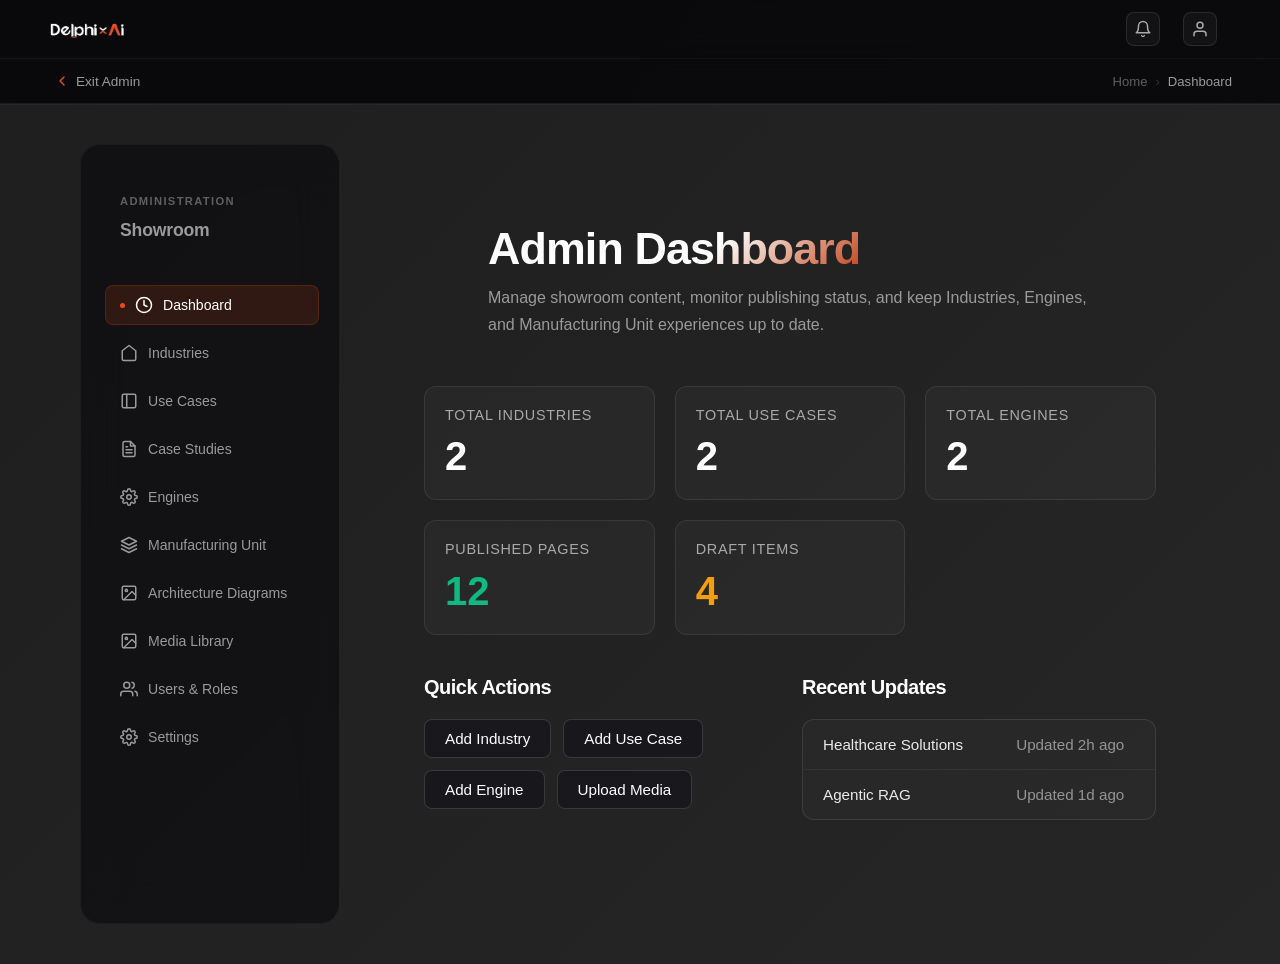
==== admin/index.html @ d6ce24d1 "feat: Add Admin Flow Single Page Application" ====
<!DOCTYPE html>
<html lang="en">
<head>
    <meta charset="UTF-8">
    <meta name="viewport" content="width=device-width, initial-scale=1.0">
    <title>Admin Dashboard — DelphiAI Showroom</title>
    <!-- General Sans Font -->
    <link href="https://api.fontshare.com/v2/css?f[]=general-sans@200,300,400,500,600,700&display=swap" rel="stylesheet">
    
    <!-- Main shared styles from user flow -->
    <link rel="stylesheet" href="../tokens.css">
    <link rel="stylesheet" href="../css/style.css">
    <!-- Admin-specific overrides -->
    <link rel="stylesheet" href="css/admin.css">
</head>
<body>

    <!-- Unified Header from User Flow -->
    <header class="universal-header">
        <div class="header-brand-bar">
            <div class="logo">
                <img src="../assets/Delphi x AI.png" alt="Delphi x AI" style="max-height: 24px;">
            </div>
            <div class="header-actions">
                <button class="icon-btn" title="Notifications">
                    <svg width="18" height="18" viewBox="0 0 24 24" fill="none" stroke="currentColor" stroke-width="2" stroke-linecap="round" stroke-linejoin="round"><path d="M6 8a6 6 0 0 1 12 0c0 7 3 9 3 9H3s3-2 3-9"/><path d="M10.3 21a1.94 1.94 0 0 0 3.4 0"/></svg>
                </button>
                <div class="user-profile-container">
                    <button class="icon-btn user-profile-btn" title="User Menu">
                        <svg width="18" height="18" viewBox="0 0 24 24" fill="none" stroke="currentColor" stroke-width="2" stroke-linecap="round" stroke-linejoin="round"><path d="M20 21v-2a4 4 0 0 0-4-4H8a4 4 0 0 0-4 4v2"/><circle cx="12" cy="7" r="4"/></svg>
                    </button>
                </div>
            </div>
        </div>
        <div class="header-subnav">
            <button class="back-nav-btn" onclick="window.location.href='../index.html'">
                <svg width="16" height="16" viewBox="0 0 24 24" fill="none" stroke="currentColor" stroke-width="2" stroke-linecap="round" stroke-linejoin="round"><path d="m15 18-6-6 6-6"/></svg>
                <span>Exit Admin</span>
            </button>
            <nav class="breadcrumbs" id="header-breadcrumb">
                <!-- Breadcrumbs injected here by JS -->
            </nav>
        </div>
    </header>

    <div class="practices-layout" style="margin-top: 0; min-height: calc(100vh - 120px);">
        <!-- Sidebar using the practices-sidebar styling -->
        <aside class="practices-sidebar" style="height: auto; border-right: 1px solid rgba(255,255,255,0.1);">
            <h3 class="sidebar-title" style="margin-top: 20px;">ADMINISTRATION<br><span>Showroom</span></h3>
            <ul class="sidebar-nav" id="sidebar-nav">
                <!-- Links will be injected by admin.js -->
            </ul>
        </aside>

        <!-- Main Content Area -->
        <div class="practices-main-content" id="admin-content" style="padding-top: 20px;">
            <!-- Views rendered here by admin.js -->
        </div>
    </div>

    <!-- Global Modals Container -->
    <div id="modal-container"></div>

    <!-- Admin Application Logic -->
    <script src="js/admin.js"></script>
</body>
</html>
---- tokens.css ----
/* =========================================================
   DelphiAI Showroom — Design Tokens
   Source of truth for light premium glass UI styling
   Brand: Orange #E94C17, White #FFFFFF, Dark Gray #232323
   ========================================================= */

:root {
  /* -----------------------------
     Brand Colors
  ----------------------------- */
  --color-brand-orange: #E94C17;
  --color-brand-orange-rgb: 233, 76, 23;
  --color-brand-white: #FFFFFF;
  --color-brand-dark: #232323;

  /* -----------------------------
     Backgrounds
  ----------------------------- */
  --color-bg-page: #F7F7F8;
  --color-bg-canvas: #FFFFFF;
  --color-bg-soft: #FAFAFA;
  --color-bg-muted: #F1F2F4;
  --color-bg-dark: #232323;

  /* -----------------------------
     Text Colors
  ----------------------------- */
  --color-text-primary: #232323;
  --color-text-secondary: #6B7280;
  --color-text-muted: #9CA3AF;
  --color-text-inverse: #FFFFFF;
  --color-text-orange: #E94C17;

  /* -----------------------------
     Border Colors
  ----------------------------- */
  --color-border-light: rgba(35, 35, 35, 0.10);
  --color-border-medium: rgba(35, 35, 35, 0.16);
  --color-border-strong: rgba(35, 35, 35, 0.24);
  --color-border-orange: rgba(233, 76, 23, 0.45);

  /* -----------------------------
     Glass Surfaces
  ----------------------------- */
  --surface-glass: rgba(255, 255, 255, 0.72);
  --surface-glass-strong: rgba(255, 255, 255, 0.88);
  --surface-glass-soft: rgba(255, 255, 255, 0.56);
  --surface-card: rgba(255, 255, 255, 0.82);
  --surface-card-hover: rgba(255, 255, 255, 0.96);
  --surface-orange-soft: rgba(233, 76, 23, 0.10);
  --surface-orange-medium: rgba(233, 76, 23, 0.16);
  --surface-dark-soft: rgba(35, 35, 35, 0.06);

  /* -----------------------------
     Gradients
  ----------------------------- */
  --gradient-page: radial-gradient(circle at top right, rgba(233, 76, 23, 0.12), transparent 34%), linear-gradient(135deg, #FFFFFF 0%, #F7F7F8 48%, #FFFFFF 100%);
  --gradient-orange: linear-gradient(135deg, #E94C17 0%, #FF7A45 100%);
  --gradient-dark: linear-gradient(135deg, #232323 0%, #3A3A3A 100%);
  --gradient-card: linear-gradient(145deg, rgba(255,255,255,0.92), rgba(255,255,255,0.62));

  /* -----------------------------
     Typography
  ----------------------------- */
  --font-family-base: Inter, ui-sans-serif, system-ui, -apple-system, BlinkMacSystemFont, "Segoe UI", sans-serif;
  --font-family-display: Inter, ui-sans-serif, system-ui, -apple-system, BlinkMacSystemFont, "Segoe UI", sans-serif;

  --font-size-xs: 0.75rem;    /* 12px */
  --font-size-sm: 0.875rem;   /* 14px */
  --font-size-md: 1rem;       /* 16px */
  --font-size-lg: 1.125rem;   /* 18px */
  --font-size-xl: 1.25rem;    /* 20px */
  --font-size-2xl: 1.5rem;    /* 24px */
  --font-size-3xl: 2rem;      /* 32px */
  --font-size-4xl: 2.5rem;    /* 40px */
  --font-size-5xl: 3.25rem;   /* 52px */

  --font-weight-regular: 400;
  --font-weight-medium: 500;
  --font-weight-semibold: 600;
  --font-weight-bold: 700;
  --font-weight-extrabold: 800;

  --line-height-tight: 1.1;
  --line-height-heading: 1.2;
  --line-height-body: 1.55;

  --letter-spacing-tight: -0.04em;
  --letter-spacing-heading: -0.025em;
  --letter-spacing-normal: 0em;
  --letter-spacing-wide: 0.04em;

  /* -----------------------------
     Spacing Scale
  ----------------------------- */
  --space-0: 0;
  --space-1: 0.25rem;  /* 4px */
  --space-2: 0.5rem;   /* 8px */
  --space-3: 0.75rem;  /* 12px */
  --space-4: 1rem;     /* 16px */
  --space-5: 1.25rem;  /* 20px */
  --space-6: 1.5rem;   /* 24px */
  --space-8: 2rem;     /* 32px */
  --space-10: 2.5rem;  /* 40px */
  --space-12: 3rem;    /* 48px */
  --space-16: 4rem;    /* 64px */

  /* Semantic spacing */
  --space-page-x: var(--space-8);
  --space-page-y: var(--space-6);
  --space-section-gap: var(--space-6);
  --space-card-padding: var(--space-5);
  --space-card-gap: var(--space-4);
  --space-header-padding: var(--space-4);

  /* -----------------------------
     Border Radius
  ----------------------------- */
  --radius-xs: 6px;
  --radius-sm: 8px;
  --radius-md: 12px;
  --radius-lg: 16px;
  --radius-xl: 20px;
  --radius-2xl: 24px;
  --radius-3xl: 32px;
  --radius-full: 999px;

  --radius-button: var(--radius-md);
  --radius-card: var(--radius-xl);
  --radius-panel: var(--radius-2xl);
  --radius-tab: var(--radius-full);
  --radius-input: var(--radius-md);

  /* -----------------------------
     Shadows
  ----------------------------- */
  --shadow-xs: 0 1px 2px rgba(0, 0, 0, 0.04);
  --shadow-sm: 0 4px 12px rgba(0, 0, 0, 0.06);
  --shadow-md: 0 10px 28px rgba(0, 0, 0, 0.08);
  --shadow-lg: 0 18px 48px rgba(0, 0, 0, 0.10);
  --shadow-xl: 0 28px 70px rgba(0, 0, 0, 0.14);
  --shadow-orange: 0 14px 34px rgba(233, 76, 23, 0.26);
  --shadow-card: var(--shadow-md);
  --shadow-panel: var(--shadow-lg);

  /* -----------------------------
     Blur / Glass
  ----------------------------- */
  --blur-sm: blur(8px);
  --blur-md: blur(14px);
  --blur-lg: blur(22px);
  --glass-backdrop: blur(18px) saturate(140%);

  /* -----------------------------
     Layout Dimensions
  ----------------------------- */
  --header-height: 72px;
  --sidebar-width: 280px;
  --content-max-width: 1440px;
  --screen-radius: 28px;
  --page-min-height: 100vh;

  /* -----------------------------
     Buttons
  ----------------------------- */
  --button-height-sm: 36px;
  --button-height-md: 44px;
  --button-height-lg: 52px;
  --button-padding-x-sm: 14px;
  --button-padding-x-md: 18px;
  --button-padding-x-lg: 24px;
  --button-font-size: var(--font-size-sm);
  --button-font-weight: var(--font-weight-semibold);

  /* -----------------------------
     Tabs
  ----------------------------- */
  --tab-height: 44px;
  --tab-padding-x: 18px;
  --tab-bg: rgba(255, 255, 255, 0.68);
  --tab-bg-active: #E94C17;
  --tab-text: #6B7280;
  --tab-text-active: #FFFFFF;
  --tab-border: rgba(35, 35, 35, 0.10);

  /* -----------------------------
     Cards
  ----------------------------- */
  --card-bg: var(--surface-card);
  --card-bg-hover: var(--surface-card-hover);
  --card-border: var(--color-border-light);
  --card-radius: var(--radius-card);
  --card-padding: var(--space-card-padding);
  --card-shadow: var(--shadow-card);
  --card-icon-size: 40px;

  /* -----------------------------
     Forms / Inputs
  ----------------------------- */
  --input-height: 44px;
  --input-bg: rgba(255, 255, 255, 0.82);
  --input-border: var(--color-border-light);
  --input-border-focus: var(--color-border-orange);
  --input-radius: var(--radius-input);
  --input-padding-x: 14px;

  /* -----------------------------
     Motion
  ----------------------------- */
  --transition-fast: 140ms ease;
  --transition-base: 220ms ease;
  --transition-slow: 360ms ease;
  --hover-lift: translateY(-4px);

  /* -----------------------------
     Z Index
  ----------------------------- */
  --z-base: 1;
  --z-header: 50;
  --z-dropdown: 100;
  --z-modal: 1000;
}

/* =========================================================
   Base Helpers
   Use these utility classes across pages and components.
   ========================================================= */

.app-surface {
  min-height: var(--page-min-height);
  background: var(--gradient-page);
  color: var(--color-text-primary);
  font-family: var(--font-family-base);
}

.glass-panel {
  background: var(--surface-glass);
  border: 1px solid var(--color-border-light);
  border-radius: var(--radius-panel);
  box-shadow: var(--shadow-panel);
  backdrop-filter: var(--glass-backdrop);
  -webkit-backdrop-filter: var(--glass-backdrop);
}

.ui-card {
  background: var(--card-bg);
  border: 1px solid var(--card-border);
  border-radius: var(--card-radius);
  box-shadow: var(--card-shadow);
  padding: var(--card-padding);
  transition: transform var(--transition-base), box-shadow var(--transition-base), border-color var(--transition-base), background var(--transition-base);
}

.ui-card:hover {
  background: var(--card-bg-hover);
  border-color: var(--color-border-orange);
  box-shadow: var(--shadow-lg);
  transform: var(--hover-lift);
}

.btn-primary {
  min-height: var(--button-height-md);
  padding: 0 var(--button-padding-x-md);
  border: 1px solid transparent;
  border-radius: var(--radius-button);
  background: var(--gradient-orange);
  color: var(--color-text-inverse);
  font-size: var(--button-font-size);
  font-weight: var(--button-font-weight);
  box-shadow: var(--shadow-orange);
  transition: transform var(--transition-base), box-shadow var(--transition-base), opacity var(--transition-base);
}

.btn-primary:hover {
  transform: translateY(-2px);
  box-shadow: 0 18px 44px rgba(233, 76, 23, 0.34);
}

.btn-secondary {
  min-height: var(--button-height-md);
  padding: 0 var(--button-padding-x-md);
  border: 1px solid transparent;
  border-radius: var(--radius-button);
  background: var(--gradient-dark);
  color: var(--color-text-inverse);
  font-size: var(--button-font-size);
  font-weight: var(--button-font-weight);
  box-shadow: var(--shadow-sm);
  transition: transform var(--transition-base), box-shadow var(--transition-base);
}

.btn-secondary:hover {
  transform: translateY(-2px);
  box-shadow: var(--shadow-md);
}

.btn-ghost {
  min-height: var(--button-height-md);
  padding: 0 var(--button-padding-x-md);
  border: 1px solid var(--color-border-light);
  border-radius: var(--radius-button);
  background: var(--surface-glass-soft);
  color: var(--color-text-primary);
  font-size: var(--button-font-size);
  font-weight: var(--button-font-weight);
  backdrop-filter: var(--glass-backdrop);
  -webkit-backdrop-filter: var(--glass-backdrop);
  transition: background var(--transition-base), border-color var(--transition-base), transform var(--transition-base);
}

.btn-ghost:hover {
  background: var(--surface-glass-strong);
  border-color: var(--color-border-orange);
  transform: translateY(-2px);
}

.tab-list {
  display: inline-flex;
  align-items: center;
  gap: var(--space-2);
  padding: var(--space-1);
  background: var(--tab-bg);
  border: 1px solid var(--tab-border);
  border-radius: var(--radius-full);
  backdrop-filter: var(--glass-backdrop);
  -webkit-backdrop-filter: var(--glass-backdrop);
}

.tab-item {
  height: var(--tab-height);
  padding: 0 var(--tab-padding-x);
  border: 0;
  border-radius: var(--radius-tab);
  background: transparent;
  color: var(--tab-text);
  font-size: var(--font-size-sm);
  font-weight: var(--font-weight-semibold);
  transition: background var(--transition-base), color var(--transition-base), box-shadow var(--transition-base);
}

.tab-item[data-active="true"],
.tab-item.active {
  background: var(--tab-bg-active);
  color: var(--tab-text-active);
  box-shadow: var(--shadow-orange);
}

.input-field {
  height: var(--input-height);
  padding: 0 var(--input-padding-x);
  border: 1px solid var(--input-border);
  border-radius: var(--input-radius);
  background: var(--input-bg);
  color: var(--color-text-primary);
  font-size: var(--font-size-sm);
  outline: none;
  transition: border-color var(--transition-base), box-shadow var(--transition-base), background var(--transition-base);
}

.input-field:focus {
  border-color: var(--input-border-focus);
  box-shadow: 0 0 0 4px rgba(233, 76, 23, 0.12);
  background: var(--color-brand-white);
}

.kicker {
  color: var(--color-brand-orange);
  font-size: var(--font-size-xs);
  font-weight: var(--font-weight-bold);
  letter-spacing: var(--letter-spacing-wide);
  text-transform: uppercase;
}

.page-title {
  color: var(--color-text-primary);
  font-size: clamp(var(--font-size-3xl), 4vw, var(--font-size-5xl));
  font-weight: var(--font-weight-extrabold);
  line-height: var(--line-height-tight);
  letter-spacing: var(--letter-spacing-tight);
}

.page-subtitle {
  color: var(--color-text-secondary);
  font-size: var(--font-size-lg);
  line-height: var(--line-height-body);
  max-width: 760px;
}

.section-title {
  color: var(--color-text-primary);
  font-size: var(--font-size-2xl);
  font-weight: var(--font-weight-bold);
  line-height: var(--line-height-heading);
  letter-spacing: var(--letter-spacing-heading);
}

.card-title {
  color: var(--color-text-primary);
  font-size: var(--font-size-md);
  font-weight: var(--font-weight-bold);
  line-height: var(--line-height-heading);
}

.card-description {
  color: var(--color-text-secondary);
  font-size: var(--font-size-sm);
  line-height: var(--line-height-body);
}

.badge-orange {
  display: inline-flex;
  align-items: center;
  gap: var(--space-2);
  padding: 6px 10px;
  border-radius: var(--radius-full);
  background: var(--surface-orange-soft);
  color: var(--color-brand-orange);
  font-size: var(--font-size-xs);
  font-weight: var(--font-weight-bold);
  border: 1px solid rgba(233, 76, 23, 0.18);
}
---- css/style.css ----
/* Reset & Global Styles */
* {
    margin: 0;
    padding: 0;
    box-sizing: border-box;
}

.hidden {
    display: none !important;
}

body {
    font-family: 'General Sans', sans-serif;
    background: linear-gradient(135deg, #1e1e1e, #2e2e2e, #1a1a1a);
    background-size: 400% 400%;
    animation: bgAnimation 15s ease infinite;
    color: #ffffff;
    overflow-x: hidden;
    /* Prevent scroll-bar pop-in during loading */
    overflow-y: hidden;
}

/* Loading Screen */
#loading-screen {
    position: fixed;
    top: 0;
    left: 0;
    width: 100vw;
    height: 100vh;
    background-color: #050505;
    z-index: 9999;
    display: flex;
    justify-content: center;
    align-items: center;
    transition: opacity 1s ease-in-out;
}

.loader-content {
    text-align: left;
    width: 300px;
}

.loader-logo {
    height: 60px;
    margin-bottom: 20px;
    object-fit: contain;
    display: block;
    margin-left: auto;
    margin-right: auto;
}

.progress-bar-container {
    width: 100%;
    height: 4px;
    background: rgba(255, 255, 255, 0.1);
    border-radius: 4px;
    overflow: hidden;
    margin-bottom: 15px;
}

#progress-bar {
    height: 100%;
    width: 0%;
    background: linear-gradient(90deg, #e94c17, #af002d);
    transition: width 0.3s ease;
}

#loading-text {
    font-size: 0.9rem;
    color: #888;
    letter-spacing: 1px;
}

/* Main Container & Canvas */
#main-container {
    position: relative;
    width: 100%;
}

.canvas-container {
    position: fixed;
    /* Sticky effect */
    top: 50%;
    left: 50%;
    transform: translate(-50%, -50%);
    width: 100vw;
    height: 56.25vw;
    /* 16:9 Aspect Ratio */
    min-height: 100vh;
    min-width: 177.78vh;
    /* 16:9 Aspect Ratio */
    z-index: 1;
    display: flex;
    justify-content: center;
    align-items: center;
    background: #000;
    overflow: hidden;
}

#hero-canvas {
    width: 100%;
    height: 100%;
    object-fit: fill;
    opacity: 0;
    /* Fade in after load */
    transition: opacity 1s ease;
}

/* Scroll Spacer */
#scroll-spacer {
    /* Height will be set dynamically via JS based on total frames */
    height: 500vh;
    position: relative;
    z-index: 0;
}

/* Section 2 Interactive Layer */
#section-2-hitboxes {
    position: absolute;
    top: 0;
    left: 0;
    width: 100%;
    height: 100%;
    z-index: 10;
}

.hitbox {
    position: absolute;
    cursor: pointer;
    /* Uncomment for debugging hitboxes */
    /* background: rgba(255, 0, 0, 0.2); border: 1px solid red; */
}

/* Approximate building positions relative to 16:9 canvas */
.building-left {
    top: 30%;
    left: 0%;
    width: 32%;
    height: 60%;
}

.building-center {
    top: 5%;
    left: 35%;
    width: 30%;
    height: 85%;
}

.building-right {
    top: 20%;
    left: 68%;
    width: 32%;
    height: 70%;
}

/* Building Labels */
.building-label {
    position: absolute;
    top: 50%;
    left: 50%;
    transform: translate(-50%, -50%);
    background: rgba(0, 0, 0, 0.7);
    color: #fff;
    padding: 10px 20px;
    border-radius: 5px;
    font-size: 1.5rem;
    font-weight: 600;
    opacity: 0;
    transition: opacity 0.3s ease;
    pointer-events: none;
    white-space: nowrap;
    z-index: 15;
}

.hitbox:hover .building-label {
    opacity: 1;
}

/* Section 4 Services UI */
#section-4-services {
    position: absolute;
    top: 0;
    left: 0;
    width: 100%;
    height: 100%;
    z-index: 20;
}

.service-card {
    position: absolute;
    cursor: default;
    height: 20%;
    width: 10%;
    /* Uncomment for debugging */
    /* border: 2px solid red; background: rgba(255,0,0,0.2); */
}

/* Left Group (Industries) - 4 cols x 2 rows */
.service-card[data-index="1"] {
    left: 10%;
    top: 35%;
    cursor: pointer;
}

/* Healthcare is clickable */
.service-card[data-index="2"] {
    left: 20%;
    top: 35%;
}

.service-card[data-index="3"] {
    left: 30%;
    top: 35%;
}

.service-card[data-index="4"] {
    left: 40%;
    top: 35%;
}

.service-card[data-index="5"] {
    left: 10%;
    top: 55%;
}

.service-card[data-index="6"] {
    left: 20%;
    top: 55%;
}

.service-card[data-index="7"] {
    left: 30%;
    top: 55%;
}

.service-card[data-index="8"] {
    left: 40%;
    top: 55%;
}

/* Right Group (Industry Agnostic) - 3 cols x 2 rows */
.service-card[data-index="9"] {
    left: 55%;
    top: 35%;
}

.service-card[data-index="10"] {
    left: 65%;
    top: 35%;
}

.service-card[data-index="11"] {
    left: 75%;
    top: 35%;
}

.service-card[data-index="12"] {
    left: 55%;
    top: 55%;
}

.service-card[data-index="13"] {
    left: 65%;
    top: 55%;
}

.service-card[data-index="14"] {
    left: 75%;
    top: 55%;
}

/* Bottom Group (Engines) - 7 cols x 1 row */
.service-card[data-index="15"] {
    left: 10%;
    top: 75%;
}

.service-card[data-index="16"] {
    left: 20%;
    top: 75%;
}

.service-card[data-index="17"] {
    left: 30%;
    top: 75%;
}

.service-card[data-index="18"] {
    left: 40%;
    top: 75%;
}

.service-card[data-index="19"] {
    left: 55%;
    top: 75%;
}

.service-card[data-index="20"] {
    left: 65%;
    top: 75%;
}

.service-card[data-index="21"] {
    left: 75%;
    top: 75%;
}

/* --- Healthcare UI Sections (Premium Modern UI) --- */
#healthcare-ui-container {
    position: fixed;
    top: 0;
    left: 0;
    width: 100vw;
    height: 100vh;
    z-index: 100;
    background:
        radial-gradient(circle at 15% 30%, rgba(233, 76, 23, 0.12) 0%, transparent 40%),
        radial-gradient(circle at 85% 70%, rgba(233, 76, 23, 0.08) 0%, transparent 45%),
        #050505;
    background-size: 200% 200%;
    animation: bokehPan 20s ease-in-out infinite alternate;
    color: #ffffff;
    overflow: hidden;
}

@keyframes bokehPan {
    0% {
        background-position: 0% 0%;
    }

    50% {
        background-position: 100% 50%;
    }

    100% {
        background-position: 0% 100%;
    }
}

#screen-landing,
#screen-clinical,
#screen-deep-dive,
#screen-frameworks,
#screen-data-models,
#screen-healthcare-frameworks {
    position: absolute;
    top: 0;
    left: 0;
    width: 100%;
    height: 100%;
    overflow-y: auto;
    padding-bottom: 80px;
}

/* Header */
.hc-header.universal-header {
    display: flex;
    justify-content: space-between;
    align-items: center;
    padding: 16px 40px;
    background: rgba(10, 10, 12, 0.75);
    backdrop-filter: blur(24px);
    -webkit-backdrop-filter: blur(24px);
    border-bottom: 1px solid rgba(255, 255, 255, 0.08);
    position: sticky;
    top: 0;
    z-index: 100;
}

.header-left,
.header-right {
    display: flex;
    align-items: center;
    gap: 24px;
    flex: 1;
}

.header-right {
    justify-content: flex-end;
}

.logo {
    font-size: 1.5rem;
    font-weight: 700;
    display: flex;
    align-items: center;
}

.logo .delphi {
    color: #ffffff;
}

.logo .x {
    color: #e94c17;
    margin: 0 5px;
    font-weight: 300;
}

.logo .ai {
    color: #ffffff;
}

.nav-pills {
    display: flex;
    gap: 8px;
}

.pill-btn {
    background: rgba(255, 255, 255, 0.05);
    border: 1px solid rgba(255, 255, 255, 0.1);
    color: #fff;
    width: 36px;
    height: 36px;
    border-radius: 18px;
    display: flex;
    align-items: center;
    justify-content: center;
    cursor: pointer;
    transition: all 0.3s ease;
}

.pill-btn:hover {
    background: rgba(233, 76, 23, 0.15);
    border-color: rgba(233, 76, 23, 0.4);
    color: #e94c17;
}

.header-center {
    flex: 2;
    display: flex;
    justify-content: center;
}

.search-bar-container {
    position: relative;
    width: 400px;
    max-width: 100%;
}

.search-icon {
    position: absolute;
    left: 16px;
    top: 50%;
    transform: translateY(-50%);
    color: #888;
}

.global-search-input {
    width: 100%;
    padding: 12px 40px 12px 44px;
    background: rgba(255, 255, 255, 0.04);
    border: 1px solid rgba(255, 255, 255, 0.1);
    border-radius: 24px;
    color: #fff;
    font-family: 'Inter', sans-serif;
    font-size: 0.95rem;
    transition: all 0.3s ease;
}

.global-search-input:focus {
    background: rgba(255, 255, 255, 0.08);
    border-color: #e94c17;
    outline: none;
}

.shortcut-key {
    position: absolute;
    right: 16px;
    top: 50%;
    transform: translateY(-50%);
    background: rgba(255, 255, 255, 0.1);
    padding: 4px 8px;
    border-radius: 6px;
    font-size: 0.75rem;
    color: #bbb;
    pointer-events: none;
}

.utility-icons {
    display: flex;
    align-items: center;
    gap: 16px;
}

.icon-btn {
    background: transparent;
    border: none;
    color: #aaa;
    cursor: pointer;
    display: flex;
    align-items: center;
    justify-content: center;
    transition: color 0.3s ease;
}

.icon-btn:hover {
    color: #fff;
}

.outlined-cta {
    background: transparent;
    border: 1px solid rgba(255, 255, 255, 0.2);
    color: #fff;
    padding: 10px 24px;
    border-radius: 24px;
    font-weight: 500;
    font-size: 0.95rem;
    cursor: pointer;
    transition: all 0.3s ease;
}

.outlined-cta:hover {
    background: rgba(255, 255, 255, 0.1);
    border-color: #fff;
}

.nav-controls {
    display: flex;
    gap: 10px;
}

.nav-btn {
    background: rgba(255, 255, 255, 0.03);
    border: 1px solid rgba(255, 255, 255, 0.08);
    color: #ffffff;
    padding: 8px 16px;
    border-radius: 20px;
    cursor: pointer;
    font-weight: 500;
    display: flex;
    align-items: center;
    gap: 5px;
    transition: all 0.3s ease;
}

.nav-btn:hover {
    background: rgba(233, 76, 23, 0.1);
    border-color: rgba(233, 76, 23, 0.4);
    color: #e94c17;
}

.breadcrumbs-pill {
    display: inline-flex;
    align-items: center;
    background: rgba(255, 255, 255, 0.03);
    border: 1px solid rgba(255, 255, 255, 0.05);
    color: #a0a0a0;
    padding: 6px 20px;
    border-radius: 30px;
    font-size: 0.85rem;
    font-weight: 500;
    margin: 0 0 24px 0;
    gap: 10px;
}

.breadcrumbs-pill .bc-link {
    cursor: pointer;
    color: #a0a0a0;
    transition: color 0.3s ease;
}

.breadcrumbs-pill .bc-link:hover {
    color: #e94c17;
}

.breadcrumbs-pill .current {
    color: #e94c17;
    font-weight: 600;
}

.search-bar input {
    padding: 10px 20px;
    border-radius: 20px;
    border: 1px solid rgba(255, 255, 255, 0.1);
    background: rgba(0, 0, 0, 0.3);
    color: #ffffff;
    outline: none;
    width: 250px;
    transition: width 0.3s ease, border-color 0.3s ease;
}

.search-bar input:focus {
    width: 280px;
    border-color: #e94c17;
}

.search-bar input::placeholder {
    color: #666;
}

.back-btn {
    background: rgba(255, 94, 58, 0.1);
    border: 1px solid rgba(255, 94, 58, 0.3);
    color: #ff5e3a;
    padding: 8px 20px;
    border-radius: 20px;
    font-weight: 600;
    cursor: pointer;
    transition: all 0.3s ease;
}

.back-btn:hover {
    background: #ff5e3a;
    color: #fff;
}

.hc-hero {
    padding: 40px 80px 20px;
    text-align: left;
    display: flex;
    flex-direction: column;
    align-items: flex-start;
}

.landing-hero {
    display: grid;
    grid-template-columns: 1fr 1fr;
    gap: 40px;
    text-align: left;
    align-items: center;
    padding: 60px 80px 40px;
}

.hero-left-col {
    display: flex;
    flex-direction: column;
    align-items: flex-start;
}

.hc-hero h1 {
    font-size: 3rem;
    font-weight: 600;
    margin-bottom: 15px;
    letter-spacing: -0.5px;
    color: #ffffff;
}

.landing-hero h1 {
    font-size: 3.5rem;
    font-weight: 700;
    margin-bottom: 12px;
    line-height: 1.1;
    letter-spacing: -1px;
}

.hc-hero .badge {
    font-size: 0.9rem;
    background: rgba(233, 76, 23, 0.1);
    color: #e94c17;
    padding: 5px 10px;
    border-radius: 12px;
    vertical-align: middle;
    margin-left: 10px;
    border: 1px solid rgba(233, 76, 23, 0.3);
}

.hc-hero p {
    font-size: 1.1rem;
    color: #a0a0a0;
    max-width: 800px;
    margin: 0 0 30px 0;
    line-height: 1.5;
}

.landing-hero p {
    font-size: 1.15rem;
    max-width: 600px;
    margin: 0 0 40px 0;
    line-height: 1.6;
    text-align: left;
}

.landing-hero .hc-tabs {
    justify-content: flex-start;
    margin-bottom: 0;
}

.hero-right-col {
    display: flex;
    justify-content: flex-end;
    align-items: center;
    width: 100%;
}

.hero-3d-visual {
    width: 100%;
    max-width: 700px;
    border-radius: 24px;
    box-shadow: 0 20px 40px rgba(0, 0, 0, 0.5), 0 0 40px rgba(233, 76, 23, 0.15);
    object-fit: cover;
    aspect-ratio: 4/3;
    animation: fadeUpStagger 0.8s cubic-bezier(0.25, 1, 0.5, 1) forwards;
}

/* Tabs */
.hc-tabs {
    display: flex;
    justify-content: flex-start;
    gap: 15px;
    margin-bottom: 40px;
}

.hc-tabs .tab {
    background: transparent;
    border: 1px solid transparent;
    color: #a0a0a0;
    padding: 8px 18px;
    border-radius: 20px;
    font-weight: 500;
    cursor: pointer;
    display: flex;
    align-items: center;
    gap: 8px;
    transition: all 0.3s ease;
}

.hc-tabs .tab:hover {
    background: rgba(255, 255, 255, 0.03);
    color: #ffffff;
}

.hc-tabs .tab.active {
    background: rgba(233, 76, 23, 0.1);
    color: #e94c17;
    border: 1px solid rgba(233, 76, 23, 0.3);
    box-shadow: none;
}

/* Content Area */
.hc-content-area {
    padding: 0 80px;
}

.capabilities-section {
    background: transparent;
    border: none;
    padding: 0 0 40px;
}

.cap-header {
    display: flex;
    justify-content: space-between;
    align-items: center;
    margin-bottom: 20px;
}

.cap-header h2 {
    font-size: 1.5rem;
    font-weight: 500;
    display: flex;
    align-items: center;
    gap: 10px;
    color: #ffffff;
}

.cap-header .dot {
    width: 8px;
    height: 8px;
    background: #e94c17;
    border-radius: 50%;
    box-shadow: 0 0 10px #e94c17;
}

.view-all {
    background: none;
    border: none;
    color: #e94c17;
    font-weight: 500;
    cursor: pointer;
    font-size: 0.9rem;
}

.cap-grid {
    display: grid;
    grid-template-columns: repeat(auto-fill, minmax(280px, 1fr));
    gap: 20px;
}

@keyframes fadeUpStagger {
    0% {
        opacity: 0;
        transform: translateY(30px);
    }

    100% {
        opacity: 1;
        transform: translateY(0);
    }
}

.cap-card,
.use-case-card {
    animation: fadeUpStagger 0.6s cubic-bezier(0.25, 1, 0.5, 1) forwards;
    opacity: 0;
}

.cap-card:nth-child(1) {
    animation-delay: 0.05s;
}

.cap-card:nth-child(2) {
    animation-delay: 0.1s;
}

.cap-card:nth-child(3) {
    animation-delay: 0.15s;
}

.cap-card:nth-child(4) {
    animation-delay: 0.2s;
}

.cap-card:nth-child(5) {
    animation-delay: 0.25s;
}

.cap-card:nth-child(6) {
    animation-delay: 0.3s;
}

.cap-card:nth-child(7) {
    animation-delay: 0.35s;
}

.cap-card:nth-child(8) {
    animation-delay: 0.4s;
}



.cap-card,
.use-case-card {
    background: rgba(15, 15, 18, 0.75);
    backdrop-filter: blur(40px);
    -webkit-backdrop-filter: blur(40px);
    border: 1px solid rgba(255, 255, 255, 0.08);
    border-radius: 20px;
    padding: 0;
    box-shadow: inset 0 1px 1px rgba(255, 255, 255, 0.15);
    transition: all 0.4s cubic-bezier(0.25, 1, 0.5, 1);
    display: flex;
    flex-direction: column;
    overflow: hidden;
    position: relative;
}

.cap-card:hover,
.use-case-card:hover {
    transform: translateY(-8px) scale(1.02);
    box-shadow: inset 0 1px 1px rgba(255, 255, 255, 0.2), 0 20px 40px rgba(233, 76, 23, 0.15);
    border-color: rgba(233, 76, 23, 0.4);
}

.card-img {
    height: fit-content !important;
    width: 100%;
    background-size: cover;
    background-position: top;
    position: relative;
    overflow: hidden;
    transition: transform 0.5s ease;
    padding-top: 170px;
}

.cap-card:hover .card-img {
    transform: scale(1.05);
}

.card-img-overlay {
    position: absolute;
    top: 0;
    left: 0;
    width: 100%;
    height: 100%;
    background: linear-gradient(to bottom, transparent, rgba(15, 15, 18, 1));
}

.card-badge {
    position: absolute;
    top: 15px;
    left: 15px;
    background: rgba(0, 0, 0, 0.6);
    backdrop-filter: blur(10px);
    padding: 4px 10px;
    border-radius: 20px;
    font-size: 0.75rem;
    font-weight: 500;
    display: flex;
    align-items: center;
    gap: 6px;
    border: 1px solid rgba(255, 255, 255, 0.1);
}

.card-badge .dot {
    width: 6px;
    height: 6px;
    border-radius: 50%;
    background: #e94c17;
    box-shadow: 0 0 5px #e94c17;
}

.card-content {
    padding: 25px;
    display: flex;
    flex-direction: column;
    flex-grow: 1;
    z-index: 2;
    margin-bottom: -13px;
}

.card-content h3 {
    font-size: 1.2rem;
    font-weight: 500;
    margin-bottom: 10px;
    color: #fff;
}

.card-content p {
    font-size: 0.9rem;
    color: #a0a0a0;
    line-height: 1.5;
    margin-bottom: 20px;
    flex-grow: 1;
}

.card-footer {
    display: flex;
    justify-content: space-between;
    align-items: center;
    border-top: 1px solid rgba(255, 255, 255, 0.05);
    padding-top: 15px;
}

.category-label {
    font-size: 0.8rem;
    color: #e94c17;
    background: rgba(233, 76, 23, 0.1);
    padding: 4px 10px;
    border-radius: 12px;
}

.arrow-btn {
    width: 32px;
    height: 32px;
    border-radius: 50%;
    background: rgba(255, 255, 255, 0.05);
    display: flex;
    justify-content: center;
    align-items: center;
    transition: all 0.3s ease;
}

.cap-card:hover .arrow-btn {
    background: #e94c17;
    color: #fff;
    transform: translateX(5px);
}

.use-cases-grid {
    display: grid;
    grid-template-columns: repeat(auto-fill, minmax(280px, 1fr));
    gap: 20px;
}

.use-case-card {
    background: rgba(15, 15, 18, 0.75);
    backdrop-filter: blur(40px);
    -webkit-backdrop-filter: blur(40px);
    border: 1px solid rgba(255, 255, 255, 0.08);
    border-radius: 20px;
    padding: 0;
    box-shadow: inset 0 1px 1px rgba(255, 255, 255, 0.15);
    transition: all 0.4s cubic-bezier(0.25, 1, 0.5, 1);
    display: flex;
    flex-direction: column;
    overflow: hidden;
    position: relative;
    cursor: pointer;
}

.use-case-card:hover {
    transform: translateY(-8px) scale(1.02);
    box-shadow: inset 0 1px 1px rgba(255, 255, 255, 0.2), 0 20px 40px rgba(233, 76, 23, 0.15);
    border-color: rgba(233, 76, 23, 0.4);
}

.uc-img {
    height: 140px;
    width: 100%;
    background-size: cover;
    background-position: center;
    transition: transform 0.5s ease;
}

.use-case-card:hover .uc-img {
    transform: scale(1.05);
}

.uc-content-wrapper {
    padding: 20px;
    position: relative;
    z-index: 2;
    background: linear-gradient(to bottom, rgba(15, 15, 18, 0) 0%, rgba(15, 15, 18, 1) 20px);
    margin-top: -20px;
    flex-grow: 1;
    display: flex;
    flex-direction: column;
}

.uc-content-wrapper h4 {
    font-size: 1.1rem;
    font-weight: 500;
    margin-bottom: 8px;
    color: #fff;
}

.uc-content-wrapper p {
    font-size: 0.85rem;
    color: #a0a0a0;
    line-height: 1.5;
    flex-grow: 1;
    margin-bottom: 15px;
}

.arrow-up {
    align-self: flex-end;
    width: 32px;
    height: 32px;
    border-radius: 50%;
    background: rgba(255, 255, 255, 0.05);
    display: flex;
    justify-content: center;
    align-items: center;
    transition: all 0.3s ease;
}

.use-case-card:hover .arrow-up {
    background: #e94c17;
    color: #fff;
    transform: translate(3px, -3px);
}

.highlight-card {
    border: 1px solid rgba(233, 76, 23, 0.3);
}

/* Admin actions for cards */
.admin-actions {
    position: absolute;
    top: 10px;
    right: 10px;
    display: flex;
    gap: 5px;
    opacity: 0;
    transition: opacity 0.3s ease;
    z-index: 10;
}

.cap-card:hover .admin-actions,
.use-case-card:hover .admin-actions {
    opacity: 1;
}

.edit-btn,
.delete-btn {
    width: 30px;
    height: 30px;
    border-radius: 8px;
    border: none;
    background: rgba(0, 0, 0, 0.7);
    color: #fff;
    cursor: pointer;
    display: flex;
    justify-content: center;
    align-items: center;
    transition: all 0.2s ease;
}

.edit-btn:hover {
    background: #3b82f6;
}

.delete-btn:hover {
    background: #ef4444;
}

/* Clinical Screen Specifics */
.clinical-content {
    display: flex;
    padding: 0 80px;
    gap: 40px;
}

.sidebar {
    width: 280px;
    flex-shrink: 0;
    display: flex;
    flex-direction: column;
    gap: 10px;
}

.side-btn {
    background: rgba(255, 255, 255, 0.03);
    border: 1px solid rgba(255, 255, 255, 0.05);
    color: #ccc;
    padding: 15px 20px;
    border-radius: 12px;
    text-align: left;
    font-size: 1rem;
    cursor: pointer;
    transition: all 0.3s ease;
    display: flex;
    align-items: center;
    gap: 12px;
}

.side-btn:hover {
    background: rgba(255, 255, 255, 0.08);
    color: #fff;
}

.side-btn.active {
    background: rgba(255, 255, 255, 0.1);
    color: #fff;
    font-weight: 600;
    border-color: rgba(255, 255, 255, 0.2);
}

.side-btn.highlight {
    background: linear-gradient(90deg, rgba(233, 76, 23, 0.1), rgba(175, 0, 45, 0.1));
    border-color: rgba(233, 76, 23, 0.3);
    color: #e94c17;
}

.main-panel {
    flex-grow: 1;
}

.filters {
    display: flex;
    gap: 15px;
    margin-bottom: 30px;
    align-items: center;
}

.filters input,
.filters select {
    padding: 12px 20px;
    background: rgba(20, 20, 30, 0.6);
    border: 1px solid rgba(255, 255, 255, 0.1);
    border-radius: 12px;
    color: #fff;
    outline: none;
    font-family: 'Inter', sans-serif;
}

.filters input.search-use-case {
    flex-grow: 1;
}

.filters select {
    cursor: pointer;
}

.filters select option {
    background: #1a1a2e;
    color: #fff;
}

.use-case-grid {
    display: grid;
    grid-template-columns: repeat(auto-fill, minmax(280px, 1fr));
    gap: 20px;
}

.use-case-card:nth-child(1) {
    animation-delay: 0.05s;
}

.use-case-card:nth-child(2) {
    animation-delay: 0.1s;
}

.use-case-card:nth-child(3) {
    animation-delay: 0.15s;
}

.use-case-card:nth-child(4) {
    animation-delay: 0.2s;
}

.use-case-card:nth-child(5) {
    animation-delay: 0.25s;
}

.use-case-card:nth-child(6) {
    animation-delay: 0.3s;
}

.use-case-card:nth-child(7) {
    animation-delay: 0.35s;
}

.use-case-card:nth-child(8) {
    animation-delay: 0.4s;
}

.admin-actions button:hover {
    background: #e94c17;
}

.create-btn-container {
    margin-bottom: 20px;
    text-align: right;
}

.create-btn {
    background: rgba(255, 255, 255, 0.1);
    border: 1px dashed rgba(255, 255, 255, 0.3);
    color: #fff;
    padding: 10px 20px;
    border-radius: 8px;
    cursor: pointer;
    transition: all 0.2s;
}

.create-btn:hover {
    background: rgba(255, 255, 255, 0.2);
    border-color: #e94c17;
}

/* CMS Modal */
.modal {
    position: fixed;
    top: 0;
    left: 0;
    right: 0;
    bottom: 0;
    background: rgba(0, 0, 0, 0.8);
    display: flex;
    align-items: center;
    justify-content: center;
    z-index: 10000;
}

.modal-content {
    background: #151515;
    border: 1px solid rgba(255, 255, 255, 0.1);
    padding: 30px;
    border-radius: 16px;
    width: 400px;
    max-width: 90%;
    color: white;
}

.modal-content h2 {
    margin-top: 0;
    margin-bottom: 20px;
}

.form-group {
    margin-bottom: 15px;
    display: flex;
    flex-direction: column;
}

.form-group label {
    margin-bottom: 5px;
    font-size: 0.9rem;
    color: #aaa;
}

.form-group input,
.form-group textarea,
.form-group select {
    background: rgba(255, 255, 255, 0.05);
    border: 1px solid rgba(255, 255, 255, 0.1);
    color: white;
    padding: 10px;
    border-radius: 5px;
    font-family: inherit;
}

.modal-actions {
    display: flex;
    justify-content: flex-end;
    gap: 10px;
    margin-top: 20px;
}

.cancel-btn {
    background: transparent;
    border: 1px solid rgba(255, 255, 255, 0.3);
    color: white;
    padding: 8px 15px;
    border-radius: 5px;
    cursor: pointer;
}

.save-btn {
    background: #e94c17;
    border: none;
    color: white;
    padding: 8px 15px;
    border-radius: 5px;
    cursor: pointer;
}

/* --- Accessibility & UI UX Pro Max Refinements --- */

/* 1. Focus States for Keyboard Navigation */
:focus-visible {
    outline: 2px solid #e94c17;
    outline-offset: 4px;
    border-radius: 4px;
}

button:focus-visible,
a:focus-visible,
input:focus-visible,
select:focus-visible,
.hitbox:focus-visible,
.service-card:focus-visible {
    outline: 2px solid #e94c17;
    outline-offset: 2px;
}

/* 2. Global Hover Smoothing & Soft UI Elements */
.cap-card,
.use-case-card,
.nav-btn,
.tab,
.side-btn,
.action-btn,
.admin-btn {
    /* Enforce 200ms-300ms transitions for a premium feel */
    transition: all 0.25s cubic-bezier(0.25, 0.46, 0.45, 0.94);
}

.cap-card:hover,
.use-case-card:hover {
    box-shadow: 0 15px 35px rgba(233, 76, 23, 0.15), 0 5px 15px rgba(0, 0, 0, 0.5);
}

/* 3. Ensure all SVGs inherit currentColor nicely */
.icon svg {
    display: inline-block;
    vertical-align: middle;
}

/* 4. Reduced Motion Preferences */
@media (prefers-reduced-motion: reduce) {

    *,
    *::before,
    *::after {
        animation-duration: 0.01ms !important;
        animation-iteration-count: 1 !important;
        transition-duration: 0.01ms !important;
        scroll-behavior: auto !important;
    }
}

/* --- User Profile & Admin Toggle --- */
.user-profile-container {
    position: relative;
    display: inline-block;
    margin: 0 15px;
}

.user-profile-btn {
    background: transparent;
    border: none;
    cursor: pointer;
    display: flex;
    align-items: center;
}

.user-profile-btn .avatar {
    width: 36px;
    height: 36px;
    border-radius: 50%;
    background: rgba(255, 255, 255, 0.1);
    display: flex;
    align-items: center;
    justify-content: center;
    color: #fff;
    border: 1px solid rgba(255, 255, 255, 0.2);
    transition: all 0.3s ease;
}

.user-profile-btn:hover .avatar {
    border-color: #e94c17;
    color: #e94c17;
}

.profile-dropdown {
    position: absolute;
    top: 120%;
    right: 0;
    background: rgba(20, 20, 30, 0.9);
    border: 1px solid rgba(255, 255, 255, 0.1);
    border-radius: 12px;
    padding: 15px;
    width: 200px;
    backdrop-filter: blur(10px);
    box-shadow: 0 10px 30px rgba(0, 0, 0, 0.5);
    opacity: 0;
    visibility: hidden;
    transform: translateY(-10px);
    transition: all 0.3s ease;
    z-index: 200;
}

.user-profile-container:hover .profile-dropdown {
    opacity: 1;
    visibility: visible;
    transform: translateY(0);
}

.admin-toggle {
    display: flex;
    align-items: center;
    gap: 10px;
    color: #fff;
    font-size: 0.9rem;
    cursor: pointer;
}

.admin-checkbox {
    display: none;
}

.toggle-slider {
    position: relative;
    width: 40px;
    height: 20px;
    background: rgba(255, 255, 255, 0.2);
    border-radius: 20px;
    transition: 0.3s;
}

.toggle-slider::before {
    content: "";
    position: absolute;
    top: 2px;
    left: 2px;
    width: 16px;
    height: 16px;
    background: #fff;
    border-radius: 50%;
    transition: 0.3s;
}

.admin-checkbox:checked+.toggle-slider {
    background: #e94c17;
}

.admin-checkbox:checked+.toggle-slider::before {
    transform: translateX(20px);
}

/* --- Overview Layout --- */
.overview-layout {
    display: flex;
    gap: 40px;
    height: 100%;
}

.overview-left {
    flex: 1;
    min-width: 0;
}

.overview-right {
    flex: 1.2;
    display: flex;
    flex-direction: column;
    justify-content: center;
}

.overview-title {
    font-size: 2.2rem;
    color: #fff;
    margin-bottom: 15px;
    line-height: 1.2;
}

.overview-desc {
    font-size: 1.1rem;
    color: #aaa;
    margin-bottom: 30px;
    line-height: 1.6;
}

.overview-details {
    display: grid;
    grid-template-columns: 1fr 1fr;
    gap: 25px;
}

.detail-section h3 {
    font-size: 1.1rem;
    color: #e94c17;
    margin-bottom: 8px;
    display: flex;
    align-items: center;
}

.detail-section h3::before {
    content: "";
    display: inline-block;
    width: 6px;
    height: 6px;
    background: #e94c17;
    border-radius: 50%;
    margin-right: 8px;
}

.detail-section p {
    color: #999;
    font-size: 0.95rem;
    line-height: 1.5;
}

/* Background Animation */
@keyframes bgAnimation {
    0% {
        background-position: 0% 50%;
    }

    50% {
        background-position: 100% 50%;
    }

    100% {
        background-position: 0% 50%;
    }
}

/* --- Overview New Layout --- */
.overview-new-layout {
    display: flex;
    flex-direction: column;
    gap: 60px;
    padding-bottom: 40px;
}

/* .overview-sec {
    background: rgba(255, 255, 255, 0.02);
    border: 1px solid rgba(255, 255, 255, 0.05);
    border-radius: 16px;
    padding: 40px;
} */

.sec-1 {
    display: flex;
    justify-content: space-between;
    align-items: center;
    gap: 40px;
    background: linear-gradient(135deg, rgba(20, 20, 30, 0.8), rgba(10, 10, 15, 0.9));
}

.sec-1-left {
    flex: 1;
}

.sec-title {
    font-size: 2.5rem;
    line-height: 1.2;
    margin-bottom: 20px;
    color: #fff;
}

.subtitle-buttons {
    display: flex;
    gap: 15px;
    flex-wrap: wrap;
}

.sec-1-right {
    display: flex;
    gap: 30px;
}

.kpi-box {
    text-align: left;
    background: rgba(255, 255, 255, 0.05);
    padding: 20px 30px;
    border-radius: 12px;
    border: 1px solid rgba(233, 76, 23, 0.2);
}

.kpi-num {
    font-size: 3rem;
    color: #e94c17;
    display: inline-block;
    font-weight: 700;
}

.kpi-suffix {
    font-size: 2rem;
    color: #e94c17;
    font-weight: bold;
}

.kpi-label {
    color: #aaa;
    font-size: 0.9rem;
    text-transform: uppercase;
    letter-spacing: 1px;
    margin-top: 5px;
}

/* Section 2 */
.sec-2 {
    padding: 0;
    overflow: hidden;
}

.full-width-img {
    width: 100%;
    height: 400px;
    background-size: cover;
    background-position: center;
}

.sec-2-text {
    padding: 30px 40px;
    text-align: left;
    background: rgba(20, 20, 30, 0.8);
}

.sec-2-text h3 {
    font-size: 1.8rem;
    margin-bottom: 10px;
    color: #fff;
}

.sec-2-text p {
    color: #aaa;
    font-size: 1.1rem;
}

/* Section 3 */
.sec-3-grid {
    display: grid;
    grid-template-columns: 1fr 1fr;
    gap: 40px;
}

.sec-3-item h4 {
    color: #e94c17;
    font-size: 1.2rem;
    margin-bottom: 15px;
    border-bottom: 1px solid rgba(255, 255, 255, 0.1);
    padding-bottom: 10px;
}

.sec-3-item p {
    color: #ccc;
    line-height: 1.6;
}

/* /* Section 4 & 5 Carousels */
.sec-heading {
    font-size: 1.8rem;
    margin-bottom: 25px;
    color: #fff;
    text-align: left;
}

/* Framer Editorial Carousel Mimic */
.framer-editorial-carousel {
    display: flex;
    overflow-x: auto;
    scroll-snap-type: x mandatory;
    gap: 40px;
    padding: 20px 40px 60px 40px;
    scrollbar-width: none;
    -ms-overflow-style: none;
    cursor: grab;
    scroll-behavior: smooth;
}

.framer-editorial-carousel::-webkit-scrollbar {
    display: none;
}

.framer-editorial-carousel:active {
    cursor: grabbing;
}

.f-slide {
    flex: 0 0 auto;
    width: 65%;
    max-width: 700px;
    scroll-snap-align: center;
    transition: transform 0.4s cubic-bezier(0.25, 1, 0.5, 1);
}

.f-slide:hover {
    transform: scale(1.02);
}

.f-slide img {
    width: 100%;
    height: 450px;
    object-fit: cover;
    border-radius: 8px;
    box-shadow: 0 20px 40px rgba(0, 0, 0, 0.5);
    filter: brightness(0.9) contrast(1.1);
    transition: filter 0.4s;
}

.f-slide:hover img {
    filter: brightness(1) contrast(1);
}

.f-caption {
    margin-top: 15px;
    font-size: 1.1rem;
    font-weight: 600;
    color: #fff;
    letter-spacing: 0.5px;
}

.f-caption span {
    font-size: 0.9rem;
    color: #aaa;
    font-weight: 400;
}

/* Framer Testimonial Reel Mimic */
.framer-testimonial-reel {
    width: 100%;
    overflow: hidden;
    position: relative;
    padding: 40px 0;
    mask-image: linear-gradient(to right, transparent, black 10%, black 90%, transparent);
    -webkit-mask-image: linear-gradient(to right, transparent, black 10%, black 90%, transparent);
}

.f-test-track {
    display: flex;
    gap: 30px;
    width: max-content;
    animation: f-scroll-left 25s linear infinite;
}

.f-test-track:hover {
    animation-play-state: paused;
}

.f-test-card {
    background: rgba(30, 30, 35, 0.8);
    border: 1px solid rgba(255, 255, 255, 0.05);
    backdrop-filter: blur(10px);
    padding: 40px;
    border-radius: 16px;
    width: 400px;
    box-shadow: 0 10px 30px rgba(0, 0, 0, 0.3);
    transition: transform 0.3s, border-color 0.3s;
}

.f-test-card:hover {
    transform: translateY(-5px);
    border-color: rgba(233, 76, 23, 0.4);
}

.f-quote {
    font-size: 1.25rem;
    font-style: italic;
    color: #f1f1f1;
    line-height: 1.6;
    margin-bottom: 20px;
}

.f-author {
    font-weight: 600;
    color: #e94c17;
    text-transform: uppercase;
    letter-spacing: 1px;
    font-size: 0.9rem;
}

@keyframes f-scroll-left {
    0% {
        transform: translateX(0);
    }

    100% {
        transform: translateX(calc(-50% - 15px));
    }
}

/* --- Carousel Navigation Buttons --- */
.carousel-nav-wrapper {
    position: relative;
}

.carousel-btn {
    position: absolute;
    top: 50%;
    transform: translateY(-50%);
    background: rgba(20, 20, 25, 0.8);
    backdrop-filter: blur(8px);
    border: 1px solid rgba(255, 255, 255, 0.1);
    color: #fff;
    width: 48px;
    height: 48px;
    border-radius: 50%;
    display: flex;
    align-items: center;
    justify-content: center;
    cursor: pointer;
    z-index: 10;
    transition: 0.3s;
    box-shadow: 0 4px 15px rgba(0, 0, 0, 0.5);
}

.carousel-btn:hover {
    background: #e94c17;
    border-color: #e94c17;
    transform: translateY(-50%) scale(1.1);
}

.carousel-btn.prev {
    left: 10px;
}

.carousel-btn.next {
    right: 10px;
}

/* --- Lightbox Modal --- */
.lightbox-modal {
    position: fixed;
    top: 0;
    left: 0;
    width: 100vw;
    height: 100vh;
    background: rgba(10, 10, 15, 0.95);
    backdrop-filter: blur(10px);
    z-index: 99999;
    display: flex;
    flex-direction: column;
    align-items: center;
    justify-content: center;
    opacity: 1;
    transition: opacity 0.3s ease;
}

.lightbox-modal.hidden {
    opacity: 0;
    pointer-events: none;
    display: flex;
    /* Keep flex to allow transition, pointer-events: none hides interaction */
    visibility: hidden;
}

.lightbox-modal:not(.hidden) {
    visibility: visible;
}

.lightbox-close-btn {
    position: absolute;
    top: 30px;
    right: 40px;
    background: transparent;
    border: none;
    color: #fff;
    font-size: 3rem;
    cursor: pointer;
    transition: 0.3s;
    line-height: 1;
}

.lightbox-close-btn:hover {
    color: #e94c17;
    transform: scale(1.1);
}

#lightbox-img {
    max-width: 90vw;
    max-height: 80vh;
    border-radius: 12px;
    box-shadow: 0 20px 50px rgba(0, 0, 0, 0.8);
    object-fit: contain;
}

.lightbox-caption {
    margin-top: 20px;
    color: #fff;
    font-size: 1.2rem;
    text-align: left;
    letter-spacing: 0.5px;
}

.f-slide {
    cursor: pointer;
}

/* --- UNIVERSAL GLOWING BEAM BUTTONS --- */
@property --beam-angle {
    syntax: '<angle>';
    initial-value: 0deg;
    inherits: false;
}

.action-btn,
.nav-btn,
.back-btn,
.tab,
.carousel-btn,
.admin-btn {
    background: linear-gradient(rgba(20, 20, 25, 0.9), rgba(20, 20, 25, 0.9)) padding-box,
        rgba(255, 255, 255, 0.1) border-box !important;
    border: 1px solid transparent !important;
    color: #fff !important;
    cursor: pointer;
    transition: all 0.3s ease;
    position: relative;
    z-index: 1;
    overflow: visible;
    --glow-color: #e94c17;
    /* Default Primary Color */
}

/* Base styles for action-btn were preserved above. Ensure others inherit properly. */
.nav-btn,
.back-btn {
    border-radius: 20px;
}

.tab {
    border-radius: 30px;
}

.carousel-btn {
    border-radius: 50%;
}


/* Base Button Styles Restored */
.action-btn,
.nav-btn,
.back-btn,
.tab,
.carousel-btn,
.admin-btn {
    padding: 10px 24px;
    border-radius: 25px;
    font-size: 0.95rem;
    font-weight: 500;
    color: #fff;
    cursor: pointer;
    display: inline-flex;
    align-items: center;
    justify-content: center;
    gap: 8px;
    position: relative;
    z-index: 1;
    background: transparent;
    border: none;
}

.action-btn.btn-secondary {
    color: #bbb;
}

.action-btn.btn-secondary:hover {
    color: #fff;
}

/* The Glowing Aura Pseudo-element (Hidden statically) */
.action-btn::before,
.nav-btn::before,
.back-btn::before,
.tab::before::before,
.carousel-btn::before,
.admin-btn::before {
    content: "";
    position: absolute;
    inset: -2px;
    border-radius: inherit;
    background: conic-gradient(from var(--beam-angle), transparent 60%, var(--glow-color) 80%, transparent 100%);
    filter: blur(8px);
    opacity: 0;
    z-index: -1;
    transition: opacity 0.3s ease;
}

/* Hover State - Triggers the animation */
.action-btn:not(.active):hover,
.nav-btn:not(.active):hover,
.back-btn:not(.active):hover,
.tab:not(.active):hover:not(.active):hover,
.carousel-btn:not(.active):hover,
.admin-btn:not(.active):hover {
    background: linear-gradient(rgba(20, 20, 25, 0.9), rgba(20, 20, 25, 0.9)) padding-box,
        conic-gradient(from var(--beam-angle), rgba(255, 255, 255, 0.05) 0%, rgba(233, 76, 23, 0.1) 60%, var(--glow-color) 80%, rgba(255, 255, 255, 0.05) 100%) border-box !important;
    animation: rotateBeam 1.5s linear infinite;
    transform: scale(1.05);
    color: #fff !important;
}

/* Show and animate aura on hover */
.action-btn:not(.active):hover::before,
.nav-btn:not(.active):hover::before,
.back-btn:not(.active):hover::before,
.tab:not(.active):hover::before:not(.active):hover::before,
.carousel-btn:not(.active):hover::before,
.admin-btn:not(.active):hover::before {
    opacity: 0.8;
    animation: rotateBeam 1.5s linear infinite;
}

@keyframes rotateBeam {
    from {
        --beam-angle: 0deg;
    }

    to {
        --beam-angle: 360deg;
    }
}

/* Active State Tabs (Solid state, no animation) */
.tab.active.active {
    background: var(--glow-color) !important;
    border-color: var(--glow-color) !important;
    color: #fff !important;
    box-shadow: 0 5px 15px rgba(233, 76, 23, 0.4) !important;
    transform: translateY(-2px);
}

.tab.active::before.active::before {
    display: none !important;
}

/* Secondary Button Design */
.btn-secondary {
    --glow-color: #ffffff !important;
}

.btn-secondary:not(.active):hover {
    background: linear-gradient(rgba(20, 20, 25, 0.9), rgba(20, 20, 25, 0.9)) padding-box,
        conic-gradient(from var(--beam-angle), rgba(255, 255, 255, 0.05) 0%, rgba(255, 255, 255, 0.1) 60%, var(--glow-color) 80%, rgba(255, 255, 255, 0.05) 100%) border-box !important;
}

/* --- Image Library Carousel --- */
.custom-carousel-wrapper {
    position: relative;
    width: 100%;
    overflow: hidden;
    padding: 20px 0;
}

.custom-carousel-track {
    display: flex;
    gap: 20px;
    overflow-x: auto;
    scroll-behavior: smooth;
    padding: 10px 40px;
    scrollbar-width: none;
    /* Firefox */
}

.custom-carousel-track::-webkit-scrollbar {
    display: none;
    /* Chrome/Safari/Edge */
}

.carousel-item {
    flex: 0 0 auto;
    width: 300px;
    height: 200px;
    border-radius: 16px;
    object-fit: cover;
    box-shadow: 0 10px 20px rgba(0, 0, 0, 0.3);
    cursor: pointer;
    transition: transform 0.3s ease, box-shadow 0.3s ease;
}

.carousel-item:hover {
    transform: scale(1.05);
    box-shadow: 0 15px 30px rgba(233, 76, 23, 0.3);
}

.carousel-nav-btn {
    position: absolute;
    top: 50%;
    transform: translateY(-50%);
    background: rgba(20, 20, 25, 0.8);
    backdrop-filter: blur(8px);
    border: 1px solid rgba(255, 255, 255, 0.1);
    color: #fff;
    width: 48px;
    height: 48px;
    border-radius: 50%;
    display: flex;
    align-items: center;
    justify-content: center;
    cursor: pointer;
    z-index: 10;
    transition: all 0.3s ease;
}

.carousel-nav-btn:hover {
    background: #e94c17;
    border-color: #e94c17;
}

.prev-btn {
    left: 10px;
}

.next-btn {
    right: 10px;
}

/* --- Lightbox Modal --- */
.lightbox-modal {
    position: fixed;
    top: 0;
    left: 0;
    width: 100vw;
    height: 100vh;
    background: rgba(0, 0, 0, 0.9);
    backdrop-filter: blur(10px);
    z-index: 10000;
    display: flex;
    align-items: center;
    justify-content: center;
    opacity: 0;
    pointer-events: none;
    transition: opacity 0.3s ease;
}

.lightbox-modal:not(.hidden) {
    opacity: 1;
    pointer-events: auto;
}

.lightbox-close-btn {
    position: absolute;
    top: 30px;
    right: 40px;
    background: transparent;
    border: none;
    color: #fff;
    font-size: 3rem;
    cursor: pointer;
    transition: color 0.3s ease;
}

.lightbox-close-btn:hover {
    color: #e94c17;
}

#lightbox-img {
    max-width: 90%;
    max-height: 80vh;
    border-radius: 16px;
    box-shadow: 0 20px 50px rgba(0, 0, 0, 0.5);
    transform: scale(0.95);
    transition: transform 0.3s cubic-bezier(0.25, 1, 0.5, 1);
}

.lightbox-modal:not(.hidden) #lightbox-img {
    transform: scale(1);
}


/* Particle Canvas */
#particle-canvas {
    position: absolute;
    top: 0;
    left: 0;
    width: 100vw;
    height: 100vh;
    z-index: 0;
    pointer-events: none;
}



/* === NEW PREMIUM GLASS CARDS === */
.cap-card,
.use-case-card {
    position: relative;
    height: 480px;
    border-radius: 24px;
    overflow: hidden;
    cursor: pointer;
    background: #111;
    border: 1px solid rgba(255, 255, 255, 0.08);
    display: block;
    padding: 0;
    transition: transform 0.4s cubic-bezier(0.25, 1, 0.5, 1);
}

.cap-card:hover,
.use-case-card:hover {
    transform: translateY(-8px);
}

.card-bg-img {
    position: absolute;
    top: 0;
    left: 0;
    width: 100%;
    height: 100%;
    background-size: cover;
    background-position: center;
    transition: transform 0.6s cubic-bezier(0.25, 1, 0.5, 1);
    z-index: 1;
}

.cap-card:hover .card-bg-img,
.use-case-card:hover .card-bg-img {
    transform: scale(1.05);
}

.card-static-title {
    position: absolute;
    top: 0;
    left: 0;
    width: 100%;
    padding: 24px;
    z-index: 2;
    background: linear-gradient(180deg, rgba(0, 0, 0, 0.8) 0%, rgba(0, 0, 0, 0) 100%);
    transition: opacity 0.4s;
}

.card-static-title h3 {
    margin: 0;
    color: #fff;
    font-size: 1.3rem;
    font-weight: 600;
}

.cap-card:hover .card-static-title,
.use-case-card:hover .card-static-title {
    opacity: 0;
}

.card-hover-content {
    position: absolute;
    bottom: 0;
    left: 0;
    width: 100%;
    height: 100%;
    display: flex;
    flex-direction: column;
    justify-content: flex-end;
    z-index: 3;
    opacity: 0;
    pointer-events: none;
    transition: opacity 0.4s cubic-bezier(0.25, 1, 0.5, 1);
}

.cap-card:hover .card-hover-content,
.use-case-card:hover .card-hover-content {
    opacity: 1;
    pointer-events: auto;
}

.glass-gradient-overlay {
    position: absolute;
    bottom: 0;
    left: 0;
    width: 100%;
    height: 70%;
    background: linear-gradient(to top, rgba(15, 15, 18, 0.95) 0%, rgba(15, 15, 18, 0.6) 50%, transparent 100%);
    backdrop-filter: blur(20px);
    -webkit-backdrop-filter: blur(20px);
    mask-image: linear-gradient(to top, black 50%, transparent 100%);
    -webkit-mask-image: linear-gradient(to top, black 50%, transparent 100%);
    z-index: -1;
}

.card-details {
    padding: 40px 24px 24px;
    position: relative;
    transform: translateY(20px);
    transition: transform 0.4s cubic-bezier(0.25, 1, 0.5, 1);
}

.cap-card:hover .card-details,
.use-case-card:hover .card-details {
    transform: translateY(0);
}

.card-details .card-title {
    color: #fff;
    font-size: 1.3rem;
    margin: 0 0 4px 0;
    font-weight: 600;
}

.card-details .card-subtitle {
    display: block;
    color: #a0a0a0;
    font-size: 0.85rem;
    margin-bottom: 4px;
}

.card-details .industry-name {
    display: inline-block;
    color: #e94c17;
    font-size: 0.85rem;
    font-weight: 500;
    margin-bottom: 12px;
}

.card-details .card-desc {
    color: #e0e0e0;
    font-size: 0.9rem;
    line-height: 1.5;
    margin: 0 0 20px 0;
    display: -webkit-box;
    -webkit-line-clamp: 2;
    -webkit-box-orient: vertical;
    overflow: hidden;
}

.business-impact-row {
    display: flex;
    justify-content: space-between;
    align-items: flex-end;
    border-top: 1px solid rgba(255, 255, 255, 0.1);
    padding-top: 16px;
}

.impact-metric {
    display: flex;
    flex-direction: column;
}

.impact-metric .metric-label {
    font-size: 0.7rem;
    text-transform: uppercase;
    color: #888;
    margin-bottom: 4px;
    letter-spacing: 0.5px;
}

.impact-metric .metric-num {
    font-size: 1.3rem;
    font-weight: 700;
    color: #fff;
}

.business-impact-row .project-title {
    background: rgba(255, 255, 255, 0.05);
    padding: 6px 12px;
    border-radius: 12px;
    font-size: 0.8rem;
    color: #e0e0e0;
}

/* Deep Dive Screen */
.deep-dive-hero {
    text-align: left;
    padding: 40px 80px 20px;
}

.deep-dive-hero h1 {
    font-size: 2.8rem;
    margin-bottom: 10px;
}

.deep-dive-hero p {
    color: #aaa;
    font-size: 1.1rem;
    max-width: 700px;
    margin: 0 0 20px 0;
}

.deep-dive-content {
    padding: 0 80px;
}

.deep-dive-tabs {
    display: flex;
    gap: 30px;
    border-bottom: 1px solid rgba(255, 255, 255, 0.1);
    margin-bottom: 30px;
    padding: 0 80px;
}

.dd-tab {
    background: none;
    border: none;
    color: #aaa;
    font-size: 1.1rem;
    padding: 10px 0;
    cursor: pointer;
    position: relative;
    transition: color 0.3s ease;
}

.dd-tab:hover {
    color: #fff;
}

.dd-tab.active {
    color: #e94c17;
    font-weight: 500;
}

.dd-tab.active::after {
    content: '';
    position: absolute;
    bottom: -1px;
    left: 0;
    width: 100%;
    height: 2px;
    background: #e94c17;
    border-radius: 2px 2px 0 0;
    box-shadow: 0 0 10px #e94c17;
}

.tab-pane {
    animation: fadeIn 0.4s ease forwards;
    padding-bottom: 60px;
}

.tab-pane.hidden {
    display: none !important;
}

.overview-new-layout {
    display: flex;
    flex-direction: column;
    gap: 40px;
}

/* .overview-sec {
    background: rgba(15, 15, 18, 0.75);
    border: 1px solid rgba(255, 255, 255, 0.08);
    border-radius: 20px;
    padding: 30px;
    backdrop-filter: blur(24px);
} */

.overview-sec.sec-1,
.overview-sec.sec-3,
.overview-sec.sec-4 {
    display: flex;
    align-items: center;
    gap: 30px;
}

.sec-title {
    font-size: 1.5rem;
    margin-bottom: 20px;
    color: #fff;
}

.subtitle-buttons {
    display: flex;
    gap: 10px;
    margin-bottom: 20px;
    flex-wrap: wrap;
}

.action-list {
    display: flex;
    flex-direction: column;
    gap: 10px;
}

.list-item {
    display: flex;
    align-items: center;
    gap: 10px;
    font-size: 1rem;
    color: #ccc;
}

.sec-heading {
    font-size: 1.3rem;
    margin-bottom: 15px;
}

.icon-box {
    display: flex;
    flex-direction: column;
    gap: 10px;
    align-items: center;
    text-align: center;
}

.icon-grid {
    display: flex;
    gap: 20px;
    justify-content: space-around;
    width: 100%;
}

.full-width-img {
    width: 100%;
    height: 200px;
    background-size: cover;
    background-position: center;
    border-radius: 12px;
    margin-bottom: 20px;
}

.ai-process-flow {
    display: flex;
    gap: 20px;
    justify-content: space-between;
}

.step {
    flex: 1;
    background: rgba(0, 0, 0, 0.5);
    padding: 20px;
    border-radius: 12px;
    border: 1px solid rgba(233, 76, 23, 0.2);
    text-align: center;
}

.step span {
    display: inline-block;
    width: 30px;
    height: 30px;
    line-height: 30px;
    background: #e94c17;
    border-radius: 50%;
    color: #fff;
    font-weight: bold;
    margin-bottom: 10px;
}

.step h4 {
    color: #fff;
    margin-bottom: 10px;
}

.step p {
    font-size: 0.9rem;
    color: #aaa;
}

.ai-tech-arch,
.ai-engine-map {
    background: rgba(0, 0, 0, 0.5);
    padding: 30px;
    border-radius: 12px;
    border: 1px solid rgba(255, 255, 255, 0.1);
}

.mermaid-mock {
    color: #55ff55;
    font-family: monospace;
    font-size: 1rem;
    line-height: 1.5;
}

/* --- Redesigned Cap Card Internals --- */
.card-glass-icon {
    position: absolute;
    top: 15px;
    left: 15px;
    width: 48px;
    height: 48px;
    background: rgba(0, 0, 0, 0.4);
    backdrop-filter: blur(12px);
    -webkit-backdrop-filter: blur(12px);
    border: 1px solid rgba(255, 255, 255, 0.15);
    border-radius: 12px;
    display: flex;
    justify-content: center;
    align-items: center;
    color: #fff;
    z-index: 2;
}

.card-content h3 {
    font-size: 1.4rem;
    font-weight: 600;
    margin-bottom: 6px;
    color: #fff;
}

.card-content .category-label {
    font-size: 0.95rem;
    color: #e94c17;
    margin-bottom: 15px;
    display: block;
    background: none;
    padding: 0;
    border-radius: 0;
    /* Override old label */
}

.card-content p {
    font-size: 0.95rem;
    color: #a0a0a0;
    line-height: 1.5;
    margin-bottom: 25px;
    flex-grow: 1;
    display: -webkit-box;
    -webkit-line-clamp: 2;
    -webkit-box-orient: vertical;
    overflow: hidden;
    text-overflow: ellipsis;
}

.card-footer-impact {
    display: flex;
    justify-content: space-between;
    align-items: flex-end;
    margin-top: auto;
}

.impact-stats {
    display: flex;
    flex-direction: column;
}

.impact-title {
    font-size: 0.75rem;
    color: #888;
    margin-bottom: 4px;
}

.impact-value {
    display: block;
    max-width: 270px;
    /* adjust based on your card width */
    white-space: nowrap;
    /* force single line */
    overflow: hidden;
    /* hide extra text */
    text-overflow: ellipsis;
    /* show ... */
    font-size: 1.1rem;
    color: #fff;
}

.impact-desc {
    font-size: 0.8rem;
    color: #aaa;
}

.arrow-btn-circle {
    width: 44px;
    height: 44px;
    border-radius: 50%;
    border: 1px solid rgba(255, 255, 255, 0.1);
    display: flex;
    justify-content: center;
    align-items: center;
    transition: all 0.3s ease;
    cursor: pointer;
}

.cap-card:hover .arrow-btn-circle,
.use-case-card:hover .arrow-btn-circle {
    border-color: rgba(233, 76, 23, 0.5);
    background: rgba(233, 76, 23, 0.1);
    transform: translateX(4px);
}

/* Glowing Border Animation for Cap Card */
.cap-card::before,
.use-case-card::before {
    content: "";
    position: absolute;
    inset: -2px;
    border-radius: 22px;
    /* slightly larger than card's 20px */
    background: conic-gradient(from var(--beam-angle), transparent 60%, #e94c17 80%, transparent 100%);
    filter: blur(8px);
    opacity: 0;
    z-index: -1;
    transition: opacity 0.3s ease;
}



.cap-card:hover::before,
.use-case-card:hover::before {
    opacity: 0.8;
    animation: rotateBeam 1.5s linear infinite;
}

.cap-card::after,
.use-case-card::after {
    content: "";
    position: absolute;
    inset: 0;
    border-radius: 20px;
    padding: 1px;
    background: conic-gradient(from var(--beam-angle), transparent 60%, #e94c17 80%, transparent 100%);
    -webkit-mask: linear-gradient(#fff 0 0) content-box, linear-gradient(#fff 0 0);
    -webkit-mask-composite: xor;
    mask-composite: exclude;
    opacity: 0;
    transition: opacity 0.3s ease;
    pointer-events: none;
    z-index: 10;
}

.cap-card:hover::after,
.use-case-card:hover::after {
    opacity: 1;
    animation: rotateBeam 1.5s linear infinite;
}

/* ==============================================
   UNIVERSAL HEADER — 2-ROW NAVIGATION SYSTEM
   ============================================== */

.universal-header {
    position: sticky;
    top: 0;
    z-index: 100;
    background: rgba(10, 10, 14, 0.75);
    backdrop-filter: blur(20px);
    -webkit-backdrop-filter: blur(20px);
    border-bottom: 1px solid rgba(255, 255, 255, 0.07);
    flex-shrink: 0;
}

/* --- Row 1: Brand Bar --- */
.header-brand-bar {
    display: flex;
    align-items: center;
    justify-content: space-between;
    padding: 14px 40px;
    border-bottom: 1px solid rgba(255, 255, 255, 0.05);
}

.header-brand-bar .logo {
    cursor: pointer;
    display: flex;
    align-items: center;
    transition: opacity 0.2s ease;
}

.header-brand-bar .logo:hover {
    opacity: 0.75;
}

.header-brand-bar .logo img {
    height: 36px;
    display: block;
    object-fit: contain;
}

.header-actions {
    display: flex;
    align-items: center;
    gap: 8px;
}

/* --- Row 2: Contextual Sub-Nav --- */
.header-subnav {
    display: flex;
    align-items: center;
    justify-content: space-between;
    padding: 8px 40px;
}

/* Back Button */
.back-nav-btn {
    display: inline-flex;
    align-items: center;
    gap: 6px;
    background: transparent;
    border: none;
    color: #aaa;
    font-size: 0.88rem;
    font-weight: 500;
    cursor: pointer;
    padding: 5px 10px 5px 6px;
    border-radius: 8px;
    transition: color 0.2s ease, background 0.2s ease, transform 0.2s ease;
    font-family: inherit;
    white-space: nowrap;
}

.back-nav-btn:hover {
    color: #fff;
    background: rgba(255, 255, 255, 0.07);
    transform: translateX(-3px);
}

.back-nav-btn svg {
    color: #e94c17;
    flex-shrink: 0;
}

/* Breadcrumb Trail */
.breadcrumbs {
    display: flex;
    align-items: center;
    gap: 6px;
    font-size: 0.82rem;
    flex-wrap: nowrap;
}

.bc-crumb {
    white-space: nowrap;
}

.bc-sep {
    color: rgba(255, 255, 255, 0.25);
    font-size: 0.9rem;
    user-select: none;
}

.bc-link {
    color: #888;
    cursor: pointer;
    transition: color 0.2s ease;
}

.bc-link:hover {
    color: #e94c17;
}

.bc-current {
    color: #e94c17;
    font-weight: 600;
}

/* Icon buttons in header */
.header-actions .icon-btn {
    width: 36px;
    height: 36px;
    border-radius: 10px;
    border: 1px solid rgba(255, 255, 255, 0.1);
    background: rgba(255, 255, 255, 0.04);
    color: #aaa;
    display: flex;
    align-items: center;
    justify-content: center;
    cursor: pointer;
    transition: all 0.2s ease;
}

.header-actions .icon-btn:hover {
    background: rgba(255, 255, 255, 0.1);
    border-color: rgba(255, 255, 255, 0.2);
    color: #fff;
}

/* Profile dropdown positioning */
.header-actions .user-profile-container {
    position: relative;
}

.header-actions .profile-dropdown {
    position: absolute;
    top: calc(100% + 10px);
    right: 0;
    min-width: 200px;
    background: rgba(20, 20, 28, 0.95);
    backdrop-filter: blur(20px);
    border: 1px solid rgba(255, 255, 255, 0.12);
    border-radius: 14px;
    padding: 12px 16px;
    display: none;
    z-index: 200;
    box-shadow: 0 20px 40px rgba(0, 0, 0, 0.5);
}

.header-actions .user-profile-container:hover .profile-dropdown {
    display: block;
}

/* top-action-bar now aligned with content */
.top-action-bar {
    display: flex;
    align-items: center;
    gap: 12px;
    padding: 20px 80px 0;
    flex-wrap: wrap;
}



/* ==============================================
   NEW HEALTHCARE REDESIGN STYLES
   ============================================== */

/* --- Screen 1: Landing Adjustments --- */
.landing-hero.no-right-col {
    display: block;
    /* Override flex if it was flex */
    padding: 60px 80px 40px;
}

.hero-left-col.full-width {
    width: 100%;
    max-width: 900px;
    margin: 0 auto;
    text-align: center;
}

.hero-left-col.full-width .hc-tabs {
    justify-content: center;
    margin-top: 40px;
}

/* --- Advanced Filter Bar --- */
.advanced-filter-bar {
    display: flex;
    flex-wrap: wrap;
    justify-content: space-between;
    align-items: center;
    gap: 20px;
    background: rgba(20, 20, 28, 0.6);
    backdrop-filter: blur(12px);
    border: 1px solid rgba(255, 255, 255, 0.08);
    border-radius: 16px;
    padding: 16px 24px;
    margin-bottom: 40px;
}

.filter-group {
    display: flex;
    gap: 12px;
    flex-wrap: wrap;
    flex: 1;
}

.filter-select {
    background: rgba(0, 0, 0, 0.4);
    border: 1px solid rgba(255, 255, 255, 0.15);
    color: #fff;
    padding: 10px 16px;
    border-radius: 8px;
    font-size: 0.9rem;
    outline: none;
    cursor: pointer;
    transition: all 0.2s;
    appearance: none;
    /* Custom arrow */
    background-image: url("data:image/svg+xml;charset=UTF-8,%3csvg xmlns='http://www.w3.org/2000/svg' viewBox='0 0 24 24' fill='none' stroke='%23ffffff' stroke-width='2' stroke-linecap='round' stroke-linejoin='round'%3e%3cpolyline points='6 9 12 15 18 9'%3e%3c/polyline%3e%3c/svg%3e");
    background-repeat: no-repeat;
    background-position: right 12px center;
    background-size: 14px;
    padding-right: 36px;
}

.filter-select:hover {
    border-color: rgba(233, 76, 23, 0.5);
}

.search-group {
    display: flex;
    gap: 12px;
    align-items: center;
}

.search-input-wrapper {
    position: relative;
    display: flex;
    align-items: center;
}

.search-input-wrapper svg {
    position: absolute;
    left: 12px;
    color: #888;
}

.search-input-wrapper input {
    background: rgba(0, 0, 0, 0.4);
    border: 1px solid rgba(255, 255, 255, 0.15);
    color: #fff;
    padding: 10px 16px 10px 36px;
    border-radius: 8px;
    font-size: 0.9rem;
    outline: none;
    width: 250px;
    transition: all 0.2s;
}

.search-input-wrapper input:focus {
    border-color: #e94c17;
    width: 280px;
}

.clear-btn {
    background: transparent;
    border: 1px solid rgba(255, 255, 255, 0.2);
    color: #aaa;
    padding: 10px 16px;
    border-radius: 8px;
    font-size: 0.9rem;
    cursor: pointer;
    transition: all 0.2s;
}

.clear-btn:hover {
    color: #fff;
    background: rgba(255, 255, 255, 0.1);
}

/* --- Cap Card Tags (Tech & Domain) --- */
.card-tags {
    display: flex;
    gap: 8px;
    margin-bottom: 16px;
    flex-wrap: wrap;
}

.tag-pill {
    background: rgba(255, 255, 255, 0.05);
    border: 1px solid rgba(255, 255, 255, 0.1);
    padding: 4px 10px;
    border-radius: 20px;
    font-size: 0.75rem;
    color: #ccc;
    font-weight: 500;
}

.tag-pill.domain {
    color: #55aaff;
    border-color: rgba(85, 170, 255, 0.3);
}

.tag-pill.tech {
    color: #ffaa55;
    border-color: rgba(255, 170, 85, 0.3);
}

/* --- Cap Card Action Buttons --- */
.card-actions {
    display: flex;
    gap: 10px;
    width: 100%;
    margin-top: 15px;
}

.card-actions button {
    flex: 1;
    padding: 10px 0;
    border-radius: 8px;
    font-size: 0.85rem;
    font-weight: 600;
    cursor: pointer;
    transition: all 0.2s;
    text-align: center;
}

.btn-demo {
    background: rgba(233, 76, 23, 0.1);
    color: #e94c17;
    border: 1px solid rgba(233, 76, 23, 0.3);
}

.btn-demo:hover {
    background: #e94c17;
    color: #fff;
}

.btn-proto {
    background: rgba(255, 255, 255, 0.05);
    color: #fff;
    border: 1px solid rgba(255, 255, 255, 0.15);
}

.btn-proto:hover {
    background: rgba(255, 255, 255, 0.15);
}

/* Ensure footer sits at bottom without messing up layout */
.card-footer-impact {
    margin-bottom: 10px;
}

/* --- Pagination --- */
.pagination-container {
    display: flex;
    justify-content: center;
    align-items: center;
    gap: 16px;
    margin-top: 60px;
    margin-bottom: 40px;
}

.page-btn {
    background: rgba(255, 255, 255, 0.05);
    border: 1px solid rgba(255, 255, 255, 0.15);
    color: #fff;
    padding: 8px 16px;
    border-radius: 8px;
    cursor: pointer;
    transition: all 0.2s;
}

.page-btn:hover:not(:disabled) {
    background: rgba(255, 255, 255, 0.15);
}

.page-btn:disabled {
    color: #555;
    border-color: rgba(255, 255, 255, 0.05);
    cursor: not-allowed;
}

.page-numbers {
    display: flex;
    gap: 8px;
}

.page-num {
    width: 36px;
    height: 36px;
    display: flex;
    justify-content: center;
    align-items: center;
    border-radius: 8px;
    cursor: pointer;
    color: #aaa;
    background: transparent;
    border: 1px solid transparent;
    transition: all 0.2s;
}

.page-num:hover {
    color: #fff;
    background: rgba(255, 255, 255, 0.05);
}

.page-num.active {
    color: #fff;
    background: rgba(233, 76, 23, 0.15);
    border: 1px solid rgba(233, 76, 23, 0.5);
    font-weight: bold;
}

/* --- Placeholder Screen --- */
.placeholder-content {
    display: flex;
    flex-direction: column;
    align-items: center;
    justify-content: center;
    height: 60vh;
    text-align: center;
}

.placeholder-content h2 {
    font-size: 3rem;
    color: #e94c17;
    margin-bottom: 20px;
}

.placeholder-content p {
    font-size: 1.2rem;
    color: #aaa;
    margin-bottom: 30px;
}

/* --- Screen 3 Deep Dive Adjustments --- */
.top-action-bar {
    padding: 20px 0 0;
    justify-content: flex-start;
}

.deep-dive-hero {
    padding-bottom: 20px;
}

/* Overview Mockup Preview */
.overview-mockup-preview {
    width: 100%;
    margin-bottom: 60px;
    border-radius: 16px;
    overflow: hidden;
    border: 1px solid rgba(255, 255, 255, 0.1);
    box-shadow: 0 20px 40px rgba(0, 0, 0, 0.4);
}

.overview-mockup-preview img {
    width: 100%;
    height: auto;
    display: block;
}

/* Content Breakdown (Stacked Rows) */
.content-breakdown {
    display: flex;
    flex-direction: column;
    gap: 0;
    margin-top: 40px;
}

.breakdown-row {
    display: flex;
    padding: 40px 0;
    border-bottom: 1px solid rgba(255, 255, 255, 0.08);
}

.breakdown-row:last-child {
    border-bottom: none;
}

.breakdown-left {
    flex: 0 0 250px;
}

.breakdown-left h4 {
    color: #fff;
    font-size: 1.2rem;
    font-weight: 500;
}

.breakdown-right {
    flex: 1;
}

.breakdown-right p {
    color: #aaa;
    font-size: 1.05rem;
    line-height: 1.6;
}

/* Image Library Section */
.image-library-grid {
    display: grid;
    grid-template-columns: repeat(3, 1fr);
    gap: 20px;
    margin-top: 30px;
}

.library-item {
    border-radius: 12px;
    overflow: hidden;
    border: 1px solid rgba(255, 255, 255, 0.1);
    aspect-ratio: 16/9;
}

.library-item img {
    width: 100%;
    height: 100%;
    object-fit: cover;
    transition: transform 0.3s ease;
}

.library-item:hover img {
    transform: scale(1.05);
}

/* Stories Shared by Client */
.testimonial-card-single {
    background: rgba(20, 20, 28, 0.7);
    border: 1px solid rgba(255, 255, 255, 0.08);
    border-radius: 16px;
    padding: 40px;
    margin-top: 30px;
    position: relative;
}

.testimonial-card-single::before {
    content: '"';
    position: absolute;
    top: 20px;
    left: 30px;
    font-size: 80px;
    color: rgba(233, 76, 23, 0.15);
    font-family: serif;
    line-height: 1;
}

.testimonial-card-single .quote {
    font-size: 1.25rem;
    line-height: 1.6;
    color: #ddd;
    font-style: italic;
    margin-bottom: 30px;
    position: relative;
    z-index: 2;
}

.client-info {
    display: flex;
    align-items: center;
    gap: 16px;
}

.client-avatar {
    width: 56px;
    height: 56px;
    border-radius: 50%;
    background: linear-gradient(135deg, #e94c17, #ff8c5a);
    color: #fff;
    display: flex;
    justify-content: center;
    align-items: center;
    font-size: 1.2rem;
    font-weight: bold;
}

.client-details {
    display: flex;
    flex-direction: column;
}

.client-name {
    font-weight: 600;
    color: #fff;
    font-size: 1.05rem;
}

.client-role {
    color: #888;
    font-size: 0.9rem;
}

.client-company {
    color: #e94c17;
    font-size: 0.9rem;
    font-weight: 500;
}


/* ==============================================
   REFINEMENTS - 2ND ITERATION
   ============================================== */

/* Hero Alignment & Quick Links */
.align-left {
    text-align: left !important;
}

.hero-left-col.align-left {
    align-items: flex-start;
}

.quick-links {
    display: flex;
    gap: 12px;
    margin-top: 30px;
}

.quick-link-btn {
    background: rgba(255, 255, 255, 0.05);
    border: 1px solid rgba(255, 255, 255, 0.15);
    color: #fff;
    padding: 10px 20px;
    border-radius: 8px;
    font-size: 0.95rem;
    cursor: pointer;
    transition: all 0.2s;
}

.quick-link-btn:hover {
    background: rgba(233, 76, 23, 0.15);
    border-color: #e94c17;
    color: #fff;
}

/* Card Grid - 4 Columns */
.cap-grid {
    grid-template-columns: repeat(4, 1fr) !important;
    gap: 20px;
}

@media (max-width: 1200px) {
    .cap-grid {
        grid-template-columns: repeat(3, 1fr) !important;
    }
}

@media (max-width: 900px) {
    .cap-grid {
        grid-template-columns: repeat(2, 1fr) !important;
    }
}

@media (max-width: 600px) {
    .cap-grid {
        grid-template-columns: 1fr !important;
    }
}

/* Premium Hover on Cards */
.use-case-card {
    transition: transform 0.4s cubic-bezier(0.175, 0.885, 0.32, 1.275), box-shadow 0.4s ease, border-color 0.4s ease !important;
    cursor: pointer;
}

.use-case-card:hover {
    transform: translateY(-8px) !important;
    box-shadow: 0 16px 32px rgba(0, 0, 0, 0.6), 0 0 20px rgba(233, 76, 23, 0.2) !important;
    border-color: rgba(233, 76, 23, 0.4) !important;
}

/* External Action Buttons (Deep Dive) */
.external-action-btn {
    display: inline-flex;
    align-items: center;
    gap: 8px;
    background: #e94c17;
    color: #fff;
    padding: 12px 24px;
    border-radius: 8px;
    font-size: 1rem;
    font-weight: 600;
    text-decoration: none;
    transition: all 0.2s ease;
    border: none;
}

.external-action-btn:hover {
    background: #ff5e22;
    transform: translateY(-2px);
    box-shadow: 0 6px 20px rgba(233, 76, 23, 0.3);
}

.external-action-btn.btn-secondary {
    background: rgba(255, 255, 255, 0.05);
    border: 1px solid rgba(255, 255, 255, 0.15);
    color: #fff;
}

.external-action-btn.btn-secondary:hover {
    background: rgba(255, 255, 255, 0.1);
    box-shadow: 0 6px 20px rgba(0, 0, 0, 0.3);
}

/* Lightbox Modal */
.lightbox-modal {
    position: fixed;
    top: 0;
    left: 0;
    right: 0;
    bottom: 0;
    z-index: 9999;
    display: flex;
    justify-content: center;
    align-items: center;
}

.lightbox-modal.hidden {
    display: none;
}

.lightbox-overlay {
    position: absolute;
    top: 0;
    left: 0;
    right: 0;
    bottom: 0;
    background: rgba(0, 0, 0, 0.9);
    backdrop-filter: blur(10px);
}

.lightbox-close-btn {
    position: absolute;
    top: 30px;
    right: 40px;
    background: transparent;
    border: none;
    cursor: pointer;
    z-index: 10000;
    padding: 10px;
    opacity: 0.7;
    transition: opacity 0.2s;
}

.lightbox-close-btn:hover {
    opacity: 1;
}

.lightbox-content {
    position: relative;
    z-index: 10000;
    max-width: 90vw;
    max-height: 90vh;
}

.lightbox-content img,
.lightbox-content video {
    max-width: 100%;
    max-height: 90vh;
    border-radius: 12px;
    box-shadow: 0 20px 50px rgba(0, 0, 0, 0.8);
    border: 1px solid rgba(255, 255, 255, 0.1);
}

/* Image Library Thumbnail Hovers */
.library-item {
    position: relative;
    cursor: pointer;
}

.library-item .hover-overlay {
    position: absolute;
    inset: 0;
    background: rgba(0, 0, 0, 0.5);
    display: flex;
    justify-content: center;
    align-items: center;
    opacity: 0;
    transition: opacity 0.3s ease;
}

.library-item:hover .hover-overlay {
    opacity: 1;
}

/* Premium Testimonial Card */
.premium-testimonial-card {
    background: rgba(20, 20, 28, 0.7);
    backdrop-filter: blur(16px);
    border: 1px solid rgba(255, 255, 255, 0.1);
    border-top: 1px solid rgba(255, 255, 255, 0.15);
    border-radius: 20px;
    padding: 50px 40px;
    position: relative;
    margin-top: 20px;
    box-shadow: 0 20px 40px rgba(0, 0, 0, 0.4);
    transition: transform 0.3s ease, border-color 0.3s ease;
}

.premium-testimonial-card:hover {
    transform: translateY(-4px);
    border-color: rgba(233, 76, 23, 0.3);
}

.quote-icon {
    position: absolute;
    top: 30px;
    left: 30px;
    font-size: 100px;
    color: rgba(233, 76, 23, 0.12);
    font-family: serif;
    line-height: 0.5;
}

.premium-quote {
    font-size: 1.3rem;
    line-height: 1.7;
    color: #e0e0e0;
    font-style: italic;
    margin-bottom: 40px;
    position: relative;
    z-index: 2;
    padding-left: 20px;
    border-left: 3px solid #e94c17;
}

.premium-client-meta {
    display: flex;
    align-items: center;
    gap: 20px;
    border-top: 1px solid rgba(255, 255, 255, 0.05);
    padding-top: 25px;
}

.premium-avatar {
    width: 60px;
    height: 60px;
    border-radius: 50%;
    background: linear-gradient(135deg, #e94c17, #ff8c5a);
    color: #fff;
    display: flex;
    justify-content: center;
    align-items: center;
    font-size: 1.3rem;
    font-weight: bold;
    box-shadow: 0 4px 15px rgba(233, 76, 23, 0.3);
}

.premium-details {
    display: flex;
    flex-direction: column;
    flex: 1;
}

.premium-name {
    font-weight: 600;
    color: #fff;
    font-size: 1.1rem;
    margin-bottom: 2px;
}

.premium-role {
    color: #888;
    font-size: 0.95rem;
}

.premium-company {
    color: #e94c17;
    font-size: 0.95rem;
    font-weight: 500;
    margin-top: 2px;
}

.trust-rating {
    display: flex;
    gap: 4px;
}


/* ==============================================
   REFINEMENTS - 3RD ITERATION (Premium Glow)
   ============================================== */

/* Fix Hero Left Align by removing margin and max-width */
.hero-left-col.align-left {
    margin: 0 !important;
    max-width: none !important;
    align-items: flex-start !important;
}

/* Premium Glow Glassmorphic Button */
.quick-link-btn,
.external-action-btn {
    position: relative !important;
    background: rgba(255, 255, 255, 0.03) !important;
    backdrop-filter: blur(12px) !important;
    -webkit-backdrop-filter: blur(12px) !important;
    border: 1px solid rgba(255, 255, 255, 0.1) !important;
    color: #fff !important;
    padding: 12px 24px !important;
    border-radius: 12px !important;
    font-size: 1rem !important;
    font-weight: 500 !important;
    cursor: pointer !important;
    overflow: visible !important;
    transition: all 0.3s cubic-bezier(0.25, 0.8, 0.25, 1) !important;
    z-index: 1 !important;
    display: inline-flex !important;
    align-items: center !important;
    gap: 8px !important;
    text-decoration: none !important;
    box-shadow: none !important;
    /* override old shadow */
}

/* Glowing Border Effect (behind the button) */
.quick-link-btn::before,
.external-action-btn::before {
    content: '' !important;
    position: absolute !important;
    inset: -2px !important;
    background: linear-gradient(45deg, #e94c17, #ff9a44, #ff5e22, #e94c17) !important;
    background-size: 300% 300% !important;
    z-index: -1 !important;
    border-radius: 14px !important;
    filter: blur(10px) !important;
    opacity: 0 !important;
    transition: opacity 0.4s ease !important;
    animation: premiumGlowAnim 3s ease infinite !important;
    pointer-events: none !important;
}

@keyframes premiumGlowAnim {
    0% {
        background-position: 0% 50%;
    }

    50% {
        background-position: 100% 50%;
    }

    100% {
        background-position: 0% 50%;
    }
}

.quick-link-btn:hover,
.external-action-btn:hover {
    border-color: rgba(255, 255, 255, 0.4) !important;
    transform: translateY(-2px) !important;
    background: rgba(255, 255, 255, 0.08) !important;
    box-shadow: none !important;
}

.quick-link-btn:hover::before,
.external-action-btn:hover::before {
    opacity: 0.8 !important;
}

/* Specific overrides for secondary external action buttons */
.external-action-btn.btn-secondary {
    background: rgba(255, 255, 255, 0.02) !important;
    border-color: rgba(255, 255, 255, 0.08) !important;
}

.external-action-btn.btn-secondary:hover {
    background: rgba(255, 255, 255, 0.08) !important;
}


/* ==============================================
   REFINEMENTS - 4TH ITERATION (Card-like Button Hover & 5 Columns)
   ============================================== */

/* Grid Override - 5 Columns */
.cap-grid {
    grid-template-columns: repeat(4, 1fr) !important;
}

@media (max-width: 1400px) {
    .cap-grid {
        grid-template-columns: repeat(4, 1fr) !important;
    }
}

/* Reset buttons from previous premium glow */
.quick-link-btn,
.external-action-btn {
    border-color: rgba(255, 255, 255, 0.15) !important;
}

/* Add the card hover effect (rotating outline beam) */
.quick-link-btn::after,
.external-action-btn::after {
    content: "" !important;
    position: absolute !important;
    inset: 0 !important;
    border-radius: inherit !important;
    padding: 1px !important;
    background: conic-gradient(from var(--beam-angle, 0deg), transparent 60%, #e94c17 80%, transparent 100%) !important;
    -webkit-mask: linear-gradient(#fff 0 0) content-box, linear-gradient(#fff 0 0) !important;
    -webkit-mask-composite: xor !important;
    mask-composite: exclude !important;
    opacity: 0 !important;
    transition: opacity 0.3s ease !important;
    pointer-events: none !important;
}

.quick-link-btn:hover::after,
.external-action-btn:hover::after {
    opacity: 1 !important;
    animation: rotateBeam 1.5s linear infinite !important;
}

/* Add the blur aura behind it like the card has */
.quick-link-btn::before,
.external-action-btn::before {
    content: "" !important;
    display: block !important;
    position: absolute !important;
    inset: -2px !important;
    border-radius: inherit !important;
    background: conic-gradient(from var(--beam-angle, 0deg), transparent 60%, #e94c17 80%, transparent 100%) !important;
    filter: blur(8px) !important;
    opacity: 0 !important;
    z-index: -1 !important;
    transition: opacity 0.3s ease !important;
    animation: none !important;
    /* override temp4 animation */
}

.quick-link-btn:hover::before,
.external-action-btn:hover::before {
    opacity: 0.8 !important;
    animation: rotateBeam 1.5s linear infinite !important;
}

.quick-link-btn:hover,
.external-action-btn:hover {
    transform: translateY(-2px) !important;
    background: rgba(255, 255, 255, 0.05) !important;
    /* keep it subtle */
}


/* ==============================================
   REFINEMENTS - 5TH ITERATION (Image Gallery Layout)
   ============================================== */

/* Interactive Image Library */
.interactive-image-library {
    display: flex;
    flex-direction: column;
    gap: 15px;
    margin-top: 15px;
}

.main-featured-image {
    width: 100%;
    height: 400px;
    border-radius: 12px;
    overflow: hidden;
    position: relative;
    cursor: pointer;
    border: 1px solid rgba(255, 255, 255, 0.1);
}

.main-featured-image:hover .hover-overlay {
    opacity: 1;
}

.main-featured-image .hover-overlay {
    position: absolute;
    inset: 0;
    background: rgba(0, 0, 0, 0.5);
    display: flex;
    justify-content: center;
    align-items: center;
    opacity: 0;
    transition: opacity 0.3s ease;
}

.thumbnail-scroll-track {
    display: flex;
    gap: 10px;
    overflow-x: auto;
    padding-bottom: 10px;
}

.thumbnail-scroll-track::-webkit-scrollbar {
    height: 6px;
}

.thumbnail-scroll-track::-webkit-scrollbar-thumb {
    background: rgba(255, 255, 255, 0.2);
    border-radius: 3px;
}

.library-thumbnail {
    flex: 0 0 120px;
    height: 80px;
    border-radius: 8px;
    overflow: hidden;
    cursor: pointer;
    border: 2px solid transparent;
    transition: all 0.2s ease;
    opacity: 0.6;
}

.library-thumbnail img {
    width: 100%;
    height: 100%;
    object-fit: cover;
}

.library-thumbnail:hover {
    opacity: 0.9;
}

.library-thumbnail.active-thumb {
    border-color: #e94c17;
    opacity: 1;
}

/* Limit Testimonial Card Width */
.sec-client-stories .premium-testimonial-card {
    max-width: 700px !important;
}


/* ==============================================
   REFINEMENTS - 6TH ITERATION (Cinematic Updates)
   ============================================== */

/* 1. Remove background blur glow from buttons and cards */
.cap-card::before,
.use-case-card::before,
.cap-card:hover::before,
.use-case-card:hover::before {
    display: none !important;
}

.quick-link-btn::before,
.external-action-btn::before,
.quick-link-btn:hover::before,
.external-action-btn:hover::before {
    display: none !important;
}

/* Ensure the stroke rotates */
.quick-link-btn:hover::after,
.external-action-btn:hover::after,
.cap-card:hover::after,
.use-case-card:hover::after {
    opacity: 1 !important;
    animation: rotateBeam 1.5s linear infinite !important;
}

/* 2. Remove background from sec-1 */
.overview-sec.sec-1 {
    background: transparent !important;
    border: none !important;
    padding: 0 !important;
    box-shadow: none !important;
    backdrop-filter: none !important;
    -webkit-backdrop-filter: none !important;
}

/* 3. Cinematic Image Gallery */
.interactive-image-library {
    background: rgba(10, 15, 25, 0.8) !important;
    backdrop-filter: blur(20px) !important;
    -webkit-backdrop-filter: blur(20px) !important;
    border: 1px solid rgba(50, 100, 255, 0.15) !important;
    border-radius: 20px !important;
    padding: 24px !important;
    box-shadow: 0 30px 60px rgba(0, 0, 0, 0.6), inset 0 1px 0 rgba(255, 255, 255, 0.05) !important;
}

.main-featured-image {
    background: #050810 !important;
    border: 1px solid rgba(255, 255, 255, 0.08) !important;
    box-shadow: 0 15px 35px rgba(0, 0, 0, 0.6) !important;
    border-radius: 16px !important;
    height: 450px !important;
}

.main-featured-image img,
.main-featured-image video {
    transition: opacity 0.5s ease, transform 0.5s cubic-bezier(0.2, 0.8, 0.2, 1) !important;
    transform: scale(1);
    opacity: 1;
}

.main-featured-image.fade-anim img,
.main-featured-image.fade-anim video {
    opacity: 0 !important;
    transform: scale(0.97) !important;
}

.thumbnail-carousel-wrapper {
    display: flex;
    align-items: center;
    gap: 15px;
    margin-top: 20px;
}

.gallery-nav-btn {
    width: 44px;
    height: 44px;
    border-radius: 12px;
    background: rgba(255, 255, 255, 0.05);
    border: 1px solid rgba(255, 255, 255, 0.1);
    color: #fff;
    display: flex;
    justify-content: center;
    align-items: center;
    cursor: pointer;
    flex-shrink: 0;
    transition: all 0.3s ease;
}

.gallery-nav-btn:hover {
    background: rgba(50, 100, 255, 0.2);
    border-color: rgba(50, 100, 255, 0.4);
    box-shadow: 0 0 15px rgba(50, 100, 255, 0.3);
}

.thumbnail-scroll-track {
    flex: 1;
    overflow-x: auto;
    scroll-behavior: smooth;
    scrollbar-width: none;
    padding-bottom: 0 !important;
}

.thumbnail-scroll-track::-webkit-scrollbar {
    display: none;
}

.library-thumbnail {
    flex: 0 0 140px !important;
    height: 90px !important;
    border-radius: 10px !important;
    opacity: 0.4 !important;
    transform: scale(0.95) !important;
    border: 2px solid transparent !important;
    transition: all 0.3s cubic-bezier(0.25, 0.8, 0.25, 1) !important;
    position: relative;
}

.library-thumbnail:hover {
    opacity: 0.8 !important;
    transform: scale(1) !important;
    border-color: rgba(255, 255, 255, 0.2) !important;
}

.library-thumbnail.active-thumb {
    opacity: 1 !important;
    transform: scale(1) !important;
    border-color: #007aff !important;
    box-shadow: 0 0 20px rgba(0, 122, 255, 0.5), inset 0 0 10px rgba(0, 122, 255, 0.3) !important;
}

/* Lightbox Animations */
.lightbox-modal {
    transition: opacity 0.4s ease, visibility 0.4s ease !important;
    opacity: 1 !important;
    visibility: visible !important;
}

.lightbox-modal.hidden {
    opacity: 0 !important;
    visibility: hidden !important;
    display: flex !important;
}

.lightbox-content {
    transition: transform 0.4s cubic-bezier(0.2, 0.8, 0.2, 1) !important;
    transform: scale(1) !important;
}

.lightbox-modal.hidden .lightbox-content {
    transform: scale(0.9) !important;
}

/* Premium Circular Close Button */
.lightbox-close-btn {
    top: 25px !important;
    right: 25px !important;
    width: 50px !important;
    height: 50px !important;
    border-radius: 50% !important;
    background: rgba(255, 255, 255, 0.1) !important;
    backdrop-filter: blur(10px) !important;
    border: 1px solid rgba(255, 255, 255, 0.2) !important;
    display: flex !important;
    justify-content: center !important;
    align-items: center !important;
    transition: all 0.3s ease !important;
    padding: 0 !important;
}

.lightbox-close-btn:hover {
    background: rgba(233, 76, 23, 0.8) !important;
    transform: rotate(90deg) !important;
    border-color: #e94c17 !important;
}


/* ==============================================
   REFINEMENTS - 7TH ITERATION (Bottom Row 70/30 Layout)
   ============================================== */

.overview-bottom-row {
    display: flex;
    gap: 30px;
    align-items: stretch;
    margin-top: 30px;
}

.overview-bottom-row>.sec-image-library {
    flex: 7;
    min-width: 0;
    margin-top: 0;
    display: flex;
    flex-direction: column;
}

/* Ensure the interactive library takes up remaining height to match testimonial if needed */
.overview-bottom-row>.sec-image-library .interactive-image-library {
    flex: 1;
}

.overview-bottom-row>.sec-client-stories {
    flex: 3;
    min-width: 0;
    margin-top: 0;
    display: flex;
    flex-direction: column;
}

.sec-client-stories .premium-testimonial-card {
    flex: 1;
    display: flex;
    flex-direction: column;
    justify-content: center;
}

@media (max-width: 1200px) {
    .overview-bottom-row {
        flex-direction: column;
    }

    .overview-bottom-row>.sec-image-library,
    .overview-bottom-row>.sec-client-stories {
        flex: none;
        width: 100%;
    }
}


/* ==============================================
   PRACTICES PAGE (LIGHT THEME)
   ============================================== */

/* Light Theme Container */
.light-theme {
    --bg-color: #f8f9fb;
    --card-bg: #ffffff;
    --text-main: #1a1f2e;
    --text-muted: #64748b;
    --border-light: rgba(0, 0, 0, 0.08);
    --shadow-soft: 0 4px 20px rgba(0, 0, 0, 0.05);
    --shadow-hover: 0 10px 30px rgba(0, 0, 0, 0.08);
    --accent-orange: #e94c17;
    background: var(--bg-color);
    color: var(--text-main);
    min-height: 100vh;
    display: flex;
    flex-direction: column;
}

/* 1. Top Navigation */
.prac-top-nav {
    display: flex;
    justify-content: space-between;
    align-items: center;
    background: rgba(255, 255, 255, 0.85);
    backdrop-filter: blur(20px);
    -webkit-backdrop-filter: blur(20px);
    margin: 20px auto;
    width: 95%;
    max-width: 1400px;
    padding: 12px 24px;
    border-radius: 50px;
    box-shadow: var(--shadow-soft);
    border: 1px solid var(--border-light);
    position: relative;
}

.prac-logo {
    display: flex;
    align-items: center;
    gap: 10px;
    font-weight: 700;
    font-size: 1.2rem;
    color: var(--text-main);
}

.prac-nav-right {
    display: flex;
    align-items: center;
    gap: 30px;
}

.prac-nav-link {
    background: none;
    border: none;
    font-size: 0.95rem;
    font-weight: 500;
    color: var(--text-muted);
    cursor: pointer;
    position: relative;
    padding: 8px 0;
    transition: color 0.2s ease;
}

.prac-nav-link:hover {
    color: var(--text-main);
}

.prac-nav-link.active {
    color: var(--text-main);
}

.prac-nav-link.active::after {
    content: '';
    position: absolute;
    bottom: 0;
    left: 0;
    width: 100%;
    height: 3px;
    background: var(--accent-orange);
    border-radius: 3px;
    box-shadow: 0 2px 8px rgba(233, 76, 23, 0.4);
}

.prac-avatar {
    width: 40px;
    height: 40px;
    border-radius: 50%;
    overflow: hidden;
    border: 2px solid #fff;
    box-shadow: 0 2px 8px rgba(0, 0, 0, 0.1);
}

.prac-avatar img {
    width: 100%;
    height: 100%;
    object-fit: cover;
}

/* 2. Layout & Sidebar */
.prac-layout {
    display: flex;
    gap: 40px;
    width: 95%;
    max-width: 1400px;
    margin: 20px auto;
    flex: 1;
}

.prac-sidebar {
    width: 280px;
    background: var(--card-bg);
    border-radius: 20px;
    padding: 30px 20px;
    box-shadow: var(--shadow-soft);
    border: 1px solid var(--border-light);
    height: fit-content;
    flex-shrink: 0;
}

.prac-sidebar-title {
    margin-bottom: 25px;
    padding-left: 15px;
}

.prac-sidebar-title span {
    font-size: 0.75rem;
    font-weight: 700;
    color: var(--text-muted);
    letter-spacing: 1px;
    text-transform: uppercase;
}

.prac-sidebar-title h3 {
    font-size: 1.5rem;
    color: var(--text-main);
    margin-top: 5px;
}

.prac-sidebar-menu {
    display: flex;
    flex-direction: column;
    gap: 5px;
}

.prac-menu-item {
    background: none;
    border: none;
    text-align: left;
    padding: 12px 15px;
    border-radius: 12px;
    font-size: 0.95rem;
    font-weight: 500;
    color: var(--text-muted);
    cursor: pointer;
    transition: all 0.2s ease;
}

.prac-menu-item:hover {
    background: rgba(0, 0, 0, 0.03);
    color: var(--text-main);
}

.prac-menu-item.active {
    background: rgba(233, 76, 23, 0.08);
    color: var(--accent-orange);
    border: 1px solid rgba(233, 76, 23, 0.2);
}

/* 3. Main Content Header */
.prac-main {
    flex: 1;
    min-width: 0;
}

.prac-header {
    background: var(--card-bg);
    border-radius: 20px;
    padding: 40px;
    box-shadow: var(--shadow-soft);
    border: 1px solid var(--border-light);
    margin-bottom: 30px;
}

.prac-header-top {
    display: flex;
    align-items: center;
    gap: 15px;
    margin-bottom: 15px;
}

.prac-header-top h2 {
    font-size: 2.2rem;
    font-weight: 700;
    color: var(--text-main);
}

.prac-badge {
    background: rgba(26, 31, 46, 0.05);
    color: var(--text-muted);
    padding: 6px 12px;
    border-radius: 20px;
    font-size: 0.85rem;
    font-weight: 600;
    border: 1px solid rgba(0, 0, 0, 0.05);
}

.prac-description {
    font-size: 1.1rem;
    line-height: 1.6;
    color: var(--text-muted);
    margin-bottom: 35px;
    max-width: 900px;
}

.prac-tabs {
    display: flex;
    gap: 40px;
    border-bottom: 1px solid var(--border-light);
}

.prac-tab {
    background: none;
    border: none;
    font-size: 1rem;
    font-weight: 600;
    color: var(--text-muted);
    padding: 12px 0;
    cursor: pointer;
    position: relative;
    transition: color 0.2s ease;
}

.prac-tab:hover {
    color: var(--text-main);
}

.prac-tab.active {
    color: var(--text-main);
}

.prac-tab.active::after {
    content: '';
    position: absolute;
    bottom: -1px;
    left: 0;
    width: 100%;
    height: 3px;
    background: var(--accent-orange);
    border-radius: 3px 3px 0 0;
}

/* Tab Content Areas */
.prac-tab-content {
    display: none;
    animation: fadeIn 0.4s ease;
}

.prac-tab-content.active {
    display: block;
}

@keyframes fadeIn {
    from {
        opacity: 0;
        transform: translateY(10px);
    }

    to {
        opacity: 1;
        transform: translateY(0);
    }
}

.prac-section-header h3 {
    font-size: 1.5rem;
    color: var(--text-main);
    margin-bottom: 10px;
}

.prac-section-header p {
    color: var(--text-muted);
    line-height: 1.5;
    margin-bottom: 30px;
    max-width: 800px;
}

/* 4. Tab 1: Frameworks */
.framework-list {
    display: flex;
    flex-direction: column;
    gap: 20px;
}

.framework-card {
    display: flex;
    align-items: flex-start;
    gap: 25px;
    background: var(--card-bg);
    border-radius: 16px;
    padding: 30px;
    box-shadow: var(--shadow-soft);
    border: 1px solid var(--border-light);
    transition: box-shadow 0.3s ease, transform 0.3s ease;
}

.framework-card:hover {
    box-shadow: var(--shadow-hover);
    transform: translateY(-2px);
}

.fw-number {
    background: rgba(233, 76, 23, 0.1);
    color: var(--accent-orange);
    font-weight: 700;
    font-size: 1.1rem;
    padding: 8px 12px;
    border-radius: 10px;
}

.fw-details {
    flex: 1;
}

.fw-details h4 {
    font-size: 1.2rem;
    color: var(--text-main);
    margin-bottom: 10px;
}

.fw-details p {
    color: var(--text-muted);
    line-height: 1.5;
    font-size: 0.95rem;
}

.fw-download-btn {
    background: #f1f3f7;
    border: none;
    width: 44px;
    height: 44px;
    border-radius: 12px;
    display: flex;
    justify-content: center;
    align-items: center;
    color: var(--text-main);
    cursor: pointer;
    transition: all 0.2s ease;
}

.fw-download-btn:hover {
    background: var(--text-main);
    color: #fff;
}

/* 5. Tab 2: Best Practices */
.bp-checklist {
    display: flex;
    flex-direction: column;
    gap: 30px;
    margin-top: 40px;
}

.bp-item {
    display: flex;
    gap: 20px;
    align-items: flex-start;
}

.bp-icon {
    width: 28px;
    height: 28px;
    flex-shrink: 0;
    margin-top: 2px;
}

.bp-details h4 {
    font-size: 1.1rem;
    color: var(--text-main);
    margin-bottom: 8px;
}

.bp-details p {
    color: var(--text-muted);
    line-height: 1.5;
    font-size: 0.95rem;
    max-width: 800px;
}

/* 6. Tab 3: AI Infusion */
.metric-grid {
    display: grid;
    grid-template-columns: repeat(4, 1fr);
    gap: 20px;
}

.metric-card {
    background: var(--card-bg);
    border-radius: 16px;
    padding: 30px 20px;
    box-shadow: var(--shadow-soft);
    border: 1px solid var(--border-light);
}

.metric-value {
    font-size: 2.5rem;
    font-weight: 800;
    color: var(--text-main);
    margin-bottom: 5px;
}

.metric-label {
    font-size: 0.75rem;
    font-weight: 700;
    color: var(--accent-orange);
    letter-spacing: 1px;
    margin-bottom: 15px;
}

.metric-desc {
    font-size: 0.9rem;
    color: var(--text-muted);
    line-height: 1.4;
}

/* Light Cinematic Gallery */
.light-gallery-container {
    background: var(--card-bg);
    border-radius: 20px;
    padding: 24px;
    box-shadow: var(--shadow-soft);
    border: 1px solid var(--border-light);
}

.light-main-image {
    width: 100%;
    height: 450px;
    border-radius: 16px;
    overflow: hidden;
    position: relative;
    cursor: pointer;
    background: #f1f3f7;
}

.light-main-image img {
    transition: opacity 0.5s ease, transform 0.5s ease;
    transform: scale(1);
}

.light-main-image.fade-anim img {
    opacity: 0;
    transform: scale(0.97);
}

.light-overlay {
    position: absolute;
    inset: 0;
    background: rgba(0, 0, 0, 0.3);
    display: flex;
    justify-content: center;
    align-items: center;
    opacity: 0;
    transition: opacity 0.3s ease;
}

.light-main-image:hover .light-overlay {
    opacity: 1;
}

.watermark-logo {
    position: absolute;
    bottom: 20px;
    right: 20px;
    font-weight: 700;
    font-size: 1.2rem;
    color: rgba(255, 255, 255, 0.8);
    background: rgba(0, 0, 0, 0.2);
    padding: 5px 15px;
    border-radius: 20px;
    backdrop-filter: blur(5px);
}

.light-thumbnail-wrapper {
    display: flex;
    align-items: center;
    gap: 15px;
    margin-top: 20px;
}

.light-nav-btn {
    width: 44px;
    height: 44px;
    border-radius: 12px;
    background: #fff;
    border: 1px solid var(--border-light);
    color: var(--text-main);
    display: flex;
    justify-content: center;
    align-items: center;
    cursor: pointer;
    flex-shrink: 0;
    box-shadow: 0 2px 8px rgba(0, 0, 0, 0.05);
    transition: all 0.2s ease;
}

.light-nav-btn:hover {
    background: #f8f9fb;
    box-shadow: 0 4px 12px rgba(0, 0, 0, 0.1);
    transform: translateY(-1px);
}

.light-scroll-track {
    flex: 1;
    overflow-x: auto;
    scroll-behavior: smooth;
    scrollbar-width: none;
    display: flex;
    gap: 15px;
    padding: 5px 0;
}

.light-scroll-track::-webkit-scrollbar {
    display: none;
}

.light-thumb {
    flex: 0 0 160px;
    height: 110px;
    border-radius: 12px;
    overflow: hidden;
    cursor: pointer;
    border: 2px solid transparent;
    transition: all 0.2s ease;
    position: relative;
    opacity: 0.6;
}

.light-thumb img {
    width: 100%;
    height: 100%;
    object-fit: cover;
}

.light-thumb:hover {
    opacity: 0.9;
    transform: translateY(-2px);
    box-shadow: var(--shadow-soft);
}

.light-thumb.active-thumb {
    opacity: 1;
    border-color: var(--accent-orange);
    box-shadow: 0 0 15px rgba(233, 76, 23, 0.3);
}

.thumb-label {
    position: absolute;
    bottom: 0;
    left: 0;
    width: 100%;
    background: rgba(0, 0, 0, 0.6);
    color: #fff;
    font-size: 0.75rem;
    padding: 5px 8px;
    font-weight: 600;
}


/* ==============================================
   PRACTICES PAGE STYLES (8TH ITERATION)
   ============================================== */

/* Layout */
.practices-layout {
    display: grid;
    grid-template-columns: 280px 1fr;
    gap: 40px;
    align-items: start;
    padding: 40px 80px;
}

@media (max-width: 992px) {
    .practices-layout {
        grid-template-columns: 1fr;
        padding: 40px 30px;
    }
}

/* Sidebar */
.practices-sidebar {
    background: rgba(20, 20, 25, 0.4);
    border-radius: 20px;
    padding: 30px 20px;
    border: 1px solid rgba(255, 255, 255, 0.05);
    position: sticky;
    top: 100px;
    /* keep it aligned when scrolling */
}

.sidebar-title {
    font-size: 0.85rem;
    color: rgba(255, 255, 255, 0.5);
    letter-spacing: 2px;
    margin-bottom: 25px;
    padding-left: 15px;
    text-transform: uppercase;
}

.sidebar-title span {
    font-size: 1.2rem;
    color: #fff;
    letter-spacing: normal;
    text-transform: none;
    display: block;
    margin-top: 5px;
}

.sidebar-nav {
    list-style: none;
    padding: 0;
    margin: 0;
}

.sidebar-nav li {
    padding: 12px 15px;
    margin-bottom: 5px;
    border-radius: 10px;
    color: rgba(255, 255, 255, 0.7);
    cursor: pointer;
    transition: all 0.3s ease;
    font-size: 1rem;
}

.sidebar-nav li:hover {
    background: rgba(255, 255, 255, 0.05);
    color: #fff;
}

.sidebar-nav li.active {
    background: rgba(233, 76, 23, 0.1);
    color: #e94c17;
    border-left: 3px solid #e94c17;
    border-radius: 4px 10px 10px 4px;
    padding-left: 12px;
}

/* Practice Header */
.practice-header {
    margin-bottom: 40px;
}

.header-title-row {
    display: flex;
    align-items: center;
    gap: 20px;
    margin-bottom: 15px;
}

.header-title-row h2 {
    font-size: 2.5rem;
    margin: 0;
}

.member-badge {
    background: rgba(255, 255, 255, 0.1);
    padding: 6px 12px;
    border-radius: 20px;
    font-size: 0.9rem;
    color: #ddd;
    border: 1px solid rgba(255, 255, 255, 0.15);
}

.practice-description {
    font-size: 1.15rem;
    color: rgba(255, 255, 255, 0.8);
    max-width: 800px;
    line-height: 1.6;
}

/* Tabs */
.practice-tabs {
    display: flex;
    gap: 30px;
    border-bottom: 1px solid rgba(255, 255, 255, 0.1);
    margin-bottom: 30px;
}

.practice-tab {
    background: none;
    border: none;
    color: rgba(255, 255, 255, 0.6);
    font-size: 1.1rem;
    padding: 10px 0 15px 0;
    cursor: pointer;
    border-bottom: 3px solid transparent;
    transition: all 0.3s ease;
}

.practice-tab:hover {
    color: #fff;
}

.practice-tab.active {
    color: #e94c17;
    border-bottom-color: #e94c17;
}

.practice-pane {
    transition: opacity 0.3s ease;
}

/* Framework Cards */
.framework-list {
    display: flex;
    flex-direction: column;
    gap: 20px;
    margin-top: 20px;
}

.framework-card {
    display: flex;
    align-items: center;
    gap: 30px;
    background: rgba(255, 255, 255, 0.03);
    border: 1px solid rgba(255, 255, 255, 0.08);
    border-radius: 16px;
    padding: 25px 30px;
    position: relative;
    transition: transform 0.3s ease, background 0.3s ease;
}

.framework-card:hover {
    transform: translateY(-3px);
    background: rgba(255, 255, 255, 0.05);
}

.framework-card::after {
    content: "";
    position: absolute;
    inset: 0;
    border-radius: 16px;
    padding: 1px;
    background: conic-gradient(from var(--beam-angle), transparent 60%, #e94c17 80%, transparent 100%);
    -webkit-mask: linear-gradient(#fff 0 0) content-box, linear-gradient(#fff 0 0);
    -webkit-mask-composite: xor;
    mask-composite: exclude;
    opacity: 0;
    transition: opacity 0.3s ease;
    pointer-events: none;
}

.framework-card:hover::after {
    opacity: 1;
    animation: rotateBeam 1.5s linear infinite;
}

.fc-number {
    font-size: 1.8rem;
    font-weight: 700;
    color: #e94c17;
    min-width: 50px;
}

.fc-content {
    flex: 1;
}

.fc-content h4 {
    font-size: 1.3rem;
    margin: 0 0 10px 0;
}

.fc-content p {
    color: rgba(255, 255, 255, 0.7);
    margin: 0;
    line-height: 1.5;
}

.fc-download {
    background: rgba(255, 255, 255, 0.05);
    border: 1px solid rgba(255, 255, 255, 0.1);
    color: #fff;
    width: 48px;
    height: 48px;
    border-radius: 12px;
    display: flex;
    justify-content: center;
    align-items: center;
    cursor: pointer;
    transition: all 0.3s ease;
    flex-shrink: 0;
}

.fc-download:hover {
    background: #e94c17;
    border-color: #e94c17;
}

/* Best Practices */
.best-practices-list {
    display: flex;
    flex-direction: column;
    gap: 15px;
    margin-top: 20px;
}

.bp-item {
    display: flex;
    gap: 20px;
    align-items: flex-start;
    padding: 20px;
    border-radius: 12px;
    transition: background 0.3s ease;
}

.bp-item:hover {
    background: rgba(255, 255, 255, 0.03);
}

.bp-icon {
    background: rgba(233, 76, 23, 0.1);
    width: 40px;
    height: 40px;
    border-radius: 50%;
    display: flex;
    justify-content: center;
    align-items: center;
    flex-shrink: 0;
}

.bp-content h4 {
    font-size: 1.25rem;
    margin: 0 0 8px 0;
}

.bp-content p {
    color: rgba(255, 255, 255, 0.7);
    margin: 0;
    line-height: 1.5;
}

/* AI Infusion Metrics Grid */
.metrics-grid {
    display: grid;
    grid-template-columns: repeat(4, 1fr);
    gap: 20px;
    margin-top: 20px;
}

.metric-card {
    background: rgba(255, 255, 255, 0.03);
    border: 1px solid rgba(255, 255, 255, 0.08);
    border-radius: 16px;
    padding: 30px 20px;
    text-align: center;
    transition: transform 0.3s ease;
}

.metric-card:hover {
    transform: translateY(-5px);
    background: rgba(255, 255, 255, 0.05);
}

.mc-number {
    font-size: 3rem;
    font-weight: 700;
    color: #e94c17;
    margin-bottom: 5px;
}

.mc-label {
    font-size: 0.85rem;
    letter-spacing: 1px;
    color: #fff;
    margin-bottom: 15px;
}

.metric-card p {
    font-size: 0.9rem;
    color: rgba(255, 255, 255, 0.6);
    line-height: 1.4;
    margin: 0;
}

@media (max-width: 1200px) {
    .metrics-grid {
        grid-template-columns: repeat(2, 1fr);
    }
}

/* --- Global Responsiveness Fixes --- */
@media (max-width: 992px) {
    .header-brand-bar {
        padding: 14px 30px;
    }

    .header-subnav {
        padding: 8px 30px;
    }

    .hc-hero,
    .deep-dive-hero {
        padding: 30px 30px 15px;
    }

    .hero-left-col.full-width {
        padding: 30px 30px;
    }

    .hc-content-area,
    .dd-stats-row,
    .tab-nav,
    .overview-top-row {
        padding: 0 30px;
    }

    .advanced-filter-bar {
        flex-direction: column;
        align-items: stretch;
    }

    .filter-group,
    .search-group {
        width: 100%;
        justify-content: space-between;
    }
}

@media (max-width: 768px) {
    .header-brand-bar {
        padding: 14px 20px;
    }

    .header-subnav {
        padding: 8px 20px;
    }

    .hc-hero,
    .deep-dive-hero {
        padding: 20px 20px 10px;
    }

    .hero-left-col.full-width {
        padding: 20px 20px;
    }

    .hc-content-area,
    .dd-stats-row,
    .tab-nav,
    .overview-top-row {
        padding: 0 20px;
    }

    .hc-hero h1,
    .deep-dive-hero h1 {
        font-size: 2.2rem;
    }

    .hc-hero p,
    .deep-dive-hero p {
        font-size: 1rem;
    }

    .filter-group {
        flex-wrap: wrap;
    }

    .filter-select {
        flex: 1 1 45%;
    }
}

/* --- Deep Dive: New Tab Styles --- */
.process-grid-container {
    display: grid;
    grid-template-columns: repeat(5, 1fr);
    gap: 20px;
    padding: 20px 0;
}

.process-card {
    background: rgba(20, 20, 25, 0.6);
    border: 1px solid rgba(255, 255, 255, 0.05);
    border-radius: 16px;
    padding: 25px 20px;
    position: relative;
    transition: all 0.3s ease;
    display: flex;
    flex-direction: column;
    overflow: hidden;
}

.process-card::before {
    content: '';
    position: absolute;
    top: 0;
    left: 0;
    right: 0;
    bottom: 0;
    border-radius: 16px;
    box-shadow: inset 0 0 0 1px transparent;
    transition: all 0.3s ease;
    pointer-events: none;
}

.process-card:hover {
    transform: translateY(-5px);
    background: rgba(30, 30, 35, 0.8);
    box-shadow: 0 10px 30px -10px rgba(233, 76, 23, 0.2);
}

.process-card:hover::before {
    box-shadow: inset 0 0 0 1px #e94c17;
}

.process-step {
    font-size: 0.9rem;
    font-weight: 600;
    color: #e94c17;
    margin-bottom: 15px;
    background: rgba(233, 76, 23, 0.1);
    padding: 4px 10px;
    border-radius: 20px;
    display: inline-block;
    align-self: flex-start;
}

.process-card h3 {
    font-size: 1.1rem;
    color: #fff;
    margin-bottom: 10px;
    font-weight: 500;
}

.process-card p {
    font-size: 0.9rem;
    color: #a0a0a0;
    line-height: 1.4;
    margin: 0;
}

.tab-header-text {
    margin-bottom: 30px;
    text-align: left;
}

.tab-header-text h2 {
    font-size: 2rem;
    color: #fff;
    margin-bottom: 10px;
}

.tab-header-text p {
    font-size: 1.1rem;
    color: #a0a0a0;
    max-width: 800px;
}

.diagram-container {
    width: 100%;
    text-align: center;
}

/* Responsiveness for new tabs */
@media (max-width: 1400px) {
    .process-grid-container {
        grid-template-columns: repeat(4, 1fr);
    }
}

@media (max-width: 1100px) {
    .process-grid-container {
        grid-template-columns: repeat(3, 1fr);
    }
}

@media (max-width: 768px) {
    .process-grid-container {
        grid-template-columns: repeat(2, 1fr);
    }

    .tab-header-text h2 {
        font-size: 1.5rem;
    }
}

@media (max-width: 480px) {
    .process-grid-container {
        grid-template-columns: 1fr;
    }
}

/* --- GlowingBeam Button Effect (Primary Buttons) --- */
.action-btn:not(.btn-secondary):not(.active):hover {
    box-shadow: inset 0 0 15px rgba(233, 76, 23, 0.6), 0 15px 35px -10px rgba(233, 76, 23, 0.5) !important;
    text-shadow: 0 0 8px rgba(255, 255, 255, 0.6);
}

.action-btn::after {
    content: "";
    position: absolute;
    inset: 0;
    border-radius: inherit;
    background: linear-gradient(105deg,
            transparent 20%,
            rgba(255, 255, 255, 0.1) 45%,
            rgba(255, 255, 255, 0.4) 50%,
            rgba(255, 255, 255, 0.1) 55%,
            transparent 80%);
    background-size: 200% 100%;
    background-position: 200% 0;
    opacity: 0;
    z-index: 2;
    pointer-events: none;
    transition: opacity 0.3s ease;
}

.action-btn:not(.btn-secondary):not(.active):hover::after {
    opacity: 1;
    animation: beamGlareSweep 2s infinite linear;
}

@keyframes beamGlareSweep {
    0% {
        background-position: 200% 0;
    }

    100% {
        background-position: -200% 0;
    }
}

.action-btn:not(.btn-secondary):not(.active):hover::before {
    opacity: 1 !important;
    filter: blur(12px) !important;
}

/* --- GlowingBeam Button Effect (Secondary Buttons) --- */
.action-btn.btn-secondary:not(.active):hover {
    box-shadow: inset 0 0 15px rgba(255, 255, 255, 0.15), 0 15px 35px -10px rgba(255, 255, 255, 0.1) !important;
    text-shadow: 0 0 8px rgba(255, 255, 255, 0.8);
}

.action-btn.btn-secondary:not(.active):hover::after {
    opacity: 1;
    animation: beamGlareSweep 2s infinite linear;
}

.action-btn.btn-secondary:not(.active):hover::before {
    opacity: 0.6 !important;
    filter: blur(10px) !important;
}

/* --- GlowingBeam Button Effect (Quick Links & Secondary) --- */
.quick-link-btn:not(.active):hover {
    box-shadow: inset 0 0 15px rgba(255, 255, 255, 0.15), 0 15px 35px -10px rgba(255, 255, 255, 0.1) !important;
    text-shadow: 0 0 8px rgba(255, 255, 255, 0.8) !important;
    background: linear-gradient(rgba(20, 20, 25, 0.9), rgba(20, 20, 25, 0.9)) padding-box,
        conic-gradient(from var(--beam-angle), rgba(255, 255, 255, 0.05) 0%, rgba(255, 255, 255, 0.1) 60%, #ffffff 80%, rgba(255, 255, 255, 0.05) 100%) border-box !important;
}

.quick-link-btn:not(.active):hover::before {
    display: block !important;
    content: "" !important;
    position: absolute !important;
    inset: -2px !important;
    background: conic-gradient(from var(--beam-angle), transparent 60%, #ffffff 80%, transparent 100%) !important;
    border-radius: inherit !important;
    opacity: 0.6 !important;
    filter: blur(10px) !important;
    z-index: -1 !important;
}

.quick-link-btn:not(.active):hover::after {
    content: "" !important;
    position: absolute !important;
    inset: 0 !important;
    border-radius: inherit !important;
    background: linear-gradient(90deg, transparent, rgba(255, 255, 255, 0.4), transparent) !important;
    background-size: 200% 100% !important;
    opacity: 1 !important;
    animation: beamGlareSweep 2s infinite linear !important;
    -webkit-mask: none !important;
    mask-composite: add !important;
    pointer-events: none !important;
}

/* --- Sidebar Search --- */
.sidebar-search-container {
    position: relative;
    margin-bottom: 20px;
}

.sidebar-search-container .search-icon {
    position: absolute;
    left: 12px;
    top: 50%;
    transform: translateY(-50%);
    color: #666;
    pointer-events: none;
}

.practices-search-input {
    width: 100%;
    background: rgba(0, 0, 0, 0.2);
    border: 1px solid rgba(255, 255, 255, 0.1);
    border-radius: 8px;
    padding: 10px 10px 10px 36px;
    color: #fff;
    font-size: 0.9rem;
    outline: none;
    transition: all 0.2s ease;
}

.practices-search-input:focus {
    border-color: rgba(233, 76, 23, 0.5);
    background: rgba(0, 0, 0, 0.3);
}

.practices-search-input::placeholder {
    color: #666;
}

.sidebar-nav li {
    cursor: pointer;
}

/* --- End-to-End Responsiveness Fixes --- */
@media (max-width: 600px) {
    .header-brand-bar {
        flex-direction: column;
        align-items: flex-start !important;
        gap: 15px;
    }

    .header-subnav {
        flex-direction: column;
        align-items: flex-start !important;
        gap: 12px;
    }

    .tab-nav,
    .practice-tabs {
        display: flex;
        overflow-x: auto;
        white-space: nowrap;
        -webkit-overflow-scrolling: touch;
        padding-bottom: 5px;
    }

    .tab,
    .practice-tab {
        flex-shrink: 0;
    }

    .deep-dive-hero h1,
    .practice-header h2 {
        font-size: 1.8rem !important;
        line-height: 1.2;
    }

    .top-action-bar {
        flex-direction: column;
        width: 100%;
    }

    .top-action-bar .external-action-btn {
        width: 100%;
        justify-content: center;
    }

    .breakdown-row {
        flex-direction: column;
    }

    .breakdown-left {
        width: 100%;
        margin-bottom: 10px;
    }

    .breakdown-right {
        width: 100%;
    }
}

/* --- UI Refinements --- */
.filter-select option {
    background-color: rgba(0, 0, 0, 0.5) !important;
    color: #ffffff;
}

/* Lightbox Zoom Controls */
.lightbox-zoom-controls {
    position: absolute;
    bottom: 30px;
    left: 50%;
    transform: translateX(-50%);
    display: flex;
    gap: 15px;
    background: rgba(0, 0, 0, 0.6);
    padding: 10px 20px;
    border-radius: 30px;
    backdrop-filter: blur(10px);
    border: 1px solid rgba(255, 255, 255, 0.1);
    z-index: 10001;
}

.zoom-btn {
    background: transparent;
    border: none;
    color: white;
    cursor: pointer;
    display: flex;
    align-items: center;
    justify-content: center;
    width: 40px;
    height: 40px;
    border-radius: 50%;
    transition: background 0.3s ease, transform 0.2s ease;
}

.zoom-btn:hover {
    background: rgba(255, 255, 255, 0.1);
    transform: scale(1.1);
}

.zoom-btn svg {
    pointer-events: none;
}

#lightbox-content {
    transition: transform 0.3s cubic-bezier(0.25, 1, 0.5, 1);
    transform-origin: center center;
    cursor: grab;
}

#lightbox-content:active {
    cursor: grabbing;
}

/* --- Premium Lightbox Gallery Carousel --- */
.lightbox-gallery-container {
    width: 100%;
    margin: 0 auto;
    display: flex;
    flex-direction: column;
    gap: 20px;
    position: relative;
}

/* Main Viewer */
.gallery-carousel-view {
    position: relative;
    width: 100%;
    height: 60vh;
    min-height: 400px;
    overflow: hidden;
    border-radius: 16px;
    display: flex;
    align-items: center;
    justify-content: center;
    background: rgba(0, 0, 0, 0.2);
}

.gallery-track {
    display: flex;
    align-items: center;
    justify-content: center;
    width: 100%;
    height: 100%;
    position: relative;
}

.gallery-slide {
    position: absolute;
    width: 70%;
    height: 100%;
    transition: transform 0.5s cubic-bezier(0.25, 1, 0.5, 1), opacity 0.5s ease, filter 0.5s ease;
    opacity: 0;
    pointer-events: none;
    display: flex;
    align-items: center;
    justify-content: center;
    border-radius: 12px;
    overflow: hidden;
    box-shadow: 0 10px 30px rgba(0, 0, 0, 0.5);
}

.gallery-slide img,
.gallery-slide video {
    width: 100%;
    height: 100%;
    object-fit: cover;
    border-radius: 12px;
}

/* Active Center Item */
.gallery-slide.active {
    opacity: 1;
    transform: translateX(0) scale(1);
    z-index: 10;
    pointer-events: auto;
    cursor: pointer;
}

/* Previous/Next Peeks */
.gallery-slide.prev {
    opacity: 0.5;
    transform: translateX(-60%) scale(0.85);
    z-index: 5;
    filter: brightness(0.5);
}

.gallery-slide.next {
    opacity: 0.5;
    transform: translateX(60%) scale(0.85);
    z-index: 5;
    filter: brightness(0.5);
}

/* Hover Expand Icon on Active Slide */
.slide-expand-overlay {
    position: absolute;
    inset: 0;
    background: rgba(0, 0, 0, 0.4);
    display: flex;
    align-items: center;
    justify-content: center;
    opacity: 0;
    transition: opacity 0.3s ease;
}

.gallery-slide.active:hover .slide-expand-overlay {
    opacity: 1;
}

/* Side Navigation Arrows */
.gallery-arrow {
    position: absolute;
    top: 50%;
    transform: translateY(-50%);
    width: 50px;
    height: 50px;
    border-radius: 50%;
    background: rgba(255, 255, 255, 0.1);
    backdrop-filter: blur(10px);
    border: 1px solid rgba(255, 255, 255, 0.2);
    color: white;
    display: flex;
    align-items: center;
    justify-content: center;
    cursor: pointer;
    z-index: 20;
    transition: all 0.3s ease;
}

.gallery-arrow:hover {
    background: rgba(255, 255, 255, 0.25);
    transform: translateY(-50%) scale(1.1);
}

.gallery-arrow-left {
    left: 20px;
}

.gallery-arrow-right {
    right: 20px;
}

/* Thumbnail Strip */
.gallery-thumbnail-strip {
    display: flex;
    align-items: center;
    justify-content: center;
    gap: 15px;
    width: 100%;
    overflow-x: auto;
    padding: 10px 0;
    scrollbar-width: none;
}

.gallery-thumbnail-strip::-webkit-scrollbar {
    display: none;
}

.gallery-thumb {
    width: 100px;
    height: 70px;
    border-radius: 8px;
    overflow: hidden;
    cursor: pointer;
    opacity: 0.5;
    transition: all 0.3s ease;
    border: 2px solid transparent;
    flex-shrink: 0;
    position: relative;
}

.gallery-thumb img,
.gallery-thumb video {
    width: 100%;
    height: 100%;
    object-fit: cover;
}

/* Video Indicator in Thumb */
.thumb-video-indicator {
    position: absolute;
    bottom: 4px;
    right: 4px;
    background: rgba(0, 0, 0, 0.6);
    border-radius: 50%;
    padding: 2px;
    display: flex;
}

/* Active/Hover Thumb */
.gallery-thumb:hover {
    opacity: 0.8;
    transform: translateY(-2px);
}

.gallery-thumb.active {
    opacity: 1;
    border-color: var(--primary-accent);
    box-shadow: 0 0 15px rgba(233, 76, 23, 0.4);
    transform: scale(1.05);
}

/* Global Lightbox Arrows */
.lightbox-arrow {
    position: absolute;
    top: 50%;
    transform: translateY(-50%);
    width: 60px;
    height: 60px;
    border-radius: 50%;
    background: rgba(0, 0, 0, 0.5);
    border: 1px solid rgba(255, 255, 255, 0.2);
    color: white;
    display: flex;
    align-items: center;
    justify-content: center;
    cursor: pointer;
    z-index: 10005;
    transition: all 0.3s ease;
}

.lightbox-arrow:hover {
    background: rgba(255, 255, 255, 0.2);
    transform: translateY(-50%) scale(1.1);
}

.lightbox-arrow-left {
    left: 40px;
}

.lightbox-arrow-right {
    right: 40px;
}

/* ============================================================
   PRODUCTION POLISH — Part 1: Variables, Header, Breadcrumb
   ============================================================ */
:root {
    --accent: #e94c17;
    --accent-dim: rgba(233, 76, 23, 0.15);
    --accent-glow: rgba(233, 76, 23, 0.35);
    --surface-1: rgba(255, 255, 255, 0.03);
    --surface-2: rgba(255, 255, 255, 0.06);
    --border-subtle: rgba(255, 255, 255, 0.07);
    --border-mid: rgba(255, 255, 255, 0.12);
    --text-primary: #f0f0f0;
    --text-secondary: #9a9a9a;
    --text-muted: #606060;
    --radius-sm: 8px;
    --radius-md: 14px;
    --radius-lg: 20px;
    --radius-xl: 28px;
    --tf: 0.2s cubic-bezier(0.25, 1, 0.5, 1);
    --tm: 0.35s cubic-bezier(0.25, 1, 0.5, 1);
    --ts: 0.5s cubic-bezier(0.25, 1, 0.5, 1);
}

html {
    scroll-behavior: smooth;
}

@keyframes screenEnter {
    from {
        opacity: 0;
        transform: translateY(14px);
    }

    to {
        opacity: 1;
        transform: translateY(0);
    }
}

#screen-landing,
#screen-deep-dive,
#screen-frameworks,
#screen-healthcare-frameworks,
#screen-data-models {
    animation: screenEnter 0.42s var(--tm) both;
}

.universal-header {
    background: rgba(5, 5, 8, 0.82) !important;
    backdrop-filter: blur(28px) saturate(1.4) !important;
    -webkit-backdrop-filter: blur(28px) saturate(1.4) !important;
    border-bottom: 1px solid var(--border-subtle) !important;
    box-shadow: 0 1px 0 rgba(255, 255, 255, 0.04);
}

.header-brand-bar {
    padding: 12px 48px !important;
    border-bottom: 1px solid rgba(255, 255, 255, 0.04) !important;
}

.header-subnav {
    padding: 8px 48px !important;
    min-height: 42px;
}

.header-brand-bar .logo img {
    transition: opacity var(--tf), filter var(--tf) !important;
}

.header-brand-bar .logo:hover img {
    opacity: 0.8 !important;
    filter: drop-shadow(0 0 8px rgba(233, 76, 23, 0.4));
}

.breadcrumbs {
    gap: 4px !important;
    font-size: 0.8rem !important;
}

.bc-sep {
    color: rgba(255, 255, 255, 0.2) !important;
    margin: 0 2px;
}

.bc-link {
    color: var(--text-muted) !important;
    transition: color var(--tf) !important;
}

.bc-link:hover {
    color: var(--accent) !important;
}

.bc-current {
    color: var(--accent) !important;
    font-weight: 600 !important;
}

.back-nav-btn {
    color: var(--text-secondary) !important;
    font-size: 0.85rem !important;
    gap: 5px !important;
    padding: 6px 10px 6px 4px !important;
    border-radius: var(--radius-sm) !important;
    transition: color var(--tf), background var(--tf), transform var(--tf) !important;
}

.back-nav-btn:hover {
    color: #fff !important;
    background: rgba(255, 255, 255, 0.06) !important;
    transform: translateX(-4px) !important;
}

.back-nav-btn svg {
    color: var(--accent) !important;
}

::-webkit-scrollbar {
    width: 5px;
    height: 5px;
}

::-webkit-scrollbar-track {
    background: transparent;
}

::-webkit-scrollbar-thumb {
    background: rgba(255, 255, 255, 0.1);
    border-radius: 10px;
}

::-webkit-scrollbar-thumb:hover {
    background: rgba(255, 255, 255, 0.2);
}

/* ============================================================
   PRODUCTION POLISH — Part 2: Hero, Filter Bar, Quick Links
   ============================================================ */
.hc-hero {
    padding: 48px 80px 28px !important;
}

.hc-hero h1 {
    font-size: 3.2rem !important;
    font-weight: 700 !important;
    letter-spacing: -0.02em !important;
    line-height: 1.1 !important;
    background: linear-gradient(135deg, #fff 60%, rgba(233, 76, 23, 0.8));
    -webkit-background-clip: text;
    -webkit-text-fill-color: transparent;
    background-clip: text;
}

.hc-hero p {
    color: var(--text-secondary) !important;
    font-size: 1.05rem !important;
    line-height: 1.65 !important;
}

.quick-links {
    display: flex;
    gap: 12px;
    flex-wrap: wrap;
    margin-top: 28px;
}

.quick-link-btn {
    background: var(--surface-1) !important;
    border: 1px solid var(--border-mid) !important;
    color: var(--text-secondary) !important;
    padding: 9px 18px !important;
    border-radius: 50px !important;
    font-size: 0.88rem !important;
    cursor: pointer !important;
    transition: all var(--tf) !important;
    font-family: inherit !important;
    display: inline-flex;
    align-items: center;
    gap: 7px;
}

.quick-link-btn:hover {
    background: var(--accent-dim) !important;
    border-color: var(--accent-glow) !important;
    color: #fff !important;
    transform: translateY(-2px) !important;
    box-shadow: 0 4px 16px var(--accent-glow);
}

.advanced-filter-bar {
    background: rgba(10, 10, 16, 0.7) !important;
    border: 1px solid var(--border-subtle) !important;
    border-radius: var(--radius-lg) !important;
    padding: 14px 22px !important;
    gap: 16px !important;
    backdrop-filter: blur(20px) !important;
    box-shadow: 0 4px 20px rgba(0, 0, 0, 0.2), inset 0 1px 0 rgba(255, 255, 255, 0.05);
    margin-bottom: 32px !important;
}

.filter-select {
    background: rgba(0, 0, 0, 0.5) !important;
    border: 1px solid var(--border-mid) !important;
    color: var(--text-secondary) !important;
    padding: 9px 36px 9px 14px !important;
    border-radius: var(--radius-sm) !important;
    font-size: 0.875rem !important;
    transition: all var(--tf) !important;
    font-family: inherit !important;
}

.filter-select:hover,
.filter-select:focus {
    border-color: rgba(233, 76, 23, 0.5) !important;
    color: #fff !important;
}

.filter-select option {
    background: #0d0d15;
    color: #fff;
}

.filter-select:focus {
    box-shadow: 0 0 0 3px var(--accent-dim) !important;
    outline: none !important;
}

.search-input-wrapper input {
    background: rgba(0, 0, 0, 0.5) !important;
    border: 1px solid var(--border-mid) !important;
    color: #fff !important;
    padding: 9px 14px 9px 36px !important;
    border-radius: var(--radius-sm) !important;
    font-family: inherit !important;
    font-size: 0.875rem !important;
    transition: all var(--tf) !important;
    width: 220px !important;
}

.search-input-wrapper input:focus {
    border-color: var(--accent) !important;
    box-shadow: 0 0 0 3px var(--accent-dim) !important;
    width: 260px !important;
}

#clear-filters.action-btn,
.clear-btn {
    background: rgba(255, 255, 255, 0.04) !important;
    border: 1px solid var(--border-mid) !important;
    color: var(--text-secondary) !important;
    padding: 9px 16px !important;
    border-radius: var(--radius-sm) !important;
    font-size: 0.875rem !important;
    font-family: inherit !important;
    cursor: pointer !important;
    transition: all var(--tf) !important;
}

#clear-filters.action-btn:hover,
.clear-btn:hover {
    background: rgba(255, 255, 255, 0.1) !important;
    color: #fff !important;
    border-color: rgba(255, 255, 255, 0.25) !important;
    transform: none !important;
}

/* ============================================================
   PRODUCTION POLISH — Part 3: Cards, Grid, Tags, Actions
   ============================================================ */
.cap-grid {
    display: grid !important;
    grid-template-columns: repeat(4, 1fr) !important;
    gap: 18px !important;
}

@media (max-width: 1400px) {
    .cap-grid {
        grid-template-columns: repeat(3, 1fr) !important;
    }
}

@media (max-width: 1024px) {
    .cap-grid {
        grid-template-columns: repeat(2, 1fr) !important;
    }
}

@media (max-width: 640px) {
    .cap-grid {
        grid-template-columns: 1fr !important;
    }
}

.cap-card,
.use-case-card {
    height: 520px !important;
    border-radius: var(--radius-xl) !important;
    border: 1px solid var(--border-subtle) !important;
    background: #0c0c10 !important;
    transition: transform var(--tm), box-shadow var(--tm), border-color var(--tm) !important;
    overflow: hidden !important;
    position: relative !important;
    display: flex !important;
    flex-direction: column !important;
}

.cap-card:hover,
.use-case-card:hover {
    transform: translateY(-7px) scale(1.01) !important;
    box-shadow: 0 24px 48px rgba(0, 0, 0, 0.5), 0 0 0 1px rgba(233, 76, 23, 0.25), 0 0 30px var(--accent-dim) !important;
    border-color: rgba(233, 76, 23, 0.3) !important;
}

.cap-card::before,
.use-case-card::before,
.cap-card::after,
.use-case-card::after {
    display: none !important;
}

.card-bg-img {
    position: absolute !important;
    inset: 0 !important;
    width: 100% !important;
    height: 100% !important;
    background-size: cover !important;
    background-position: center !important;
    transition: transform var(--ts) !important;
    z-index: 0 !important;
}

.cap-card:hover .card-bg-img,
.use-case-card:hover .card-bg-img {
    transform: scale(1.06) !important;
}

.glass-gradient-overlay {
    position: absolute !important;
    inset: 0 !important;
    height: 100% !important;
    background: linear-gradient(to top, rgba(8, 8, 12, 0.98) 0%, rgba(8, 8, 12, 0.85) 45%, rgba(8, 8, 12, 0.3) 70%, transparent 100%) !important;
    backdrop-filter: none !important;
    -webkit-backdrop-filter: none !important;
    mask-image: none !important;
    -webkit-mask-image: none !important;
    z-index: 1 !important;
}

.card-static-title {
    padding: 20px 20px 0 !important;
    z-index: 3 !important;
    background: transparent !important;
    transition: opacity var(--tf) !important;
}

.card-static-title h3 {
    font-size: 1.1rem !important;
    font-weight: 600 !important;
    color: #fff !important;
    text-shadow: 0 2px 10px rgba(0, 0, 0, 0.8) !important;
}

.cap-card:hover .card-static-title,
.use-case-card:hover .card-static-title {
    opacity: 0 !important;
}

.card-hover-content {
    position: absolute !important;
    inset: 0 !important;
    display: flex !important;
    flex-direction: column !important;
    justify-content: flex-end !important;
    z-index: 4 !important;
    opacity: 0 !important;
    transition: opacity var(--tm) !important;
}

.cap-card:hover .card-hover-content,
.use-case-card:hover .card-hover-content {
    opacity: 1 !important;
}

.card-details {
    padding: 20px 22px 22px !important;
    transform: translateY(12px) !important;
    transition: transform var(--tm) !important;
}

.cap-card:hover .card-details,
.use-case-card:hover .card-details {
    transform: translateY(0) !important;
}

.card-details .card-title {
    font-size: 1.15rem !important;
    font-weight: 600 !important;
    color: #fff !important;
    margin: 0 0 3px !important;
}

.card-details .card-subtitle {
    color: var(--text-secondary) !important;
    font-size: 0.8rem !important;
    display: block !important;
    margin-bottom: 4px !important;
}

.card-details .industry-name {
    color: var(--accent) !important;
    font-size: 0.8rem !important;
    font-weight: 500 !important;
    display: inline-block !important;
    margin-bottom: 10px !important;
}

.card-details .card-desc {
    color: rgba(255, 255, 255, 0.75) !important;
    font-size: 0.85rem !important;
    line-height: 1.5 !important;
    margin: 0 0 14px !important;
    -webkit-line-clamp: 2 !important;
}

.business-impact-row {
    border-top: 1px solid rgba(255, 255, 255, 0.1) !important;
    padding-top: 12px !important;
    display: flex !important;
    justify-content: space-between !important;
    align-items: flex-end !important;
}

.impact-metric .metric-label {
    font-size: 0.65rem !important;
    text-transform: uppercase !important;
    color: #666 !important;
    letter-spacing: 0.6px !important;
    margin-bottom: 2px !important;
}

.impact-metric .metric-num {
    font-size: 1.4rem !important;
    font-weight: 700 !important;
    color: #fff !important;
}

.card-tags {
    gap: 6px !important;
    margin-bottom: 20px !important;
}

.tag-pill {
    padding: 3px 9px !important;
    border-radius: 20px !important;
    font-size: 0.72rem !important;
    font-weight: 500 !important;
    background: rgba(255, 255, 255, 0.06) !important;
    border: 1px solid rgba(255, 255, 255, 0.1) !important;
    color: #ccc !important;
}

.tag-pill.domain {
    color: #55aaff !important;
    border-color: rgba(85, 170, 255, 0.25) !important;
    background: rgba(85, 170, 255, 0.06) !important;
}

.tag-pill.tech {
    color: #ffaa55 !important;
    border-color: rgba(255, 170, 85, 0.25) !important;
    background: rgba(255, 170, 85, 0.06) !important;
}

.card-actions {
    margin-top: 12px !important;
    gap: 8px !important;
}

.card-actions button {
    padding: 9px 0 !important;
    border-radius: var(--radius-sm) !important;
    font-size: 0.82rem !important;
    font-weight: 600 !important;
    transition: all var(--tf) !important;
    font-family: inherit !important;
    cursor: pointer !important;
}

.btn-demo {
    background: rgba(233, 76, 23, 0.12) !important;
    color: var(--accent) !important;
    border: 1px solid rgba(233, 76, 23, 0.3) !important;
}

.btn-demo:hover {
    background: var(--accent) !important;
    color: #fff !important;
    box-shadow: 0 4px 16px var(--accent-glow);
}

.btn-proto {
    background: rgba(255, 255, 255, 0.05) !important;
    color: var(--text-secondary) !important;
    border: 1px solid var(--border-mid) !important;
}

.btn-proto:hover {
    background: rgba(255, 255, 255, 0.12) !important;
    color: #fff !important;
}

.arrow-btn-circle {
    width: 36px !important;
    height: 36px !important;
    border: 1px solid rgba(255, 255, 255, 0.12) !important;
    border-radius: 50% !important;
    display: flex !important;
    align-items: center !important;
    justify-content: center !important;
    transition: all var(--tf) !important;
    color: #fff !important;
    background: rgba(255, 255, 255, 0.04) !important;
}

.cap-card:hover .arrow-btn-circle,
.use-case-card:hover .arrow-btn-circle {
    border-color: rgba(233, 76, 23, 0.5) !important;
    background: rgba(233, 76, 23, 0.12) !important;
    transform: translateX(5px) !important;
}

@keyframes dotPulse {

    0%,
    100% {
        box-shadow: 0 0 6px 1px rgba(233, 76, 23, 0.5);
    }

    50% {
        box-shadow: 0 0 14px 4px rgba(233, 76, 23, 0.7);
    }
}

.cap-header .dot {
    animation: dotPulse 2s ease-in-out infinite !important;
}

.cap-header h2 {
    font-size: 1.25rem !important;
    font-weight: 600 !important;
    letter-spacing: -0.01em !important;
}

/* ============================================================
   PRODUCTION POLISH — Part 4: Deep Dive, Tabs, Overview
   ============================================================ */
.deep-dive-hero {
    padding: 36px 56px 20px !important;
    gap: 24px !important;
}

.deep-dive-hero h1 {
    font-size: 2.4rem !important;
    font-weight: 700 !important;
    letter-spacing: -0.02em !important;
    color: #fff !important;
    background: linear-gradient(135deg, #fff 65%, rgba(233, 76, 23, 0.85));
    -webkit-background-clip: text;
    -webkit-text-fill-color: transparent;
    background-clip: text;
}

.deep-dive-hero p {
    color: var(--text-secondary) !important;
    font-size: 1rem !important;
    line-height: 1.6 !important;
}

.subtitle-buttons {
    display: flex !important;
    gap: 8px !important;
    flex-wrap: wrap !important;
    margin-top: 14px !important;
}

.subtitle-buttons .action-btn {
    background: rgba(255, 255, 255, 0.05) !important;
    border: 1px solid var(--border-mid) !important;
    color: var(--text-secondary) !important;
    padding: 5px 13px !important;
    font-size: 0.78rem !important;
    border-radius: 20px !important;
    cursor: default !important;
}

.subtitle-buttons .action-btn:hover {
    background: rgba(255, 255, 255, 0.08) !important;
    transform: none !important;
    animation: none !important;
}

.external-action-btn {
    display: inline-flex !important;
    align-items: center !important;
    gap: 7px !important;
    padding: 10px 20px !important;
    border-radius: 50px !important;
    font-size: 0.88rem !important;
    font-weight: 500 !important;
    text-decoration: none !important;
    transition: all var(--tf) !important;
    white-space: nowrap !important;
    border: 1px solid var(--accent-glow) !important;
    background: var(--accent-dim) !important;
    color: #fff !important;
}

.external-action-btn:hover {
    background: var(--accent) !important;
    border-color: var(--accent) !important;
    box-shadow: 0 6px 20px var(--accent-glow) !important;
    transform: translateY(-2px) !important;
}

.external-action-btn.btn-secondary {
    background: rgba(255, 255, 255, 0.04) !important;
    border-color: var(--border-mid) !important;
    color: var(--text-secondary) !important;
}

.external-action-btn.btn-secondary:hover {
    background: rgba(255, 255, 255, 0.1) !important;
    border-color: var(--border-mid) !important;
    color: #fff !important;
    box-shadow: 0 4px 14px rgba(0, 0, 0, 0.3) !important;
}

.deep-dive-tabs {
    padding: 0 56px !important;
    gap: 0 !important;
    border-bottom: 1px solid var(--border-subtle) !important;
    margin-bottom: 0 !important;
    overflow-x: auto !important;
    scrollbar-width: none !important;
}

.deep-dive-tabs::-webkit-scrollbar {
    display: none !important;
}

.dd-tab {
    font-size: 0.95rem !important;
    padding: 14px 22px !important;
    white-space: nowrap !important;
    color: var(--text-muted) !important;
    transition: color var(--tf) !important;
    border-radius: 0 !important;
    border: none !important;
    background: transparent !important;
    font-family: inherit !important;
    font-weight: 400 !important;
}

.dd-tab:hover {
    color: var(--text-primary) !important;
}

.dd-tab.active {
    color: var(--accent) !important;
    font-weight: 600 !important;
}

.dd-tab.active::after {
    background: var(--accent) !important;
    box-shadow: 0 0 10px rgba(233, 76, 23, 0.6) !important;
    height: 2px !important;
}

.deep-dive-content {
    padding: 32px 56px 60px !important;
}

@keyframes tabFadeIn {
    from {
        opacity: 0;
        transform: translateY(8px);
    }

    to {
        opacity: 1;
        transform: translateY(0);
    }
}

.tab-pane {
    animation: tabFadeIn 0.3s ease both !important;
}

.overview-new-layout {
    gap: 32px !important;
}

.content-breakdown {
    padding: 32px !important;
}

.breakdown-row {
    display: grid;
    grid-template-columns: 200px 1fr;
    gap: 20px;
    padding: 20px 0;
    border-bottom: 1px solid var(--border-subtle);
}

.breakdown-row:last-child {
    border-bottom: none;
    padding-bottom: 0;
}

.breakdown-left h4 {
    font-size: 0.85rem !important;
    font-weight: 600 !important;
    color: var(--accent) !important;
    text-transform: uppercase !important;
    letter-spacing: 0.05em !important;
    margin: 0 !important;
}

.breakdown-right p {
    font-size: 0.95rem !important;
    color: var(--text-secondary) !important;
    line-height: 1.65 !important;
    margin: 0 !important;
}

.premium-testimonial-card {
    background: rgba(10, 10, 16, 0.7) !important;
    border: 1px solid var(--border-subtle) !important;
    border-radius: var(--radius-xl) !important;
    padding: 36px 40px !important;
    backdrop-filter: blur(20px) !important;
    position: relative !important;
    transition: border-color var(--tm) !important;
}

.premium-testimonial-card::before {
    content: "";
    position: absolute;
    top: 0;
    left: 40px;
    width: 60%;
    height: 1px;
    background: linear-gradient(to right, var(--accent), transparent);
}

.premium-testimonial-card:hover {
    border-color: rgba(233, 76, 23, 0.2) !important;
    box-shadow: 0 10px 40px rgba(233, 76, 23, 0.08) !important;
}

.quote-icon {
    font-size: 4rem !important;
    color: var(--accent) !important;
    opacity: 0.5 !important;
    line-height: 0.8 !important;
    margin-bottom: 20px !important;
    display: block !important;
}

.premium-quote {
    font-size: 1.05rem !important;
    color: rgba(255, 255, 255, 0.85) !important;
    line-height: 1.7 !important;
    font-style: italic !important;
    margin-bottom: 24px !important;
}

.premium-client-meta {
    display: flex !important;
    align-items: center !important;
    gap: 14px !important;
}

.premium-avatar {
    width: 44px !important;
    height: 44px !important;
    border-radius: 50% !important;
    background: linear-gradient(135deg, var(--accent), #af002d) !important;
    display: flex !important;
    align-items: center !important;
    justify-content: center !important;
    font-weight: 700 !important;
    font-size: 0.9rem !important;
    color: #fff !important;
    flex-shrink: 0 !important;
}

.premium-name {
    font-weight: 600 !important;
    font-size: 0.9rem !important;
    color: #fff !important;
    display: block !important;
}

.premium-role {
    font-size: 0.8rem !important;
    color: var(--text-secondary) !important;
    display: block !important;
}

.premium-company {
    font-size: 0.8rem !important;
    color: var(--accent) !important;
    display: block !important;
}

/* ============================================================
   PRODUCTION POLISH — Part 5: Process, Diagram, Practices
   ============================================================ */
.process-grid-container {
    display: grid !important;
    grid-template-columns: repeat(5, 1fr) !important;
    gap: 16px !important;
}

@media (max-width: 1200px) {
    .process-grid-container {
        grid-template-columns: repeat(3, 1fr) !important;
    }
}

@media (max-width: 768px) {
    .process-grid-container {
        grid-template-columns: repeat(2, 1fr) !important;
    }
}

.process-card {
    background: rgba(10, 10, 16, 0.8) !important;
    border: 1px solid var(--border-subtle) !important;
    border-radius: var(--radius-lg) !important;
    padding: 24px 20px 22px !important;
    display: flex !important;
    flex-direction: column !important;
    gap: 10px !important;
    transition: all var(--tm) !important;
    position: relative !important;
    overflow: hidden !important;
    cursor: pointer !important;
}

.process-card::after {
    content: "";
    position: absolute;
    top: 0;
    left: 0;
    width: 100%;
    height: 2px;
    background: linear-gradient(to right, var(--accent), transparent);
    opacity: 0;
    transition: opacity var(--tm);
}

.process-card:hover {
    border-color: rgba(233, 76, 23, 0.3) !important;
    transform: translateY(-4px) !important;
    box-shadow: 0 12px 30px rgba(0, 0, 0, 0.4), 0 0 20px var(--accent-dim) !important;
}

.process-card:hover::after {
    opacity: 1;
}

.process-step {
    font-size: 0.7rem !important;
    font-weight: 700 !important;
    color: var(--accent) !important;
    text-transform: uppercase !important;
    letter-spacing: 0.08em !important;
    background: var(--accent-dim) !important;
    padding: 3px 8px !important;
    border-radius: 5px !important;
    display: inline-block !important;
    align-self: flex-start !important;
}

.process-card h3 {
    font-size: 0.95rem !important;
    font-weight: 600 !important;
    color: #fff !important;
    margin: 0 !important;
}

.process-card p {
    font-size: 0.82rem !important;
    color: var(--text-secondary) !important;
    line-height: 1.5 !important;
    margin: 0 !important;
}

.diagram-container {
    display: flex !important;
    justify-content: center !important;
    align-items: center !important;
    width: 100% !important;
    margin-top: 24px !important;
    position: relative !important;
}

.diagram-container img {
    width: 100% !important;
    max-height: 68vh !important;
    object-fit: contain !important;
    border-radius: var(--radius-lg) !important;
    border: 1px solid var(--border-subtle) !important;
    cursor: zoom-in !important;
    transition: box-shadow var(--tm) !important;
}

.diagram-container img:hover {
    box-shadow: 0 0 30px var(--accent-glow) !important;
    border-color: rgba(233, 76, 23, 0.25) !important;
}

.tab-header-text {
    margin-bottom: 4px !important;
}

.tab-header-text h2 {
    font-size: 1.6rem !important;
    font-weight: 600 !important;
    color: #fff !important;
    margin-bottom: 8px !important;
}

.tab-header-text p {
    font-size: 0.92rem !important;
    color: var(--text-secondary) !important;
    line-height: 1.6 !important;
    max-width: 720px !important;
}

.practices-layout {
    display: flex !important;
    height: calc(100vh - 90px) !important;
    overflow: hidden !important;
}

.practices-sidebar {
    width: 260px !important;
    flex-shrink: 0 !important;
    border-right: 1px solid var(--border-subtle) !important;
    padding: 28px 20px 28px 24px !important;
    display: flex !important;
    flex-direction: column !important;
    gap: 16px !important;
    overflow-y: auto !important;
    scrollbar-width: thin !important;
    scrollbar-color: rgba(255, 255, 255, 0.1) transparent !important;
    background: rgba(5, 5, 8, 0.5) !important;
    backdrop-filter: blur(20px) !important;
}

.sidebar-title {
    font-size: 0.7rem !important;
    font-weight: 700 !important;
    text-transform: uppercase !important;
    letter-spacing: 0.12em !important;
    color: var(--text-muted) !important;
    line-height: 1.6 !important;
}

.sidebar-title span {
    color: var(--text-secondary) !important;
    font-size: 1.1rem !important;
    font-weight: 600 !important;
    display: block !important;
    letter-spacing: -0.01em !important;
    text-transform: none !important;
}

.sidebar-nav {
    list-style: none !important;
    padding: 0 !important;
    margin: 0 !important;
    display: flex;
    flex-direction: column;
    gap: 3px;
}

.sidebar-nav li {
    padding: 10px 14px !important;
    border-radius: var(--radius-sm) !important;
    color: var(--text-secondary) !important;
    cursor: pointer !important;
    font-size: 0.88rem !important;
    font-weight: 400 !important;
    transition: all var(--tf) !important;
    border: 1px solid transparent !important;
    display: flex;
    align-items: center;
    gap: 8px;
}

.sidebar-nav li:hover {
    background: var(--surface-2) !important;
    color: #fff !important;
}

.sidebar-nav li.active {
    background: var(--accent-dim) !important;
    border-color: rgba(233, 76, 23, 0.2) !important;
    color: #fff !important;
    font-weight: 500 !important;
}

.sidebar-nav li.active::before {
    content: "";
    width: 5px;
    height: 5px;
    border-radius: 50%;
    background: var(--accent);
    flex-shrink: 0;
}

.practices-main-content {
    flex: 1 !important;
    overflow-y: auto !important;
    padding: 32px 44px !important;
    scrollbar-width: thin !important;
    scrollbar-color: rgba(255, 255, 255, 0.1) transparent !important;
}

.practice-header {
    margin-bottom: 28px !important;
}

.header-title-row {
    display: flex !important;
    align-items: center !important;
    gap: 16px !important;
    margin-bottom: 10px !important;
}

.practice-header h2 {
    font-size: 2rem !important;
    font-weight: 700 !important;
    color: #fff !important;
    letter-spacing: -0.02em !important;
}

.member-badge {
    background: var(--accent-dim) !important;
    border: 1px solid rgba(233, 76, 23, 0.25) !important;
    color: var(--accent) !important;
    padding: 4px 12px !important;
    border-radius: 20px !important;
    font-size: 0.78rem !important;
    font-weight: 600 !important;
    white-space: nowrap !important;
}

.practice-description {
    color: var(--text-secondary) !important;
    font-size: 0.95rem !important;
    line-height: 1.7 !important;
    max-width: 700px !important;
}

.practice-tabs {
    display: flex !important;
    gap: 4px !important;
    border-bottom: 1px solid var(--border-subtle) !important;
    margin-bottom: 28px !important;
}

.practice-tab {
    background: transparent !important;
    border: none !important;
    color: var(--text-muted) !important;
    padding: 11px 20px !important;
    font-size: 0.9rem !important;
    cursor: pointer !important;
    transition: color var(--tf) !important;
    font-family: inherit !important;
    font-weight: 400 !important;
    position: relative !important;
    border-radius: 0 !important;
}

.practice-tab:hover {
    color: var(--text-primary) !important;
}

.practice-tab.active {
    color: var(--accent) !important;
    font-weight: 600 !important;
}

.practice-tab.active::after {
    content: "" !important;
    position: absolute !important;
    bottom: -1px !important;
    left: 0 !important;
    width: 100% !important;
    height: 2px !important;
    background: var(--accent) !important;
    border-radius: 2px 2px 0 0 !important;
    box-shadow: 0 0 8px rgba(233, 76, 23, 0.5) !important;
}

.sidebar-search-container {
    position: relative !important;
    display: flex !important;
    align-items: center !important;
}

.practices-search-input {
    width: 100% !important;
    background: rgba(0, 0, 0, 0.4) !important;
    border: 1px solid var(--border-mid) !important;
    color: #fff !important;
    padding: 9px 12px 9px 34px !important;
    border-radius: var(--radius-sm) !important;
    font-family: inherit !important;
    font-size: 0.85rem !important;
    outline: none !important;
    transition: border-color var(--tf) !important;
}

.practices-search-input:focus {
    border-color: var(--accent) !important;
}

.sidebar-search-container .search-icon {
    position: absolute !important;
    left: 10px !important;
    color: #555 !important;
    pointer-events: none !important;
    top: 50% !important;
    transform: translateY(-50%) !important;
}

/* ============================================================
   PRODUCTION POLISH — Part 6: Frameworks, Metrics, Gallery, Lightbox
   ============================================================ */

.framework-list {
    display: flex;
    flex-direction: column;
    gap: 14px;
}

.framework-card {
    display: flex !important;
    align-items: flex-start !important;
    gap: 18px !important;
    background: rgba(10, 10, 16, 0.7) !important;
    border: 1px solid var(--border-subtle) !important;
    border-radius: var(--radius-lg) !important;
    padding: 22px 24px !important;
    transition: all var(--tm) !important;
}

.framework-card:hover {
    border-color: rgba(233, 76, 23, 0.25) !important;
    background: rgba(14, 14, 22, 0.9) !important;
    transform: translateX(4px) !important;
}

.fc-number {
    font-size: 1.6rem !important;
    font-weight: 800 !important;
    color: rgba(233, 76, 23, 0.25) !important;
    line-height: 1 !important;
    width: 44px !important;
    flex-shrink: 0 !important;
}

.fc-content h4 {
    font-size: 1rem !important;
    font-weight: 600 !important;
    color: #fff !important;
    margin-bottom: 6px !important;
}

.fc-content p {
    font-size: 0.875rem !important;
    color: var(--text-secondary) !important;
    line-height: 1.6 !important;
    margin: 0 !important;
}

.fc-download {
    margin-left: auto !important;
    flex-shrink: 0 !important;
    background: var(--surface-1) !important;
    border: 1px solid var(--border-mid) !important;
    color: var(--text-secondary) !important;
    width: 38px !important;
    height: 38px !important;
    border-radius: 10px !important;
    display: flex !important;
    align-items: center !important;
    justify-content: center !important;
    cursor: pointer !important;
    transition: all var(--tf) !important;
    align-self: flex-start !important;
}

.fc-download:hover {
    background: var(--accent-dim) !important;
    border-color: rgba(233, 76, 23, 0.4) !important;
    color: var(--accent) !important;
}

.best-practices-list {
    display: flex;
    flex-direction: column;
    gap: 14px;
}

.bp-item {
    display: flex !important;
    align-items: flex-start !important;
    gap: 16px !important;
    background: rgba(10, 10, 16, 0.7) !important;
    border: 1px solid var(--border-subtle) !important;
    border-radius: var(--radius-md) !important;
    padding: 18px 20px !important;
    transition: all var(--tm) !important;
}

.bp-item:hover {
    border-color: rgba(233, 76, 23, 0.2) !important;
    transform: translateX(4px) !important;
}

.bp-icon {
    width: 34px !important;
    height: 34px !important;
    background: var(--accent-dim) !important;
    border-radius: 8px !important;
    display: flex !important;
    align-items: center !important;
    justify-content: center !important;
    flex-shrink: 0 !important;
}

.bp-content h4 {
    font-size: 0.95rem !important;
    font-weight: 600 !important;
    color: #fff !important;
    margin-bottom: 5px !important;
}

.bp-content p {
    font-size: 0.85rem !important;
    color: var(--text-secondary) !important;
    line-height: 1.55 !important;
    margin: 0 !important;
}

.metrics-grid {
    display: grid !important;
    grid-template-columns: repeat(4, 1fr) !important;
    gap: 16px !important;
}

@media (max-width: 900px) {
    .metrics-grid {
        grid-template-columns: repeat(2, 1fr) !important;
    }
}

.metric-card {
    background: rgba(10, 10, 16, 0.8) !important;
    border: 1px solid var(--border-subtle) !important;
    border-radius: var(--radius-lg) !important;
    padding: 28px 22px !important;
    text-align: center !important;
    transition: all var(--tm) !important;
    position: relative !important;
    overflow: hidden !important;
}

.metric-card::before {
    content: "";
    position: absolute;
    bottom: 0;
    left: 0;
    right: 0;
    height: 2px;
    background: linear-gradient(to right, transparent, var(--accent), transparent);
    opacity: 0;
    transition: opacity var(--tm);
}

.metric-card:hover {
    border-color: rgba(233, 76, 23, 0.25) !important;
    transform: translateY(-4px) !important;
    box-shadow: 0 12px 30px rgba(0, 0, 0, 0.3) !important;
}

.metric-card:hover::before {
    opacity: 1;
}

.mc-number {
    font-size: 2.2 rem !important;
    font-weight: 800 !important;
    color: var(--accent) !important;
    line-height: 1 !important;
    margin-bottom: 6px !important;
    text-shadow: 0 0 30px rgba(233, 76, 23, 0.3) !important;
}

.mc-label {
    font-size: 0.72rem !important;
    font-weight: 700 !important;
    color: var(--text-muted) !important;
    text-transform: uppercase !important;
    letter-spacing: 0.1em !important;
    margin-bottom: 10px !important;
}

.metric-card p {
    font-size: 0.83rem !important;
    color: var(--text-secondary) !important;
    line-height: 1.5 !important;
    margin: 0 !important;
}

.sec-heading {
    font-size: 1.4rem !important;
    font-weight: 700 !important;
    color: #fff !important;
    margin-bottom: 8px !important;
    letter-spacing: -0.01em !important;
}

.sec-heading.align-left {
    text-align: left !important;
}

.sec-heading::after {
    content: "";
    display: block;
    width: 36px;
    height: 2px;
    background: var(--accent);
    border-radius: 2px;
    margin-top: 8px;
    opacity: 0.6;
}

.sec-heading.align-left::after {
    margin-left: 0;
}

.sec-subtitle {
    font-size: 0.9rem !important;
    color: var(--text-secondary) !important;
    line-height: 1.6 !important;
    margin-bottom: 24px !important;
    max-width: 680px !important;
}

.lightbox-gallery-container {
    gap: 14px !important;
}

.gallery-carousel-view {
    border-radius: var(--radius-xl) !important;
    min-height: 380px !important;
    background: rgba(5, 5, 8, 0.5) !important;
    border: 1px solid var(--border-subtle) !important;
    box-shadow: 0 20px 60px rgba(0, 0, 0, 0.4) !important;
    overflow: hidden !important;
}

.gallery-arrow {
    background: rgba(10, 10, 16, 0.75) !important;
    backdrop-filter: blur(12px) !important;
    border: 1px solid var(--border-mid) !important;
    width: 44px !important;
    height: 44px !important;
    transition: all var(--tf) !important;
}

.gallery-arrow:hover {
    background: rgba(233, 76, 23, 0.2) !important;
    border-color: rgba(233, 76, 23, 0.4) !important;
    transform: translateY(-50%) scale(1.1) !important;
}

.gallery-thumb {
    width: 90px !important;
    height: 62px !important;
    border-radius: var(--radius-sm) !important;
    border: 2px solid transparent !important;
    transition: all var(--tf) !important;
    opacity: 0.45 !important;
}

.gallery-thumb:hover {
    opacity: 0.7 !important;
    transform: translateY(-2px) !important;
}

.gallery-thumb.active {
    opacity: 1 !important;
    border-color: var(--accent) !important;
    box-shadow: 0 0 14px rgba(233, 76, 23, 0.35) !important;
    transform: scale(1.06) !important;
}

.lightbox-modal {
    background: rgba(3, 3, 6, 0.96) !important;
    backdrop-filter: blur(20px) !important;
    z-index: 99999 !important;
}

.lightbox-content img {
    border-radius: var(--radius-lg) !important;
    max-width: 88vw !important;
    max-height: 82vh !important;
    box-shadow: 0 30px 80px rgba(0, 0, 0, 0.7) !important;
    user-select: none !important;
}

.lightbox-content video {
    border-radius: var(--radius-lg) !important;
    box-shadow: 0 30px 80px rgba(0, 0, 0, 0.7) !important;
}

.lightbox-zoom-controls {
    background: rgba(10, 10, 16, 0.85) !important;
    backdrop-filter: blur(16px) !important;
    border: 1px solid var(--border-mid) !important;
    border-radius: 50px !important;
    padding: 6px 10px !important;
    display: flex !important;
    gap: 6px !important;
}

.zoom-btn {
    width: 36px !important;
    height: 36px !important;
    border-radius: 50% !important;
    background: rgba(255, 255, 255, 0.06) !important;
    border: 1px solid var(--border-mid) !important;
    color: #fff !important;
    display: flex !important;
    align-items: center !important;
    justify-content: center !important;
    cursor: pointer !important;
    transition: all var(--tf) !important;
}

.zoom-btn:hover {
    background: rgba(233, 76, 23, 0.15) !important;
    border-color: rgba(233, 76, 23, 0.4) !important;
    color: var(--accent) !important;
}

.lightbox-close-btn {
    top: 24px !important;
    right: 32px !important;
    width: 40px !important;
    height: 40px !important;
    background: rgba(255, 255, 255, 0.08) !important;
    border: 1px solid var(--border-mid) !important;
    border-radius: 50% !important;
    display: flex !important;
    align-items: center !important;
    justify-content: center !important;
    font-size: 1rem !important;
    transition: all var(--tf) !important;
}

.lightbox-close-btn:hover {
    background: rgba(233, 76, 23, 0.2) !important;
    border-color: rgba(233, 76, 23, 0.4) !important;
    color: var(--accent) !important;
    transform: scale(1.1) !important;
}

.lightbox-arrow {
    width: 52px !important;
    height: 52px !important;
    background: rgba(10, 10, 16, 0.8) !important;
    border: 1px solid var(--border-mid) !important;
    transition: all var(--tf) !important;
}

.lightbox-arrow:hover {
    background: rgba(233, 76, 23, 0.2) !important;
    border-color: rgba(233, 76, 23, 0.4) !important;
    transform: translateY(-50%) scale(1.08) !important;
}

/* ============================================================
   PRODUCTION POLISH — Part 7: Modals, Responsive, Admin, Final
   ============================================================ */
.modal-content {
    background: rgba(12, 12, 18, 0.97) !important;
    border: 1px solid var(--border-mid) !important;
    border-radius: var(--radius-xl) !important;
    padding: 32px !important;
    box-shadow: 0 30px 80px rgba(0, 0, 0, 0.7) !important;
    backdrop-filter: blur(20px) !important;
}

.form-group input,
.form-group textarea,
.form-group select {
    background: rgba(255, 255, 255, 0.04) !important;
    border: 1px solid var(--border-mid) !important;
    border-radius: var(--radius-sm) !important;
    color: #fff !important;
    padding: 10px 14px !important;
    font-family: inherit !important;
    transition: border-color var(--tf) !important;
}

.form-group input:focus,
.form-group textarea:focus,
.form-group select:focus {
    border-color: var(--accent) !important;
    outline: none !important;
    box-shadow: 0 0 0 3px var(--accent-dim) !important;
}

.save-btn {
    background: var(--accent) !important;
    border-radius: var(--radius-sm) !important;
    padding: 9px 18px !important;
    font-family: inherit !important;
    transition: all var(--tf) !important;
}

.save-btn:hover {
    box-shadow: 0 4px 14px var(--accent-glow) !important;
}

.cancel-btn {
    border-radius: var(--radius-sm) !important;
    padding: 9px 18px !important;
    font-family: inherit !important;
    transition: all var(--tf) !important;
}

.cancel-btn:hover {
    background: rgba(255, 255, 255, 0.08) !important;
    color: #fff !important;
}

.floating-admin {
    z-index: 9999 !important;
}

.admin-btn {
    background: rgba(10, 10, 16, 0.9) !important;
    border: 1px solid var(--border-mid) !important;
    color: var(--text-secondary) !important;
    padding: 8px 16px !important;
    border-radius: var(--radius-sm) !important;
    font-size: 0.8rem !important;
    font-family: inherit !important;
    cursor: pointer !important;
    transition: all var(--tf) !important;
    backdrop-filter: blur(10px) !important;
}

.admin-btn:hover {
    color: var(--accent) !important;
    border-color: rgba(233, 76, 23, 0.4) !important;
    transform: none !important;
    animation: none !important;
}

.pagination-container {
    margin-top: 40px !important;
}

.page-btn {
    padding: 8px 18px !important;
    border-radius: var(--radius-sm) !important;
    font-family: inherit !important;
    font-size: 0.88rem !important;
    transition: all var(--tf) !important;
}

.page-num {
    width: 34px !important;
    height: 34px !important;
    border-radius: var(--radius-sm) !important;
    font-family: inherit !important;
    font-size: 0.88rem !important;
    transition: all var(--tf) !important;
    cursor: pointer !important;
}

@media (max-width: 1100px) {
    .hc-hero {
        padding: 36px 40px 20px !important;
    }

    .hc-content-area {
        padding: 0 40px !important;
    }

    .deep-dive-hero {
        padding: 28px 40px 16px !important;
    }

    .deep-dive-tabs {
        padding: 0 40px !important;
    }

    .deep-dive-content {
        padding: 28px 40px 50px !important;
    }

    .practices-sidebar {
        width: 220px !important;
    }

    .practices-main-content {
        padding: 24px 32px !important;
    }
}

@media (max-width: 768px) {
    .hc-hero {
        padding: 28px 24px !important;
    }

    .hc-hero h1 {
        font-size: 2.2rem !important;
    }

    .hc-content-area {
        padding: 0 24px !important;
    }

    .deep-dive-hero {
        padding: 24px 24px 12px !important;
    }

    .deep-dive-tabs {
        padding: 0 24px !important;
    }

    .deep-dive-content {
        padding: 20px 24px 40px !important;
    }

    .practices-layout {
        flex-direction: column !important;
        height: auto !important;
    }

    .practices-sidebar {
        width: 100% !important;
        border-right: none !important;
        border-bottom: 1px solid var(--border-subtle) !important;
    }

    .sidebar-nav {
        flex-direction: row !important;
        flex-wrap: wrap !important;
    }

    .metrics-grid {
        grid-template-columns: 1fr 1fr !important;
    }

    .process-grid-container {
        grid-template-columns: repeat(2, 1fr) !important;
    }

    .breakdown-row {
        grid-template-columns: 1fr !important;
        gap: 6px !important;
    }

    .advanced-filter-bar {
        flex-direction: column !important;
    }

    .filter-group {
        flex-wrap: wrap !important;
    }
}

/* Glow ambient background enhancement */
#healthcare-ui-container {
    background:
        radial-gradient(ellipse at 10% 20%, rgba(233, 76, 23, 0.1) 0%, transparent 45%),
        radial-gradient(ellipse at 90% 80%, rgba(233, 76, 23, 0.07) 0%, transparent 50%),
        radial-gradient(ellipse at 50% 50%, rgba(175, 0, 45, 0.05) 0%, transparent 60%),
        #050508 !important;
}

/* Focus rings */
button:focus-visible,
a:focus-visible,
input:focus-visible,
select:focus-visible {
    outline: 2px solid var(--accent) !important;
    outline-offset: 3px !important;
    border-radius: var(--radius-sm);
}

/* Placeholder for data models */
.placeholder-content {
    padding: 40px 80px;
}

.placeholder-content .action-btn {
    display: inline-flex !important;
    align-items: center !important;
    gap: 8px !important;
    padding: 11px 22px !important;
    border-radius: 50px !important;
    background: var(--accent-dim) !important;
    border: 1px solid rgba(233, 76, 23, 0.35) !important;
    color: #fff !important;
    font-family: inherit !important;
    font-size: 0.9rem !important;
    cursor: pointer !important;
    transition: all var(--tf) !important;
}

.placeholder-content .action-btn:hover {
    background: var(--accent) !important;
    box-shadow: 0 6px 20px var(--accent-glow) !important;
    transform: translateY(-2px) !important;
}

/* Remove old beam animation from admin and clear-filters */
#clear-filters:hover {
    animation: none !important;
}

.admin-btn:hover {
    animation: none !important;
}

/* Ensure hc-tab panels stay scrollable inside fixed layout */
.hc-tab-content-panel,
.practice-pane,
.practice-tab-content {
    overflow: visible;
}

/* overview-sec border polish */
/* .overview-sec {
    background: rgba(10, 10, 16, 0.6) !important;
    border: 1px solid var(--border-subtle) !important;
    border-radius: var(--radius-xl) !important;
    padding: 32px !important;
    backdrop-filter: blur(20px) !important;
} */

.overview-mockup-preview {
    width: 100% !important;
}


/* ================================================================
   PRODUCTION-READY POLISH — Final Comprehensive Pass
   Fixes, Animations, Micro-interactions, Spacing, Components
   ================================================================ */

/* ---------------------------------------------------------------
   1. SCROLL-TO-TOP on screen change (via JS class trigger)
--------------------------------------------------------------- */
.screen-scroll-reset {
    scroll-behavior: auto;
}

/* ---------------------------------------------------------------
   2. CAP GRID — Fixed 4-col on large screens, responsive below
--------------------------------------------------------------- */
.cap-grid {
    grid-template-columns: repeat(4, 1fr) !important;
    gap: 18px !important;
}

@media (max-width: 1300px) {
    .cap-grid {
        grid-template-columns: repeat(3, 1fr) !important;
    }
}

@media (max-width: 1000px) {
    .cap-grid {
        grid-template-columns: repeat(2, 1fr) !important;
    }
}

@media (max-width: 650px) {
    .cap-grid {
        grid-template-columns: 1fr !important;
    }
}

/* ---------------------------------------------------------------
   3. CAP CARD — Fix height, stagger animation, hover glow line
--------------------------------------------------------------- */
.cap-card,
.use-case-card {
    height: 520px !important;
    animation: cardStagger 0.5s cubic-bezier(0.25, 1, 0.5, 1) both !important;
}

@keyframes cardStagger {
    from {
        opacity: 0;
        transform: translateY(24px) scale(0.97);
    }

    to {
        opacity: 1;
        transform: translateY(0) scale(1);
    }
}

.cap-card:nth-child(1) {
    animation-delay: 0.04s !important;
}

.cap-card:nth-child(2) {
    animation-delay: 0.08s !important;
}

.cap-card:nth-child(3) {
    animation-delay: 0.12s !important;
}

.cap-card:nth-child(4) {
    animation-delay: 0.16s !important;
}

.cap-card:nth-child(5) {
    animation-delay: 0.20s !important;
}

.cap-card:nth-child(6) {
    animation-delay: 0.24s !important;
}

.cap-card:nth-child(7) {
    animation-delay: 0.28s !important;
}

.cap-card:nth-child(8) {
    animation-delay: 0.32s !important;
}

/* Orange left-border glow on hover */
.cap-card::after,
.use-case-card::after {
    content: '' !important;
    position: absolute !important;
    bottom: 0 !important;
    left: 0 !important;
    top: 0 !important;
    width: 3px !important;
    background: linear-gradient(to bottom, transparent, var(--accent), transparent) !important;
    border-radius: 3px 0 0 3px !important;
    opacity: 0 !important;
    transition: opacity var(--tm) !important;
    animation: none !important;
    inset: auto 0 0 0 !important;
    height: 100% !important;
    width: 3px !important;
    padding: 0 !important;
    -webkit-mask: none !important;
    mask: none !important;
    z-index: 4 !important;
}

.cap-card:hover::after,
.use-case-card:hover::after {
    opacity: 1 !important;
    animation: none !important;
}

/* Remove old conic-gradient border animation that made cards look glitchy */
.cap-card::before,
.use-case-card::before {
    opacity: 0 !important;
    display: none !important;
}

.cap-card:hover::before,
.use-case-card:hover::before {
    opacity: 0 !important;
    animation: none !important;
}

/* Card hover bottom gradient accent */
.cap-card:hover,
.use-case-card:hover {
    border-color: rgba(233, 76, 23, 0.35) !important;
    box-shadow: 0 16px 48px rgba(0, 0, 0, 0.5), 0 0 0 1px rgba(233, 76, 23, 0.1), 0 0 30px rgba(233, 76, 23, 0.08) !important;
    transform: translateY(-6px) !important;
}

/* Card chip tags (action-btn style chips in subtitle-buttons) */
.subtitle-buttons .action-btn {
    padding: 4px 12px !important;
    font-size: 0.75rem !important;
    border-radius: 30px !important;
    background: rgba(233, 76, 23, 0.12) !important;
    border: 1px solid rgba(233, 76, 23, 0.25) !important;
    color: rgba(255, 255, 255, 0.7) !important;
    font-weight: 400 !important;
    cursor: default !important;
    pointer-events: none !important;
    animation: none !important;
    transform: none !important;
}

.subtitle-buttons .action-btn:hover {
    transform: none !important;
    animation: none !important;
    box-shadow: none !important;
    background: rgba(233, 76, 23, 0.12) !important;
    border-color: rgba(233, 76, 23, 0.25) !important;
    color: rgba(255, 255, 255, 0.7) !important;
}

/* ---------------------------------------------------------------
   4. FILTER SECTION — Improved select + search alignment
--------------------------------------------------------------- */
.filter-group {
    gap: 10px !important;
    align-items: center !important;
}

.search-group {
    display: flex !important;
    align-items: center !important;
    gap: 10px !important;
}

.search-input-wrapper {
    position: relative !important;
    display: flex !important;
    align-items: center !important;
}

.search-input-wrapper svg {
    position: absolute !important;
    left: 11px !important;
    color: var(--text-muted) !important;
    pointer-events: none !important;
    z-index: 1 !important;
}

.search-input-wrapper input {
    padding-left: 36px !important;
    min-width: 200px !important;
    font-size: 0.875rem !important;
}

.search-input-wrapper input:focus {
    border-color: var(--accent) !important;
    outline: none !important;
    box-shadow: 0 0 0 3px var(--accent-dim) !important;
}

#clear-filters {
    padding: 9px 16px !important;
    font-size: 0.82rem !important;
    border-radius: var(--radius-sm) !important;
    background: rgba(255, 255, 255, 0.04) !important;
    border: 1px solid var(--border-mid) !important;
    color: var(--text-secondary) !important;
    cursor: pointer !important;
    white-space: nowrap !important;
    transition: all var(--tf) !important;
    font-family: inherit !important;
    animation: none !important;
    transform: none !important;
}

#clear-filters:hover {
    background: rgba(233, 76, 23, 0.1) !important;
    border-color: rgba(233, 76, 23, 0.3) !important;
    color: var(--accent) !important;
    transform: none !important;
    animation: none !important;
}

/* ---------------------------------------------------------------
   5. PAGINATION — Consistent pill sizing
--------------------------------------------------------------- */
.pagination-container {
    display: flex !important;
    align-items: center !important;
    justify-content: center !important;
    gap: 8px !important;
    margin-top: 40px !important;
    padding-bottom: 20px !important;
}

.page-btn {
    height: 36px !important;
    min-width: 90px !important;
    padding: 0 16px !important;
    display: inline-flex !important;
    align-items: center !important;
    justify-content: center !important;
    background: rgba(255, 255, 255, 0.04) !important;
    border: 1px solid var(--border-mid) !important;
    color: var(--text-secondary) !important;
    border-radius: var(--radius-sm) !important;
    font-family: inherit !important;
    font-size: 0.875rem !important;
    cursor: pointer !important;
    transition: all var(--tf) !important;
    animation: none !important;
    transform: none !important;
}

.page-btn:hover:not(:disabled) {
    background: rgba(233, 76, 23, 0.1) !important;
    border-color: rgba(233, 76, 23, 0.35) !important;
    color: var(--accent) !important;
    transform: none !important;
    animation: none !important;
}

.page-btn:disabled {
    opacity: 0.3 !important;
    cursor: not-allowed !important;
}

.page-num {
    width: 36px !important;
    height: 36px !important;
    padding: 0 !important;
    display: inline-flex !important;
    align-items: center !important;
    justify-content: center !important;
    background: rgba(255, 255, 255, 0.04) !important;
    border: 1px solid var(--border-mid) !important;
    color: var(--text-secondary) !important;
    border-radius: var(--radius-sm) !important;
    font-family: inherit !important;
    font-size: 0.875rem !important;
    cursor: pointer !important;
    transition: all var(--tf) !important;
    animation: none !important;
}

.page-num:hover {
    background: rgba(233, 76, 23, 0.1) !important;
    border-color: rgba(233, 76, 23, 0.35) !important;
    color: var(--accent) !important;
    transform: none !important;
    animation: none !important;
}

.page-num.active {
    background: var(--accent) !important;
    border-color: var(--accent) !important;
    color: #fff !important;
    font-weight: 600 !important;
    box-shadow: 0 4px 12px rgba(233, 76, 23, 0.4) !important;
}

/* ---------------------------------------------------------------
   6. BREADCRUMBS — Consistent styling across all screens
--------------------------------------------------------------- */
.breadcrumbs {
    display: flex !important;
    align-items: center !important;
    gap: 6px !important;
    flex-wrap: wrap !important;
}

.bc-crumb {
    font-size: 0.82rem !important;
    color: var(--text-muted) !important;
    font-weight: 400 !important;
    transition: color var(--tf) !important;
}

.bc-crumb.bc-link {
    cursor: pointer !important;
}

.bc-crumb.bc-link:hover {
    color: var(--accent) !important;
}

.bc-crumb.bc-current {
    color: var(--text-secondary) !important;
    font-weight: 500 !important;
}

.bc-sep {
    font-size: 0.8rem !important;
    color: var(--text-muted) !important;
    opacity: 0.5 !important;
    user-select: none !important;
}

/* ---------------------------------------------------------------
   7. BACK NAV BUTTON — Consistent, clean
--------------------------------------------------------------- */
.back-nav-btn {
    display: inline-flex !important;
    align-items: center !important;
    gap: 6px !important;
    background: transparent !important;
    border: none !important;
    color: var(--text-secondary) !important;
    font-size: 0.85rem !important;
    font-family: inherit !important;
    cursor: pointer !important;
    padding: 6px 10px 6px 6px !important;
    border-radius: var(--radius-sm) !important;
    transition: all var(--tf) !important;
    animation: none !important;
    transform: none !important;
}

.back-nav-btn:hover {
    color: var(--accent) !important;
    background: var(--accent-dim) !important;
    transform: none !important;
    animation: none !important;
}

.back-nav-btn svg {
    transition: transform var(--tf) !important;
}

.back-nav-btn:hover svg {
    transform: translateX(-3px) !important;
}

.header-subnav {
    min-height: 40px !important;
    align-items: center !important;
}

/* ---------------------------------------------------------------
   8. HEALTHCARE HERO — Quick link pill buttons
--------------------------------------------------------------- */
.quick-links {
    display: flex !important;
    gap: 10px !important;
    flex-wrap: wrap !important;
    margin-top: 8px !important;
}

.quick-link-btn {
    display: inline-flex !important;
    align-items: center !important;
    gap: 6px !important;
    padding: 8px 18px !important;
    border-radius: 30px !important;
    background: rgba(255, 255, 255, 0.04) !important;
    border: 1px solid var(--border-mid) !important;
    color: var(--text-secondary) !important;
    font-size: 0.85rem !important;
    font-family: inherit !important;
    cursor: pointer !important;
    transition: all var(--tf) !important;
    white-space: nowrap !important;
    animation: none !important;
    transform: none !important;
}

.quick-link-btn:hover {
    background: rgba(233, 76, 23, 0.1) !important;
    border-color: rgba(233, 76, 23, 0.35) !important;
    color: #fff !important;
    transform: none !important;
    animation: none !important;
}

/* ---------------------------------------------------------------
   9. DOT PULSE animation in cap-header
--------------------------------------------------------------- */
.cap-header .dot {
    animation: dotPulse 2s ease-in-out infinite !important;
}

@keyframes dotPulse {

    0%,
    100% {
        box-shadow: 0 0 6px rgba(233, 76, 23, 0.6);
    }

    50% {
        box-shadow: 0 0 16px rgba(233, 76, 23, 1), 0 0 28px rgba(233, 76, 23, 0.4);
    }
}

/* ---------------------------------------------------------------
   10. DEEP DIVE — Better Hero layout + tabs
--------------------------------------------------------------- */
.deep-dive-hero {
    padding: 36px 64px 20px !important;
    display: flex !important;
    justify-content: space-between !important;
    align-items: flex-start !important;
    gap: 32px !important;
    flex-wrap: wrap !important;
}

.hero-left-content {
    flex: 1 !important;
    min-width: 280px !important;
}

.deep-dive-hero h1 {
    font-size: 2.4rem !important;
    font-weight: 700 !important;
    letter-spacing: -0.02em !important;
    line-height: 1.15 !important;
    margin-bottom: 12px !important;
}

.deep-dive-hero p {
    font-size: 1rem !important;
    color: var(--text-secondary) !important;
    line-height: 1.65 !important;
    margin-bottom: 16px !important;
    max-width: 600px !important;
}

.dd-tab {
    font-family: inherit !important;
    font-size: 0.92rem !important;
    font-weight: 400 !important;
    padding: 12px 4px !important;
    background: none !important;
    border: none !important;
    cursor: pointer !important;
    color: var(--text-muted) !important;
    transition: color var(--tf) !important;
    position: relative !important;
    border-radius: 0 !important;
    animation: none !important;
    transform: none !important;
    white-space: nowrap !important;
}

.dd-tab:hover {
    color: var(--text-primary) !important;
    transform: none !important;
    animation: none !important;
}

.dd-tab.active {
    color: var(--accent) !important;
    font-weight: 600 !important;
}

.dd-tab.active::after {
    content: '' !important;
    position: absolute !important;
    bottom: -1px !important;
    left: 0 !important;
    width: 100% !important;
    height: 3px !important;
    background: var(--accent) !important;
    border-radius: 3px 3px 0 0 !important;
    box-shadow: 0 0 12px rgba(233, 76, 23, 0.6) !important;
}

.deep-dive-tabs {
    display: flex !important;
    gap: 28px !important;
    padding: 0 64px !important;
    border-bottom: 1px solid var(--border-subtle) !important;
    overflow-x: auto !important;
    scrollbar-width: none !important;
}

.deep-dive-tabs::-webkit-scrollbar {
    display: none !important;
}

.deep-dive-content {
    padding: 32px 64px 60px !important;
}

/* ---------------------------------------------------------------
   11. TAB PANE — Smooth fade-in
--------------------------------------------------------------- */
.tab-pane:not(.hidden) {
    animation: tabFadeSlide 0.3s cubic-bezier(0.25, 1, 0.5, 1) both !important;
}

@keyframes tabFadeSlide {
    from {
        opacity: 0;
        transform: translateY(10px);
    }

    to {
        opacity: 1;
        transform: translateY(0);
    }
}

.practice-pane.active {
    animation: tabFadeSlide 0.3s cubic-bezier(0.25, 1, 0.5, 1) both !important;
}

/* ---------------------------------------------------------------
   12. OVERVIEW BREAKDOWN ROWS
--------------------------------------------------------------- */
.overview-sec.content-breakdown {
    padding: 36px 40px !important;
}

.breakdown-row {
    display: grid !important;
    grid-template-columns: 220px 1fr !important;
    gap: 24px !important;
    padding: 24px 0 !important;
    border-bottom: 1px solid var(--border-subtle) !important;
    align-items: start !important;
}

.breakdown-row:last-child {
    border-bottom: none !important;
}

.breakdown-left h4 {
    font-size: 0.8rem !important;
    font-weight: 700 !important;
    text-transform: uppercase !important;
    letter-spacing: 0.08em !important;
    color: var(--accent) !important;
    padding-top: 3px !important;
}

.breakdown-right p {
    font-size: 0.93rem !important;
    color: var(--text-secondary) !important;
    line-height: 1.65 !important;
    margin: 0 !important;
}

/* ---------------------------------------------------------------
   13. EXTERNAL ACTION BUTTONS (Demo, Prototype, Watch)
--------------------------------------------------------------- */
.top-action-bar {
    display: flex !important;
    flex-direction: column !important;
    align-items: flex-end !important;
    gap: 8px !important;
}

.external-action-btn {
    display: inline-flex !important;
    align-items: center !important;
    gap: 8px !important;
    padding: 10px 20px !important;
    border-radius: 30px !important;
    font-size: 0.875rem !important;
    font-weight: 500 !important;
    text-decoration: none !important;
    white-space: nowrap !important;
    transition: all var(--tf) !important;
    font-family: inherit !important;
    background: var(--accent) !important;
    color: #fff !important;
    border: 1px solid transparent !important;
    box-shadow: 0 4px 14px rgba(233, 76, 23, 0.3) !important;
}

.external-action-btn:hover {
    background: #d43e0d !important;
    box-shadow: 0 6px 20px rgba(233, 76, 23, 0.45) !important;
    transform: translateY(-2px) !important;
}

.external-action-btn.btn-secondary {
    background: rgba(255, 255, 255, 0.06) !important;
    border: 1px solid var(--border-mid) !important;
    color: var(--text-secondary) !important;
    box-shadow: none !important;
}

.external-action-btn.btn-secondary:hover {
    background: rgba(255, 255, 255, 0.1) !important;
    border-color: rgba(255, 255, 255, 0.2) !important;
    color: #fff !important;
    transform: translateY(-2px) !important;
}

/* ---------------------------------------------------------------
   14. PROCESS CARD — Image click opens lightbox
--------------------------------------------------------------- */
.process-card img {
    width: 100% !important;
    border-radius: var(--radius-sm) !important;
    cursor: zoom-in !important;
    transition: all var(--tf) !important;
}

.process-card img:hover {
    transform: scale(1.02) !important;
}

/* ---------------------------------------------------------------
   15. OVERVIEW GALLERY / MOCKUP PREVIEW
--------------------------------------------------------------- */
.overview-mockup-preview {
    border-radius: var(--radius-xl) !important;
    overflow: hidden !important;
    min-height: 320px !important;
}

/* ---------------------------------------------------------------
   16. HEATHECARE LANDING — Cap header spacing
--------------------------------------------------------------- */
.cap-header {
    margin-bottom: 16px !important;
}

.cap-header h2 {
    font-size: 1.4rem !important;
}

/* ---------------------------------------------------------------
   17. SCREENS — Scrollbar thin styling
--------------------------------------------------------------- */
#screen-landing,
#screen-deep-dive,
#screen-frameworks,
#screen-data-models,
#screen-healthcare-frameworks {
    scrollbar-width: thin !important;
    scrollbar-color: rgba(255, 255, 255, 0.08) transparent !important;
}

#screen-landing::-webkit-scrollbar,
#screen-deep-dive::-webkit-scrollbar,
#screen-frameworks::-webkit-scrollbar,
#screen-data-models::-webkit-scrollbar,
#screen-healthcare-frameworks::-webkit-scrollbar {
    width: 5px !important;
}

#screen-landing::-webkit-scrollbar-thumb,
#screen-deep-dive::-webkit-scrollbar-thumb,
#screen-frameworks::-webkit-scrollbar-thumb,
#screen-data-models::-webkit-scrollbar-thumb,
#screen-healthcare-frameworks::-webkit-scrollbar-thumb {
    background: rgba(255, 255, 255, 0.1) !important;
    border-radius: 10px !important;
}

/* ---------------------------------------------------------------
   18. ACTION BUTTONS — Disable beam animation on non-interactive
       buttons to avoid performance issues
--------------------------------------------------------------- */
.action-btn:not(:hover):not(.active) {
    animation: none !important;
}

/* Quick-link and clear-filters should NOT get the beam animation */
.quick-link-btn,
#clear-filters,
.page-btn,
.page-num,
.back-nav-btn,
.dd-tab,
.practice-tab,
.external-action-btn {
    animation: none !important;
}

.quick-link-btn:hover,
#clear-filters:hover,
.page-btn:hover,
.page-num:hover,
.back-nav-btn:hover,
.dd-tab:hover,
.practice-tab:hover,
.external-action-btn:hover {
    animation: none !important;
}

/* ---------------------------------------------------------------
   19. HERO — Full-width left col alignment fix
--------------------------------------------------------------- */
.hero-left-col.full-width {
    width: 100% !important;
    max-width: 100% !important;
}

.no-right-col {
    grid-template-columns: 1fr !important;
}

.hc-hero.landing-hero.no-right-col {
    min-height: 140px !important;
    padding: 48px 64px 28px !important;
}

.hc-hero h1 {
    font-size: 2.8rem !important;
    font-weight: 700 !important;
    letter-spacing: -0.02em !important;
    margin-bottom: 12px !important;
}

.hc-hero p {
    font-size: 1rem !important;
    line-height: 1.65 !important;
    color: var(--text-secondary) !important;
    max-width: 700px !important;
    margin-bottom: 20px !important;
}

/* ---------------------------------------------------------------
   20. TESTIMONIAL CARD — Better visual hierarchy
--------------------------------------------------------------- */
.premium-testimonial-card {
    background: rgba(10, 10, 16, 0.7) !important;
    border: 1px solid var(--border-subtle) !important;
    border-radius: var(--radius-xl) !important;
    padding: 36px 40px !important;
    position: relative !important;
    overflow: hidden !important;
    backdrop-filter: blur(20px) !important;
    transition: all var(--tm) !important;
}

.quote-icon {
    font-family: Georgia, serif !important;
    font-size: 5rem !important;
    color: var(--accent) !important;
    opacity: 0.4 !important;
    line-height: 0.7 !important;
    display: block !important;
    margin-bottom: 16px !important;
}

.premium-quote {
    font-size: 1.05rem !important;
    color: rgba(255, 255, 255, 0.8) !important;
    line-height: 1.75 !important;
    font-style: italic !important;
    margin-bottom: 28px !important;
}

/* ---------------------------------------------------------------
   21. OVERVIEW BOTTOM ROW — Fix layout
--------------------------------------------------------------- */
.overview-bottom-row {
    display: flex !important;
    gap: 24px !important;
}

/* ---------------------------------------------------------------
   22. LIGHTBOX — Smooth open/close with scale
--------------------------------------------------------------- */
.lightbox-modal {
    transition: opacity 0.25s ease, visibility 0.25s ease !important;
}

.lightbox-modal.hidden {
    opacity: 0 !important;
    visibility: hidden !important;
    pointer-events: none !important;
    display: flex !important;
}

.lightbox-content {
    transition: transform 0.4s cubic-bezier(0.25, 1, 0.5, 1) !important;
    cursor: grab !important;
}

.lightbox-content:active {
    cursor: grabbing !important;
}

.lightbox-content img,
.lightbox-content video {
    max-width: 88vw !important;
    max-height: 80vh !important;
    border-radius: var(--radius-lg) !important;
    box-shadow: 0 30px 80px rgba(0, 0, 0, 0.8) !important;
    user-select: none !important;
}

/* Overlay click area for lightbox */
.lightbox-overlay {
    position: absolute !important;
    inset: 0 !important;
    z-index: -1 !important;
    cursor: zoom-out !important;
}

/* ---------------------------------------------------------------
   23. HEATHECARE FRAMEWORKS — full-width layout fix
--------------------------------------------------------------- */
.hc-frameworks-layout .practices-main-content {
    width: 100% !important;
    padding: 32px 44px !important;
}

/* ---------------------------------------------------------------
   24. GLOBAL BUTTON ANIMATION RESET — Remove unwanted scale
       on non-interactive buttons
--------------------------------------------------------------- */
.action-btn:not(:hover) {
    transform: none !important;
}

.btn-demo,
.btn-proto {
    padding: 8px 14px !important;
    font-size: 0.8rem !important;
    border-radius: 8px !important;
    font-family: inherit !important;
    cursor: pointer !important;
    transition: all var(--tf) !important;
    border: 1px solid var(--border-mid) !important;
    animation: none !important;
}

.btn-demo {
    background: var(--accent) !important;
    color: #fff !important;
    border-color: var(--accent) !important;
}

.btn-demo {
    transition: all 0.2s ease !important;
}

.btn-demo:hover {
    background: #d43e0d !important;
    transform: translateY(-2px) !important;
    box-shadow: 0 4px 14px rgba(233, 76, 23, 0.4) !important;
}

.btn-proto {
    background: rgba(255, 255, 255, 0.06) !important;
    color: var(--text-secondary) !important;
    transition: all 0.2s ease !important;
}

.btn-proto:hover {
    background: rgba(255, 255, 255, 0.1) !important;
    border-color: rgba(255, 255, 255, 0.2) !important;
    color: #fff !important;
    transform: translateY(-2px) !important;
    box-shadow: 0 4px 14px rgba(0, 0, 0, 0.3) !important;
}

.tag-pill {
    transition: all 0.2s ease !important;
}

.tag-pill:hover {
    transform: translateY(-2px) !important;
    box-shadow: 0 4px 10px rgba(0, 0, 0, 0.2) !important;
    filter: brightness(1.2) !important;
}

/* Card action row */
.card-actions {
    display: flex !important;
    gap: 8px !important;
    margin-top: 12px !important;
}

/* ---------------------------------------------------------------
   25. RESPONSIVE — Fine-tune at 1100px and below
--------------------------------------------------------------- */
@media (max-width: 1100px) {
    .hc-hero.landing-hero.no-right-col {
        padding: 36px 40px 20px !important;
    }

    .deep-dive-hero {
        padding: 28px 40px 16px !important;
    }

    .deep-dive-tabs {
        padding: 0 40px !important;
    }

    .deep-dive-content {
        padding: 28px 40px 50px !important;
    }

    .breakdown-row {
        grid-template-columns: 160px 1fr !important;
    }
}

@media (max-width: 768px) {
    .hc-hero.landing-hero.no-right-col {
        padding: 28px 24px !important;
    }

    .deep-dive-hero {
        padding: 24px !important;
        flex-direction: column !important;
    }

    .top-action-bar {
        align-items: flex-start !important;
    }

    .deep-dive-tabs {
        padding: 0 24px !important;
        gap: 20px !important;
    }

    .deep-dive-content {
        padding: 20px 24px 40px !important;
    }

    .breakdown-row {
        grid-template-columns: 1fr !important;
        gap: 6px !important;
    }

    .breakdown-row {
        padding: 16px 0 !important;
    }
}

/* ---------------------------------------------------------------
   26. FIX — Ensure hidden truly hides (override lightbox flex)
--------------------------------------------------------------- */
.lightbox-modal.hidden {
    display: flex !important;
    opacity: 0 !important;
    visibility: hidden !important;
    pointer-events: none !important;
}

/* ---------------------------------------------------------------
   27. CARD chips in use case grid (category tags)
--------------------------------------------------------------- */
.card-chips {
    display: flex !important;
    gap: 6px !important;
    flex-wrap: wrap !important;
    margin-bottom: 10px !important;
}

.card-chip {
    font-size: 0.7rem !important;
    padding: 3px 9px !important;
    border-radius: 20px !important;
    background: rgba(255, 255, 255, 0.06) !important;
    border: 1px solid var(--border-subtle) !important;
    color: var(--text-muted) !important;
}

/* ---------------------------------------------------------------
   28. HOVER OVERLAY on gallery images
--------------------------------------------------------------- */
.hover-overlay {
    position: absolute !important;
    inset: 0 !important;
    display: flex !important;
    align-items: center !important;
    justify-content: center !important;
    background: rgba(0, 0, 0, 0.3) !important;
    opacity: 0 !important;
    transition: opacity var(--tm) !important;
    border-radius: inherit !important;
}

.hover-overlay:hover,
*:hover>.hover-overlay {
    opacity: 1 !important;
}

/* ---------------------------------------------------------------
   29. SCREEN HEALTHCARE FRAMEWORKS — no-sidebar layout
--------------------------------------------------------------- */
#screen-healthcare-frameworks .practices-layout {
    display: block !important;
    height: auto !important;
    overflow: visible !important;
    padding: 0 !important;
}

#screen-healthcare-frameworks .practices-main-content {
    overflow-y: visible !important;
    padding: 32px 64px !important;
}

#screen-healthcare-frameworks {
    overflow-y: auto !important;
}

/* ---------------------------------------------------------------
   30. ICON BUTTON hover state 
--------------------------------------------------------------- */
.icon-btn {
    width: 34px !important;
    height: 34px !important;
    border-radius: 8px !important;
    display: flex !important;
    align-items: center !important;
    justify-content: center !important;
    transition: all var(--tf) !important;
}

.icon-btn:hover {
    background: rgba(255, 255, 255, 0.06) !important;
    color: #fff !important;
}

/* ---------------------------------------------------------------
   31. FILTER DROPDOWN ARROW
--------------------------------------------------------------- */
.filter-select {
    appearance: none !important;
    -webkit-appearance: none !important;
    -moz-appearance: none !important;
    background-image: url('data:image/svg+xml;utf8,<svg xmlns="http://www.w3.org/2000/svg" width="16" height="16" viewBox="0 0 24 24" fill="none" stroke="%239a9a9a" stroke-width="2" stroke-linecap="round" stroke-linejoin="round"><path d="m6 9 6 6 6-6"/></svg>') !important;
    background-repeat: no-repeat !important;
    background-position: right 14px center !important;
    padding-right: 36px !important;
}

/* ---------------------------------------------------------------
   32. OVERVIEW GALLERY - Single Featured Image View
--------------------------------------------------------------- */
.gallery-slide.prev,
.gallery-slide.next {
    display: none !important;
}

.gallery-slide {
    width: 100% !important;
}

.gallery-slide.active {
    transform: none !important;
    border-radius: var(--radius-xl) !important;
    opacity: 1 !important;
}

.gallery-carousel-view {
    border-radius: var(--radius-xl) !important;
}

/* Fix Practices Screen Layout for Scrolling */
.practices-layout {
    height: auto !important;
    overflow: visible !important;
    align-items: flex-start !important;
}

.practices-sidebar {
    position: sticky !important;
    top: 100px !important;
    height: calc(100vh - 120px) !important;
    overflow-y: auto !important;
}

.practices-main-content {
    overflow-y: visible !important;
    height: auto !important;
}

/* ============================================================
   ENGINES UI SECTION
   ============================================================ */

#engines-ui-container {
    position: absolute !important;
    top: 0 !important;
    left: 0 !important;
    width: 100% !important;
    height: 100% !important;
    z-index: 200 !important;
    background:
        radial-gradient(ellipse at 10% 20%, rgba(233, 76, 23, 0.1) 0%, transparent 45%),
        radial-gradient(ellipse at 90% 80%, rgba(233, 76, 23, 0.07) 0%, transparent 50%),
        radial-gradient(ellipse at 50% 50%, rgba(175, 0, 45, 0.05) 0%, transparent 60%),
        #050508 !important;
    overflow-y: auto !important;
    overflow-x: hidden !important;
    scroll-behavior: smooth !important;
}

#engines-ui-container.hidden {
    display: none !important;
}

.engine-flow-container {
    display: flex !important;
    align-items: center !important;
    justify-content: flex-start !important;
    gap: 12px !important;
    padding: 16px 0 !important;
    overflow-x: auto !important;
    scrollbar-width: thin !important;
    scrollbar-color: rgba(233, 76, 23, 0.5) transparent !important;
}

.engine-flow-container::-webkit-scrollbar {
    height: 6px !important;
}

.engine-flow-container::-webkit-scrollbar-track {
    background: transparent !important;
}

.engine-flow-container::-webkit-scrollbar-thumb {
    background-color: rgba(233, 76, 23, 0.5) !important;
    border-radius: 10px !important;
}

.flow-step {
    background: rgba(10, 10, 16, 0.8) !important;
    border: 1px solid var(--border-subtle) !important;
    border-radius: var(--radius-md) !important;
    padding: 16px 24px !important;
    color: #fff !important;
    font-size: 0.95rem !important;
    font-weight: 500 !important;
    text-align: center !important;
    white-space: nowrap !important;
    transition: all var(--tf) !important;
    box-shadow: 0 8px 24px rgba(0, 0, 0, 0.4) !important;
    flex-shrink: 0 !important;
    position: relative !important;
}

.flow-step::before {
    content: "" !important;
    position: absolute !important;
    bottom: 0 !important;
    left: 0 !important;
    right: 0 !important;
    height: 2px !important;
    background: linear-gradient(to right, transparent, var(--accent), transparent) !important;
    opacity: 0 !important;
    transition: opacity var(--tm) !important;
}

.flow-step:hover {
    border-color: rgba(233, 76, 23, 0.4) !important;
    background: rgba(233, 76, 23, 0.1) !important;
    transform: translateY(-4px) !important;
    box-shadow: 0 12px 32px rgba(233, 76, 23, 0.15) !important;
}

.flow-step:hover::before {
    opacity: 1 !important;
}

.flow-arrow {
    color: var(--accent) !important;
    display: flex !important;
    align-items: center !important;
    justify-content: center !important;
    opacity: 0.8 !important;
    flex-shrink: 0 !important;
    animation: pulseGlow 2s infinite alternate !important;
}

@keyframes pulseGlow {
    0% {
        filter: drop-shadow(0 0 2px rgba(233, 76, 23, 0.4));
        opacity: 0.6;
    }

    100% {
        filter: drop-shadow(0 0 8px rgba(233, 76, 23, 0.9));
        opacity: 1;
    }
}

/* --- Engine Detail Page Tab Styles --- */
.engine-tab {
    background: transparent;
    border: 1px solid transparent;
    color: #a0a0a0;
    padding: 8px 18px;
    border-radius: 20px;
    font-weight: 500;
    cursor: pointer;
    display: flex;
    align-items: center;
    gap: 8px;
    transition: all 0.3s ease;
}

.engine-tab:hover {
    background: rgba(255, 255, 255, 0.03);
    color: #ffffff;
}

.engine-tab.active {
    background: rgba(233, 76, 23, 0.1);
    color: #e94c17;
    border: 1px solid rgba(233, 76, 23, 0.3);
}

/* --- Content Breakdown Layout --- */
.content-breakdown {
    border: 1px solid rgba(255, 255, 255, 0.05);
    border-radius: 12px;
    background: rgba(10, 10, 12, 0.5);
    overflow: hidden;
}

.breakdown-row {
    display: flex;
    border-bottom: 1px solid rgba(255, 255, 255, 0.05);
}

.breakdown-row:last-child {
    border-bottom: none;
}

.breakdown-left {
    width: 150px;
    padding: 24px;
    border-right: 1px solid rgba(255, 255, 255, 0.05);
    display: flex;
    align-items: flex-start;
}

.breakdown-left h4 {
    color: var(--accent-orange);
    font-size: 0.85rem;
    text-transform: uppercase;
    letter-spacing: 1px;
}

.breakdown-right {
    flex: 1;
    padding: 24px;
    color: var(--text-secondary);
    line-height: 1.6;
}

/* Ensure flow container uses original styles properly */
#engine-flow-container .flow-step {
    padding: 12px 20px !important;
}
/* ============================================================
   MANUFACTURING UNIT FLOW STYLES
   ============================================================ */

/* 1. Manufacturing Landing Cards */
.mfg-landing-cards .mfg-card {
    background: rgba(255, 255, 255, 0.03);
    border: 1px solid rgba(255, 255, 255, 0.08);
    border-radius: 20px;
    padding: 40px;
    width: 400px;
    display: flex;
    flex-direction: column;
    align-items: flex-start;
    gap: 15px;
    backdrop-filter: blur(20px);
    transition: all 0.3s ease;
    cursor: pointer;
    text-align: left;
}

.mfg-landing-cards .mfg-card:hover {
    transform: translateY(-5px);
    border-color: rgba(233, 76, 23, 0.4);
    box-shadow: 0 10px 30px rgba(233, 76, 23, 0.15);
    background: rgba(255, 255, 255, 0.05);
}

.mfg-card-icon {
    background: rgba(233, 76, 23, 0.1);
    padding: 15px;
    border-radius: 12px;
    margin-bottom: 10px;
}

.mfg-landing-cards .mfg-card h3 {
    font-size: 1.5rem;
    margin: 0;
    font-weight: 600;
}

.mfg-landing-cards .mfg-card p {
    color: var(--text-secondary);
    line-height: 1.6;
    margin-bottom: 20px;
    flex-grow: 1;
}

/* 2. Envisioning Centre Opportunity Cards */
.opportunity-card {
    background: rgba(10, 10, 16, 0.6);
    border: 1px solid var(--border-subtle);
    border-radius: 16px;
    padding: 30px;
    display: flex;
    flex-direction: column;
    gap: 15px;
    backdrop-filter: blur(20px);
    transition: all 0.3s ease;
    position: relative;
    overflow: hidden;
}

.opportunity-card:hover {
    transform: translateY(-4px);
    border-color: var(--accent);
    box-shadow: 0 8px 24px var(--accent-glow);
}

.opportunity-card h3 {
    font-size: 1.3rem;
    margin: 0;
    font-weight: 600;
    line-height: 1.3;
    padding-right: 120px; /* Space for status badge */
}

.opportunity-card p {
    color: var(--text-secondary);
    line-height: 1.5;
    font-size: 0.95rem;
}

/* Status Badges */
.opp-status {
    position: absolute;
    top: 30px;
    right: 30px;
    font-size: 0.75rem;
    font-weight: 600;
    text-transform: uppercase;
    padding: 4px 12px;
    border-radius: 20px;
    letter-spacing: 0.5px;
}

.opp-status.in-progress {
    background: rgba(85, 170, 255, 0.15);
    color: #55aaff;
    border: 1px solid rgba(85, 170, 255, 0.3);
}

.opp-status.upcoming {
    background: rgba(255, 170, 85, 0.15);
    color: #ffaa55;
    border: 1px solid rgba(255, 170, 85, 0.3);
}

.opp-status.on-hold {
    background: rgba(255, 255, 255, 0.1);
    color: #aaa;
    border: 1px solid rgba(255, 255, 255, 0.2);
}

/* KPIs Section */
.opp-kpis {
    display: flex;
    gap: 20px;
    margin-top: 5px;
    padding-bottom: 15px;
    border-bottom: 1px solid var(--border-subtle);
    flex-wrap: wrap;
}

.opp-kpis span {
    font-size: 0.85rem;
    color: #ccc;
    display: flex;
    align-items: center;
    gap: 6px;
}

.opp-kpis strong {
    color: #fff;
    font-weight: 500;
}

/* Details List */
.opp-details {
    margin-top: 10px;
    flex-grow: 1;
}

.opp-details h4 {
    font-size: 0.9rem;
    color: var(--accent);
    margin-bottom: 10px;
    text-transform: uppercase;
    letter-spacing: 0.5px;
}

.opp-details ul {
    list-style: none;
    padding: 0;
    margin: 0;
    display: flex;
    flex-direction: column;
    gap: 8px;
}

.opp-details li {
    font-size: 0.85rem;
    color: #bbb;
    padding-left: 16px;
    position: relative;
    line-height: 1.4;
}

.opp-details li::before {
    content: "\2022";
    color: var(--accent);
    position: absolute;
    left: 0;
    font-size: 1.2rem;
    line-height: 1;
    top: -2px;
}

/* CTA */
.opportunity-card .opp-cta {
    margin-top: 20px;
    opacity: 0.8;
    transition: all 0.3s ease;
    align-self: flex-start;
}

.opportunity-card:hover .opp-cta {
    opacity: 1;
    background: var(--accent) !important;
    border-color: var(--accent) !important;
    box-shadow: 0 4px 14px var(--accent-glow) !important;
    color: #fff !important;
}
---- admin/css/admin.css ----
/* =========================================================
   Admin Specific Styles for Dark Theme
   Builds on top of style.css (User Flow Theme)
   ========================================================= */

body {
  background-color: #0b0f19; /* Standard dark background from user flow */
  color: #fff;
  margin: 0;
  font-family: 'General Sans', sans-serif;
}

/* Sidebar Override */
.practices-sidebar {
  background-color: transparent;
}

.sidebar-nav li.active {
  color: #e94c17;
  border-left: 2px solid #e94c17;
}

/* Dashboard Cards */
.dashboard-cards {
  display: grid;
  grid-template-columns: repeat(auto-fill, minmax(200px, 1fr));
  gap: 20px;
  margin-bottom: 40px;
}

.kpi-card {
  background: rgba(255, 255, 255, 0.03);
  border: 1px solid rgba(255, 255, 255, 0.08);
  border-radius: 12px;
  padding: 20px;
  display: flex;
  flex-direction: column;
  gap: 10px;
}

.kpi-card .card-title {
  color: rgba(255, 255, 255, 0.6);
  font-size: 0.9rem;
  font-weight: 500;
  text-transform: uppercase;
  letter-spacing: 0.05em;
}

.kpi-card .kpi-value {
  font-size: 2.5rem;
  font-weight: 600;
  color: #fff;
}

/* Tables */
.table-container {
  background: rgba(255, 255, 255, 0.02);
  border: 1px solid rgba(255, 255, 255, 0.1);
  border-radius: 12px;
  overflow: hidden;
  margin-bottom: 40px;
}

.admin-table {
  width: 100%;
  border-collapse: collapse;
  text-align: left;
}

.admin-table th {
  padding: 16px 20px;
  font-size: 0.85rem;
  font-weight: 600;
  color: rgba(255, 255, 255, 0.5);
  text-transform: uppercase;
  letter-spacing: 0.05em;
  background: rgba(255, 255, 255, 0.03);
  border-bottom: 1px solid rgba(255, 255, 255, 0.1);
}

.admin-table td {
  padding: 16px 20px;
  font-size: 0.95rem;
  color: rgba(255, 255, 255, 0.9);
  border-bottom: 1px solid rgba(255, 255, 255, 0.05);
  vertical-align: middle;
}

.admin-table tr:last-child td {
  border-bottom: none;
}

.admin-table tr:hover td {
  background: rgba(255, 255, 255, 0.04);
}

/* Forms */
.form-panel {
  background: rgba(255, 255, 255, 0.02);
  border: 1px solid rgba(255, 255, 255, 0.1);
  border-radius: 16px;
  padding: 30px;
  margin-bottom: 40px;
}

.form-grid {
  display: grid;
  grid-template-columns: 1fr 1fr;
  gap: 24px;
}

.form-grid.full {
  grid-template-columns: 1fr;
}

.form-group {
  display: flex;
  flex-direction: column;
  gap: 8px;
}

.form-label {
  font-size: 0.9rem;
  font-weight: 500;
  color: rgba(255, 255, 255, 0.8);
}

.input-field {
  height: 44px;
  padding: 0 16px;
  border: 1px solid rgba(255, 255, 255, 0.2);
  border-radius: 8px;
  background: rgba(255, 255, 255, 0.05);
  color: #fff;
  font-size: 0.95rem;
  font-family: inherit;
  transition: border-color 0.2s, box-shadow 0.2s;
}

.input-field:focus {
  border-color: #e94c17;
  outline: none;
  box-shadow: 0 0 0 3px rgba(233, 76, 23, 0.2);
  background: rgba(255, 255, 255, 0.08);
}

textarea.input-field {
  height: auto;
  min-height: 120px;
  padding-top: 12px;
  padding-bottom: 12px;
  resize: vertical;
}

select.input-field {
  appearance: none;
  background-image: url('data:image/svg+xml;utf8,<svg width="16" height="16" viewBox="0 0 24 24" fill="none" stroke="%23ffffff" stroke-width="2"><polyline points="6 9 12 15 18 9"></polyline></svg>');
  background-repeat: no-repeat;
  background-position: right 14px center;
  padding-right: 40px;
}

select.input-field option {
  background: #111827;
  color: #fff;
}

/* Modals */
.modal-overlay {
  position: fixed;
  top: 0; left: 0; right: 0; bottom: 0;
  background: rgba(0, 0, 0, 0.7);
  backdrop-filter: blur(8px);
  z-index: 1000;
  display: flex;
  align-items: center;
  justify-content: center;
  opacity: 0;
  pointer-events: none;
  transition: opacity 0.2s;
}

.modal-overlay.active {
  opacity: 1;
  pointer-events: auto;
}

.modal-content {
  width: 100%;
  max-width: 480px;
  background: #111827;
  border: 1px solid rgba(255, 255, 255, 0.1);
  border-radius: 16px;
  box-shadow: 0 25px 50px -12px rgba(0, 0, 0, 0.5);
  padding: 30px;
  transform: translateY(20px) scale(0.95);
  transition: transform 0.2s;
}

.modal-overlay.active .modal-content {
  transform: translateY(0) scale(1);
}

.modal-title {
  font-size: 1.25rem;
  font-weight: 600;
  color: #fff;
  margin-bottom: 12px;
}

.modal-body {
  font-size: 0.95rem;
  color: rgba(255, 255, 255, 0.7);
  line-height: 1.5;
  margin-bottom: 24px;
}

.modal-footer {
  display: flex;
  justify-content: flex-end;
  gap: 12px;
}

/* Action Buttons */
.action-btn.primary {
  background: #e94c17;
  color: #fff;
  border: none;
  border-radius: 8px;
  padding: 10px 20px;
  font-size: 0.95rem;
  font-weight: 500;
  cursor: pointer;
  transition: background 0.2s;
}

.action-btn.primary:hover {
  background: #ff5a1f;
}

.action-btn.secondary {
  background: rgba(255, 255, 255, 0.1);
  color: #fff;
  border: 1px solid rgba(255, 255, 255, 0.2);
  border-radius: 8px;
  padding: 10px 20px;
  font-size: 0.95rem;
  font-weight: 500;
  cursor: pointer;
  transition: background 0.2s;
}

.action-btn.secondary:hover {
  background: rgba(255, 255, 255, 0.15);
}

.action-btn.ghost {
  background: transparent;
  color: rgba(255, 255, 255, 0.7);
  border: none;
  padding: 6px 12px;
  font-size: 0.9rem;
  cursor: pointer;
  border-radius: 6px;
  transition: all 0.2s;
}

.action-btn.ghost:hover {
  background: rgba(255, 255, 255, 0.1);
  color: #fff;
}

.action-btn.danger {
  color: #ef4444;
}

.action-btn.danger:hover {
  background: rgba(239, 68, 68, 0.1);
}

/* Badges */
.badge {
  display: inline-flex;
  padding: 4px 8px;
  border-radius: 4px;
  font-size: 0.75rem;
  font-weight: 600;
  text-transform: uppercase;
  letter-spacing: 0.05em;
}

.badge.published {
  background: rgba(16, 185, 129, 0.1);
  color: #10b981;
  border: 1px solid rgba(16, 185, 129, 0.2);
}

.badge.draft {
  background: rgba(255, 255, 255, 0.1);
  color: rgba(255, 255, 255, 0.8);
  border: 1px solid rgba(255, 255, 255, 0.2);
}

.badge.archived {
  background: rgba(239, 68, 68, 0.1);
  color: #ef4444;
  border: 1px solid rgba(239, 68, 68, 0.2);
}

.section-title {
  font-size: 1.25rem;
  font-weight: 600;
  color: #fff;
  margin-bottom: 20px;
}

.empty-state {
  display: flex;
  flex-direction: column;
  align-items: center;
  justify-content: center;
  padding: 60px 20px;
  text-align: center;
  background: rgba(255, 255, 255, 0.02);
  border-radius: 12px;
  border: 1px dashed rgba(255, 255, 255, 0.2);
}

.empty-state svg {
  color: rgba(255, 255, 255, 0.3);
  margin-bottom: 16px;
}

.empty-state h3 {
  font-size: 1.1rem;
  color: #fff;
  margin-bottom: 8px;
}

.empty-state p {
  color: rgba(255, 255, 255, 0.6);
  font-size: 0.95rem;
}
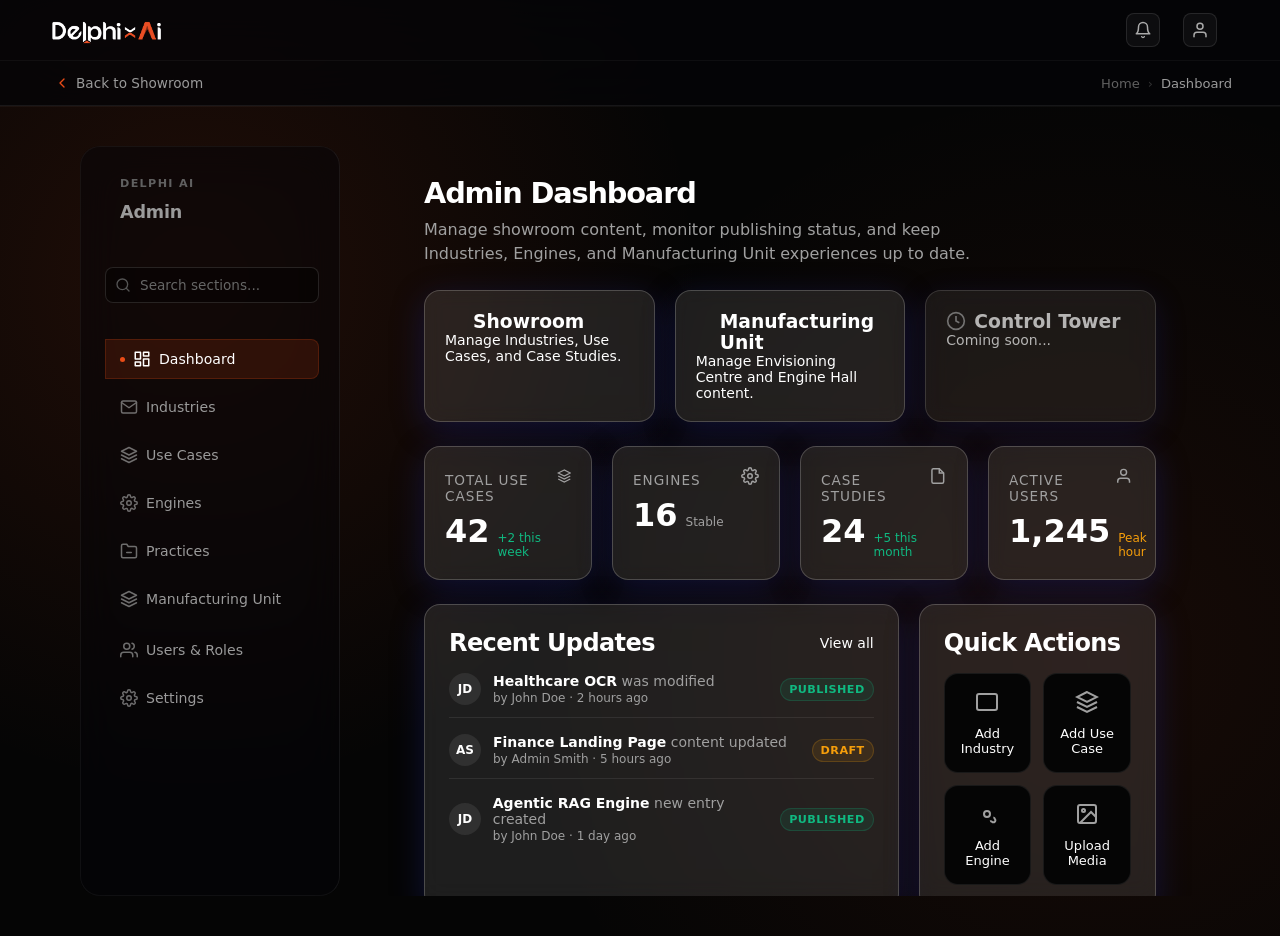
==== commit 2851969c: "Refactor admin flow layout to match Practices screen and fix scrolling" ====
--- a/admin/index.html
+++ b/admin/index.html
@@ -3,65 +3,1600 @@
 <head>
     <meta charset="UTF-8">
     <meta name="viewport" content="width=device-width, initial-scale=1.0">
-    <title>Admin Dashboard — DelphiAI Showroom</title>
+    <title>Admin - Delphi Ecosystem Showroom</title>
     <!-- General Sans Font -->
     <link href="https://api.fontshare.com/v2/css?f[]=general-sans@200,300,400,500,600,700&display=swap" rel="stylesheet">
     
-    <!-- Main shared styles from user flow -->
+    <!-- Shared Design Tokens & Base Styles -->
     <link rel="stylesheet" href="../tokens.css">
     <link rel="stylesheet" href="../css/style.css">
-    <!-- Admin-specific overrides -->
+    
+    <!-- Admin Specific Styles -->
     <link rel="stylesheet" href="css/admin.css">
 </head>
-<body>
-
-    <!-- Unified Header from User Flow -->
-    <header class="universal-header">
+<body class="app-surface">
+    <canvas id="particle-canvas" style="position: fixed; top:0; left:0; width: 100vw; height: 100vh; z-index: 0; pointer-events: none;"></canvas>
+
+    <!-- Global Layout -->
+        <header class="universal-header">
         <div class="header-brand-bar">
-            <div class="logo">
-                <img src="../assets/Delphi x AI.png" alt="Delphi x AI" style="max-height: 24px;">
+            <div class="logo" onclick="window.location.href='../index.html'">
+                <img src="../assets/Delphi x AI.png" alt="Delphi x AI">
             </div>
             <div class="header-actions">
                 <button class="icon-btn" title="Notifications">
-                    <svg width="18" height="18" viewBox="0 0 24 24" fill="none" stroke="currentColor" stroke-width="2" stroke-linecap="round" stroke-linejoin="round"><path d="M6 8a6 6 0 0 1 12 0c0 7 3 9 3 9H3s3-2 3-9"/><path d="M10.3 21a1.94 1.94 0 0 0 3.4 0"/></svg>
+                    <svg width="18" height="18" viewBox="0 0 24 24" fill="none" stroke="currentColor" stroke-width="2" stroke-linecap="round" stroke-linejoin="round">
+                        <path d="M6 8a6 6 0 0 1 12 0c0 7 3 9 3 9H3s3-2 3-9" />
+                        <path d="M10.3 21a1.94 1.94 0 0 0 3.4 0" />
+                    </svg>
                 </button>
                 <div class="user-profile-container">
                     <button class="icon-btn user-profile-btn" title="User Menu">
-                        <svg width="18" height="18" viewBox="0 0 24 24" fill="none" stroke="currentColor" stroke-width="2" stroke-linecap="round" stroke-linejoin="round"><path d="M20 21v-2a4 4 0 0 0-4-4H8a4 4 0 0 0-4 4v2"/><circle cx="12" cy="7" r="4"/></svg>
+                        <svg width="18" height="18" viewBox="0 0 24 24" fill="none" stroke="currentColor" stroke-width="2" stroke-linecap="round" stroke-linejoin="round">
+                            <path d="M20 21v-2a4 4 0 0 0-4-4H8a4 4 0 0 0-4 4v2" />
+                            <circle cx="12" cy="7" r="4" />
+                        </svg>
                     </button>
                 </div>
             </div>
         </div>
         <div class="header-subnav">
             <button class="back-nav-btn" onclick="window.location.href='../index.html'">
-                <svg width="16" height="16" viewBox="0 0 24 24" fill="none" stroke="currentColor" stroke-width="2" stroke-linecap="round" stroke-linejoin="round"><path d="m15 18-6-6 6-6"/></svg>
-                <span>Exit Admin</span>
+                <svg width="16" height="16" viewBox="0 0 24 24" fill="none" stroke="currentColor" stroke-width="2" stroke-linecap="round" stroke-linejoin="round">
+                    <path d="m15 18-6-6 6-6" />
+                </svg>
+                <span>Back to Showroom</span>
             </button>
-            <nav class="breadcrumbs" id="header-breadcrumb">
-                <!-- Breadcrumbs injected here by JS -->
-            </nav>
+            <nav class="breadcrumbs">
+                <span class="bc-crumb bc-link" onclick="window.location.href='../index.html'">Home</span>
+                <span class="bc-sep">&#8250;</span>
+                <span class="bc-crumb bc-current" id="bc-current">Dashboard</span>
+            </ul>
         </div>
     </header>
 
-    <div class="practices-layout" style="margin-top: 0; min-height: calc(100vh - 120px);">
-        <!-- Sidebar using the practices-sidebar styling -->
-        <aside class="practices-sidebar" style="height: auto; border-right: 1px solid rgba(255,255,255,0.1);">
-            <h3 class="sidebar-title" style="margin-top: 20px;">ADMINISTRATION<br><span>Showroom</span></h3>
-            <ul class="sidebar-nav" id="sidebar-nav">
-                <!-- Links will be injected by admin.js -->
+    <div class="practices-layout">
+        <!-- Left Sidebar -->
+        <aside class="practices-sidebar">
+            <h3 class="sidebar-title">DELPHI AI<br><span>Admin</span></h3>
+            <div class="sidebar-search-container">
+                <svg class="search-icon" width="16" height="16" viewBox="0 0 24 24" fill="none" stroke="currentColor" stroke-width="2" stroke-linecap="round" stroke-linejoin="round">
+                    <circle cx="11" cy="11" r="8" />
+                    <path d="m21 21-4.3-4.3" />
+                </svg>
+                <input type="text" id="admin-sidebar-search" class="practices-search-input" placeholder="Search sections...">
+            </div>
+            <ul class="sidebar-nav" id="admin-nav-list">
+                <li class="admin-nav-item active" data-target="screen-dashboard">
+                    <svg viewBox="0 0 24 24" fill="none" stroke="currentColor" stroke-width="2" stroke-linecap="round" stroke-linejoin="round"><rect x="3" y="3" width="7" height="9"></rect><rect x="14" y="3" width="7" height="5"></rect><rect x="14" y="12" width="7" height="9"></rect><rect x="3" y="16" width="7" height="5"></rect></svg>
+                    <span>Dashboard</span>
+                </li>
+                <li class="admin-nav-item" data-target="screen-industries">
+                    <svg viewBox="0 0 24 24" fill="none" stroke="currentColor" stroke-width="2" stroke-linecap="round" stroke-linejoin="round"><path d="M4 4h16c1.1 0 2 .9 2 2v12c0 1.1-.9 2-2 2H4c-1.1 0-2-.9-2-2V6c0-1.1.9-2 2-2z"></path><polyline points="22,6 12,13 2,6"></polyline></svg>
+                    <span>Industries</span>
+                </li>
+                <li class="admin-nav-item" data-target="screen-usecases">
+                    <svg viewBox="0 0 24 24" fill="none" stroke="currentColor" stroke-width="2" stroke-linecap="round" stroke-linejoin="round"><path d="M12 2L2 7l10 5 10-5-10-5zM2 17l10 5 10-5M2 12l10 5 10-5"></path></svg>
+                    <span>Use Cases</span>
+                </li>
+                
+                <li class="admin-nav-item" data-target="screen-engines">
+                    <svg viewBox="0 0 24 24" fill="none" stroke="currentColor" stroke-width="2" stroke-linecap="round" stroke-linejoin="round"><circle cx="12" cy="12" r="3"></circle><path d="M19.4 15a1.65 1.65 0 0 0 .33 1.82l.06.06a2 2 0 0 1 0 2.83 2 2 0 0 1-2.83 0l-.06-.06a1.65 1.65 0 0 0-1.82-.33 1.65 1.65 0 0 0-1 1.51V21a2 2 0 0 1-2 2 2 2 0 0 1-2-2v-.09A1.65 1.65 0 0 0 9 19.4a1.65 1.65 0 0 0-1.82.33l-.06.06a2 2 0 0 1-2.83 0 2 2 0 0 1 0-2.83l.06-.06a1.65 1.65 0 0 0 .33-1.82 1.65 1.65 0 0 0-1.51-1H3a2 2 0 0 1-2-2 2 2 0 0 1 2-2h.09A1.65 1.65 0 0 0 4.6 9a1.65 1.65 0 0 0-.33-1.82l-.06-.06a2 2 0 0 1 0-2.83 2 2 0 0 1 2.83 0l.06.06a1.65 1.65 0 0 0 1.82.33H9a1.65 1.65 0 0 0 1-1.51V3a2 2 0 0 1 2-2 2 2 0 0 1 2 2v.09a1.65 1.65 0 0 0 1 1.51 1.65 1.65 0 0 0 1.82-.33l.06-.06a2 2 0 0 1 2.83 0 2 2 0 0 1 0 2.83l-.06.06a1.65 1.65 0 0 0-.33 1.82V9a1.65 1.65 0 0 0 1.51 1H21a2 2 0 0 1 2 2 2 2 0 0 1-2 2h-.09a1.65 1.65 0 0 0-1.51 1z"></path></svg>
+                    <span>Engines</span>
+                </li>
+                <li class="admin-nav-item" data-target="screen-practices">
+                    <svg viewBox="0 0 24 24" fill="none" stroke="currentColor" stroke-width="2" stroke-linecap="round" stroke-linejoin="round"><path d="M22 19a2 2 0 0 1-2 2H4a2 2 0 0 1-2-2V5a2 2 0 0 1 2-2h5l2 3h9a2 2 0 0 1 2 2z"></path><line x1="9" y1="14" x2="15" y2="14"></line></svg>
+                    <span>Practices</span>
+                </li>
+                <li class="admin-nav-item" data-target="screen-manufacturing">
+                    <svg viewBox="0 0 24 24" fill="none" stroke="currentColor" stroke-width="2" stroke-linecap="round" stroke-linejoin="round"><polygon points="12 2 2 7 12 12 22 7 12 2"></polygon><polyline points="2 17 12 22 22 17"></polyline><polyline points="2 12 12 17 22 12"></polyline></svg>
+                    <span>Manufacturing Unit</span>
+                </li>
+                
+                
+                
+                <div style="margin-top: auto;"></div>
+                
+                <li class="admin-nav-item" data-target="screen-users">
+                    <svg viewBox="0 0 24 24" fill="none" stroke="currentColor" stroke-width="2" stroke-linecap="round" stroke-linejoin="round"><path d="M17 21v-2a4 4 0 0 0-4-4H5a4 4 0 0 0-4 4v2"></path><circle cx="9" cy="7" r="4"></circle><path d="M23 21v-2a4 4 0 0 0-3-3.87"></path><path d="M16 3.13a4 4 0 0 1 0 7.75"></path></svg>
+                    <span>Users & Roles</span>
+                </li>
+                <li class="admin-nav-item" data-target="screen-settings">
+                    <svg viewBox="0 0 24 24" fill="none" stroke="currentColor" stroke-width="2" stroke-linecap="round" stroke-linejoin="round"><circle cx="12" cy="12" r="3"></circle><path d="M19.4 15a1.65 1.65 0 0 0 .33 1.82l.06.06a2 2 0 0 1 0 2.83 2 2 0 0 1-2.83 0l-.06-.06a1.65 1.65 0 0 0-1.82-.33 1.65 1.65 0 0 0-1 1.51V21a2 2 0 0 1-2 2 2 2 0 0 1-2-2v-.09A1.65 1.65 0 0 0 9 19.4a1.65 1.65 0 0 0-1.82.33l-.06.06a2 2 0 0 1-2.83 0 2 2 0 0 1 0-2.83l.06-.06a1.65 1.65 0 0 0 .33-1.82 1.65 1.65 0 0 0-1.51-1H3a2 2 0 0 1-2-2 2 2 0 0 1 2-2h.09A1.65 1.65 0 0 0 4.6 9a1.65 1.65 0 0 0-.33-1.82l-.06-.06a2 2 0 0 1 0-2.83 2 2 0 0 1 2.83 0l.06.06a1.65 1.65 0 0 0 1.82.33H9a1.65 1.65 0 0 0 1-1.51V3a2 2 0 0 1 2-2 2 2 0 0 1 2 2v.09a1.65 1.65 0 0 0 1 1.51 1.65 1.65 0 0 0 1.82-.33l.06-.06a2 2 0 0 1 2.83 0 2 2 0 0 1 0 2.83l-.06.06a1.65 1.65 0 0 0-.33 1.82V9a1.65 1.65 0 0 0 1.51 1H21a2 2 0 0 1 2 2 2 2 0 0 1-2 2h-.09a1.65 1.65 0 0 0-1.51 1z"></path></svg>
+                    <span>Settings</span>
+                </li>
             </ul>
         </aside>
 
-        <!-- Main Content Area -->
-        <div class="practices-main-content" id="admin-content" style="padding-top: 20px;">
-            <!-- Views rendered here by admin.js -->
+                <!-- Right Main Content -->
+        <div class="practices-main-content">
+                
+                <!-- SCREEN 01: Dashboard -->
+                <section id="screen-dashboard" class="admin-screen active">
+                    <div class="admin-page-header">
+                        <div>
+                            <h1 class="page-title">Admin Dashboard</h1>
+                            <p class="page-subtitle">Manage showroom content, monitor publishing status, and keep Industries, Engines, and Manufacturing Unit experiences up to date.</p>
+                        </div>
+                    </div>
+
+                    <!-- 1. Main zone cards -->
+                    <div class="form-grid full" style="grid-template-columns: repeat(3, 1fr); margin-bottom: var(--space-6);">
+                        <div class="ui-card" style="padding: var(--space-5); cursor: pointer;">
+                            <h3 style="margin-top:0; display:flex; align-items:center; gap:8px;">
+                                <svg width="20" height="20" viewBox="0 0 24 24" fill="none" stroke="var(--color-brand)" stroke-width="2"><rect x="3" y="3" width="18" height="18" rx="2" ry="2"></rect></svg>
+                                Showroom
+                            </h3>
+                            <p style="color:var(--color-text-secondary); margin-bottom:0; font-size:14px;">Manage Industries, Use Cases, and Case Studies.</p>
+                        </div>
+                        <div class="ui-card" style="padding: var(--space-5); cursor: pointer;">
+                            <h3 style="margin-top:0; display:flex; align-items:center; gap:8px;">
+                                <svg width="20" height="20" viewBox="0 0 24 24" fill="none" stroke="var(--color-brand)" stroke-width="2"><polygon points="12 2 2 7 12 12 22 7 12 2"></polygon><polyline points="2 17 12 22 22 17"></polyline><polyline points="2 12 12 17 22 12"></polyline></svg>
+                                Manufacturing Unit
+                            </h3>
+                            <p style="color:var(--color-text-secondary); margin-bottom:0; font-size:14px;">Manage Envisioning Centre and Engine Hall content.</p>
+                        </div>
+                        <div class="ui-card" style="padding: var(--space-5); border: 1px dashed var(--color-border-light); background: rgba(0,0,0,0.2); opacity: 0.7;">
+                            <h3 style="margin-top:0; display:flex; align-items:center; gap:8px;">
+                                <svg width="20" height="20" viewBox="0 0 24 24" fill="none" stroke="var(--color-text-secondary)" stroke-width="2"><circle cx="12" cy="12" r="10"></circle><polyline points="12 6 12 12 16 14"></polyline></svg>
+                                Control Tower
+                            </h3>
+                            <p style="color:var(--color-text-secondary); margin-bottom:0; font-size:14px;">Coming soon...</p>
+                        </div>
+                    </div>
+
+                    <!-- 2. Enhanced KPI cards -->
+                    <div class="dashboard-kpi-grid" style="grid-template-columns: repeat(4, 1fr); margin-bottom: var(--space-6);">
+                        <div class="ui-card kpi-card" style="display:flex; flex-direction:column; gap:8px;">
+                            <div style="display:flex; justify-content:space-between; align-items:flex-start;">
+                                <span class="kpi-label">Total Use Cases</span>
+                                <svg width="18" height="18" viewBox="0 0 24 24" fill="none" stroke="var(--color-text-secondary)" stroke-width="2"><path d="M12 2L2 7l10 5 10-5-10-5zM2 17l10 5 10-5M2 12l10 5 10-5"></path></svg>
+                            </div>
+                            <div style="display:flex; align-items:baseline; gap:8px;">
+                                <span class="kpi-value">42</span>
+                                <span style="color:#10b981; font-size:12px; font-weight:500;">+2 this week</span>
+                            </div>
+                        </div>
+                        <div class="ui-card kpi-card" style="display:flex; flex-direction:column; gap:8px;">
+                            <div style="display:flex; justify-content:space-between; align-items:flex-start;">
+                                <span class="kpi-label">Engines</span>
+                                <svg width="18" height="18" viewBox="0 0 24 24" fill="none" stroke="var(--color-text-secondary)" stroke-width="2"><circle cx="12" cy="12" r="3"></circle><path d="M19.4 15a1.65 1.65 0 0 0 .33 1.82l.06.06a2 2 0 0 1 0 2.83 2 2 0 0 1-2.83 0l-.06-.06a1.65 1.65 0 0 0-1.82-.33 1.65 1.65 0 0 0-1 1.51V21a2 2 0 0 1-2 2 2 2 0 0 1-2-2v-.09A1.65 1.65 0 0 0 9 19.4a1.65 1.65 0 0 0-1.82.33l-.06.06a2 2 0 0 1-2.83 0 2 2 0 0 1 0-2.83l.06-.06a1.65 1.65 0 0 0 .33-1.82 1.65 1.65 0 0 0-1.51-1H3a2 2 0 0 1-2-2 2 2 0 0 1 2-2h.09A1.65 1.65 0 0 0 4.6 9a1.65 1.65 0 0 0-.33-1.82l-.06-.06a2 2 0 0 1 0-2.83 2 2 0 0 1 2.83 0l.06.06a1.65 1.65 0 0 0 1.82.33H9a1.65 1.65 0 0 0 1-1.51V3a2 2 0 0 1 2-2 2 2 0 0 1 2 2v.09a1.65 1.65 0 0 0 1 1.51 1.65 1.65 0 0 0 1.82-.33l.06-.06a2 2 0 0 1 2.83 0 2 2 0 0 1 0 2.83l-.06.06a1.65 1.65 0 0 0-.33 1.82V9a1.65 1.65 0 0 0 1.51 1H21a2 2 0 0 1 2 2 2 2 0 0 1-2 2h-.09a1.65 1.65 0 0 0-1.51 1z"></path></svg>
+                            </div>
+                            <div style="display:flex; align-items:baseline; gap:8px;">
+                                <span class="kpi-value">16</span>
+                                <span style="color:var(--color-text-secondary); font-size:12px; font-weight:500;">Stable</span>
+                            </div>
+                        </div>
+                        <div class="ui-card kpi-card" style="display:flex; flex-direction:column; gap:8px;">
+                            <div style="display:flex; justify-content:space-between; align-items:flex-start;">
+                                <span class="kpi-label">Case Studies</span>
+                                <svg width="18" height="18" viewBox="0 0 24 24" fill="none" stroke="var(--color-text-secondary)" stroke-width="2"><path d="M14 2H6a2 2 0 0 0-2 2v16a2 2 0 0 0 2 2h12a2 2 0 0 0 2-2V8z"></path><polyline points="14 2 14 8 20 8"></polyline></svg>
+                            </div>
+                            <div style="display:flex; align-items:baseline; gap:8px;">
+                                <span class="kpi-value">24</span>
+                                <span style="color:#10b981; font-size:12px; font-weight:500;">+5 this month</span>
+                            </div>
+                        </div>
+                        <div class="ui-card kpi-card" style="display:flex; flex-direction:column; gap:8px;">
+                            <div style="display:flex; justify-content:space-between; align-items:flex-start;">
+                                <span class="kpi-label">Active Users</span>
+                                <svg width="18" height="18" viewBox="0 0 24 24" fill="none" stroke="var(--color-text-secondary)" stroke-width="2"><path d="M17 21v-2a4 4 0 0 0-4-4H5a4 4 0 0 0-4 4v2"></path><circle cx="9" cy="7" r="4"></circle></svg>
+                            </div>
+                            <div style="display:flex; align-items:baseline; gap:8px;">
+                                <span class="kpi-value">1,245</span>
+                                <span style="color:#f59e0b; font-size:12px; font-weight:500;">Peak hour</span>
+                            </div>
+                        </div>
+                    </div>
+
+                    <div class="form-grid" style="grid-template-columns: 2fr 1fr; margin-bottom: var(--space-6);">
+                        <!-- 3. Recent Updates -->
+                        <div class="ui-card" style="padding: var(--space-6);">
+                            <div style="display:flex; justify-content:space-between; align-items:center; margin-bottom: var(--space-4);">
+                                <h3 class="section-title" style="margin:0;">Recent Updates</h3>
+                                <a href="#" style="color:var(--color-brand); font-size:14px; text-decoration:none;">View all</a>
+                            </div>
+                            <ul style="list-style:none; padding:0; margin:0; display:flex; flex-direction:column; gap: var(--space-4);">
+                                <li style="display:flex; align-items:center; justify-content:space-between; padding-bottom:var(--space-3); border-bottom:1px solid var(--color-border-light);">
+                                    <div style="display:flex; align-items:center; gap:12px;">
+                                        <div style="width:32px; height:32px; border-radius:50%; background:var(--color-border-light); display:flex; align-items:center; justify-content:center; font-size:12px; font-weight:600; color:var(--color-text-primary);">JD</div>
+                                        <div>
+                                            <div style="font-size:14px;"><strong>Healthcare OCR</strong> <span style="color:var(--color-text-secondary);">was modified</span></div>
+                                            <div style="font-size:12px; color:var(--color-text-secondary); margin-top:2px;">by John Doe &middot; 2 hours ago</div>
+                                        </div>
+                                    </div>
+                                    <span class="status-badge status-published">Published</span>
+                                </li>
+                                <li style="display:flex; align-items:center; justify-content:space-between; padding-bottom:var(--space-3); border-bottom:1px solid var(--color-border-light);">
+                                    <div style="display:flex; align-items:center; gap:12px;">
+                                        <div style="width:32px; height:32px; border-radius:50%; background:var(--color-border-light); display:flex; align-items:center; justify-content:center; font-size:12px; font-weight:600; color:var(--color-text-primary);">AS</div>
+                                        <div>
+                                            <div style="font-size:14px;"><strong>Finance Landing Page</strong> <span style="color:var(--color-text-secondary);">content updated</span></div>
+                                            <div style="font-size:12px; color:var(--color-text-secondary); margin-top:2px;">by Admin Smith &middot; 5 hours ago</div>
+                                        </div>
+                                    </div>
+                                    <span class="status-badge status-draft">Draft</span>
+                                </li>
+                                <li style="display:flex; align-items:center; justify-content:space-between;">
+                                    <div style="display:flex; align-items:center; gap:12px;">
+                                        <div style="width:32px; height:32px; border-radius:50%; background:var(--color-border-light); display:flex; align-items:center; justify-content:center; font-size:12px; font-weight:600; color:var(--color-text-primary);">JD</div>
+                                        <div>
+                                            <div style="font-size:14px;"><strong>Agentic RAG Engine</strong> <span style="color:var(--color-text-secondary);">new entry created</span></div>
+                                            <div style="font-size:12px; color:var(--color-text-secondary); margin-top:2px;">by John Doe &middot; 1 day ago</div>
+                                        </div>
+                                    </div>
+                                    <span class="status-badge status-published">Published</span>
+                                </li>
+                            </ul>
+                        </div>
+
+                        <!-- 4. Quick Actions -->
+                        <div class="ui-card" style="padding: var(--space-6);">
+                            <h3 class="section-title" style="margin-top:0; margin-bottom: var(--space-4);">Quick Actions</h3>
+                            <div style="display:grid; grid-template-columns: 1fr 1fr; gap: var(--space-3);">
+                                <div class="action-add" data-form-target="screen-industry-form" style="background:var(--color-bg-page); border:1px solid var(--color-border-light); border-radius:var(--radius-md); padding:var(--space-4); text-align:center; cursor:pointer; transition:border-color 0.2s;" onmouseover="this.style.borderColor='var(--color-brand)'" onmouseout="this.style.borderColor='var(--color-border-light)'">
+                                    <svg width="24" height="24" viewBox="0 0 24 24" fill="none" stroke="currentColor" stroke-width="2" style="margin-bottom:8px; color:var(--color-text-secondary);"><path d="M4 4h16c1.1 0 2 .9 2 2v12c0 1.1-.9 2-2 2H4c-1.1 0-2-.9-2-2V6c0-1.1.9-2 2-2z"></path></svg>
+                                    <div style="font-size:13px; font-weight:500;">Add Industry</div>
+                                </div>
+                                <div class="action-add" data-form-target="screen-usecase-form" style="background:var(--color-bg-page); border:1px solid var(--color-border-light); border-radius:var(--radius-md); padding:var(--space-4); text-align:center; cursor:pointer; transition:border-color 0.2s;" onmouseover="this.style.borderColor='var(--color-brand)'" onmouseout="this.style.borderColor='var(--color-border-light)'">
+                                    <svg width="24" height="24" viewBox="0 0 24 24" fill="none" stroke="currentColor" stroke-width="2" style="margin-bottom:8px; color:var(--color-text-secondary);"><path d="M12 2L2 7l10 5 10-5-10-5zM2 17l10 5 10-5M2 12l10 5 10-5"></path></svg>
+                                    <div style="font-size:13px; font-weight:500;">Add Use Case</div>
+                                </div>
+                                <div class="action-add" data-form-target="screen-engine-form" style="background:var(--color-bg-page); border:1px solid var(--color-border-light); border-radius:var(--radius-md); padding:var(--space-4); text-align:center; cursor:pointer; transition:border-color 0.2s;" onmouseover="this.style.borderColor='var(--color-brand)'" onmouseout="this.style.borderColor='var(--color-border-light)'">
+                                    <svg width="24" height="24" viewBox="0 0 24 24" fill="none" stroke="currentColor" stroke-width="2" style="margin-bottom:8px; color:var(--color-text-secondary);"><circle cx="12" cy="12" r="3"></circle><path d="M19.4 15a1.65 1.65 0 0 0 .33 1.82l.06.06a2 2 0 0 1 0 2.83 2 2 0 0 1-2.83 0l-.06-.06a1.65 1.65 0 0 0-1.82-.33"></path></svg>
+                                    <div style="font-size:13px; font-weight:500;">Add Engine</div>
+                                </div>
+                                <div style="background:var(--color-bg-page); border:1px solid var(--color-border-light); border-radius:var(--radius-md); padding:var(--space-4); text-align:center; cursor:pointer; transition:border-color 0.2s;" onmouseover="this.style.borderColor='var(--color-brand)'" onmouseout="this.style.borderColor='var(--color-border-light)'">
+                                    <svg width="24" height="24" viewBox="0 0 24 24" fill="none" stroke="currentColor" stroke-width="2" style="margin-bottom:8px; color:var(--color-text-secondary);"><rect x="3" y="3" width="18" height="18" rx="2" ry="2"></rect><circle cx="8.5" cy="8.5" r="1.5"></circle><polyline points="21 15 16 10 5 21"></polyline></svg>
+                                    <div style="font-size:13px; font-weight:500;">Upload Media</div>
+                                </div>
+                            </div>
+                        </div>
+                    </div>
+
+                    <div class="form-grid" style="grid-template-columns: 1fr 1fr; margin-bottom: var(--space-6);">
+                        <!-- 5. Content Health -->
+                        <div class="ui-card" style="padding: var(--space-6); border-left: 3px solid #ef4444;">
+                            <h3 class="section-title" style="margin-top:0; margin-bottom: var(--space-4); display:flex; align-items:center; gap:8px;">
+                                <svg width="18" height="18" viewBox="0 0 24 24" fill="none" stroke="#ef4444" stroke-width="2"><path d="M10.29 3.86L1.82 18a2 2 0 0 0 1.71 3h16.94a2 2 0 0 0 1.71-3L13.71 3.86a2 2 0 0 0-3.42 0z"></path><line x1="12" y1="9" x2="12" y2="13"></line><line x1="12" y1="17" x2="12.01" y2="17"></line></svg>
+                                Content Health
+                            </h3>
+                            <ul style="list-style:none; padding:0; margin:0; display:flex; flex-direction:column; gap: var(--space-3); font-size:14px;">
+                                <li style="display:flex; justify-content:space-between; align-items:center;">
+                                    <span>Missing Architecture Diagrams</span>
+                                    <span style="color:#ef4444; font-weight:600;">3 items</span>
+                                </li>
+                                <li style="display:flex; justify-content:space-between; align-items:center;">
+                                    <span>Missing Gallery Images</span>
+                                    <span style="color:#f59e0b; font-weight:600;">2 items</span>
+                                </li>
+                                <li style="display:flex; justify-content:space-between; align-items:center;">
+                                    <span>Broken Demo Links</span>
+                                    <span style="color:#ef4444; font-weight:600;">1 link</span>
+                                </li>
+                                <li style="display:flex; justify-content:space-between; align-items:center;">
+                                    <span>Pending Drafts (Older than 30 days)</span>
+                                    <span style="color:#f59e0b; font-weight:600;">5 items</span>
+                                </li>
+                            </ul>
+                        </div>
+
+                        <!-- 6. Publishing Overview -->
+                        <div class="ui-card" style="padding: var(--space-6);">
+                            <h3 class="section-title" style="margin-top:0; margin-bottom: var(--space-4); display:flex; align-items:center; gap:8px;">
+                                <svg width="18" height="18" viewBox="0 0 24 24" fill="none" stroke="currentColor" stroke-width="2"><path d="M21.21 15.89A10 10 0 1 1 8 2.83"></path><path d="M22 12A10 10 0 0 0 12 2v10z"></path></svg>
+                                Publishing Overview
+                            </h3>
+                            <div style="display:flex; flex-direction:column; gap:var(--space-3);">
+                                <div>
+                                    <div style="display:flex; justify-content:space-between; font-size:13px; margin-bottom:4px;">
+                                        <span>Published</span>
+                                        <span>75%</span>
+                                    </div>
+                                    <div style="width:100%; height:8px; background:var(--color-border-light); border-radius:4px; overflow:hidden;">
+                                        <div style="width:75%; height:100%; background:#10b981;"></div>
+                                    </div>
+                                </div>
+                                <div>
+                                    <div style="display:flex; justify-content:space-between; font-size:13px; margin-bottom:4px;">
+                                        <span>Draft</span>
+                                        <span>20%</span>
+                                    </div>
+                                    <div style="width:100%; height:8px; background:var(--color-border-light); border-radius:4px; overflow:hidden;">
+                                        <div style="width:20%; height:100%; background:#f59e0b;"></div>
+                                    </div>
+                                </div>
+                                <div>
+                                    <div style="display:flex; justify-content:space-between; font-size:13px; margin-bottom:4px;">
+                                        <span>Archived</span>
+                                        <span>5%</span>
+                                    </div>
+                                    <div style="width:100%; height:8px; background:var(--color-border-light); border-radius:4px; overflow:hidden;">
+                                        <div style="width:5%; height:100%; background:var(--color-text-secondary);"></div>
+                                    </div>
+                                </div>
+                            </div>
+                        </div>
+                    </div>
+
+                    <div class="form-grid" style="grid-template-columns: 1fr 1fr; margin-bottom: var(--space-6);">
+                        <!-- 7. Pending Review -->
+                        <div class="ui-card" style="padding: var(--space-6);">
+                            <div style="display:flex; justify-content:space-between; align-items:center; margin-bottom: var(--space-4);">
+                                <h3 class="section-title" style="margin:0;">Pending Review</h3>
+                                <span class="status-badge status-draft">4 Items</span>
+                            </div>
+                            <ul style="list-style:none; padding:0; margin:0; display:flex; flex-direction:column; gap: var(--space-3);">
+                                <li style="background:var(--color-bg-page); border:1px solid var(--color-border-light); border-radius:var(--radius-md); padding:var(--space-3); display:flex; justify-content:space-between; align-items:center;">
+                                    <div>
+                                        <div style="font-weight:500; font-size:14px;">Clinical Trials Use Case</div>
+                                        <div style="font-size:12px; color:var(--color-text-secondary);">Submitted by Mike T.</div>
+                                    </div>
+                                    <button class="btn-ghost" style="padding:4px 8px; font-size:12px;">Review</button>
+                                </li>
+                                <li style="background:var(--color-bg-page); border:1px solid var(--color-border-light); border-radius:var(--radius-md); padding:var(--space-3); display:flex; justify-content:space-between; align-items:center;">
+                                    <div>
+                                        <div style="font-weight:500; font-size:14px;">OCR Engine Architecture</div>
+                                        <div style="font-size:12px; color:var(--color-text-secondary);">Submitted by Sarah L.</div>
+                                    </div>
+                                    <button class="btn-ghost" style="padding:4px 8px; font-size:12px;">Review</button>
+                                </li>
+                                <li style="background:var(--color-bg-page); border:1px solid var(--color-border-light); border-radius:var(--radius-md); padding:var(--space-3); display:flex; justify-content:space-between; align-items:center;">
+                                    <div>
+                                        <div style="font-weight:500; font-size:14px;">Retail Industry Page</div>
+                                        <div style="font-size:12px; color:var(--color-text-secondary);">Submitted by Alex R.</div>
+                                    </div>
+                                    <button class="btn-ghost" style="padding:4px 8px; font-size:12px;">Review</button>
+                                </li>
+                            </ul>
+                        </div>
+
+                        <!-- 8. Activity Timeline -->
+                        <div class="ui-card" style="padding: var(--space-6);">
+                            <h3 class="section-title" style="margin-top:0; margin-bottom: var(--space-4);">Activity Timeline</h3>
+                            <div style="position:relative; padding-left:24px;">
+                                <!-- Timeline line -->
+                                <div style="position:absolute; left:7px; top:8px; bottom:8px; width:2px; background:var(--color-border-light);"></div>
+                                
+                                <div style="position:relative; margin-bottom:var(--space-4);">
+                                    <div style="position:absolute; left:-24px; top:4px; width:10px; height:10px; border-radius:50%; background:var(--color-brand); border:2px solid var(--color-bg-panel);"></div>
+                                    <div style="font-size:14px;"><strong>System Update</strong> completed</div>
+                                    <div style="font-size:12px; color:var(--color-text-secondary);">Today, 10:30 AM</div>
+                                </div>
+                                <div style="position:relative; margin-bottom:var(--space-4);">
+                                    <div style="position:absolute; left:-24px; top:4px; width:10px; height:10px; border-radius:50%; background:var(--color-text-secondary); border:2px solid var(--color-bg-panel);"></div>
+                                    <div style="font-size:14px;"><strong>New User</strong> John Doe registered</div>
+                                    <div style="font-size:12px; color:var(--color-text-secondary);">Yesterday, 4:15 PM</div>
+                                </div>
+                                <div style="position:relative;">
+                                    <div style="position:absolute; left:-24px; top:4px; width:10px; height:10px; border-radius:50%; background:var(--color-text-secondary); border:2px solid var(--color-bg-panel);"></div>
+                                    <div style="font-size:14px;"><strong>Backup</strong> successfully generated</div>
+                                    <div style="font-size:12px; color:var(--color-text-secondary);">Oct 20, 2:00 AM</div>
+                                </div>
+                            </div>
+                        </div>
+                    </div>
+                </section>
+
+                <!-- SCREEN 02: Industries Management -->
+                <section id="screen-industries" class="admin-screen">
+                    <div class="admin-page-header">
+                        <div>
+                            <h1 class="page-title">Industries</h1>
+                            <p class="page-subtitle">Add, edit, organize, and publish industry landing pages and related content.</p>
+                        </div>
+                        <button class="action-btn primary action-add" data-form-target="screen-industry-form"><svg width="16" height="16" viewBox="0 0 24 24" fill="none" stroke="currentColor" stroke-width="2" style="margin-right:8px;"><line x1="12" y1="5" x2="12" y2="19"></line><line x1="5" y1="12" x2="19" y2="12"></line></svg>Add Industry</button>
+                    </div>
+
+                    <div style="display:flex; gap:10px; margin-bottom:var(--space-4);">
+                        <button class="btn-ghost" style="padding:6px 12px; height:auto; font-size:12px;">All</button>
+                        <button class="btn-ghost" style="padding:6px 12px; height:auto; font-size:12px; border-color:transparent;">Published</button>
+                        <button class="btn-ghost" style="padding:6px 12px; height:auto; font-size:12px; border-color:transparent;">Draft</button>
+                    </div>
+
+                    <div class="data-table-container">
+                        <table class="data-table">
+                            <thead>
+                                <tr>
+                                    <th>Industry Name</th>
+                                    <th>Linked Use Cases</th>
+                                    <th>Clicks/Opened</th>
+                                    <th>Status</th>
+                                    <th>Last Updated</th>
+                                    <th>Actions</th>
+                                </tr>
+                            </thead>
+                            <tbody>
+                                <tr>
+                                    <td><strong>Healthcare</strong><br><span style="color:var(--color-text-secondary); font-size:12px;">Drive better patient outcomes...</span></td>
+                                    <td>12</td>
+                                    <td>1,245</td>
+                                    <td><span class="status-badge status-published">Published</span></td>
+                                    <td>Oct 24, 2023</td>
+                                    <td>
+                                        <div class="table-actions">
+                                            <button class="table-icon-btn action-edit" data-form-target="screen-industry-form">Edit</button>
+                                            <button class="table-icon-btn action-delete">Delete</button>
+                                        </div>
+                                    </td>
+                                </tr>
+                                <tr>
+                                    <td><strong>Financial Services</strong><br><span style="color:var(--color-text-secondary); font-size:12px;">Transform banking operations...</span></td>
+                                    <td>8</td>
+                                    <td>890</td>
+                                    <td><span class="status-badge status-published">Published</span></td>
+                                    <td>Oct 20, 2023</td>
+                                    <td>
+                                        <div class="table-actions">
+                                            <button class="table-icon-btn action-edit" data-form-target="screen-industry-form">Edit</button>
+                                            <button class="table-icon-btn action-delete">Delete</button>
+                                        </div>
+                                    </td>
+                                </tr>
+                                <tr>
+                                    <td><strong>Public Sector</strong><br><span style="color:var(--color-text-secondary); font-size:12px;">Modernize government services...</span></td>
+                                    <td>5</td>
+                                    <td>120</td>
+                                    <td><span class="status-badge status-draft">Draft</span></td>
+                                    <td>Nov 2, 2023</td>
+                                    <td>
+                                        <div class="table-actions">
+                                            <button class="table-icon-btn action-edit" data-form-target="screen-industry-form">Edit</button>
+                                            <button class="table-icon-btn action-delete">Delete</button>
+                                        </div>
+                                    </td>
+                                </tr>
+                            </tbody>
+                        </table>
+                    </div>
+                </section>
+
+                <!-- SCREEN 03: Add / Edit Industry -->
+                <section id="screen-industry-form" class="admin-screen">
+                    <div class="admin-page-header">
+                        <div>
+                            <h1 class="page-title">Add Industry</h1>
+                        </div>
+                    </div>
+
+                    <div class="admin-form-section">
+                        <h3>Basic Information</h3>
+                        <div class="form-grid">
+                            <div class="form-group">
+                                <label class="form-label">Industry Name</label>
+                                <input type="text" class="input-field" placeholder="e.g., Healthcare">
+                            </div>
+                            <div class="form-group">
+                                <label class="form-label">Short Subtitle</label>
+                                <input type="text" class="input-field" placeholder="Brief one-liner">
+                            </div>
+                            <div class="form-group" style="grid-column: span 2;">
+                                <label class="form-label">Industry Description</label>
+                                <textarea class="form-textarea" placeholder="Full descriptive text..."></textarea>
+                            </div>
+                        </div>
+                        <div class="form-grid" style="margin-top:var(--space-5);">
+                            <div class="form-group">
+                                <label class="form-label">Industry Icon / Hero Image</label>
+                                <div class="image-uploader">
+                                    <svg width="24" height="24" viewBox="0 0 24 24" fill="none" stroke="currentColor" stroke-width="2"><rect x="3" y="3" width="18" height="18" rx="2" ry="2"></rect><circle cx="8.5" cy="8.5" r="1.5"></circle><polyline points="21 15 16 10 5 21"></polyline></svg>
+                                    <div>Click to upload or drag & drop</div>
+                                </div>
+                            </div>
+                            <div class="form-group">
+                                <label class="form-label">Status</label>
+                                <select class="input-field">
+                                    <option>Draft</option>
+                                    <option>Published</option>
+                                    <option>Archived</option>
+                                </select>
+                            </div>
+                        </div>
+                    </div>
+
+                    <div class="save-action-bar">
+                        <button class="btn-ghost action-cancel-form" data-back-target="screen-industries">Cancel</button>
+                        <button class="btn-secondary">Preview</button>
+                        <button class="action-btn primary"><svg width="16" height="16" viewBox="0 0 24 24" fill="none" stroke="currentColor" stroke-width="2" style="margin-right:8px;"><path d="M19 21H5a2 2 0 0 1-2-2V5a2 2 0 0 1 2-2h11l5 5v11a2 2 0 0 1-2 2z"></path><polyline points="17 21 17 13 7 13 7 21"></polyline><polyline points="7 3 7 8 15 8"></polyline></svg>Save & Publish</button>
+                    </div>
+                </section>
+
+                <!-- SCREEN 04: Use Cases Management -->
+                <section id="screen-usecases" class="admin-screen">
+                    <div class="admin-page-header">
+                        <div>
+                            <h1 class="page-title">Use Cases</h1>
+                            <p class="page-subtitle">Manage all industry use cases, categories, descriptions, cards, and linked case studies.</p>
+                        </div>
+                        <button class="action-btn primary action-add" data-form-target="screen-usecase-form"><svg width="16" height="16" viewBox="0 0 24 24" fill="none" stroke="currentColor" stroke-width="2" style="margin-right:8px;"><line x1="12" y1="5" x2="12" y2="19"></line><line x1="5" y1="12" x2="19" y2="12"></line></svg>Add Use Case</button>
+                    </div>
+
+                    <div style="display:flex; gap:10px; margin-bottom:var(--space-4);">
+                        <select class="input-field" style="width:200px;"><option>All Industries</option><option>Healthcare</option></select>
+                        <select class="input-field" style="width:200px;"><option>All Categories</option></select>
+                        <select class="input-field" style="width:200px;"><option>All Statuses</option></select>
+                        <input type="text" class="input-field" placeholder="Search use cases..." style="flex:1;">
+                    </div>
+
+                    <div class="data-table-container">
+                        <table class="data-table">
+                            <thead>
+                                <tr>
+                                    <th>Use Case Title</th>
+                                    <th>Industry</th>
+                                    <th>Category</th>
+                                    <th>Status</th>
+                                    <th>Last Updated</th>
+                                    <th>Actions</th>
+                                </tr>
+                            </thead>
+                            <tbody>
+                                <tr>
+                                    <td><strong>Patient Intake Automation</strong></td>
+                                    <td>Healthcare</td>
+                                    <td>Operations</td>
+                                    <td><span class="status-badge status-published">Published</span></td>
+                                    <td>Oct 25, 2023</td>
+                                    <td>
+                                        <div class="table-actions">
+                                            <button class="table-icon-btn action-edit" data-form-target="screen-usecase-form">Edit</button>
+                                            <button class="table-icon-btn action-delete">Delete</button>
+                                        </div>
+                                    </td>
+                                </tr>
+                            </tbody>
+                        </table>
+                    </div>
+                </section>
+
+                <!-- SCREEN 05: Add / Edit Use Case -->
+                <section id="screen-usecase-form" class="admin-screen">
+                    <div class="admin-page-header">
+                        <div><h1 class="page-title">Add Use Case</h1></div>
+                    </div>
+
+                    <div class="admin-form-section">
+                        <h3>Basic Information</h3>
+                        <div class="form-grid">
+                            <div class="form-group" style="grid-column: span 2;">
+                                <label class="form-label">Use Case Title</label>
+                                <input type="text" class="input-field">
+                            </div>
+                            <div class="form-group" style="grid-column: span 2;">
+                                <label class="form-label">Tags</label>
+                                <input type="text" class="input-field" placeholder="e.g. GenAI, Operations (Comma separated)">
+                            </div>
+                            <div class="form-group" style="grid-column: span 2;">
+                                <label class="form-label">Full Description</label>
+                                <textarea class="form-textarea"></textarea>
+                            </div>
+                        </div>
+                    </div>
+
+                    <div class="tab-list" style="margin-bottom: var(--space-6);">
+                        <button class="tab-item active" data-active="true" data-target="uc-tab-overview">Overview</button>
+                        <button class="tab-item" data-active="false" data-target="uc-tab-process">Process</button>
+                        <button class="tab-item" data-active="false" data-target="uc-tab-architecture">Architecture</button>
+                        <button class="tab-item" data-active="false" data-target="uc-tab-engine-map">Engine Map / AI Flow</button>
+                    </div>
+
+                    <div id="uc-tab-overview" class="tab-pane">
+
+                    <div class="admin-form-section">
+                        <h3>Overview</h3>
+                        <div class="form-group">
+                            <label class="form-label">Gallery / Multi Image Placeholder</label>
+                            <div class="image-uploader">
+                                <svg width="24" height="24" viewBox="0 0 24 24" fill="none" stroke="currentColor" stroke-width="2"><rect x="3" y="3" width="18" height="18" rx="2" ry="2"></rect><circle cx="8.5" cy="8.5" r="1.5"></circle><polyline points="21 15 16 10 5 21"></polyline></svg>
+                                <div>Click to upload or drag & drop multiple images</div>
+                            </div>
+                        </div>
+                    </div>
+
+                    <div class="admin-form-section">
+                        <h3>Impact & KPIs Card</h3>
+                        <div style="border: 1px solid var(--color-border-light); padding: var(--space-4); border-radius: var(--radius-md); margin-bottom: var(--space-3);">
+                            <div class="form-grid">
+                                <div class="form-group">
+                                    <label class="form-label">Small Title</label>
+                                    <input type="text" class="input-field" placeholder="e.g. Metric">
+                                </div>
+                                <div class="form-group">
+                                    <label class="form-label">Title</label>
+                                    <input type="text" class="input-field" placeholder="e.g. 50% Reduction">
+                                </div>
+                                <div class="form-group" style="grid-column: span 2;">
+                                    <label class="form-label">Description</label>
+                                    <textarea class="form-textarea" style="min-height: 60px;"></textarea>
+                                </div>
+                            </div>
+                            <div style="display:flex; justify-content:flex-end; margin-top:var(--space-3);">
+                                <button class="btn-ghost" style="color: #ef4444; border-color: rgba(239, 68, 68, 0.3);">Remove Card</button>
+                            </div>
+                        </div>
+                        <button class="btn-secondary" style="width: 100%;">+ Add Another KPI Card</button>
+                    </div>
+
+                    <div class="admin-form-section">
+                        <h3>Our Approach</h3>
+                        <div class="form-grid full">
+                            <div style="padding: var(--space-4); border: 1px solid var(--color-border-light); border-radius: var(--radius-md);">
+                                <h4 style="margin: 0 0 var(--space-3) 0; font-size: 1rem;">Executive Summary</h4>
+                                <div class="form-group" style="margin-bottom: var(--space-3);">
+                                    <label class="form-label">Title</label>
+                                    <input type="text" class="input-field">
+                                </div>
+                                <div class="form-group">
+                                    <label class="form-label">Description</label>
+                                    <textarea class="form-textarea"></textarea>
+                                </div>
+                            </div>
+
+                            <div style="padding: var(--space-4); border: 1px solid var(--color-border-light); border-radius: var(--radius-md);">
+                                <h4 style="margin: 0 0 var(--space-3) 0; font-size: 1rem;">Problem</h4>
+                                <div class="form-group" style="margin-bottom: var(--space-3);">
+                                    <label class="form-label">Title</label>
+                                    <input type="text" class="input-field">
+                                </div>
+                                <div class="form-group">
+                                    <label class="form-label">Description</label>
+                                    <textarea class="form-textarea"></textarea>
+                                </div>
+                            </div>
+
+                            <div style="padding: var(--space-4); border: 1px solid var(--color-border-light); border-radius: var(--radius-md);">
+                                <h4 style="margin: 0 0 var(--space-3) 0; font-size: 1rem;">Solution</h4>
+                                <div class="form-group" style="margin-bottom: var(--space-3);">
+                                    <label class="form-label">Title</label>
+                                    <input type="text" class="input-field">
+                                </div>
+                                <div class="form-group">
+                                    <label class="form-label">Description</label>
+                                    <textarea class="form-textarea"></textarea>
+                                </div>
+                            </div>
+
+                            <div style="padding: var(--space-4); border: 1px solid var(--color-border-light); border-radius: var(--radius-md);">
+                                <h4 style="margin: 0 0 var(--space-3) 0; font-size: 1rem;">Outcome</h4>
+                                <div class="form-group" style="margin-bottom: var(--space-3);">
+                                    <label class="form-label">Title</label>
+                                    <input type="text" class="input-field">
+                                </div>
+                                <div class="form-group">
+                                    <label class="form-label">Description</label>
+                                    <textarea class="form-textarea"></textarea>
+                                </div>
+                            </div>
+                        </div>
+                    </div>
+
+                    <div class="admin-form-section">
+                        <h3>Stories Shared by Client</h3>
+                        <div class="form-grid">
+                            <div class="form-group" style="grid-column: span 2;">
+                                <label class="form-label">Client Feedback</label>
+                                <textarea class="form-textarea"></textarea>
+                            </div>
+                            <div class="form-group">
+                                <label class="form-label">Name</label>
+                                <input type="text" class="input-field">
+                            </div>
+                            <div class="form-group">
+                                <label class="form-label">Post (Title/Role)</label>
+                                <input type="text" class="input-field">
+                            </div>
+                            <div class="form-group">
+                                <label class="form-label">Company Name</label>
+                                <input type="text" class="input-field">
+                            </div>
+                            <div class="form-group">
+                                <label class="form-label">Rating (1-5)</label>
+                                <input type="number" class="input-field" min="1" max="5" placeholder="5">
+                            </div>
+                        </div>
+                    </div>
+
+                    </div>
+
+                    <div id="uc-tab-process" class="tab-pane hidden">
+                        <div class="admin-form-section">
+                            <h3>Process Steps</h3>
+                            <div style="border: 1px solid var(--color-border-light); padding: var(--space-4); border-radius: var(--radius-md); margin-bottom: var(--space-3);">
+                                <div class="form-grid">
+                                    <div class="form-group">
+                                        <label class="form-label">Count Number</label>
+                                        <input type="number" class="input-field" placeholder="e.g. 1">
+                                    </div>
+                                    <div class="form-group">
+                                        <label class="form-label">Process Name</label>
+                                        <input type="text" class="input-field" placeholder="e.g. Data Ingestion">
+                                    </div>
+                                    <div class="form-group" style="grid-column: span 2;">
+                                        <label class="form-label">Description</label>
+                                        <textarea class="form-textarea" style="min-height: 60px;"></textarea>
+                                    </div>
+                                </div>
+                                <div style="display:flex; justify-content:flex-end; margin-top:var(--space-3);">
+                                    <button class="btn-ghost" style="color: #ef4444; border-color: rgba(239, 68, 68, 0.3);">Remove Step</button>
+                                </div>
+                            </div>
+                            <button class="btn-secondary" style="width: 100%;">+ Add Another Process Step</button>
+                        </div>
+                    </div>
+
+                    <div id="uc-tab-architecture" class="tab-pane hidden">
+                        <div class="admin-form-section">
+                            <h3>Architecture Details</h3>
+                            <div class="form-grid">
+                                <div class="form-group" style="grid-column: span 2;">
+                                    <label class="form-label">Title</label>
+                                    <input type="text" class="input-field">
+                                </div>
+                                <div class="form-group" style="grid-column: span 2;">
+                                    <label class="form-label">Description</label>
+                                    <textarea class="form-textarea"></textarea>
+                                </div>
+                                <div class="form-group" style="grid-column: span 2;">
+                                    <label class="form-label">Architecture Diagram / Image</label>
+                                    <div class="image-uploader">
+                                        <svg width="24" height="24" viewBox="0 0 24 24" fill="none" stroke="currentColor" stroke-width="2"><rect x="3" y="3" width="18" height="18" rx="2" ry="2"></rect><circle cx="8.5" cy="8.5" r="1.5"></circle><polyline points="21 15 16 10 5 21"></polyline></svg>
+                                        <div>Click to upload or drag & drop architecture image</div>
+                                    </div>
+                                </div>
+                            </div>
+                        </div>
+                    </div>
+
+                    <div id="uc-tab-engine-map" class="tab-pane hidden">
+                        <div class="admin-form-section">
+                            <h3>Engine Map / AI Flow Details</h3>
+                            <div class="form-grid">
+                                <div class="form-group" style="grid-column: span 2;">
+                                    <label class="form-label">Title</label>
+                                    <input type="text" class="input-field">
+                                </div>
+                                <div class="form-group" style="grid-column: span 2;">
+                                    <label class="form-label">Description</label>
+                                    <textarea class="form-textarea"></textarea>
+                                </div>
+                                <div class="form-group" style="grid-column: span 2;">
+                                    <label class="form-label">Engine Map Image</label>
+                                    <div class="image-uploader">
+                                        <svg width="24" height="24" viewBox="0 0 24 24" fill="none" stroke="currentColor" stroke-width="2"><rect x="3" y="3" width="18" height="18" rx="2" ry="2"></rect><circle cx="8.5" cy="8.5" r="1.5"></circle><polyline points="21 15 16 10 5 21"></polyline></svg>
+                                        <div>Click to upload or drag & drop AI flow image</div>
+                                    </div>
+                                </div>
+                            </div>
+                        </div>
+                    </div>
+
+                    <div class="save-action-bar">
+                        <button class="btn-ghost action-cancel-form" data-back-target="screen-usecases">Cancel</button>
+                        <button class="action-btn primary"><svg width="16" height="16" viewBox="0 0 24 24" fill="none" stroke="currentColor" stroke-width="2" style="margin-right:8px;"><path d="M19 21H5a2 2 0 0 1-2-2V5a2 2 0 0 1 2-2h11l5 5v11a2 2 0 0 1-2 2z"></path><polyline points="17 21 17 13 7 13 7 21"></polyline><polyline points="7 3 7 8 15 8"></polyline></svg>Save Use Case</button>
+                    </div>
+                </section>
+
+                <!-- SCREEN 06: Case Studies Management -->
+                <section id="screen-casestudies" class="admin-screen">
+                    <div class="admin-page-header">
+                        <div>
+                            <h1 class="page-title">Case Studies</h1>
+                            <p class="page-subtitle">Manage solution detail pages, overview content, AI flow, architecture, engine map, and gallery assets.</p>
+                        </div>
+                        <button class="action-btn primary action-add" data-form-target="screen-casestudy-form"><svg width="16" height="16" viewBox="0 0 24 24" fill="none" stroke="currentColor" stroke-width="2" style="margin-right:8px;"><line x1="12" y1="5" x2="12" y2="19"></line><line x1="5" y1="12" x2="19" y2="12"></line></svg>Add Case Study</button>
+                    </div>
+
+                    <div class="data-table-container">
+                        <table class="data-table">
+                            <thead>
+                                <tr>
+                                    <th>Case Study Title</th>
+                                    <th>Industry</th>
+                                    <th>Use Case</th>
+                                    <th>Status</th>
+                                    <th>Actions</th>
+                                </tr>
+                            </thead>
+                            <tbody>
+                                <tr>
+                                    <td><strong>Modernizing Clinical Trials</strong></td>
+                                    <td>Healthcare</td>
+                                    <td>Data Processing</td>
+                                    <td><span class="status-badge status-draft">Draft</span></td>
+                                    <td>
+                                        <div class="table-actions">
+                                            <button class="table-icon-btn action-edit" data-form-target="screen-casestudy-form">Edit</button>
+                                            <button class="table-icon-btn action-delete">Delete</button>
+                                        </div>
+                                    </td>
+                                </tr>
+                            </tbody>
+                        </table>
+                    </div>
+                </section>
+
+                <!-- SCREEN 07: Add / Edit Case Study -->
+                <section id="screen-casestudy-form" class="admin-screen">
+                    <div class="admin-page-header">
+                        <div><h1 class="page-title">Edit Case Study</h1></div>
+                    </div>
+
+                    <div class="tab-list" style="margin-bottom: var(--space-6);">
+                        <button class="tab-item active" data-active="true" data-target="cs-tab-overview">Overview</button>
+                        <button class="tab-item" data-active="false" data-target="cs-tab-how">How It Works</button>
+                        <button class="tab-item" data-active="false" data-target="cs-tab-arch">Tech Architecture</button>
+                        <button class="tab-item" data-active="false" data-target="cs-tab-gallery">Gallery</button>
+                    </div>
+
+                    <div id="cs-tab-overview" class="tab-pane">
+                        <div class="admin-form-section">
+                            <h3>Overview</h3>
+                            <div class="form-grid">
+                                <div class="form-group">
+                                    <label class="form-label">Case Study Title</label>
+                                    <input type="text" class="input-field">
+                                </div>
+                                <div class="form-group">
+                                    <label class="form-label">Problem</label>
+                                    <textarea class="form-textarea"></textarea>
+                                </div>
+                                <div class="form-group">
+                                    <label class="form-label">Solution</label>
+                                    <textarea class="form-textarea"></textarea>
+                                </div>
+                                <div class="form-group">
+                                    <label class="form-label">Outcome</label>
+                                    <textarea class="form-textarea"></textarea>
+                                </div>
+                            </div>
+                        </div>
+                    </div>
+
+                    <div id="cs-tab-how" class="tab-pane hidden">
+                        <div class="admin-form-section"><h3>How It Works</h3><p>Step-by-step editor here...</p></div>
+                    </div>
+                    <div id="cs-tab-arch" class="tab-pane hidden">
+                        <div class="admin-form-section"><h3>Tech Architecture</h3><p>Architecture upload tools here...</p></div>
+                    </div>
+                    <div id="cs-tab-gallery" class="tab-pane hidden">
+                        <div class="admin-form-section"><h3>Gallery Assets</h3><p>Multiple image upload tools here...</p></div>
+                    </div>
+
+                    <div class="save-action-bar">
+                        <button class="btn-ghost action-cancel-form" data-back-target="screen-casestudies">Cancel</button>
+                        <button class="action-btn primary"><svg width="16" height="16" viewBox="0 0 24 24" fill="none" stroke="currentColor" stroke-width="2" style="margin-right:8px;"><path d="M19 21H5a2 2 0 0 1-2-2V5a2 2 0 0 1 2-2h11l5 5v11a2 2 0 0 1-2 2z"></path><polyline points="17 21 17 13 7 13 7 21"></polyline><polyline points="7 3 7 8 15 8"></polyline></svg>Save Case Study</button>
+                    </div>
+                </section>
+
+                <!-- SCREEN 08: Engines Management -->
+                <section id="screen-engines" class="admin-screen">
+                    <div class="admin-page-header">
+                        <div>
+                            <h1 class="page-title">Engines</h1>
+                            <p class="page-subtitle">Manage reusable AI engines used across industries, case studies, and manufacturing unit.</p>
+                        </div>
+                        <button class="action-btn primary action-add" data-form-target="screen-engine-form"><svg width="16" height="16" viewBox="0 0 24 24" fill="none" stroke="currentColor" stroke-width="2" style="margin-right:8px;"><line x1="12" y1="5" x2="12" y2="19"></line><line x1="5" y1="12" x2="19" y2="12"></line></svg>Add Engine</button>
+                    </div>
+                    <div class="data-table-container">
+                        <table class="data-table">
+                            <thead>
+                                <tr><th>Engine Name</th><th>Used In</th><th>Status</th><th>Actions</th></tr>
+                            </thead>
+                            <tbody>
+                                <tr>
+                                    <td><strong>Agentic RAG</strong></td>
+                                    <td>4 Use Cases</td>
+                                    <td><span class="status-badge status-published">Published</span></td>
+                                    <td>
+                                        <div class="table-actions">
+                                            <button class="table-icon-btn action-edit" data-form-target="screen-engine-form">Edit</button>
+                                            <button class="table-icon-btn action-delete">Delete</button>
+                                        </div>
+                                    </td>
+                                </tr>
+                            </tbody>
+                        </table>
+                    </div>
+                </section>
+
+                <!-- SCREEN 09: Add / Edit Engine -->
+                <section id="screen-engine-form" class="admin-screen">
+                    <div class="admin-page-header">
+                        <div><h1 class="page-title">Add / Edit Engine</h1></div>
+                    </div>
+
+                    <div class="admin-form-section">
+                        <h3>Basic Information</h3>
+                        <div class="form-grid">
+                            <div class="form-group" style="grid-column: span 2;">
+                                <label class="form-label">Use Case Title</label>
+                                <input type="text" class="input-field">
+                            </div>
+                            <div class="form-group" style="grid-column: span 2;">
+                                <label class="form-label">Tags</label>
+                                <input type="text" class="input-field" placeholder="Comma separated">
+                            </div>
+                            <div class="form-group" style="grid-column: span 2;">
+                                <label class="form-label">Full Description</label>
+                                <textarea class="form-textarea"></textarea>
+                            </div>
+                        </div>
+                    </div>
+
+                    <div class="tab-list" style="margin-bottom: var(--space-6);">
+                        <button class="tab-item active" data-active="true" data-target="eng-tab-overview">Overview</button>
+                        <button class="tab-item" data-active="false" data-target="eng-tab-flow">Engine Flow</button>
+                        <button class="tab-item" data-active="false" data-target="eng-tab-tech-arch">Tech Arch</button>
+                        <button class="tab-item" data-active="false" data-target="eng-tab-qa">Quality assurance</button>
+                    </div>
+
+                    <div id="eng-tab-overview" class="tab-pane">
+                        <div class="admin-form-section">
+                            <h3>Key Capabilities Cards</h3>
+                            <div style="border: 1px solid var(--color-border-light); padding: var(--space-4); border-radius: var(--radius-md); margin-bottom: var(--space-3);">
+                                <div class="form-grid">
+                                    <div class="form-group" style="grid-column: span 2;">
+                                        <label class="form-label">Title</label>
+                                        <input type="text" class="input-field">
+                                    </div>
+                                    <div class="form-group" style="grid-column: span 2;">
+                                        <label class="form-label">1 Line Description</label>
+                                        <input type="text" class="input-field">
+                                    </div>
+                                </div>
+                                <div style="display:flex; justify-content:flex-end; margin-top:var(--space-3);">
+                                    <button class="btn-ghost" style="color: #ef4444; border-color: rgba(239, 68, 68, 0.3);">Remove Card</button>
+                                </div>
+                            </div>
+                            <button class="btn-secondary" style="width: 100%;">+ Add Another Capability Card</button>
+                        </div>
+
+                        <div class="admin-form-section">
+                            <h3>Problem & Solution</h3>
+                            <div class="form-grid full">
+                                <div class="form-group">
+                                    <label class="form-label">Problem Description</label>
+                                    <textarea class="form-textarea"></textarea>
+                                </div>
+                                <div class="form-group">
+                                    <label class="form-label">Solution Description</label>
+                                    <textarea class="form-textarea"></textarea>
+                                </div>
+                            </div>
+                        </div>
+
+                        <div class="admin-form-section">
+                            <h3>Engines Used In Card</h3>
+                            <div style="border: 1px solid var(--color-border-light); padding: var(--space-4); border-radius: var(--radius-md); margin-bottom: var(--space-3);">
+                                <div class="form-grid">
+                                    <div class="form-group" style="grid-column: span 2;">
+                                        <label class="form-label">Title</label>
+                                        <input type="text" class="input-field">
+                                    </div>
+                                    <div class="form-group" style="grid-column: span 2;">
+                                        <label class="form-label">Description</label>
+                                        <textarea class="form-textarea"></textarea>
+                                    </div>
+                                    <div class="form-group">
+                                        <label class="form-label">Tag</label>
+                                        <input type="text" class="input-field">
+                                    </div>
+                                    <div class="form-group">
+                                        <label class="form-label">Button Name</label>
+                                        <input type="text" class="input-field">
+                                    </div>
+                                    <div class="form-group" style="grid-column: span 2;">
+                                        <label class="form-label">Image</label>
+                                        <div class="image-uploader">
+                                            <svg width="24" height="24" viewBox="0 0 24 24" fill="none" stroke="currentColor" stroke-width="2"><rect x="3" y="3" width="18" height="18" rx="2" ry="2"></rect><circle cx="8.5" cy="8.5" r="1.5"></circle><polyline points="21 15 16 10 5 21"></polyline></svg>
+                                            <div>Click to upload or drag & drop image</div>
+                                        </div>
+                                    </div>
+                                </div>
+                                <div style="display:flex; justify-content:flex-end; margin-top:var(--space-3);">
+                                    <button class="btn-ghost" style="color: #ef4444; border-color: rgba(239, 68, 68, 0.3);">Remove Engine</button>
+                                </div>
+                            </div>
+                            <button class="btn-secondary" style="width: 100%;">+ Add Another Engine Card</button>
+                        </div>
+                    </div>
+
+                    <div id="eng-tab-flow" class="tab-pane hidden">
+                        <div class="admin-form-section">
+                            <h3>Engine Flow Card</h3>
+                            <div class="form-grid">
+                                <div class="form-group" style="grid-column: span 2;">
+                                    <label class="form-label">Name</label>
+                                    <input type="text" class="input-field">
+                                </div>
+                            </div>
+                        </div>
+                    </div>
+
+                    <div id="eng-tab-tech-arch" class="tab-pane hidden">
+                        <div class="admin-form-section">
+                            <h3>Tech Architecture</h3>
+                            <div class="form-grid">
+                                <div class="form-group" style="grid-column: span 2;">
+                                    <label class="form-label">Title</label>
+                                    <input type="text" class="input-field">
+                                </div>
+                                <div class="form-group" style="grid-column: span 2;">
+                                    <label class="form-label">Description</label>
+                                    <textarea class="form-textarea"></textarea>
+                                </div>
+                            </div>
+                        </div>
+                    </div>
+
+                    <div id="eng-tab-qa" class="tab-pane hidden">
+                        <div class="admin-form-section">
+                            <h3>Quality Assurance</h3>
+                            <div class="form-grid">
+                                <div class="form-group">
+                                    <label class="form-label">Checkbox Icon (True/False)</label>
+                                    <div style="margin-top: 8px;">
+                                        <input type="checkbox" style="width: 20px; height: 20px;">
+                                    </div>
+                                </div>
+                                <div class="form-group">
+                                    <label class="form-label">Title</label>
+                                    <input type="text" class="input-field">
+                                </div>
+                                <div class="form-group" style="grid-column: span 2;">
+                                    <label class="form-label">Description</label>
+                                    <textarea class="form-textarea"></textarea>
+                                </div>
+                            </div>
+                        </div>
+                    </div>
+
+                    <div class="save-action-bar">
+                        <button class="btn-ghost action-cancel-form" data-back-target="screen-engines">Cancel</button>
+                        <button class="action-btn primary"><svg width="16" height="16" viewBox="0 0 24 24" fill="none" stroke="currentColor" stroke-width="2" style="margin-right:8px;"><path d="M19 21H5a2 2 0 0 1-2-2V5a2 2 0 0 1 2-2h11l5 5v11a2 2 0 0 1-2 2z"></path><polyline points="17 21 17 13 7 13 7 21"></polyline><polyline points="7 3 7 8 15 8"></polyline></svg>Save Engine</button>
+                    </div>
+                </section>
+
+                <!-- SCREEN 10: Manufacturing Unit -->
+                <section id="screen-manufacturing" class="admin-screen">
+                    <div class="admin-page-header">
+                        <div>
+                            <h1 class="page-title">Manufacturing Unit</h1>
+                            <p class="page-subtitle">Manage Envisioning Centre opportunities and Engine Hall content.</p>
+                        </div>
+                    </div>
+
+                    <div class="tab-list" style="margin-bottom: var(--space-6);">
+                        <button class="tab-item active" data-active="true" data-target="mfg-tab-envision">Envisioning Centre</button>
+                        <button class="tab-item" data-active="false" data-target="mfg-tab-hall">Engine Hall</button>
+                    </div>
+
+                    <div id="mfg-tab-envision" class="tab-pane active">
+                        <div style="display:flex; justify-content:flex-end; margin-bottom: var(--space-4);">
+                            <button class="action-btn primary action-add" data-form-target="screen-envisioning-form"><svg width="16" height="16" viewBox="0 0 24 24" fill="none" stroke="currentColor" stroke-width="2" style="margin-right:8px;"><line x1="12" y1="5" x2="12" y2="19"></line><line x1="5" y1="12" x2="19" y2="12"></line></svg>Add Envisioning Centre</button>
+                        </div>
+                        <div class="data-table-container">
+                            <table class="data-table">
+                                <thead>
+                                    <tr><th>Opportunity Title</th><th>Size</th><th>Status</th><th>Actions</th></tr>
+                                </thead>
+                                <tbody>
+                                    <tr>
+                                        <td>Inventory Optimization</td>
+                                        <td>$10M+</td>
+                                        <td><span class="status-badge status-draft">In Progress</span></td>
+                                        <td><div class="table-actions"><button class="table-icon-btn action-edit" data-form-target="screen-envisioning-form">Edit</button></div></td>
+                                    </tr>
+                                </tbody>
+                            </table>
+                        </div>
+                    </div>
+                    <div id="mfg-tab-hall" class="tab-pane hidden">
+                        <div style="display:flex; justify-content:flex-end; margin-bottom: var(--space-4);">
+                            <button class="action-btn primary action-add" data-form-target="screen-enginehall-form"><svg width="16" height="16" viewBox="0 0 24 24" fill="none" stroke="currentColor" stroke-width="2" style="margin-right:8px;"><line x1="12" y1="5" x2="12" y2="19"></line><line x1="5" y1="12" x2="19" y2="12"></line></svg>Add Engine Hall</button>
+                        </div>
+                        <div class="data-table-container">
+                            <table class="data-table">
+                                <thead>
+                                    <tr><th>Title</th><th>Actions</th></tr>
+                                </thead>
+                                <tbody>
+                                    <tr>
+                                        <td>Featured Engine Hall Layout</td>
+                                        <td><div class="table-actions"><button class="table-icon-btn action-edit" data-form-target="screen-enginehall-form">Edit</button></div></td>
+                                    </tr>
+                                </tbody>
+                            </table>
+                        </div>
+                    </div>
+                </section>
+
+                <!-- SCREEN: Add / Edit Envisioning Centre -->
+                <section id="screen-envisioning-form" class="admin-screen">
+                    <div class="admin-page-header">
+                        <div><h1 class="page-title">Add / Edit Envisioning Centre</h1></div>
+                    </div>
+                    <div class="admin-form-section">
+                        <h3>Envisioning Centre Details</h3>
+                        <div class="form-grid">
+                            <div class="form-group" style="grid-column: span 2;">
+                                <label class="form-label">Title</label>
+                                <input type="text" class="input-field">
+                            </div>
+                            <div class="form-group" style="grid-column: span 2;">
+                                <label class="form-label">Description</label>
+                                <textarea class="form-textarea"></textarea>
+                            </div>
+                        </div>
+
+                        <h4 style="margin-top: var(--space-4); margin-bottom: var(--space-2);">Opportunity Card</h4>
+                        <div class="ui-card" style="padding: var(--space-4); border: 1px dashed var(--color-border-medium); background: transparent;">
+                            <div class="form-grid">
+                                <div class="form-group">
+                                    <label class="form-label">Card Title</label>
+                                    <input type="text" class="input-field">
+                                </div>
+                                <div class="form-group">
+                                    <label class="form-label">Status Chip</label>
+                                    <input type="text" class="input-field" placeholder="e.g. In Progress">
+                                </div>
+                                <div class="form-group" style="grid-column: span 2;">
+                                    <label class="form-label">Description</label>
+                                    <textarea class="form-textarea"></textarea>
+                                </div>
+                                <div class="form-group">
+                                    <label class="form-label">Size</label>
+                                    <input type="text" class="input-field" placeholder="e.g. $10M+">
+                                </div>
+                                <div class="form-group">
+                                    <label class="form-label">Industries</label>
+                                    <input type="text" class="input-field" placeholder="Comma separated">
+                                </div>
+                                <div class="form-group" style="grid-column: span 2;">
+                                    <label class="form-label">Question</label>
+                                    <input type="text" class="input-field">
+                                </div>
+                                <div class="form-group" style="grid-column: span 2;">
+                                    <label class="form-label">Answer in points</label>
+                                    <textarea class="form-textarea" placeholder="- Point 1&#10;- Point 2" style="min-height: 100px;"></textarea>
+                                </div>
+                            </div>
+                        </div>
+                    </div>
+                    <div class="save-action-bar">
+                        <button class="btn-ghost action-cancel-form" data-back-target="screen-manufacturing">Cancel</button>
+                        <button class="action-btn primary"><svg width="16" height="16" viewBox="0 0 24 24" fill="none" stroke="currentColor" stroke-width="2" style="margin-right:8px;"><path d="M19 21H5a2 2 0 0 1-2-2V5a2 2 0 0 1 2-2h11l5 5v11a2 2 0 0 1-2 2z"></path><polyline points="17 21 17 13 7 13 7 21"></polyline><polyline points="7 3 7 8 15 8"></polyline></svg>Save Envisioning Centre</button>
+                    </div>
+                </section>
+
+                <!-- SCREEN: Add / Edit Engine Hall -->
+                <section id="screen-enginehall-form" class="admin-screen">
+                    <div class="admin-page-header">
+                        <div><h1 class="page-title">Add / Edit Engine Hall</h1></div>
+                    </div>
+                    <div class="admin-form-section">
+                        <h3>Engine Hall Description</h3>
+                        <div class="form-grid">
+                            <div class="form-group" style="grid-column: span 2;">
+                                <label class="form-label">Title</label>
+                                <input type="text" class="input-field">
+                            </div>
+                            <div class="form-group" style="grid-column: span 2;">
+                                <label class="form-label">Description</label>
+                                <textarea class="form-textarea"></textarea>
+                            </div>
+                            <div class="form-group" style="grid-column: span 2;">
+                                <label class="form-label">Chips</label>
+                                <input type="text" class="input-field" placeholder="Comma separated">
+                            </div>
+                        </div>
+
+                        <!-- Form Tabs -->
+                        <div class="admin-tabs" style="margin-top: var(--space-6);">
+                            <button class="tab-item active" data-tab-target="tab-eh-overview">Overview</button>
+                            <button class="tab-item" data-tab-target="tab-eh-flow">Engine Flow</button>
+                            <button class="tab-item" data-tab-target="tab-eh-tech">Tech Architecture</button>
+                            <button class="tab-item" data-tab-target="tab-eh-qa">Quality assurance</button>
+                        </div>
+
+                        <!-- Tab: Overview Tab -->
+                        <div id="tab-eh-overview" class="tab-pane active">
+                            <h4 style="margin-top: var(--space-4); margin-bottom: var(--space-2);">Key Capabilities Cards</h4>
+                            <div class="ui-card" style="padding: var(--space-4); border: 1px dashed var(--color-border-medium); background: transparent;">
+                                <div class="form-grid">
+                                    <div class="form-group" style="grid-column: span 2;">
+                                        <label class="form-label">Title</label>
+                                        <input type="text" class="input-field">
+                                    </div>
+                                    <div class="form-group" style="grid-column: span 2;">
+                                        <label class="form-label">1 line description</label>
+                                        <input type="text" class="input-field">
+                                    </div>
+                                </div>
+                                <button class="btn-ghost" style="margin-top: var(--space-3); color:#ef4444; padding:4px 8px; border-color:transparent;">Remove</button>
+                            </div>
+                            <button class="btn-ghost" style="margin-top: var(--space-3); margin-bottom: var(--space-6);">+ Add Capability Card</button>
+
+                            <div class="form-grid">
+                                <div class="form-group" style="grid-column: span 2;">
+                                    <label class="form-label">Problem Description</label>
+                                    <textarea class="form-textarea"></textarea>
+                                </div>
+                                <div class="form-group" style="grid-column: span 2;">
+                                    <label class="form-label">Solution Description</label>
+                                    <textarea class="form-textarea"></textarea>
+                                </div>
+                            </div>
+
+                            <h4 style="margin-top: var(--space-6); margin-bottom: var(--space-2);">Engines used in card</h4>
+                            <div class="ui-card" style="padding: var(--space-4); border: 1px dashed var(--color-border-medium); background: transparent;">
+                                <div class="form-grid">
+                                    <div class="form-group" style="grid-column: span 2;">
+                                        <label class="form-label">Image</label>
+                                        <div class="media-upload-area">
+                                            <svg viewBox="0 0 24 24" fill="none" stroke="currentColor" stroke-width="2" stroke-linecap="round" stroke-linejoin="round" style="width:24px; height:24px; margin-bottom:8px; color:var(--color-text-secondary);"><rect x="3" y="3" width="18" height="18" rx="2" ry="2"></rect><circle cx="8.5" cy="8.5" r="1.5"></circle><polyline points="21 15 16 10 5 21"></polyline></svg>
+                                            <div>Click or drag to upload image</div>
+                                        </div>
+                                    </div>
+                                    <div class="form-group" style="grid-column: span 2;">
+                                        <label class="form-label">Title</label>
+                                        <input type="text" class="input-field">
+                                    </div>
+                                    <div class="form-group" style="grid-column: span 2;">
+                                        <label class="form-label">Description</label>
+                                        <textarea class="form-textarea"></textarea>
+                                    </div>
+                                    <div class="form-group">
+                                        <label class="form-label">Tag</label>
+                                        <input type="text" class="input-field">
+                                    </div>
+                                    <div class="form-group">
+                                        <label class="form-label">Button Name</label>
+                                        <input type="text" class="input-field">
+                                    </div>
+                                </div>
+                                <button class="btn-ghost" style="margin-top: var(--space-3); color:#ef4444; padding:4px 8px; border-color:transparent;">Remove Engine</button>
+                            </div>
+                            <button class="btn-ghost" style="margin-top: var(--space-3);">+ Add Engine</button>
+                        </div>
+
+                        <!-- Tab: Engine Flow card -->
+                        <div id="tab-eh-flow" class="tab-pane hidden">
+                            <h4 style="margin-top: var(--space-4); margin-bottom: var(--space-2);">Engine Flow card</h4>
+                            <div class="form-grid">
+                                <div class="form-group" style="grid-column: span 2;">
+                                    <label class="form-label">Name</label>
+                                    <input type="text" class="input-field">
+                                </div>
+                            </div>
+                        </div>
+
+                        <!-- Tab: Tech Architecture -->
+                        <div id="tab-eh-tech" class="tab-pane hidden">
+                            <h4 style="margin-top: var(--space-4); margin-bottom: var(--space-2);">Tech Architecture</h4>
+                            <div class="form-grid">
+                                <div class="form-group" style="grid-column: span 2;">
+                                    <label class="form-label">Title</label>
+                                    <input type="text" class="input-field">
+                                </div>
+                                <div class="form-group" style="grid-column: span 2;">
+                                    <label class="form-label">Description</label>
+                                    <textarea class="form-textarea"></textarea>
+                                </div>
+                            </div>
+                        </div>
+
+                        <!-- Tab: Quality assurance -->
+                        <div id="tab-eh-qa" class="tab-pane hidden">
+                            <h4 style="margin-top: var(--space-4); margin-bottom: var(--space-2);">Quality assurance</h4>
+                            <div class="form-grid">
+                                <div class="form-group" style="grid-column: span 2;">
+                                    <label class="form-label" style="display:flex; align-items:center; gap:8px;">
+                                        <input type="checkbox"> Checkbox Icon Active
+                                    </label>
+                                </div>
+                                <div class="form-group" style="grid-column: span 2;">
+                                    <label class="form-label">Title</label>
+                                    <input type="text" class="input-field">
+                                </div>
+                                <div class="form-group" style="grid-column: span 2;">
+                                    <label class="form-label">Description</label>
+                                    <textarea class="form-textarea"></textarea>
+                                </div>
+                            </div>
+                        </div>
+
+                    </div>
+                    <div class="save-action-bar">
+                        <button class="btn-ghost action-cancel-form" data-back-target="screen-manufacturing">Cancel</button>
+                        <button class="action-btn primary"><svg width="16" height="16" viewBox="0 0 24 24" fill="none" stroke="currentColor" stroke-width="2" style="margin-right:8px;"><path d="M19 21H5a2 2 0 0 1-2-2V5a2 2 0 0 1 2-2h11l5 5v11a2 2 0 0 1-2 2z"></path><polyline points="17 21 17 13 7 13 7 21"></polyline><polyline points="7 3 7 8 15 8"></polyline></svg>Save Engine Hall</button>
+                    </div>
+                </section>
+
+                <!-- SCREEN 11: Architecture Diagrams Removed -->
+                <section id="screen-media" class="admin-screen">
+                    <div class="admin-page-header">
+                        <div>
+                            <h1 class="page-title">Media Library</h1>
+                        </div>
+                        <button class="action-btn primary"><svg width="16" height="16" viewBox="0 0 24 24" fill="none" stroke="currentColor" stroke-width="2" style="margin-right:8px;"><path d="M21 15v4a2 2 0 0 1-2 2H5a2 2 0 0 1-2-2v-4"></path><polyline points="17 8 12 3 7 8"></polyline><line x1="12" y1="3" x2="12" y2="15"></line></svg>Upload Media</button>
+                    </div>
+                    <div class="media-grid">
+                        <!-- Example items -->
+                        <div class="media-item"><img src="../assets/Financial Services/hero.png" alt=""><div class="media-item-overlay"><button class="btn-secondary">View</button></div></div>
+                        <div class="media-item"><img src="../assets/Public Sector/hero.png" alt=""><div class="media-item-overlay"><button class="btn-secondary">View</button></div></div>
+                    </div>
+                </section>
+
+                <!-- SCREEN 13: Users & Roles -->
+                <section id="screen-users" class="admin-screen">
+                    <div class="admin-page-header">
+                        <div>
+                            <h1 class="page-title">Users & Roles</h1>
+                        </div>
+                        <button class="action-btn primary">Invite User</button>
+                    </div>
+                    <div class="data-table-container">
+                        <table class="data-table">
+                            <thead>
+                                <tr><th>User Name</th><th>Role</th><th>Last Active</th><th>Actions</th></tr>
+                            </thead>
+                            <tbody>
+                                <tr>
+                                    <td>Admin User</td>
+                                    <td>Super Admin</td>
+                                    <td>Just now</td>
+                                    <td><button class="table-icon-btn action-edit">Edit</button></td>
+                                </tr>
+                            </tbody>
+                        </table>
+                    </div>
+                </section>
+
+                <!-- SCREEN 14: Settings -->
+                <section id="screen-settings" class="admin-screen">
+                    <div class="admin-page-header">
+                        <div>
+                            <h1 class="page-title">Settings</h1>
+                        </div>
+                    </div>
+                    <div class="admin-form-section">
+                        <h3>Brand Settings</h3>
+                        <div class="form-grid">
+                            <div class="form-group"><label class="form-label">Primary Color</label><input type="color" value="#E94C17" class="input-field"></div>
+                        </div>
+                    </div>
+                    <div class="save-action-bar">
+                        <button class="action-btn primary"><svg width="16" height="16" viewBox="0 0 24 24" fill="none" stroke="currentColor" stroke-width="2" style="margin-right:8px;"><path d="M19 21H5a2 2 0 0 1-2-2V5a2 2 0 0 1 2-2h11l5 5v11a2 2 0 0 1-2 2z"></path><polyline points="17 21 17 13 7 13 7 21"></polyline><polyline points="7 3 7 8 15 8"></polyline></svg>Save Settings</button>
+                    </div>
+                </section>
+                        <!-- SCREEN: Practices Management -->
+                <section id="screen-practices" class="admin-screen">
+                    <div class="admin-page-header">
+                        <div>
+                            <h1 class="page-title">Practices</h1>
+                            <p class="page-subtitle">Add, edit, organize, and publish practice guidelines and frameworks.</p>
+                        </div>
+                        <button class="action-btn primary action-add" data-form-target="screen-practice-form"><svg width="16" height="16" viewBox="0 0 24 24" fill="none" stroke="currentColor" stroke-width="2" style="margin-right:8px;"><line x1="12" y1="5" x2="12" y2="19"></line><line x1="5" y1="12" x2="19" y2="12"></line></svg>Add Practice</button>
+                    </div>
+
+                    <div style="display:flex; gap:10px; margin-bottom:var(--space-4);">
+                        <button class="btn-ghost" style="padding:6px 12px; height:auto; font-size:12px;">All</button>
+                        <button class="btn-ghost" style="padding:6px 12px; height:auto; font-size:12px; border-color:transparent;">Published</button>
+                        <button class="btn-ghost" style="padding:6px 12px; height:auto; font-size:12px; border-color:transparent;">Draft</button>
+                    </div>
+
+                    <div class="data-table-container">
+                        <table class="data-table">
+                            <thead>
+                                <tr>
+                                    <th>Practice Name</th>
+                                    <th>Status</th>
+                                    <th>Last Updated</th>
+                                    <th>Actions</th>
+                                </tr>
+                            </thead>
+                            <tbody>
+                                <tr>
+                                    <td><strong>AI Integration Practice</strong><br><span style="color:var(--color-text-secondary); font-size:12px;">Guidelines for AI adoption...</span></td>
+                                    <td><span class="status-badge status-published">Published</span></td>
+                                    <td>Today</td>
+                                    <td>
+                                        <div class="table-actions">
+                                            <button class="table-icon-btn action-edit" data-form-target="screen-practice-form">Edit</button>
+                                            <button class="table-icon-btn action-delete">Delete</button>
+                                        </div>
+                                    </td>
+                                </tr>
+                            </tbody>
+                        </table>
+                    </div>
+                </section>
+
+                <!-- SCREEN: Add / Edit Practice -->
+                <section id="screen-practice-form" class="admin-screen">
+                    <div class="admin-page-header">
+                        <div><h1 class="page-title">Add / Edit Practice</h1></div>
+                    </div>
+
+                    <div class="admin-form-section">
+                        <h3>Practices</h3>
+                        <div class="form-grid">
+                            <div class="form-group" style="grid-column: span 2;">
+                                <label class="form-label">Title</label>
+                                <input type="text" class="input-field">
+                            </div>
+                            <div class="form-group" style="grid-column: span 2;">
+                                <label class="form-label">Description</label>
+                                <textarea class="form-textarea"></textarea>
+                            </div>
+                            <div class="form-group" style="grid-column: span 2;">
+                                <label class="form-label">Member Card (Image/Details)</label>
+                                <div class="media-upload-area">
+                                    <svg viewBox="0 0 24 24" fill="none" stroke="currentColor" stroke-width="2" stroke-linecap="round" stroke-linejoin="round" style="width:24px; height:24px; margin-bottom:8px; color:var(--color-text-secondary);"><rect x="3" y="3" width="18" height="18" rx="2" ry="2"></rect><circle cx="8.5" cy="8.5" r="1.5"></circle><polyline points="21 15 16 10 5 21"></polyline></svg>
+                                    <div>Click or drag to upload member card image</div>
+                                    <div style="font-size:12px; color:var(--color-text-secondary); margin-top:4px;">JPG, PNG, WebP up to 2MB</div>
+                                </div>
+                            </div>
+                        </div>
+
+                        <!-- Form Tabs -->
+                        <div class="admin-tabs" style="margin-top: var(--space-6);">
+                            <button class="tab-item active" data-tab-target="tab-prac-frameworks">Frameworks</button>
+                            <button class="tab-item" data-tab-target="tab-prac-bestpractices">Best Practices</button>
+                            <button class="tab-item" data-tab-target="tab-prac-aiinfusion">AI Infusion</button>
+                        </div>
+
+                        <!-- Tab: Frameworks -->
+                        <div id="tab-prac-frameworks" class="tab-pane active">
+                            <div class="form-grid">
+                                <div class="form-group" style="grid-column: span 2;">
+                                    <label class="form-label">Frameworks Title</label>
+                                    <input type="text" class="input-field" value="Frameworks">
+                                </div>
+                                <div class="form-group" style="grid-column: span 2;">
+                                    <label class="form-label">Frameworks Description</label>
+                                    <textarea class="form-textarea"></textarea>
+                                </div>
+                            </div>
+                            
+                            <h4 style="margin-top: var(--space-4); margin-bottom: var(--space-2);">Framework Cards</h4>
+                            <div class="ui-card" style="padding: var(--space-4); border: 1px dashed var(--color-border-medium); background: transparent;">
+                                <div class="form-grid">
+                                    <div class="form-group">
+                                        <label class="form-label">Number</label>
+                                        <input type="text" class="input-field" placeholder="e.g. 01">
+                                    </div>
+                                    <div class="form-group">
+                                        <label class="form-label">Title</label>
+                                        <input type="text" class="input-field">
+                                    </div>
+                                    <div class="form-group" style="grid-column: span 2;">
+                                        <label class="form-label">Description</label>
+                                        <textarea class="form-textarea" style="min-height:80px;"></textarea>
+                                    </div>
+                                </div>
+                                <div style="display:flex; justify-content:flex-end; gap:10px; margin-top: var(--space-3);">
+                                    <button class="btn-ghost" style="color:#ef4444; border-color:transparent; padding:4px 8px;">Remove</button>
+                                </div>
+                            </div>
+                            <button class="btn-ghost" style="margin-top: var(--space-3);">+ Add Another Framework Card</button>
+                        </div>
+
+                        <!-- Tab: Best Practices -->
+                        <div id="tab-prac-bestpractices" class="tab-pane hidden">
+                            <div class="form-grid">
+                                <div class="form-group" style="grid-column: span 2;">
+                                    <label class="form-label">Best Practices Title</label>
+                                    <input type="text" class="input-field" value="Best Practices">
+                                </div>
+                                <div class="form-group" style="grid-column: span 2;">
+                                    <label class="form-label">Best Practices Description</label>
+                                    <textarea class="form-textarea"></textarea>
+                                </div>
+                            </div>
+                            
+                            <h4 style="margin-top: var(--space-4); margin-bottom: var(--space-2);">Best Practice Cards</h4>
+                            <div class="ui-card" style="padding: var(--space-4); border: 1px dashed var(--color-border-medium); background: transparent;">
+                                <div class="form-grid">
+                                    <div class="form-group">
+                                        <label class="form-label" style="display:flex; align-items:center; gap:8px;">
+                                            <input type="checkbox" checked> Checked Status
+                                        </label>
+                                    </div>
+                                    <div class="form-group">
+                                        <label class="form-label">Title</label>
+                                        <input type="text" class="input-field">
+                                    </div>
+                                    <div class="form-group" style="grid-column: span 2;">
+                                        <label class="form-label">Description</label>
+                                        <textarea class="form-textarea" style="min-height:80px;"></textarea>
+                                    </div>
+                                </div>
+                                <div style="display:flex; justify-content:flex-end; gap:10px; margin-top: var(--space-3);">
+                                    <button class="btn-ghost" style="color:#ef4444; border-color:transparent; padding:4px 8px;">Remove</button>
+                                </div>
+                            </div>
+                            <button class="btn-ghost" style="margin-top: var(--space-3);">+ Add Another Best Practice Card</button>
+                        </div>
+
+                        <!-- Tab: AI Infusion -->
+                        <div id="tab-prac-aiinfusion" class="tab-pane hidden">
+                            <div class="form-grid">
+                                <div class="form-group" style="grid-column: span 2;">
+                                    <label class="form-label">AI Infusion Tab Title</label>
+                                    <input type="text" class="input-field" value="AI Infusion">
+                                </div>
+                            </div>
+                            
+                            <h4 style="margin-top: var(--space-4); margin-bottom: var(--space-2);">Cards</h4>
+                            <div class="ui-card" style="padding: var(--space-4); border: 1px dashed var(--color-border-medium); background: transparent;">
+                                <div class="form-grid">
+                                    <div class="form-group">
+                                        <label class="form-label">Matrix / Number</label>
+                                        <input type="text" class="input-field" placeholder="e.g. 85%">
+                                    </div>
+                                    <div class="form-group">
+                                        <label class="form-label">Small Title</label>
+                                        <input type="text" class="input-field">
+                                    </div>
+                                    <div class="form-group" style="grid-column: span 2;">
+                                        <label class="form-label">Description</label>
+                                        <textarea class="form-textarea" style="min-height:80px;"></textarea>
+                                    </div>
+                                </div>
+                            </div>
+
+                            <h4 style="margin-top: var(--space-6); margin-bottom: var(--space-2);">AI Infusion Section</h4>
+                            <div class="ui-card" style="padding: var(--space-4);">
+                                <div class="form-grid">
+                                    <div class="form-group" style="grid-column: span 2;">
+                                        <label class="form-label">Title</label>
+                                        <input type="text" class="input-field">
+                                    </div>
+                                    <div class="form-group" style="grid-column: span 2;">
+                                        <label class="form-label">Description</label>
+                                        <textarea class="form-textarea"></textarea>
+                                    </div>
+                                    <div class="form-group" style="grid-column: span 2;">
+                                        <label class="form-label">Image</label>
+                                        <div class="media-upload-area">
+                                            <svg viewBox="0 0 24 24" fill="none" stroke="currentColor" stroke-width="2" stroke-linecap="round" stroke-linejoin="round" style="width:24px; height:24px; margin-bottom:8px; color:var(--color-text-secondary);"><rect x="3" y="3" width="18" height="18" rx="2" ry="2"></rect><circle cx="8.5" cy="8.5" r="1.5"></circle><polyline points="21 15 16 10 5 21"></polyline></svg>
+                                            <div>Click or drag to upload image</div>
+                                        </div>
+                                    </div>
+                                </div>
+                            </div>
+                        </div>
+                    </div>
+                    
+                    <div class="save-action-bar">
+                        <button class="btn-ghost action-cancel-form" data-back-target="screen-practices">Cancel</button>
+                        <button class="action-btn primary"><svg width="16" height="16" viewBox="0 0 24 24" fill="none" stroke="currentColor" stroke-width="2" style="margin-right:8px;"><path d="M19 21H5a2 2 0 0 1-2-2V5a2 2 0 0 1 2-2h11l5 5v11a2 2 0 0 1-2 2z"></path><polyline points="17 21 17 13 7 13 7 21"></polyline><polyline points="7 3 7 8 15 8"></polyline></svg>Save Practice</button>
+                    </div>
+                </section>
+            </div>
+    </div>
+    <!-- Modals -->
+    <div class="modal-overlay" id="delete-modal">
+        <div class="modal-content">
+            <h3 class="modal-title">Confirm Deletion</h3>
+            <p class="modal-desc">Are you sure you want to delete this item? This action cannot be undone.</p>
+            <div class="modal-actions">
+                <button class="btn-ghost" id="btn-cancel-delete">Cancel</button>
+                <button class="action-btn primary btn-danger" id="btn-confirm-delete">Delete</button>
+            </div>
         </div>
     </div>
 
-    <!-- Global Modals Container -->
-    <div id="modal-container"></div>
-
-    <!-- Admin Application Logic -->
     <script src="js/admin.js"></script>
+    <script src="../js/main.js"></script>
 </body>
 </html>
+
+
+
+
+
+
+
--- a/admin/css/admin.css
+++ b/admin/css/admin.css
@@ -1,343 +1,608 @@
 /* =========================================================
-   Admin Specific Styles for Dark Theme
-   Builds on top of style.css (User Flow Theme)
+   DelphiAI Showroom — Admin Layout & Components
    ========================================================= */
 
+:root {
+  /* Dark Theme Overrides for Admin Flow */
+  --color-bg-page: #050505;
+  --color-bg-canvas: #000000;
+  --color-bg-soft: rgba(255, 255, 255, 0.02);
+  --color-bg-muted: rgba(255, 255, 255, 0.05);
+  --color-bg-dark: #0a0a0c;
+
+  --color-text-primary: #ffffff;
+  --color-text-secondary: #a0a0a0;
+  --color-text-muted: #666666;
+  --color-text-inverse: #232323;
+
+  --color-border-light: rgba(255, 255, 255, 0.08);
+  --color-border-medium: rgba(255, 255, 255, 0.16);
+  --color-border-strong: rgba(255, 255, 255, 0.24);
+
+  --surface-glass: rgba(10, 10, 12, 0.75);
+  --surface-glass-strong: rgba(15, 15, 18, 0.85);
+  --surface-glass-soft: rgba(255, 255, 255, 0.03);
+  --surface-card: rgba(20, 20, 22, 0.6);
+  --surface-card-hover: rgba(25, 25, 28, 0.8);
+  --surface-dark-soft: rgba(0, 0, 0, 0.3);
+
+  --gradient-page: radial-gradient(circle at 15% 30%, rgba(233, 76, 23, 0.12) 0%, transparent 40%),
+                   radial-gradient(circle at 85% 70%, rgba(233, 76, 23, 0.08) 0%, transparent 45%),
+                   #050505;
+  --gradient-card: linear-gradient(145deg, rgba(30,30,32,0.92), rgba(20,20,22,0.62));
+
+  --input-bg: rgba(0, 0, 0, 0.3);
+  --input-border: rgba(255, 255, 255, 0.1);
+  --input-border-focus: var(--color-brand-orange);
+
+  --tab-bg: rgba(255, 255, 255, 0.05);
+  --tab-text: #a0a0a0;
+  --tab-border: rgba(255, 255, 255, 0.1);
+  
+  --shadow-sm: 0 4px 12px rgba(0, 0, 0, 0.3);
+  --shadow-md: 0 10px 28px rgba(0, 0, 0, 0.4);
+  --shadow-lg: 0 18px 48px rgba(0, 0, 0, 0.5);
+  --shadow-xl: 0 28px 70px rgba(0, 0, 0, 0.6);
+  --shadow-card: var(--shadow-md);
+  --shadow-panel: var(--shadow-lg);
+}
+
 body {
-  background-color: #0b0f19; /* Standard dark background from user flow */
-  color: #fff;
-  margin: 0;
-  font-family: 'General Sans', sans-serif;
-}
-
-/* Sidebar Override */
+    margin: 0;
+    overflow: hidden !important; /* Prevent body scroll, handle inside main */
+    background: var(--color-bg-page);
+}
+
+/* -----------------------------
+   Admin Screens (SPA)
+----------------------------- */
+.admin-screen {
+    display: none;
+    animation: fadeIn var(--transition-base);
+}
+
+.admin-screen.active {
+    display: block;
+}
+
+@keyframes fadeIn {
+    from { opacity: 0; transform: translateY(4px); }
+    to { opacity: 1; transform: translateY(0); }
+}
+
+/* -----------------------------
+   Dashboard Widgets
+----------------------------- */
+.dashboard-kpi-grid {
+    display: grid;
+    grid-template-columns: repeat(auto-fit, minmax(200px, 1fr));
+    gap: var(--space-4);
+    margin-bottom: var(--space-8);
+}
+
+.kpi-card {
+    padding: var(--space-5);
+    display: flex;
+    flex-direction: column;
+    gap: var(--space-2);
+}
+
+.kpi-value {
+    font-size: var(--font-size-3xl);
+    font-weight: var(--font-weight-extrabold);
+    color: var(--color-brand-orange);
+}
+
+.kpi-label {
+    font-size: var(--font-size-sm);
+    color: var(--color-text-secondary);
+    font-weight: var(--font-weight-medium);
+}
+
+/* -----------------------------
+   Data Tables
+----------------------------- */
+.data-table-container {
+    background: var(--surface-card);
+    border: 1px solid var(--card-border);
+    border-radius: var(--radius-xl);
+    overflow: hidden;
+}
+
+.data-table {
+    width: 100%;
+    border-collapse: collapse;
+    text-align: left;
+}
+
+.data-table th {
+    padding: var(--space-4) var(--space-5);
+    background: var(--surface-dark-soft);
+    color: var(--color-text-secondary);
+    font-size: var(--font-size-xs);
+    font-weight: var(--font-weight-bold);
+    text-transform: uppercase;
+    letter-spacing: var(--letter-spacing-wide);
+    border-bottom: 1px solid var(--color-border-light);
+}
+
+.data-table td {
+    padding: var(--space-4) var(--space-5);
+    border-bottom: 1px solid var(--color-border-light);
+    font-size: var(--font-size-sm);
+    vertical-align: middle;
+}
+
+.data-table tr:last-child td {
+    border-bottom: none;
+}
+
+.data-table tr:hover td {
+    background: var(--surface-glass-soft);
+}
+
+.table-actions {
+    display: flex;
+    gap: var(--space-2);
+}
+
+.table-icon-btn {
+    background: none;
+    border: none;
+    color: var(--color-text-secondary);
+    cursor: pointer;
+    padding: var(--space-1);
+    border-radius: var(--radius-sm);
+    transition: all var(--transition-fast);
+}
+
+.table-icon-btn:hover {
+    color: var(--color-brand-orange);
+    background: var(--surface-orange-soft);
+}
+
+/* -----------------------------
+   Status Badges
+----------------------------- */
+.status-badge {
+    display: inline-flex;
+    align-items: center;
+    padding: 4px 8px;
+    border-radius: var(--radius-full);
+    font-size: 0.7rem;
+    font-weight: var(--font-weight-bold);
+    text-transform: uppercase;
+    letter-spacing: var(--letter-spacing-wide);
+}
+
+.status-published {
+    background: rgba(16, 185, 129, 0.1);
+    color: #10b981;
+    border: 1px solid rgba(16, 185, 129, 0.2);
+}
+
+.status-draft {
+    background: rgba(245, 158, 11, 0.1);
+    color: #f59e0b;
+    border: 1px solid rgba(245, 158, 11, 0.2);
+}
+
+.status-archived {
+    background: rgba(107, 114, 128, 0.1);
+    color: #6b7280;
+    border: 1px solid rgba(107, 114, 128, 0.2);
+}
+
+/* -----------------------------
+   Forms & Inputs
+----------------------------- */
+.admin-form-section {
+    background: var(--surface-card);
+    border: 1px solid var(--card-border);
+    border-radius: var(--radius-xl);
+    padding: var(--space-6);
+    margin-bottom: var(--space-6);
+}
+
+.admin-form-section h3 {
+    margin: 0 0 var(--space-5) 0;
+    font-size: var(--font-size-lg);
+    border-bottom: 1px solid var(--color-border-light);
+    padding-bottom: var(--space-3);
+}
+
+.form-grid {
+    display: grid;
+    grid-template-columns: 1fr 1fr;
+    gap: var(--space-5);
+}
+
+.form-grid.full {
+    grid-template-columns: 1fr;
+}
+
+.form-group {
+    display: flex;
+    flex-direction: column;
+    gap: var(--space-2);
+}
+
+.form-label {
+    font-size: var(--font-size-sm);
+    font-weight: var(--font-weight-medium);
+    color: var(--color-text-primary);
+}
+
+.form-textarea {
+    min-height: 100px;
+    padding: var(--space-3) var(--input-padding-x);
+    border: 1px solid var(--input-border);
+    border-radius: var(--input-radius);
+    background: var(--input-bg);
+    color: var(--color-text-primary);
+    font-size: var(--font-size-sm);
+    font-family: inherit;
+    outline: none;
+    resize: vertical;
+}
+
+.form-textarea:focus {
+    border-color: var(--input-border-focus);
+    box-shadow: 0 0 0 4px rgba(233, 76, 23, 0.12);
+    background: var(--color-brand-white);
+}
+
+/* Image Uploader */
+.image-uploader {
+    border: 2px dashed var(--color-border-medium);
+    border-radius: var(--radius-md);
+    padding: var(--space-6);
+    text-align: center;
+    background: var(--surface-glass-soft);
+    cursor: pointer;
+    transition: all var(--transition-fast);
+}
+
+.image-uploader:hover {
+    border-color: var(--color-brand-orange);
+    background: var(--surface-orange-soft);
+}
+
+.image-uploader svg {
+    color: var(--color-text-muted);
+    margin-bottom: var(--space-2);
+}
+
+/* Save Action Bar */
+.save-action-bar {
+    display: flex;
+    justify-content: flex-end;
+    gap: var(--space-3);
+    margin-top: var(--space-6);
+    padding-top: var(--space-6);
+    border-top: 1px solid var(--color-border-light);
+}
+
+/* -----------------------------
+   Modals
+----------------------------- */
+.modal-overlay {
+    position: fixed;
+    top: 0;
+    left: 0;
+    width: 100vw;
+    height: 100vh;
+    background: rgba(35, 35, 35, 0.4);
+    backdrop-filter: blur(4px);
+    display: flex;
+    align-items: center;
+    justify-content: center;
+    z-index: var(--z-modal);
+    opacity: 0;
+    pointer-events: none;
+    transition: opacity var(--transition-base);
+}
+
+.modal-overlay.active {
+    opacity: 1;
+    pointer-events: auto;
+}
+
+.modal-content {
+    background: var(--surface-card);
+    border: 1px solid var(--color-border-medium);
+    border-radius: var(--radius-xl);
+    padding: var(--space-6);
+    width: 100%;
+    max-width: 440px;
+    box-shadow: var(--shadow-xl);
+    transform: translateY(20px);
+    transition: transform var(--transition-base);
+}
+
+.modal-overlay.active .modal-content {
+    transform: translateY(0);
+}
+
+.modal-title {
+    margin: 0 0 var(--space-3) 0;
+    font-size: var(--font-size-xl);
+}
+
+.modal-desc {
+    color: var(--color-text-secondary);
+    margin: 0 0 var(--space-6) 0;
+    font-size: var(--font-size-sm);
+    line-height: var(--line-height-body);
+}
+
+.modal-actions {
+    display: flex;
+    justify-content: flex-end;
+    gap: var(--space-3);
+}
+
+/* Modifiers */
+.btn-danger {
+    background: #DC2626;
+    color: white;
+}
+.btn-danger:hover {
+    box-shadow: 0 4px 12px rgba(220, 38, 38, 0.3);
+    transform: translateY(-2px);
+}
+
+.media-grid {
+    display: grid;
+    grid-template-columns: repeat(auto-fill, minmax(160px, 1fr));
+    gap: var(--space-4);
+}
+.media-item {
+    background: var(--surface-card);
+    border: 1px solid var(--card-border);
+    border-radius: var(--radius-md);
+    overflow: hidden;
+    aspect-ratio: 1;
+    position: relative;
+    display: flex;
+    align-items: center;
+    justify-content: center;
+}
+.media-item img {
+    width: 100%;
+    height: 100%;
+    object-fit: cover;
+}
+.media-item-overlay {
+    position: absolute;
+    top: 0; left: 0; right: 0; bottom: 0;
+    background: rgba(35, 35, 35, 0.6);
+    display: flex;
+    align-items: center;
+    justify-content: center;
+    opacity: 0;
+    transition: opacity var(--transition-fast);
+}
+.media-item:hover .media-item-overlay {
+    opacity: 1;
+}
+
+/* Utility to hide elements */
+.hidden {
+    display: none !important;
+}
+
+/* =========================================================
+   PREMIUM AI SYMPTOM CHECKER / BOT THEME OVERRIDES
+   ========================================================= */
+
+/* 3. Card & Input Interactions */
+.ui-card {
+    transition: transform 0.3s cubic-bezier(0.4, 0, 0.2, 1), box-shadow 0.3s cubic-bezier(0.4, 0, 0.2, 1), border-color 0.3s ease !important;
+    position: relative;
+    overflow: hidden;
+}
+
+.ui-card:hover {
+    transform: translateY(-4px) !important;
+    box-shadow: 0 12px 32px rgba(233, 76, 23, 0.15) !important;
+    border-color: rgba(233, 76, 23, 0.3) !important;
+}
+
+/* Subtle inner glow on cards */
+.ui-card::after {
+    content: '';
+    position: absolute;
+    top: 0; left: 0; right: 0; height: 1px;
+    background: linear-gradient(90deg, transparent, rgba(233, 76, 23, 0.3), transparent);
+    opacity: 0;
+    transition: opacity 0.3s ease;
+}
+
+.ui-card:hover::after {
+    opacity: 1;
+}
+
+.input-field, .form-textarea {
+    transition: all 0.3s ease !important;
+}
+
+.input-field:focus, .form-textarea:focus {
+    box-shadow: 0 0 15px rgba(233, 76, 23, 0.25) !important;
+    border-color: var(--color-brand) !important;
+    background: rgba(0, 0, 0, 0.6) !important;
+}
+
+/* 4. Active Nav Item Glow */
+.admin-nav-item.active {
+    position: relative;
+    background: rgba(233, 76, 23, 0.12) !important;
+    color: var(--color-brand) !important;
+    font-weight: 600 !important;
+    box-shadow: inset 3px 0 0 var(--color-brand), 0 0 20px rgba(233, 76, 23, 0.15) !important;
+    border-radius: 0 var(--radius-sm) var(--radius-sm) 0 !important;
+}
+
+
+/* =========================================================
+   USER SPECIFIED GLASSMORPHISM EFFECT (DARK THEME)
+   ========================================================= */
+
+.ui-card,
+.admin-sidebar,
+.admin-header,
+.data-table-container,
+.media-item {
+    background-color: rgba(255, 255, 255, 0.1) !important;
+    backdrop-filter: blur(10px) !important;
+    -webkit-backdrop-filter: blur(10px) !important;
+    border: 1px solid rgba(255, 255, 255, 0.2) !important;
+    box-shadow: 0 8px 32px 0 rgba(31, 38, 135, 0.37) !important;
+    border-radius: 16px !important;
+}
+
+.admin-sidebar, .admin-header {
+    border-radius: 0 !important; /* Keep edge-to-edge layout */
+}
+
+/* Ensure inner elements maintain contrast */
+.ui-card h1, .ui-card h2, .ui-card h3, .ui-card h4, .ui-card p {
+    color: #fff !important;
+}
+
+
+
+/* -----------------------------
+   Admin Typography & Spacing
+----------------------------- */
+.admin-page-header {
+    margin-bottom: var(--space-6);
+    display: flex;
+    justify-content: space-between;
+    align-items: flex-start;
+}
+
+.page-title {
+    font-size: 1.8rem;
+    font-weight: 600;
+    margin: 0 0 var(--space-2) 0;
+    color: var(--color-text-primary);
+}
+
+.page-subtitle {
+    font-size: 1rem;
+    color: var(--color-text-secondary);
+    margin: 0;
+    max-width: 600px;
+    line-height: 1.5;
+}
+
+/* -----------------------------
+   Admin Form Layouts (Standardized Spacing)
+----------------------------- */
+.admin-form-section {
+    background: var(--surface-glass);
+    border: 1px solid var(--color-border-light);
+    border-radius: var(--radius-lg);
+    padding: var(--space-6);
+    margin-bottom: var(--space-6);
+}
+
+.admin-form-section h3 {
+    margin: 0 0 var(--space-5) 0;
+    font-size: 1.25rem;
+    color: var(--color-text-primary);
+    padding-bottom: var(--space-3);
+    border-bottom: 1px solid var(--color-border-light);
+}
+
+.form-grid {
+    display: grid;
+    grid-template-columns: 1fr 1fr;
+    gap: var(--space-5);
+}
+
+.form-grid.full {
+    grid-template-columns: 1fr;
+}
+
+.form-group {
+    display: flex;
+    flex-direction: column;
+    gap: var(--space-2);
+}
+
+.form-label {
+    font-size: 0.85rem;
+    font-weight: 500;
+    color: var(--color-text-secondary);
+}
+
+/* -----------------------------
+   Admin Sidebar Icons (Standardized Size)
+----------------------------- */
+.sidebar-nav li svg {
+    width: 18px !important;
+    height: 18px !important;
+    min-width: 18px;
+    opacity: 0.7;
+    transition: opacity var(--transition-base);
+}
+
+.sidebar-nav li.active svg,
+.sidebar-nav li:hover svg {
+    opacity: 1;
+}
+
+.dashboard-kpi-grid {
+    display: grid;
+    gap: var(--space-5);
+}
+
+.kpi-label {
+    font-size: 0.85rem;
+    color: var(--color-text-secondary);
+    font-weight: 500;
+}
+
+.kpi-value {
+    font-size: 2rem;
+    font-weight: 700;
+    color: #fff;
+}
+
+/* Table Spacing Standardization */
+.data-table th, .data-table td {
+    padding: var(--space-4) var(--space-5);
+}
+
+.ui-card {
+    padding: var(--space-5);
+}
+
+/* End Standard Spacing */
+
+/* -----------------------------
+   Admin Flow Fixed Layout Overrides
+----------------------------- */
+body {
+    overflow: hidden !important; /* Lock the body again */
+}
+
+.practices-layout {
+    display: flex !important;
+    height: calc(100vh - 70px) !important; /* Subtract header height */
+    overflow: hidden !important;
+}
+
 .practices-sidebar {
-  background-color: transparent;
-}
-
-.sidebar-nav li.active {
-  color: #e94c17;
-  border-left: 2px solid #e94c17;
-}
-
-/* Dashboard Cards */
-.dashboard-cards {
-  display: grid;
-  grid-template-columns: repeat(auto-fill, minmax(200px, 1fr));
-  gap: 20px;
-  margin-bottom: 40px;
-}
-
-.kpi-card {
-  background: rgba(255, 255, 255, 0.03);
-  border: 1px solid rgba(255, 255, 255, 0.08);
-  border-radius: 12px;
-  padding: 20px;
-  display: flex;
-  flex-direction: column;
-  gap: 10px;
-}
-
-.kpi-card .card-title {
-  color: rgba(255, 255, 255, 0.6);
-  font-size: 0.9rem;
-  font-weight: 500;
-  text-transform: uppercase;
-  letter-spacing: 0.05em;
-}
-
-.kpi-card .kpi-value {
-  font-size: 2.5rem;
-  font-weight: 600;
-  color: #fff;
-}
-
-/* Tables */
-.table-container {
-  background: rgba(255, 255, 255, 0.02);
-  border: 1px solid rgba(255, 255, 255, 0.1);
-  border-radius: 12px;
-  overflow: hidden;
-  margin-bottom: 40px;
-}
-
-.admin-table {
-  width: 100%;
-  border-collapse: collapse;
-  text-align: left;
-}
-
-.admin-table th {
-  padding: 16px 20px;
-  font-size: 0.85rem;
-  font-weight: 600;
-  color: rgba(255, 255, 255, 0.5);
-  text-transform: uppercase;
-  letter-spacing: 0.05em;
-  background: rgba(255, 255, 255, 0.03);
-  border-bottom: 1px solid rgba(255, 255, 255, 0.1);
-}
-
-.admin-table td {
-  padding: 16px 20px;
-  font-size: 0.95rem;
-  color: rgba(255, 255, 255, 0.9);
-  border-bottom: 1px solid rgba(255, 255, 255, 0.05);
-  vertical-align: middle;
-}
-
-.admin-table tr:last-child td {
-  border-bottom: none;
-}
-
-.admin-table tr:hover td {
-  background: rgba(255, 255, 255, 0.04);
-}
-
-/* Forms */
-.form-panel {
-  background: rgba(255, 255, 255, 0.02);
-  border: 1px solid rgba(255, 255, 255, 0.1);
-  border-radius: 16px;
-  padding: 30px;
-  margin-bottom: 40px;
-}
-
-.form-grid {
-  display: grid;
-  grid-template-columns: 1fr 1fr;
-  gap: 24px;
-}
-
-.form-grid.full {
-  grid-template-columns: 1fr;
-}
-
-.form-group {
-  display: flex;
-  flex-direction: column;
-  gap: 8px;
-}
-
-.form-label {
-  font-size: 0.9rem;
-  font-weight: 500;
-  color: rgba(255, 255, 255, 0.8);
-}
-
-.input-field {
-  height: 44px;
-  padding: 0 16px;
-  border: 1px solid rgba(255, 255, 255, 0.2);
-  border-radius: 8px;
-  background: rgba(255, 255, 255, 0.05);
-  color: #fff;
-  font-size: 0.95rem;
-  font-family: inherit;
-  transition: border-color 0.2s, box-shadow 0.2s;
-}
-
-.input-field:focus {
-  border-color: #e94c17;
-  outline: none;
-  box-shadow: 0 0 0 3px rgba(233, 76, 23, 0.2);
-  background: rgba(255, 255, 255, 0.08);
-}
-
-textarea.input-field {
-  height: auto;
-  min-height: 120px;
-  padding-top: 12px;
-  padding-bottom: 12px;
-  resize: vertical;
-}
-
-select.input-field {
-  appearance: none;
-  background-image: url('data:image/svg+xml;utf8,<svg width="16" height="16" viewBox="0 0 24 24" fill="none" stroke="%23ffffff" stroke-width="2"><polyline points="6 9 12 15 18 9"></polyline></svg>');
-  background-repeat: no-repeat;
-  background-position: right 14px center;
-  padding-right: 40px;
-}
-
-select.input-field option {
-  background: #111827;
-  color: #fff;
-}
-
-/* Modals */
-.modal-overlay {
-  position: fixed;
-  top: 0; left: 0; right: 0; bottom: 0;
-  background: rgba(0, 0, 0, 0.7);
-  backdrop-filter: blur(8px);
-  z-index: 1000;
-  display: flex;
-  align-items: center;
-  justify-content: center;
-  opacity: 0;
-  pointer-events: none;
-  transition: opacity 0.2s;
-}
-
-.modal-overlay.active {
-  opacity: 1;
-  pointer-events: auto;
-}
-
-.modal-content {
-  width: 100%;
-  max-width: 480px;
-  background: #111827;
-  border: 1px solid rgba(255, 255, 255, 0.1);
-  border-radius: 16px;
-  box-shadow: 0 25px 50px -12px rgba(0, 0, 0, 0.5);
-  padding: 30px;
-  transform: translateY(20px) scale(0.95);
-  transition: transform 0.2s;
-}
-
-.modal-overlay.active .modal-content {
-  transform: translateY(0) scale(1);
-}
-
-.modal-title {
-  font-size: 1.25rem;
-  font-weight: 600;
-  color: #fff;
-  margin-bottom: 12px;
-}
-
-.modal-body {
-  font-size: 0.95rem;
-  color: rgba(255, 255, 255, 0.7);
-  line-height: 1.5;
-  margin-bottom: 24px;
-}
-
-.modal-footer {
-  display: flex;
-  justify-content: flex-end;
-  gap: 12px;
-}
-
-/* Action Buttons */
-.action-btn.primary {
-  background: #e94c17;
-  color: #fff;
-  border: none;
-  border-radius: 8px;
-  padding: 10px 20px;
-  font-size: 0.95rem;
-  font-weight: 500;
-  cursor: pointer;
-  transition: background 0.2s;
-}
-
-.action-btn.primary:hover {
-  background: #ff5a1f;
-}
-
-.action-btn.secondary {
-  background: rgba(255, 255, 255, 0.1);
-  color: #fff;
-  border: 1px solid rgba(255, 255, 255, 0.2);
-  border-radius: 8px;
-  padding: 10px 20px;
-  font-size: 0.95rem;
-  font-weight: 500;
-  cursor: pointer;
-  transition: background 0.2s;
-}
-
-.action-btn.secondary:hover {
-  background: rgba(255, 255, 255, 0.15);
-}
-
-.action-btn.ghost {
-  background: transparent;
-  color: rgba(255, 255, 255, 0.7);
-  border: none;
-  padding: 6px 12px;
-  font-size: 0.9rem;
-  cursor: pointer;
-  border-radius: 6px;
-  transition: all 0.2s;
-}
-
-.action-btn.ghost:hover {
-  background: rgba(255, 255, 255, 0.1);
-  color: #fff;
-}
-
-.action-btn.danger {
-  color: #ef4444;
-}
-
-.action-btn.danger:hover {
-  background: rgba(239, 68, 68, 0.1);
-}
-
-/* Badges */
-.badge {
-  display: inline-flex;
-  padding: 4px 8px;
-  border-radius: 4px;
-  font-size: 0.75rem;
-  font-weight: 600;
-  text-transform: uppercase;
-  letter-spacing: 0.05em;
-}
-
-.badge.published {
-  background: rgba(16, 185, 129, 0.1);
-  color: #10b981;
-  border: 1px solid rgba(16, 185, 129, 0.2);
-}
-
-.badge.draft {
-  background: rgba(255, 255, 255, 0.1);
-  color: rgba(255, 255, 255, 0.8);
-  border: 1px solid rgba(255, 255, 255, 0.2);
-}
-
-.badge.archived {
-  background: rgba(239, 68, 68, 0.1);
-  color: #ef4444;
-  border: 1px solid rgba(239, 68, 68, 0.2);
-}
-
-.section-title {
-  font-size: 1.25rem;
-  font-weight: 600;
-  color: #fff;
-  margin-bottom: 20px;
-}
-
-.empty-state {
-  display: flex;
-  flex-direction: column;
-  align-items: center;
-  justify-content: center;
-  padding: 60px 20px;
-  text-align: center;
-  background: rgba(255, 255, 255, 0.02);
-  border-radius: 12px;
-  border: 1px dashed rgba(255, 255, 255, 0.2);
-}
-
-.empty-state svg {
-  color: rgba(255, 255, 255, 0.3);
-  margin-bottom: 16px;
-}
-
-.empty-state h3 {
-  font-size: 1.1rem;
-  color: #fff;
-  margin-bottom: 8px;
-}
-
-.empty-state p {
-  color: rgba(255, 255, 255, 0.6);
-  font-size: 0.95rem;
-}
+    position: static !important;
+    height: 100% !important;
+    overflow-y: auto !important;
+}
+
+.practices-main-content {
+    flex: 1 !important;
+    height: 100% !important;
+    overflow-y: auto !important;
+}
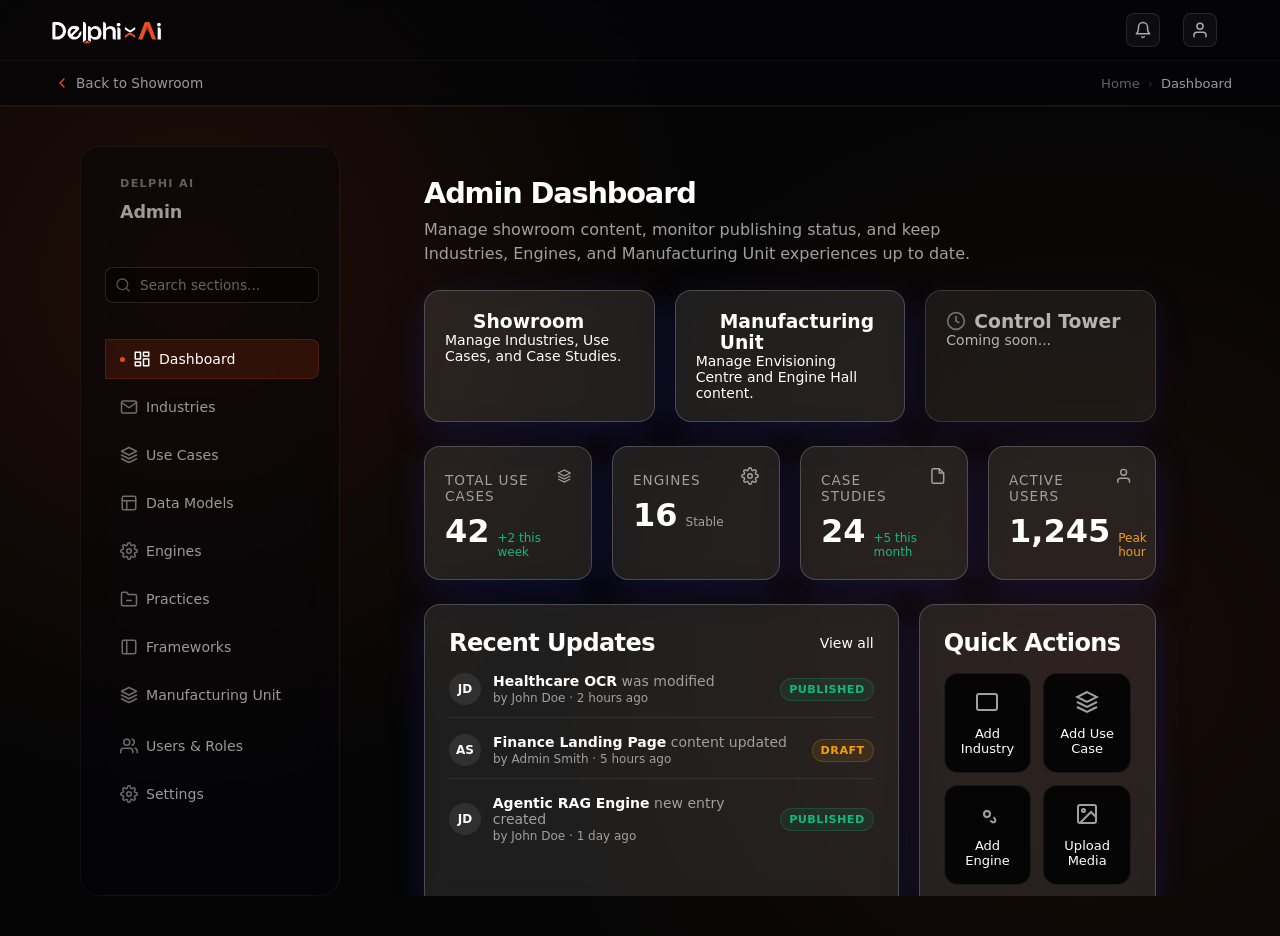
==== commit 5ed2c403: "Fix admin flow syntax errors and update related files" ====
--- a/admin/index.html
+++ b/admin/index.html
@@ -79,6 +79,10 @@
                     <svg viewBox="0 0 24 24" fill="none" stroke="currentColor" stroke-width="2" stroke-linecap="round" stroke-linejoin="round"><path d="M12 2L2 7l10 5 10-5-10-5zM2 17l10 5 10-5M2 12l10 5 10-5"></path></svg>
                     <span>Use Cases</span>
                 </li>
+                  <li class="admin-nav-item" data-target="screen-datamodels">
+                      <svg viewBox="0 0 24 24" fill="none" stroke="currentColor" stroke-width="2" stroke-linecap="round" stroke-linejoin="round"><rect x="3" y="3" width="18" height="18" rx="2" ry="2"></rect><line x1="3" y1="9" x2="21" y2="9"></line><line x1="9" y1="21" x2="9" y2="9"></line></svg>
+                      <span>Data Models</span>
+                  </li>
                 
                 <li class="admin-nav-item" data-target="screen-engines">
                     <svg viewBox="0 0 24 24" fill="none" stroke="currentColor" stroke-width="2" stroke-linecap="round" stroke-linejoin="round"><circle cx="12" cy="12" r="3"></circle><path d="M19.4 15a1.65 1.65 0 0 0 .33 1.82l.06.06a2 2 0 0 1 0 2.83 2 2 0 0 1-2.83 0l-.06-.06a1.65 1.65 0 0 0-1.82-.33 1.65 1.65 0 0 0-1 1.51V21a2 2 0 0 1-2 2 2 2 0 0 1-2-2v-.09A1.65 1.65 0 0 0 9 19.4a1.65 1.65 0 0 0-1.82.33l-.06.06a2 2 0 0 1-2.83 0 2 2 0 0 1 0-2.83l.06-.06a1.65 1.65 0 0 0 .33-1.82 1.65 1.65 0 0 0-1.51-1H3a2 2 0 0 1-2-2 2 2 0 0 1 2-2h.09A1.65 1.65 0 0 0 4.6 9a1.65 1.65 0 0 0-.33-1.82l-.06-.06a2 2 0 0 1 0-2.83 2 2 0 0 1 2.83 0l.06.06a1.65 1.65 0 0 0 1.82.33H9a1.65 1.65 0 0 0 1-1.51V3a2 2 0 0 1 2-2 2 2 0 0 1 2 2v.09a1.65 1.65 0 0 0 1 1.51 1.65 1.65 0 0 0 1.82-.33l.06-.06a2 2 0 0 1 2.83 0 2 2 0 0 1 0 2.83l-.06.06a1.65 1.65 0 0 0-.33 1.82V9a1.65 1.65 0 0 0 1.51 1H21a2 2 0 0 1 2 2 2 2 0 0 1-2 2h-.09a1.65 1.65 0 0 0-1.51 1z"></path></svg>
@@ -87,6 +91,10 @@
                 <li class="admin-nav-item" data-target="screen-practices">
                     <svg viewBox="0 0 24 24" fill="none" stroke="currentColor" stroke-width="2" stroke-linecap="round" stroke-linejoin="round"><path d="M22 19a2 2 0 0 1-2 2H4a2 2 0 0 1-2-2V5a2 2 0 0 1 2-2h5l2 3h9a2 2 0 0 1 2 2z"></path><line x1="9" y1="14" x2="15" y2="14"></line></svg>
                     <span>Practices</span>
+                </li>
+                <li class="admin-nav-item" data-target="screen-frameworks">
+                    <svg viewBox="0 0 24 24" fill="none" stroke="currentColor" stroke-width="2" stroke-linecap="round" stroke-linejoin="round"><rect x="3" y="3" width="18" height="18" rx="2" ry="2"></rect><line x1="9" y1="3" x2="9" y2="21"></line></svg>
+                    <span>Frameworks</span>
                 </li>
                 <li class="admin-nav-item" data-target="screen-manufacturing">
                     <svg viewBox="0 0 24 24" fill="none" stroke="currentColor" stroke-width="2" stroke-linecap="round" stroke-linejoin="round"><polygon points="12 2 2 7 12 12 22 7 12 2"></polygon><polyline points="2 17 12 22 22 17"></polyline><polyline points="2 12 12 17 22 12"></polyline></svg>
@@ -466,23 +474,16 @@
                                 <label class="form-label">Industry Name</label>
                                 <input type="text" class="input-field" placeholder="e.g., Healthcare">
                             </div>
-                            <div class="form-group">
-                                <label class="form-label">Short Subtitle</label>
-                                <input type="text" class="input-field" placeholder="Brief one-liner">
-                            </div>
+                            
                             <div class="form-group" style="grid-column: span 2;">
                                 <label class="form-label">Industry Description</label>
                                 <textarea class="form-textarea" placeholder="Full descriptive text..."></textarea>
                             </div>
                         </div>
-                        <div class="form-grid" style="margin-top:var(--space-5);">
-                            <div class="form-group">
-                                <label class="form-label">Industry Icon / Hero Image</label>
-                                <div class="image-uploader">
-                                    <svg width="24" height="24" viewBox="0 0 24 24" fill="none" stroke="currentColor" stroke-width="2"><rect x="3" y="3" width="18" height="18" rx="2" ry="2"></rect><circle cx="8.5" cy="8.5" r="1.5"></circle><polyline points="21 15 16 10 5 21"></polyline></svg>
-                                    <div>Click to upload or drag & drop</div>
-                                </div>
-                            </div>
+                    </div>
+
+                    <div class="admin-form-section">
+                        <div class="form-grid">
                             <div class="form-group">
                                 <label class="form-label">Status</label>
                                 <select class="input-field">
@@ -490,6 +491,138 @@
                                     <option>Published</option>
                                     <option>Archived</option>
                                 </select>
+                            </div>
+                        </div>
+                    </div>
+
+                    <div class="tab-list" style="margin-bottom: var(--space-6);">
+                        <button class="tab-item active" data-active="true" data-target="ind-tab-data">Data Model</button>
+                        <button class="tab-item" data-active="false" data-target="ind-tab-frameworks">Frameworks</button>
+                        <button class="tab-item" data-active="false" data-target="ind-tab-practices">Best Practices</button>
+                    </div>
+
+                    <!-- DATA MODEL TAB -->
+                    <div id="ind-tab-data" class="tab-pane active">
+                        <div class="admin-form-section">
+                            <h3>Data Model Details</h3>
+                            <div class="form-grid">
+                                <div class="form-group">
+                                    <label class="form-label">Section</label>
+                                    <input type="text" class="input-field" placeholder="e.g. Core Models">
+                                </div>
+                                <div class="form-group">
+                                    <label class="form-label">Title</label>
+                                    <input type="text" class="input-field" placeholder="e.g. Patient Journey Analytics">
+                                </div>
+                                <div class="form-group" style="grid-column: span 2;">
+                                    <label class="form-label">Description</label>
+                                    <textarea class="form-textarea" placeholder="Describe the data model..."></textarea>
+                                </div>
+                                <div class="form-group" style="grid-column: span 2;">
+                                    <label class="form-label">Upload Image</label>
+                                    <div class="image-uploader">
+                                        <svg width="24" height="24" viewBox="0 0 24 24" fill="none" stroke="currentColor" stroke-width="2"><rect x="3" y="3" width="18" height="18" rx="2" ry="2"></rect><circle cx="8.5" cy="8.5" r="1.5"></circle><polyline points="21 15 16 10 5 21"></polyline></svg>
+                                        <div>Click to upload or drag & drop image</div>
+                                    </div>
+                                    <!-- Image Preview Card -->
+                                    <div style="display:flex; align-items:center; gap:16px; margin-top:16px; padding:12px; border:1px solid var(--color-border-light); border-radius:8px; background:var(--surface-light);">
+                                        <img src="../assets/Card Images/Card Image 1.jpg" style="width:60px; height:60px; object-fit:cover; border-radius:4px;" alt="preview">
+                                        <div style="flex:1;">
+                                            <div style="font-weight:600; font-size:14px;">data_model_preview.jpg</div>
+                                            <div style="font-size:12px; color:var(--color-text-muted);">2.4 MB</div>
+                                        </div>
+                                        <button class="btn-ghost" style="padding:4px 8px;">Replace</button>
+                                        <button class="btn-ghost" style="color:red; padding:4px 8px;">Delete</button>
+                                    </div>
+                                </div>
+                            </div>
+                        </div>
+                    </div>
+
+                    <!-- FRAMEWORKS TAB -->
+                    <div id="ind-tab-frameworks" class="tab-pane hidden">
+                        <div class="admin-form-section">
+                            <div style="display:flex; justify-content:space-between; align-items:center; margin-bottom:var(--space-4);">
+                                <h3>Framework Cards</h3>
+                                <button class="btn-secondary">+ Add New Card</button>
+                            </div>
+                            
+                            <!-- Repeatable Framework Card -->
+                            <div style="border: 1px solid var(--color-border-light); padding: var(--space-4); border-radius: var(--radius-md); margin-bottom: var(--space-3); background:var(--surface-card);">
+                                <div style="display:flex; justify-content:space-between; margin-bottom:16px;">
+                                    <h4 style="margin:0;">Framework Card 1</h4>
+                                    <div>
+                                        <button class="btn-ghost" style="padding:4px 8px;">Edit</button>
+                                        <button class="btn-ghost" style="color:red; padding:4px 8px;">Delete</button>
+                                        <button class="btn-ghost" style="padding:4px 8px;">Reorder ?</button>
+                                    </div>
+                                </div>
+                                <div class="form-grid">
+                                    <div class="form-group" style="grid-column: span 2;">
+                                        <label class="form-label">Title</label>
+                                        <input type="text" class="input-field" placeholder="Framework title">
+                                    </div>
+                                    <div class="form-group" style="grid-column: span 2;">
+                                        <label class="form-label">Description</label>
+                                        <textarea class="form-textarea" placeholder="Framework description"></textarea>
+                                    </div>
+                                    <div class="form-group" style="grid-column: span 2;">
+                                        <label class="form-label">Upload File (PDF, PNG, JPG, PPT, DOC, ZIP)</label>
+                                        <div class="image-uploader">
+                                            <svg width="24" height="24" viewBox="0 0 24 24" fill="none" stroke="currentColor" stroke-width="2"><path d="M21 15v4a2 2 0 0 1-2 2H5a2 2 0 0 1-2-2v-4"></path><polyline points="17 8 12 3 7 8"></polyline><line x1="12" y1="3" x2="12" y2="15"></line></svg>
+                                            <div>Click to upload file</div>
+                                        </div>
+                                        <!-- File Preview -->
+                                        <div style="display:flex; align-items:center; gap:16px; margin-top:16px; padding:12px; border:1px solid var(--color-border-light); border-radius:8px; background:var(--surface-light);">
+                                            <div style="width:40px; height:40px; background:rgba(233,76,23,0.1); color:var(--color-brand-orange); display:flex; align-items:center; justify-content:center; border-radius:8px; font-weight:bold; font-size:12px;">PDF</div>
+                                            <div style="flex:1;">
+                                                <div style="font-weight:600; font-size:14px;">framework_v1.pdf</div>
+                                                <div style="font-size:12px; color:var(--color-text-muted);">3.1 MB</div>
+                                            </div>
+                                            <button class="btn-ghost" style="padding:4px 8px;">Preview</button>
+                                            <button class="btn-ghost" style="color:red; padding:4px 8px;">Delete</button>
+                                        </div>
+                                    </div>
+                                </div>
+                            </div>
+                        </div>
+                    </div>
+
+                    <!-- BEST PRACTICES TAB -->
+                    <div id="ind-tab-practices" class="tab-pane hidden">
+                        <div class="admin-form-section">
+                            <div style="display:flex; justify-content:space-between; align-items:center; margin-bottom:var(--space-4);">
+                                <h3>Best Practice Cards</h3>
+                                <button class="btn-secondary">+ Add New Card</button>
+                            </div>
+                            
+                            <!-- Repeatable Best Practice Card -->
+                            <div style="border: 1px solid var(--color-border-light); padding: var(--space-4); border-radius: var(--radius-md); margin-bottom: var(--space-3); background:var(--surface-card);">
+                                <div style="display:flex; justify-content:space-between; margin-bottom:16px;">
+                                    <h4 style="margin:0;">Best Practice 1</h4>
+                                    <div>
+                                        <button class="btn-ghost" style="padding:4px 8px;">Edit</button>
+                                        <button class="btn-ghost" style="color:red; padding:4px 8px;">Delete</button>
+                                        <button class="btn-ghost" style="padding:4px 8px;">Reorder ?</button>
+                                    </div>
+                                </div>
+                                <div class="form-grid">
+                                    <div class="form-group" style="grid-column: span 2;">
+                                        <label class="form-label">Title</label>
+                                        <input type="text" class="input-field" placeholder="Best practice title">
+                                    </div>
+                                    <div class="form-group" style="grid-column: span 2;">
+                                        <label class="form-label">Description</label>
+                                        <textarea class="form-textarea" placeholder="Best practice description"></textarea>
+                                    </div>
+                                    <div class="form-group" style="grid-column: span 2;">
+                                        <label class="form-label">Upload File</label>
+                                        <div class="image-uploader">
+                                            <svg width="24" height="24" viewBox="0 0 24 24" fill="none" stroke="currentColor" stroke-width="2"><path d="M21 15v4a2 2 0 0 1-2 2H5a2 2 0 0 1-2-2v-4"></path><polyline points="17 8 12 3 7 8"></polyline><line x1="12" y1="3" x2="12" y2="15"></line></svg>
+                                            <div>Click to upload file</div>
+                                        </div>
+                                    </div>
+                                </div>
                             </div>
                         </div>
                     </div>
@@ -550,25 +683,78 @@
                 </section>
 
                 <!-- SCREEN 05: Add / Edit Use Case -->
-                <section id="screen-usecase-form" class="admin-screen">
-                    <div class="admin-page-header">
-                        <div><h1 class="page-title">Add Use Case</h1></div>
-                    </div>
-
-                    <div class="admin-form-section">
-                        <h3>Basic Information</h3>
+                  <section id="screen-usecase-form" class="admin-screen">
+                      <div class="admin-page-header">
+                          <div><h1 class="page-title">Add Use Case</h1></div>
+                      </div>
+  
+                      <div class="admin-form-section">
+                          <h3>Basic Information</h3>
+                          <div class="form-grid">
+                              <div class="form-group" style="grid-column: span 2;">
+                                  <label class="form-label">Use Case Title</label>
+                                  <input type="text" class="input-field">
+                              </div>
+                              <div class="form-group">
+                                  <label class="form-label">Industry Selection</label>
+                                  <select class="input-field">
+                                      <option>Select Industry</option>
+                                      <option>Healthcare</option>
+                                      <option>Financial Services</option>
+                                      <option>Public Sector</option>
+                                      <option>Manufacturing</option>
+                                      <option>Retail</option>
+                                      <option>Other</option>
+                                  </select>
+                              </div>
+                              <div class="form-group">
+                                  <label class="form-label">Project Type</label>
+                                  <input type="text" class="input-field" placeholder="e.g. MVP, Prototype">
+                              </div>
+                              <div class="form-group" style="grid-column: span 2;">
+                                  <label class="form-label">Chips</label>
+                                  <input type="text" class="input-field" placeholder="Comma separated, e.g., AI, Analytics">
+                              </div>
+                              <div class="form-group">
+                                  <label class="form-label">Try Demo Link</label>
+                                  <input type="url" class="input-field" placeholder="https://...">
+                              </div>
+                              <div class="form-group">
+                                  <label class="form-label">View Prototype Link</label>
+                                  <input type="url" class="input-field" placeholder="https://...">
+                              </div>
+                              <div class="form-group">
+                                  <label class="form-label">Watch Video Link</label>
+                                  <input type="url" class="input-field" placeholder="https://...">
+                              </div>
+                              <div class="form-group" style="grid-column: span 2;">
+                                  <label class="form-label">Full Description</label>
+                                  <textarea class="form-textarea"></textarea>
+                              </div>
+                          </div>
+                      </div>
+
+                      <div class="admin-form-section">
+                          <h3>Filter Tags</h3>
                         <div class="form-grid">
+                            <div class="form-group">
+                                <label class="form-label">Technology</label>
+                                <input type="text" class="input-field" placeholder="e.g. GenAI">
+                            </div>
+                            <div class="form-group">
+                                <label class="form-label">Category (Multi-Select)</label>
+                                <select class="input-field" multiple style="height: 100px;">
+                                    <option>Data</option>
+                                    <option>AI</option>
+                                    <option>Cloud</option>
+                                    <option>Infrastructure & Security</option>
+                                    <option>Gen AI</option>
+                                    <option>Digital</option>
+                                </select>
+                            </div>
                             <div class="form-group" style="grid-column: span 2;">
-                                <label class="form-label">Use Case Title</label>
-                                <input type="text" class="input-field">
-                            </div>
-                            <div class="form-group" style="grid-column: span 2;">
-                                <label class="form-label">Tags</label>
-                                <input type="text" class="input-field" placeholder="e.g. GenAI, Operations (Comma separated)">
-                            </div>
-                            <div class="form-group" style="grid-column: span 2;">
-                                <label class="form-label">Full Description</label>
-                                <textarea class="form-textarea"></textarea>
+                                <label class="form-label">Project Type</label>
+                                <input type="text" class="input-field" placeholder="e.g. MVP, Prototype">
                             </div>
                         </div>
                     </div>
@@ -594,77 +780,99 @@
                     </div>
 
                     <div class="admin-form-section">
-                        <h3>Impact & KPIs Card</h3>
-                        <div style="border: 1px solid var(--color-border-light); padding: var(--space-4); border-radius: var(--radius-md); margin-bottom: var(--space-3);">
-                            <div class="form-grid">
-                                <div class="form-group">
-                                    <label class="form-label">Small Title</label>
-                                    <input type="text" class="input-field" placeholder="e.g. Metric">
-                                </div>
-                                <div class="form-group">
-                                    <label class="form-label">Title</label>
-                                    <input type="text" class="input-field" placeholder="e.g. 50% Reduction">
-                                </div>
-                                <div class="form-group" style="grid-column: span 2;">
-                                    <label class="form-label">Description</label>
-                                    <textarea class="form-textarea" style="min-height: 60px;"></textarea>
-                                </div>
-                            </div>
-                            <div style="display:flex; justify-content:flex-end; margin-top:var(--space-3);">
-                                <button class="btn-ghost" style="color: #ef4444; border-color: rgba(239, 68, 68, 0.3);">Remove Card</button>
-                            </div>
-                        </div>
-                        <button class="btn-secondary" style="width: 100%;">+ Add Another KPI Card</button>
-                    </div>
+                          <h3>Impact & KPIs Card</h3>
+                          <div style="border: 1px solid var(--color-border-light); padding: var(--space-4); border-radius: var(--radius-md); margin-bottom: var(--space-3);">
+                              <div class="form-grid">
+                                  <div class="form-group">
+                                      <label class="form-label">Small Title</label>
+                                      <input type="text" class="input-field" placeholder="e.g. Metric">
+                                  </div>
+                                  <div class="form-group">
+                                      <label class="form-label">Title</label>
+                                      <input type="text" class="input-field" placeholder="e.g. 50% Reduction">
+                                  </div>
+                                  <div class="form-group" style="grid-column: span 2;">
+                                      <label class="form-label">Description</label>
+                                      <textarea class="form-textarea" style="min-height: 60px;"></textarea>
+                                  </div>
+                              </div>
+                              <div style="display:flex; justify-content:flex-end; margin-top:var(--space-3);">
+                                  <button class="btn-ghost" style="color: #ef4444; border-color: rgba(239, 68, 68, 0.3);">Remove Card</button>
+                              </div>
+                          </div>
+                          <div style="border: 1px solid var(--color-border-light); padding: var(--space-4); border-radius: var(--radius-md); margin-bottom: var(--space-3);">
+                              <div class="form-grid">
+                                  <div class="form-group">
+                                      <label class="form-label">Small Title</label>
+                                      <input type="text" class="input-field" placeholder="e.g. Metric">
+                                  </div>
+                                  <div class="form-group">
+                                      <label class="form-label">Title</label>
+                                      <input type="text" class="input-field" placeholder="e.g. 50% Reduction">
+                                  </div>
+                                  <div class="form-group" style="grid-column: span 2;">
+                                      <label class="form-label">Description</label>
+                                      <textarea class="form-textarea" style="min-height: 60px;"></textarea>
+                                  </div>
+                              </div>
+                              <div style="display:flex; justify-content:flex-end; margin-top:var(--space-3);">
+                                  <button class="btn-ghost" style="color: #ef4444; border-color: rgba(239, 68, 68, 0.3);">Remove Card</button>
+                              </div>
+                          </div>
+                          <div style="border: 1px solid var(--color-border-light); padding: var(--space-4); border-radius: var(--radius-md); margin-bottom: var(--space-3);">
+                              <div class="form-grid">
+                                  <div class="form-group">
+                                      <label class="form-label">Small Title</label>
+                                      <input type="text" class="input-field" placeholder="e.g. Metric">
+                                  </div>
+                                  <div class="form-group">
+                                      <label class="form-label">Title</label>
+                                      <input type="text" class="input-field" placeholder="e.g. 50% Reduction">
+                                  </div>
+                                  <div class="form-group" style="grid-column: span 2;">
+                                      <label class="form-label">Description</label>
+                                      <textarea class="form-textarea" style="min-height: 60px;"></textarea>
+                                  </div>
+                              </div>
+                              <div style="display:flex; justify-content:flex-end; margin-top:var(--space-3);">
+                                  <button class="btn-ghost" style="color: #ef4444; border-color: rgba(239, 68, 68, 0.3);">Remove Card</button>
+                              </div>
+                          </div>
+                          <button class="btn-secondary" style="width: 100%;">+ Add Another KPI Card</button>
+                      </div>
 
                     <div class="admin-form-section">
                         <h3>Our Approach</h3>
                         <div class="form-grid full">
                             <div style="padding: var(--space-4); border: 1px solid var(--color-border-light); border-radius: var(--radius-md);">
                                 <h4 style="margin: 0 0 var(--space-3) 0; font-size: 1rem;">Executive Summary</h4>
-                                <div class="form-group" style="margin-bottom: var(--space-3);">
-                                    <label class="form-label">Title</label>
-                                    <input type="text" class="input-field">
-                                </div>
                                 <div class="form-group">
-                                    <label class="form-label">Description</label>
-                                    <textarea class="form-textarea"></textarea>
+                                    <label class="form-label">Description (Supports Rich Text / Bullet Points)</label>
+                                    <textarea class="form-textarea" style="min-height: 100px;"></textarea>
                                 </div>
                             </div>
 
                             <div style="padding: var(--space-4); border: 1px solid var(--color-border-light); border-radius: var(--radius-md);">
                                 <h4 style="margin: 0 0 var(--space-3) 0; font-size: 1rem;">Problem</h4>
-                                <div class="form-group" style="margin-bottom: var(--space-3);">
-                                    <label class="form-label">Title</label>
-                                    <input type="text" class="input-field">
-                                </div>
                                 <div class="form-group">
-                                    <label class="form-label">Description</label>
-                                    <textarea class="form-textarea"></textarea>
+                                    <label class="form-label">Description (Supports Rich Text / Bullet Points)</label>
+                                    <textarea class="form-textarea" style="min-height: 100px;"></textarea>
                                 </div>
                             </div>
 
                             <div style="padding: var(--space-4); border: 1px solid var(--color-border-light); border-radius: var(--radius-md);">
                                 <h4 style="margin: 0 0 var(--space-3) 0; font-size: 1rem;">Solution</h4>
-                                <div class="form-group" style="margin-bottom: var(--space-3);">
-                                    <label class="form-label">Title</label>
-                                    <input type="text" class="input-field">
-                                </div>
                                 <div class="form-group">
-                                    <label class="form-label">Description</label>
-                                    <textarea class="form-textarea"></textarea>
+                                    <label class="form-label">Description (Supports Rich Text / Bullet Points)</label>
+                                    <textarea class="form-textarea" style="min-height: 100px;"></textarea>
                                 </div>
                             </div>
 
                             <div style="padding: var(--space-4); border: 1px solid var(--color-border-light); border-radius: var(--radius-md);">
                                 <h4 style="margin: 0 0 var(--space-3) 0; font-size: 1rem;">Outcome</h4>
-                                <div class="form-group" style="margin-bottom: var(--space-3);">
-                                    <label class="form-label">Title</label>
-                                    <input type="text" class="input-field">
-                                </div>
                                 <div class="form-group">
-                                    <label class="form-label">Description</label>
-                                    <textarea class="form-textarea"></textarea>
+                                    <label class="form-label">Description (Supports Rich Text / Bullet Points)</label>
+                                    <textarea class="form-textarea" style="min-height: 100px;"></textarea>
                                 </div>
                             </div>
                         </div>
@@ -674,6 +882,13 @@
                         <h3>Stories Shared by Client</h3>
                         <div class="form-grid">
                             <div class="form-group" style="grid-column: span 2;">
+                                <label class="form-label">Client Story / Branding Image</label>
+                                <div class="image-uploader">
+                                    <svg width="24" height="24" viewBox="0 0 24 24" fill="none" stroke="currentColor" stroke-width="2"><rect x="3" y="3" width="18" height="18" rx="2" ry="2"></rect><circle cx="8.5" cy="8.5" r="1.5"></circle><polyline points="21 15 16 10 5 21"></polyline></svg>
+                                    <div>Click to upload or drag & drop client story image</div>
+                                </div>
+                            </div>
+                            <div class="form-group" style="grid-column: span 2;">
                                 <label class="form-label">Client Feedback</label>
                                 <textarea class="form-textarea"></textarea>
                             </div>
@@ -700,28 +915,104 @@
 
                     <div id="uc-tab-process" class="tab-pane hidden">
                         <div class="admin-form-section">
-                            <h3>Process Steps</h3>
-                            <div style="border: 1px solid var(--color-border-light); padding: var(--space-4); border-radius: var(--radius-md); margin-bottom: var(--space-3);">
-                                <div class="form-grid">
-                                    <div class="form-group">
-                                        <label class="form-label">Count Number</label>
-                                        <input type="number" class="input-field" placeholder="e.g. 1">
-                                    </div>
-                                    <div class="form-group">
-                                        <label class="form-label">Process Name</label>
-                                        <input type="text" class="input-field" placeholder="e.g. Data Ingestion">
-                                    </div>
-                                    <div class="form-group" style="grid-column: span 2;">
-                                        <label class="form-label">Description</label>
-                                        <textarea class="form-textarea" style="min-height: 60px;"></textarea>
-                                    </div>
-                                </div>
-                                <div style="display:flex; justify-content:flex-end; margin-top:var(--space-3);">
-                                    <button class="btn-ghost" style="color: #ef4444; border-color: rgba(239, 68, 68, 0.3);">Remove Step</button>
-                                </div>
-                            </div>
-                            <button class="btn-secondary" style="width: 100%;">+ Add Another Process Step</button>
-                        </div>
+                              <h3>Process Steps</h3>
+                              <div style="border: 1px solid var(--color-border-light); padding: var(--space-4); border-radius: var(--radius-md); margin-bottom: var(--space-3);">
+                                  <div class="form-grid">
+                                      <div class="form-group">
+                                          <label class="form-label">Count Number</label>
+                                          <input type="number" class="input-field" placeholder="e.g. 1">
+                                      </div>
+                                      <div class="form-group">
+                                          <label class="form-label">Process Name</label>
+                                          <input type="text" class="input-field" placeholder="e.g. Data Ingestion">
+                                      </div>
+                                      <div class="form-group" style="grid-column: span 2;">
+                                          <label class="form-label">Description</label>
+                                          <textarea class="form-textarea" style="min-height: 60px;"></textarea>
+                                      </div>
+                                  </div>
+                                  <div style="display:flex; justify-content:flex-end; margin-top:var(--space-3);">
+                                      <button class="btn-ghost" style="color: #ef4444; border-color: rgba(239, 68, 68, 0.3);">Remove Step</button>
+                                  </div>
+                              </div>
+                              <div style="border: 1px solid var(--color-border-light); padding: var(--space-4); border-radius: var(--radius-md); margin-bottom: var(--space-3);">
+                                  <div class="form-grid">
+                                      <div class="form-group">
+                                          <label class="form-label">Count Number</label>
+                                          <input type="number" class="input-field" placeholder="e.g. 1">
+                                      </div>
+                                      <div class="form-group">
+                                          <label class="form-label">Process Name</label>
+                                          <input type="text" class="input-field" placeholder="e.g. Data Ingestion">
+                                      </div>
+                                      <div class="form-group" style="grid-column: span 2;">
+                                          <label class="form-label">Description</label>
+                                          <textarea class="form-textarea" style="min-height: 60px;"></textarea>
+                                      </div>
+                                  </div>
+                                  <div style="display:flex; justify-content:flex-end; margin-top:var(--space-3);">
+                                      <button class="btn-ghost" style="color: #ef4444; border-color: rgba(239, 68, 68, 0.3);">Remove Step</button>
+                                  </div>
+                              </div>
+                              <div style="border: 1px solid var(--color-border-light); padding: var(--space-4); border-radius: var(--radius-md); margin-bottom: var(--space-3);">
+                                  <div class="form-grid">
+                                      <div class="form-group">
+                                          <label class="form-label">Count Number</label>
+                                          <input type="number" class="input-field" placeholder="e.g. 1">
+                                      </div>
+                                      <div class="form-group">
+                                          <label class="form-label">Process Name</label>
+                                          <input type="text" class="input-field" placeholder="e.g. Data Ingestion">
+                                      </div>
+                                      <div class="form-group" style="grid-column: span 2;">
+                                          <label class="form-label">Description</label>
+                                          <textarea class="form-textarea" style="min-height: 60px;"></textarea>
+                                      </div>
+                                  </div>
+                                  <div style="display:flex; justify-content:flex-end; margin-top:var(--space-3);">
+                                      <button class="btn-ghost" style="color: #ef4444; border-color: rgba(239, 68, 68, 0.3);">Remove Step</button>
+                                  </div>
+                              </div>
+                              <div style="border: 1px solid var(--color-border-light); padding: var(--space-4); border-radius: var(--radius-md); margin-bottom: var(--space-3);">
+                                  <div class="form-grid">
+                                      <div class="form-group">
+                                          <label class="form-label">Count Number</label>
+                                          <input type="number" class="input-field" placeholder="e.g. 1">
+                                      </div>
+                                      <div class="form-group">
+                                          <label class="form-label">Process Name</label>
+                                          <input type="text" class="input-field" placeholder="e.g. Data Ingestion">
+                                      </div>
+                                      <div class="form-group" style="grid-column: span 2;">
+                                          <label class="form-label">Description</label>
+                                          <textarea class="form-textarea" style="min-height: 60px;"></textarea>
+                                      </div>
+                                  </div>
+                                  <div style="display:flex; justify-content:flex-end; margin-top:var(--space-3);">
+                                      <button class="btn-ghost" style="color: #ef4444; border-color: rgba(239, 68, 68, 0.3);">Remove Step</button>
+                                  </div>
+                              </div>
+                              <div style="border: 1px solid var(--color-border-light); padding: var(--space-4); border-radius: var(--radius-md); margin-bottom: var(--space-3);">
+                                  <div class="form-grid">
+                                      <div class="form-group">
+                                          <label class="form-label">Count Number</label>
+                                          <input type="number" class="input-field" placeholder="e.g. 1">
+                                      </div>
+                                      <div class="form-group">
+                                          <label class="form-label">Process Name</label>
+                                          <input type="text" class="input-field" placeholder="e.g. Data Ingestion">
+                                      </div>
+                                      <div class="form-group" style="grid-column: span 2;">
+                                          <label class="form-label">Description</label>
+                                          <textarea class="form-textarea" style="min-height: 60px;"></textarea>
+                                      </div>
+                                  </div>
+                                  <div style="display:flex; justify-content:flex-end; margin-top:var(--space-3);">
+                                      <button class="btn-ghost" style="color: #ef4444; border-color: rgba(239, 68, 68, 0.3);">Remove Step</button>
+                                  </div>
+                              </div>
+                              <button class="btn-secondary" style="width: 100%;">+ Add New Step</button>
+                          </div>
                     </div>
 
                     <div id="uc-tab-architecture" class="tab-pane hidden">
@@ -775,6 +1066,76 @@
                         <button class="action-btn primary"><svg width="16" height="16" viewBox="0 0 24 24" fill="none" stroke="currentColor" stroke-width="2" style="margin-right:8px;"><path d="M19 21H5a2 2 0 0 1-2-2V5a2 2 0 0 1 2-2h11l5 5v11a2 2 0 0 1-2 2z"></path><polyline points="17 21 17 13 7 13 7 21"></polyline><polyline points="7 3 7 8 15 8"></polyline></svg>Save Use Case</button>
                     </div>
                 </section>
+
+<!-- SCREEN Data Models List -->
+                  <section id="screen-datamodels" class="admin-screen">
+                      <div class="admin-page-header">
+                          <div>
+                              <h1 class="page-title">Data Models</h1>
+                              <p class="page-subtitle">Manage all underlying data models and data structures.</p>
+                          </div>
+                          <button class="action-btn primary action-add" data-form-target="screen-datamodel-form"><svg width="16" height="16" viewBox="0 0 24 24" fill="none" stroke="currentColor" stroke-width="2" style="margin-right:8px;"><line x1="12" y1="5" x2="12" y2="19"></line><line x1="5" y1="12" x2="19" y2="12"></line></svg>Add Data Model</button>
+                      </div>
+  
+                      <div class="data-table-container">
+                          <table class="data-table">
+                              <thead>
+                                  <tr>
+                                      <th>Data Model Title</th>
+                                      <th>Status</th>
+                                      <th>Last Updated</th>
+                                      <th>Actions</th>
+                                  </tr>
+                              </thead>
+                              <tbody>
+                                  <tr>
+                                      <td><strong>Core Healthcare Model</strong></td>
+                                      <td><span class="status-badge status-published">Published</span></td>
+                                      <td>Nov 1, 2023</td>
+                                      <td>
+                                          <div class="table-actions">
+                                              <button class="table-icon-btn action-edit" data-form-target="screen-datamodel-form">Edit</button>
+                                              <button class="table-icon-btn action-delete">Delete</button>
+                                          </div>
+                                      </td>
+                                  </tr>
+                              </tbody>
+                          </table>
+                      </div>
+                  </section>
+
+                  <!-- SCREEN Add / Edit Data Model -->
+                  <section id="screen-datamodel-form" class="admin-screen">
+                      <div class="admin-page-header">
+                          <div><h1 class="page-title">Add Data Model</h1></div>
+                      </div>
+  
+                      <div class="admin-form-section">
+                          <h3>Overview</h3>
+                          <div class="form-grid">
+                              <div class="form-group" style="grid-column: span 2;">
+                                  <label class="form-label">Title</label>
+                                  <input type="text" class="input-field" placeholder="e.g. Core Healthcare Model">
+                              </div>
+                              <div class="form-group" style="grid-column: span 2;">
+                                  <label class="form-label">Description</label>
+                                  <textarea class="form-textarea" placeholder="Describe the data model..."></textarea>
+                              </div>
+                              <div class="form-group" style="grid-column: span 2;">
+                                  <label class="form-label">Image Placeholder</label>
+                                  <div class="image-uploader">
+                                      <svg width="24" height="24" viewBox="0 0 24 24" fill="none" stroke="currentColor" stroke-width="2"><rect x="3" y="3" width="18" height="18" rx="2" ry="2"></rect><circle cx="8.5" cy="8.5" r="1.5"></circle><polyline points="21 15 16 10 5 21"></polyline></svg>
+                                      <div>Click to upload or drag & drop</div>
+                                  </div>
+                              </div>
+                          </div>
+                      </div>
+                      
+                      <div class="save-action-bar">
+                          <button class="btn-ghost action-cancel-form" data-back-target="screen-datamodels">Cancel</button>
+                          <button class="action-btn primary"><svg width="16" height="16" viewBox="0 0 24 24" fill="none" stroke="currentColor" stroke-width="2" style="margin-right:8px;"><path d="M19 21H5a2 2 0 0 1-2-2V5a2 2 0 0 1 2-2h11l5 5v11a2 2 0 0 1-2 2z"></path><polyline points="17 21 17 13 7 13 7 21"></polyline><polyline points="7 3 7 8 15 8"></polyline></svg>Save Data Model</button>
+                      </div>
+                  </section>
 
                 <!-- SCREEN 06: Case Studies Management -->
                 <section id="screen-casestudies" class="admin-screen">
@@ -936,7 +1297,7 @@
                             <div style="border: 1px solid var(--color-border-light); padding: var(--space-4); border-radius: var(--radius-md); margin-bottom: var(--space-3);">
                                 <div class="form-grid">
                                     <div class="form-group" style="grid-column: span 2;">
-                                        <label class="form-label">Title</label>
+                                        <label class="form-label">Metrics</label>
                                         <input type="text" class="input-field">
                                     </div>
                                     <div class="form-group" style="grid-column: span 2;">
@@ -966,89 +1327,136 @@
                         </div>
 
                         <div class="admin-form-section">
-                            <h3>Engines Used In Card</h3>
-                            <div style="border: 1px solid var(--color-border-light); padding: var(--space-4); border-radius: var(--radius-md); margin-bottom: var(--space-3);">
+                                                        <h3>Engines Used In</h3>
+                            <div style="border: 1px solid var(--color-border-light); padding: var(--space-4); border-radius: var(--radius-md); margin-bottom: var(--space-3); background:var(--surface-card);">
                                 <div class="form-grid">
                                     <div class="form-group" style="grid-column: span 2;">
-                                        <label class="form-label">Title</label>
-                                        <input type="text" class="input-field">
-                                    </div>
-                                    <div class="form-group" style="grid-column: span 2;">
-                                        <label class="form-label">Description</label>
-                                        <textarea class="form-textarea"></textarea>
-                                    </div>
-                                    <div class="form-group">
-                                        <label class="form-label">Tag</label>
-                                        <input type="text" class="input-field">
-                                    </div>
-                                    <div class="form-group">
-                                        <label class="form-label">Button Name</label>
-                                        <input type="text" class="input-field">
-                                    </div>
-                                    <div class="form-group" style="grid-column: span 2;">
-                                        <label class="form-label">Image</label>
-                                        <div class="image-uploader">
-                                            <svg width="24" height="24" viewBox="0 0 24 24" fill="none" stroke="currentColor" stroke-width="2"><rect x="3" y="3" width="18" height="18" rx="2" ry="2"></rect><circle cx="8.5" cy="8.5" r="1.5"></circle><polyline points="21 15 16 10 5 21"></polyline></svg>
-                                            <div>Click to upload or drag & drop image</div>
-                                        </div>
-                                    </div>
-                                </div>
-                                <div style="display:flex; justify-content:flex-end; margin-top:var(--space-3);">
-                                    <button class="btn-ghost" style="color: #ef4444; border-color: rgba(239, 68, 68, 0.3);">Remove Engine</button>
-                                </div>
-                            </div>
-                            <button class="btn-secondary" style="width: 100%;">+ Add Another Engine Card</button>
+                                        <label class="form-label">Select Use Cases/Industries (Multi-Select)</label>
+                                        <div id="eng-used-in-select"></div>
+                                    </div>
+                                </div>
+                            </div>
                         </div>
                     </div>
 
                     <div id="eng-tab-flow" class="tab-pane hidden">
-                        <div class="admin-form-section">
-                            <h3>Engine Flow Card</h3>
-                            <div class="form-grid">
-                                <div class="form-group" style="grid-column: span 2;">
-                                    <label class="form-label">Name</label>
-                                    <input type="text" class="input-field">
-                                </div>
-                            </div>
-                        </div>
-                    </div>
-
-                    <div id="eng-tab-tech-arch" class="tab-pane hidden">
+                          <div class="admin-form-section">
+                              <h3>Engine Flow Cards</h3>
+                              <div style="border: 1px solid var(--color-border-light); padding: var(--space-4); border-radius: var(--radius-md); margin-bottom: var(--space-3);">
+                                  <div class="form-grid">
+                                      <div class="form-group">
+                                          <label class="form-label">Sequence Number</label>
+                                          <input type="number" class="input-field" value="1">
+                                      </div>
+                                      <div class="form-group">
+                                          <label class="form-label">Name</label>
+                                          <input type="text" class="input-field">
+                                      </div>
+                                  </div>
+                                  <div style="display:flex; justify-content:flex-end; margin-top:var(--space-3);">
+                                      <button class="btn-ghost" style="color: #ef4444; border-color: rgba(239, 68, 68, 0.3);">Remove</button>
+                                  </div>
+                              </div>
+                              <div style="border: 1px solid var(--color-border-light); padding: var(--space-4); border-radius: var(--radius-md); margin-bottom: var(--space-3);">
+                                  <div class="form-grid">
+                                      <div class="form-group">
+                                          <label class="form-label">Sequence Number</label>
+                                          <input type="number" class="input-field" value="2">
+                                      </div>
+                                      <div class="form-group">
+                                          <label class="form-label">Name</label>
+                                          <input type="text" class="input-field">
+                                      </div>
+                                  </div>
+                                  <div style="display:flex; justify-content:flex-end; margin-top:var(--space-3);">
+                                      <button class="btn-ghost" style="color: #ef4444; border-color: rgba(239, 68, 68, 0.3);">Remove</button>
+                                  </div>
+                              </div>
+                              <div style="border: 1px solid var(--color-border-light); padding: var(--space-4); border-radius: var(--radius-md); margin-bottom: var(--space-3);">
+                                  <div class="form-grid">
+                                      <div class="form-group">
+                                          <label class="form-label">Sequence Number</label>
+                                          <input type="number" class="input-field" value="3">
+                                      </div>
+                                      <div class="form-group">
+                                          <label class="form-label">Name</label>
+                                          <input type="text" class="input-field">
+                                      </div>
+                                  </div>
+                                  <div style="display:flex; justify-content:flex-end; margin-top:var(--space-3);">
+                                      <button class="btn-ghost" style="color: #ef4444; border-color: rgba(239, 68, 68, 0.3);">Remove</button>
+                                  </div>
+                              </div>
+                              <div style="border: 1px solid var(--color-border-light); padding: var(--space-4); border-radius: var(--radius-md); margin-bottom: var(--space-3);">
+                                  <div class="form-grid">
+                                      <div class="form-group">
+                                          <label class="form-label">Sequence Number</label>
+                                          <input type="number" class="input-field" value="4">
+                                      </div>
+                                      <div class="form-group">
+                                          <label class="form-label">Name</label>
+                                          <input type="text" class="input-field">
+                                      </div>
+                                  </div>
+                                  <div style="display:flex; justify-content:flex-end; margin-top:var(--space-3);">
+                                      <button class="btn-ghost" style="color: #ef4444; border-color: rgba(239, 68, 68, 0.3);">Remove</button>
+                                  </div>
+                              </div>
+                              <div style="border: 1px solid var(--color-border-light); padding: var(--space-4); border-radius: var(--radius-md); margin-bottom: var(--space-3);">
+                                  <div class="form-grid">
+                                      <div class="form-group">
+                                          <label class="form-label">Sequence Number</label>
+                                          <input type="number" class="input-field" value="5">
+                                      </div>
+                                      <div class="form-group">
+                                          <label class="form-label">Name</label>
+                                          <input type="text" class="input-field">
+                                      </div>
+                                  </div>
+                                  <div style="display:flex; justify-content:flex-end; margin-top:var(--space-3);">
+                                      <button class="btn-ghost" style="color: #ef4444; border-color: rgba(239, 68, 68, 0.3);">Remove</button>
+                                  </div>
+                              </div>
+                              <button class="btn-secondary" style="width: 100%;">+ Add More Flow Steps</button>
+                          </div>
+                      </div>
+  
+                      <div id="eng-tab-tech-arch" class="tab-pane hidden">
                         <div class="admin-form-section">
                             <h3>Tech Architecture</h3>
                             <div class="form-grid">
                                 <div class="form-group" style="grid-column: span 2;">
-                                    <label class="form-label">Title</label>
-                                    <input type="text" class="input-field">
-                                </div>
-                                <div class="form-group" style="grid-column: span 2;">
-                                    <label class="form-label">Description</label>
-                                    <textarea class="form-textarea"></textarea>
+                                    <label class="form-label">Upload Architecture Diagram (Max 20MB)</label>
+                                    <div class="image-uploader">
+                                        <svg width="24" height="24" viewBox="0 0 24 24" fill="none" stroke="currentColor" stroke-width="2"><rect x="3" y="3" width="18" height="18" rx="2" ry="2"></rect><circle cx="8.5" cy="8.5" r="1.5"></circle><polyline points="21 15 16 10 5 21"></polyline></svg>
+                                        <div>Click to upload or drag & drop architecture file</div>
+                                    </div>
                                 </div>
                             </div>
                         </div>
                     </div>
 
                     <div id="eng-tab-qa" class="tab-pane hidden">
-                        <div class="admin-form-section">
-                            <h3>Quality Assurance</h3>
-                            <div class="form-grid">
-                                <div class="form-group">
-                                    <label class="form-label">Checkbox Icon (True/False)</label>
-                                    <div style="margin-top: 8px;">
-                                        <input type="checkbox" style="width: 20px; height: 20px;">
-                                    </div>
-                                </div>
-                                <div class="form-group">
-                                    <label class="form-label">Title</label>
-                                    <input type="text" class="input-field">
-                                </div>
-                                <div class="form-group" style="grid-column: span 2;">
-                                    <label class="form-label">Description</label>
-                                    <textarea class="form-textarea"></textarea>
-                                </div>
-                            </div>
-                        </div>
+                          <div class="admin-form-section">
+                              <h3>Quality Assurance</h3>
+                              <div class="form-grid">
+                                  <div class="form-group" style="grid-column: span 2;">
+                                      <label class="form-label">Title</label>
+                                      <input type="text" class="input-field" placeholder="QA Title">
+                                  </div>
+                                  <div class="form-group" style="grid-column: span 2;">
+                                      <label class="form-label">Subtitle / Description</label>
+                                      <textarea class="form-textarea" placeholder="Supports Rich Text and Bullet Points..." style="min-height: 80px;"></textarea>
+                                  </div>
+                                  <div class="form-group" style="grid-column: span 2;">
+                                      <label class="form-label">Upload QA Document (Any type, Max 20MB)</label>
+                                      <div class="media-upload-area">
+                                          <svg viewBox="0 0 24 24" fill="none" stroke="currentColor" stroke-width="2" stroke-linecap="round" stroke-linejoin="round" style="width:24px; height:24px; margin-bottom:8px; color:var(--color-text-secondary);"><rect x="3" y="3" width="18" height="18" rx="2" ry="2"></rect><circle cx="8.5" cy="8.5" r="1.5"></circle><polyline points="21 15 16 10 5 21"></polyline></svg>
+                                          <div>Click or drag to upload QA document</div>
+                                      </div>
+                                  </div>
+                              </div>
+                          </div>
                     </div>
 
                     <div class="save-action-bar">
@@ -1062,13 +1470,13 @@
                     <div class="admin-page-header">
                         <div>
                             <h1 class="page-title">Manufacturing Unit</h1>
-                            <p class="page-subtitle">Manage Envisioning Centre opportunities and Engine Hall content.</p>
+                            <p class="page-subtitle">Manage Envisioning Centre opportunities.</p>
                         </div>
                     </div>
 
                     <div class="tab-list" style="margin-bottom: var(--space-6);">
                         <button class="tab-item active" data-active="true" data-target="mfg-tab-envision">Envisioning Centre</button>
-                        <button class="tab-item" data-active="false" data-target="mfg-tab-hall">Engine Hall</button>
+                        
                     </div>
 
                     <div id="mfg-tab-envision" class="tab-pane active">
@@ -1091,229 +1499,9 @@
                             </table>
                         </div>
                     </div>
-                    <div id="mfg-tab-hall" class="tab-pane hidden">
-                        <div style="display:flex; justify-content:flex-end; margin-bottom: var(--space-4);">
-                            <button class="action-btn primary action-add" data-form-target="screen-enginehall-form"><svg width="16" height="16" viewBox="0 0 24 24" fill="none" stroke="currentColor" stroke-width="2" style="margin-right:8px;"><line x1="12" y1="5" x2="12" y2="19"></line><line x1="5" y1="12" x2="19" y2="12"></line></svg>Add Engine Hall</button>
-                        </div>
-                        <div class="data-table-container">
-                            <table class="data-table">
-                                <thead>
-                                    <tr><th>Title</th><th>Actions</th></tr>
-                                </thead>
-                                <tbody>
-                                    <tr>
-                                        <td>Featured Engine Hall Layout</td>
-                                        <td><div class="table-actions"><button class="table-icon-btn action-edit" data-form-target="screen-enginehall-form">Edit</button></div></td>
-                                    </tr>
-                                </tbody>
-                            </table>
-                        </div>
-                    </div>
-                </section>
-
-                <!-- SCREEN: Add / Edit Envisioning Centre -->
-                <section id="screen-envisioning-form" class="admin-screen">
-                    <div class="admin-page-header">
-                        <div><h1 class="page-title">Add / Edit Envisioning Centre</h1></div>
-                    </div>
-                    <div class="admin-form-section">
-                        <h3>Envisioning Centre Details</h3>
-                        <div class="form-grid">
-                            <div class="form-group" style="grid-column: span 2;">
-                                <label class="form-label">Title</label>
-                                <input type="text" class="input-field">
-                            </div>
-                            <div class="form-group" style="grid-column: span 2;">
-                                <label class="form-label">Description</label>
-                                <textarea class="form-textarea"></textarea>
-                            </div>
-                        </div>
-
-                        <h4 style="margin-top: var(--space-4); margin-bottom: var(--space-2);">Opportunity Card</h4>
-                        <div class="ui-card" style="padding: var(--space-4); border: 1px dashed var(--color-border-medium); background: transparent;">
-                            <div class="form-grid">
-                                <div class="form-group">
-                                    <label class="form-label">Card Title</label>
-                                    <input type="text" class="input-field">
-                                </div>
-                                <div class="form-group">
-                                    <label class="form-label">Status Chip</label>
-                                    <input type="text" class="input-field" placeholder="e.g. In Progress">
-                                </div>
-                                <div class="form-group" style="grid-column: span 2;">
-                                    <label class="form-label">Description</label>
-                                    <textarea class="form-textarea"></textarea>
-                                </div>
-                                <div class="form-group">
-                                    <label class="form-label">Size</label>
-                                    <input type="text" class="input-field" placeholder="e.g. $10M+">
-                                </div>
-                                <div class="form-group">
-                                    <label class="form-label">Industries</label>
-                                    <input type="text" class="input-field" placeholder="Comma separated">
-                                </div>
-                                <div class="form-group" style="grid-column: span 2;">
-                                    <label class="form-label">Question</label>
-                                    <input type="text" class="input-field">
-                                </div>
-                                <div class="form-group" style="grid-column: span 2;">
-                                    <label class="form-label">Answer in points</label>
-                                    <textarea class="form-textarea" placeholder="- Point 1&#10;- Point 2" style="min-height: 100px;"></textarea>
-                                </div>
-                            </div>
-                        </div>
-                    </div>
-                    <div class="save-action-bar">
-                        <button class="btn-ghost action-cancel-form" data-back-target="screen-manufacturing">Cancel</button>
-                        <button class="action-btn primary"><svg width="16" height="16" viewBox="0 0 24 24" fill="none" stroke="currentColor" stroke-width="2" style="margin-right:8px;"><path d="M19 21H5a2 2 0 0 1-2-2V5a2 2 0 0 1 2-2h11l5 5v11a2 2 0 0 1-2 2z"></path><polyline points="17 21 17 13 7 13 7 21"></polyline><polyline points="7 3 7 8 15 8"></polyline></svg>Save Envisioning Centre</button>
-                    </div>
-                </section>
-
-                <!-- SCREEN: Add / Edit Engine Hall -->
-                <section id="screen-enginehall-form" class="admin-screen">
-                    <div class="admin-page-header">
-                        <div><h1 class="page-title">Add / Edit Engine Hall</h1></div>
-                    </div>
-                    <div class="admin-form-section">
-                        <h3>Engine Hall Description</h3>
-                        <div class="form-grid">
-                            <div class="form-group" style="grid-column: span 2;">
-                                <label class="form-label">Title</label>
-                                <input type="text" class="input-field">
-                            </div>
-                            <div class="form-group" style="grid-column: span 2;">
-                                <label class="form-label">Description</label>
-                                <textarea class="form-textarea"></textarea>
-                            </div>
-                            <div class="form-group" style="grid-column: span 2;">
-                                <label class="form-label">Chips</label>
-                                <input type="text" class="input-field" placeholder="Comma separated">
-                            </div>
-                        </div>
-
-                        <!-- Form Tabs -->
-                        <div class="admin-tabs" style="margin-top: var(--space-6);">
-                            <button class="tab-item active" data-tab-target="tab-eh-overview">Overview</button>
-                            <button class="tab-item" data-tab-target="tab-eh-flow">Engine Flow</button>
-                            <button class="tab-item" data-tab-target="tab-eh-tech">Tech Architecture</button>
-                            <button class="tab-item" data-tab-target="tab-eh-qa">Quality assurance</button>
-                        </div>
-
-                        <!-- Tab: Overview Tab -->
-                        <div id="tab-eh-overview" class="tab-pane active">
-                            <h4 style="margin-top: var(--space-4); margin-bottom: var(--space-2);">Key Capabilities Cards</h4>
-                            <div class="ui-card" style="padding: var(--space-4); border: 1px dashed var(--color-border-medium); background: transparent;">
-                                <div class="form-grid">
-                                    <div class="form-group" style="grid-column: span 2;">
-                                        <label class="form-label">Title</label>
-                                        <input type="text" class="input-field">
-                                    </div>
-                                    <div class="form-group" style="grid-column: span 2;">
-                                        <label class="form-label">1 line description</label>
-                                        <input type="text" class="input-field">
-                                    </div>
-                                </div>
-                                <button class="btn-ghost" style="margin-top: var(--space-3); color:#ef4444; padding:4px 8px; border-color:transparent;">Remove</button>
-                            </div>
-                            <button class="btn-ghost" style="margin-top: var(--space-3); margin-bottom: var(--space-6);">+ Add Capability Card</button>
-
-                            <div class="form-grid">
-                                <div class="form-group" style="grid-column: span 2;">
-                                    <label class="form-label">Problem Description</label>
-                                    <textarea class="form-textarea"></textarea>
-                                </div>
-                                <div class="form-group" style="grid-column: span 2;">
-                                    <label class="form-label">Solution Description</label>
-                                    <textarea class="form-textarea"></textarea>
-                                </div>
-                            </div>
-
-                            <h4 style="margin-top: var(--space-6); margin-bottom: var(--space-2);">Engines used in card</h4>
-                            <div class="ui-card" style="padding: var(--space-4); border: 1px dashed var(--color-border-medium); background: transparent;">
-                                <div class="form-grid">
-                                    <div class="form-group" style="grid-column: span 2;">
-                                        <label class="form-label">Image</label>
-                                        <div class="media-upload-area">
-                                            <svg viewBox="0 0 24 24" fill="none" stroke="currentColor" stroke-width="2" stroke-linecap="round" stroke-linejoin="round" style="width:24px; height:24px; margin-bottom:8px; color:var(--color-text-secondary);"><rect x="3" y="3" width="18" height="18" rx="2" ry="2"></rect><circle cx="8.5" cy="8.5" r="1.5"></circle><polyline points="21 15 16 10 5 21"></polyline></svg>
-                                            <div>Click or drag to upload image</div>
-                                        </div>
-                                    </div>
-                                    <div class="form-group" style="grid-column: span 2;">
-                                        <label class="form-label">Title</label>
-                                        <input type="text" class="input-field">
-                                    </div>
-                                    <div class="form-group" style="grid-column: span 2;">
-                                        <label class="form-label">Description</label>
-                                        <textarea class="form-textarea"></textarea>
-                                    </div>
-                                    <div class="form-group">
-                                        <label class="form-label">Tag</label>
-                                        <input type="text" class="input-field">
-                                    </div>
-                                    <div class="form-group">
-                                        <label class="form-label">Button Name</label>
-                                        <input type="text" class="input-field">
-                                    </div>
-                                </div>
-                                <button class="btn-ghost" style="margin-top: var(--space-3); color:#ef4444; padding:4px 8px; border-color:transparent;">Remove Engine</button>
-                            </div>
-                            <button class="btn-ghost" style="margin-top: var(--space-3);">+ Add Engine</button>
-                        </div>
-
-                        <!-- Tab: Engine Flow card -->
-                        <div id="tab-eh-flow" class="tab-pane hidden">
-                            <h4 style="margin-top: var(--space-4); margin-bottom: var(--space-2);">Engine Flow card</h4>
-                            <div class="form-grid">
-                                <div class="form-group" style="grid-column: span 2;">
-                                    <label class="form-label">Name</label>
-                                    <input type="text" class="input-field">
-                                </div>
-                            </div>
-                        </div>
-
-                        <!-- Tab: Tech Architecture -->
-                        <div id="tab-eh-tech" class="tab-pane hidden">
-                            <h4 style="margin-top: var(--space-4); margin-bottom: var(--space-2);">Tech Architecture</h4>
-                            <div class="form-grid">
-                                <div class="form-group" style="grid-column: span 2;">
-                                    <label class="form-label">Title</label>
-                                    <input type="text" class="input-field">
-                                </div>
-                                <div class="form-group" style="grid-column: span 2;">
-                                    <label class="form-label">Description</label>
-                                    <textarea class="form-textarea"></textarea>
-                                </div>
-                            </div>
-                        </div>
-
-                        <!-- Tab: Quality assurance -->
-                        <div id="tab-eh-qa" class="tab-pane hidden">
-                            <h4 style="margin-top: var(--space-4); margin-bottom: var(--space-2);">Quality assurance</h4>
-                            <div class="form-grid">
-                                <div class="form-group" style="grid-column: span 2;">
-                                    <label class="form-label" style="display:flex; align-items:center; gap:8px;">
-                                        <input type="checkbox"> Checkbox Icon Active
-                                    </label>
-                                </div>
-                                <div class="form-group" style="grid-column: span 2;">
-                                    <label class="form-label">Title</label>
-                                    <input type="text" class="input-field">
-                                </div>
-                                <div class="form-group" style="grid-column: span 2;">
-                                    <label class="form-label">Description</label>
-                                    <textarea class="form-textarea"></textarea>
-                                </div>
-                            </div>
-                        </div>
-
-                    </div>
-                    <div class="save-action-bar">
-                        <button class="btn-ghost action-cancel-form" data-back-target="screen-manufacturing">Cancel</button>
-                        <button class="action-btn primary"><svg width="16" height="16" viewBox="0 0 24 24" fill="none" stroke="currentColor" stroke-width="2" style="margin-right:8px;"><path d="M19 21H5a2 2 0 0 1-2-2V5a2 2 0 0 1 2-2h11l5 5v11a2 2 0 0 1-2 2z"></path><polyline points="17 21 17 13 7 13 7 21"></polyline><polyline points="7 3 7 8 15 8"></polyline></svg>Save Engine Hall</button>
-                    </div>
-                </section>
-
-                <!-- SCREEN 11: Architecture Diagrams Removed -->
+                    </section>
+
+                  <!-- SCREEN 11: Architecture Diagrams Removed -->
                 <section id="screen-media" class="admin-screen">
                     <div class="admin-page-header">
                         <div>
@@ -1431,12 +1619,24 @@
                                 <textarea class="form-textarea"></textarea>
                             </div>
                             <div class="form-group" style="grid-column: span 2;">
-                                <label class="form-label">Member Card (Image/Details)</label>
+                                <label class="form-label">Member Images (Upload up to 12)</label>
                                 <div class="media-upload-area">
                                     <svg viewBox="0 0 24 24" fill="none" stroke="currentColor" stroke-width="2" stroke-linecap="round" stroke-linejoin="round" style="width:24px; height:24px; margin-bottom:8px; color:var(--color-text-secondary);"><rect x="3" y="3" width="18" height="18" rx="2" ry="2"></rect><circle cx="8.5" cy="8.5" r="1.5"></circle><polyline points="21 15 16 10 5 21"></polyline></svg>
-                                    <div>Click or drag to upload member card image</div>
-                                    <div style="font-size:12px; color:var(--color-text-secondary); margin-top:4px;">JPG, PNG, WebP up to 2MB</div>
-                                </div>
+                                    <div>Click or drag to upload up to 12 member images</div>
+                                    <div style="font-size:12px; color:var(--color-text-secondary); margin-top:4px;">JPG, PNG, WebP up to 2MB each</div>
+                                </div>
+                            </div>
+                            <div class="form-group">
+                                <label class="form-label">Member Name</label>
+                                <input type="text" class="input-field" placeholder="Member Name">
+                            </div>
+                            <div class="form-group">
+                                <label class="form-label">Member Role</label>
+                                <input type="text" class="input-field" placeholder="Member Role">
+                            </div>
+                            <div class="form-group" style="grid-column: span 2;">
+                                <label class="form-label">Member Bio / Details</label>
+                                <textarea class="form-textarea" placeholder="Member details..."></textarea>
                             </div>
                         </div>
 
@@ -1457,6 +1657,13 @@
                                 <div class="form-group" style="grid-column: span 2;">
                                     <label class="form-label">Frameworks Description</label>
                                     <textarea class="form-textarea"></textarea>
+                                </div>
+                                <div class="form-group" style="grid-column: span 2;">
+                                    <label class="form-label">Upload Framework File (Any type, Max 20MB)</label>
+                                    <div class="media-upload-area">
+                                        <svg viewBox="0 0 24 24" fill="none" stroke="currentColor" stroke-width="2" stroke-linecap="round" stroke-linejoin="round" style="width:24px; height:24px; margin-bottom:8px; color:var(--color-text-secondary);"><rect x="3" y="3" width="18" height="18" rx="2" ry="2"></rect><circle cx="8.5" cy="8.5" r="1.5"></circle><polyline points="21 15 16 10 5 21"></polyline></svg>
+                                        <div>Click or drag to upload framework document</div>
+                                    </div>
                                 </div>
                             </div>
                             
@@ -1499,12 +1706,7 @@
                             <h4 style="margin-top: var(--space-4); margin-bottom: var(--space-2);">Best Practice Cards</h4>
                             <div class="ui-card" style="padding: var(--space-4); border: 1px dashed var(--color-border-medium); background: transparent;">
                                 <div class="form-grid">
-                                    <div class="form-group">
-                                        <label class="form-label" style="display:flex; align-items:center; gap:8px;">
-                                            <input type="checkbox" checked> Checked Status
-                                        </label>
-                                    </div>
-                                    <div class="form-group">
+                                    <div class="form-group" style="grid-column: span 2;">
                                         <label class="form-label">Title</label>
                                         <input type="text" class="input-field">
                                     </div>
@@ -1600,3 +1802,27 @@
 
 
 
+
+
+
+
+
+
+
+
+
+
+
+
+
+
+
+
+
+
+
+
+
+
+
+
--- a/admin/css/admin.css
+++ b/admin/css/admin.css
@@ -606,3 +606,149 @@
     height: 100% !important;
     overflow-y: auto !important;
 }
+
+.admin-tabs {
+    display: flex;
+    gap: 16px;
+    border-bottom: 1px solid var(--color-border-light);
+    margin-bottom: 24px;
+}
+.admin-tabs .tab-item {
+    padding: 12px 24px;
+    background: transparent;
+    border: none;
+    border-bottom: 2px solid transparent;
+    color: var(--color-text-secondary);
+    cursor: pointer;
+    font-weight: 500;
+    transition: all 0.2s ease;
+}
+.admin-tabs .tab-item:hover {
+    color: var(--color-text-primary);
+}
+.admin-tabs .tab-item.active {
+    color: var(--color-primary);
+    border-bottom-color: var(--color-primary);
+}
+.btn-secondary {
+    background: rgba(255, 255, 255, 0.8);
+    color: #333333;
+    border: 1px solid rgba(0, 0, 0, 0.2);
+    padding: 8px 16px;
+    border-radius: 8px;
+    font-weight: 500;
+    cursor: pointer;
+    transition: all 0.3s ease;
+    backdrop-filter: blur(4px);
+}
+
+.btn-secondary:hover {
+    background: rgba(233, 76, 23, 0.05); /* subtle orange tint */
+    border-color: var(--color-brand-orange, #e94c17);
+    color: var(--color-brand-orange, #e94c17);
+}
+/* Unified Multi-Select Component */
+.multi-select-container {
+    position: relative;
+    width: 100%;
+    margin-bottom: 1rem;
+}
+
+.multi-select-input-wrapper {
+    display: flex;
+    flex-wrap: wrap;
+    gap: 8px;
+    padding: 8px;
+    background: var(--surface-light);
+    border: 1px solid var(--border-color);
+    border-radius: 8px;
+    min-height: 48px;
+    align-items: center;
+    cursor: text;
+}
+
+.multi-select-input-wrapper input.multi-select-search {
+    border: none;
+    background: transparent;
+    color: var(--color-text-primary);
+    flex: 1;
+    min-width: 120px;
+    outline: none;
+    font-size: 0.95rem;
+    padding: 4px;
+}
+
+.multi-select-dropdown {
+    position: absolute;
+    top: 100%;
+    left: 0;
+    right: 0;
+    background: var(--surface-card);
+    border: 1px solid var(--border-color);
+    border-radius: 8px;
+    margin-top: 4px;
+    max-height: 200px;
+    overflow-y: auto;
+    z-index: 100;
+    display: none;
+    box-shadow: 0 8px 24px rgba(0, 0, 0, 0.2);
+    backdrop-filter: blur(12px);
+}
+
+.multi-select-dropdown.open {
+    display: block;
+}
+
+.multi-option {
+    padding: 10px 16px;
+    cursor: pointer;
+    color: var(--color-text-primary);
+    transition: background 0.2s;
+    display: flex;
+    align-items: center;
+    gap: 8px;
+}
+
+.multi-option:hover {
+    background: var(--surface-orange-soft);
+}
+
+.multi-option.selected {
+    background: rgba(233, 76, 23, 0.1);
+    color: var(--color-brand-orange);
+    font-weight: 600;
+}
+
+.multi-chip {
+    display: inline-flex;
+    align-items: center;
+    gap: 6px;
+    padding: 4px 10px;
+    background: rgba(233, 76, 23, 0.1);
+    color: var(--color-brand-orange);
+    border: 1px solid rgba(233, 76, 23, 0.2);
+    border-radius: 16px;
+    font-size: 0.85rem;
+    font-weight: 500;
+}
+
+.multi-chip-remove {
+    cursor: pointer;
+    display: inline-flex;
+    align-items: center;
+    justify-content: center;
+    width: 16px;
+    height: 16px;
+    border-radius: 50%;
+    transition: all 0.2s;
+}
+
+.multi-chip-remove:hover {
+    background: var(--color-brand-orange);
+    color: white;
+}
+
+.multi-chip-remove svg {
+    width: 12px;
+    height: 12px;
+}
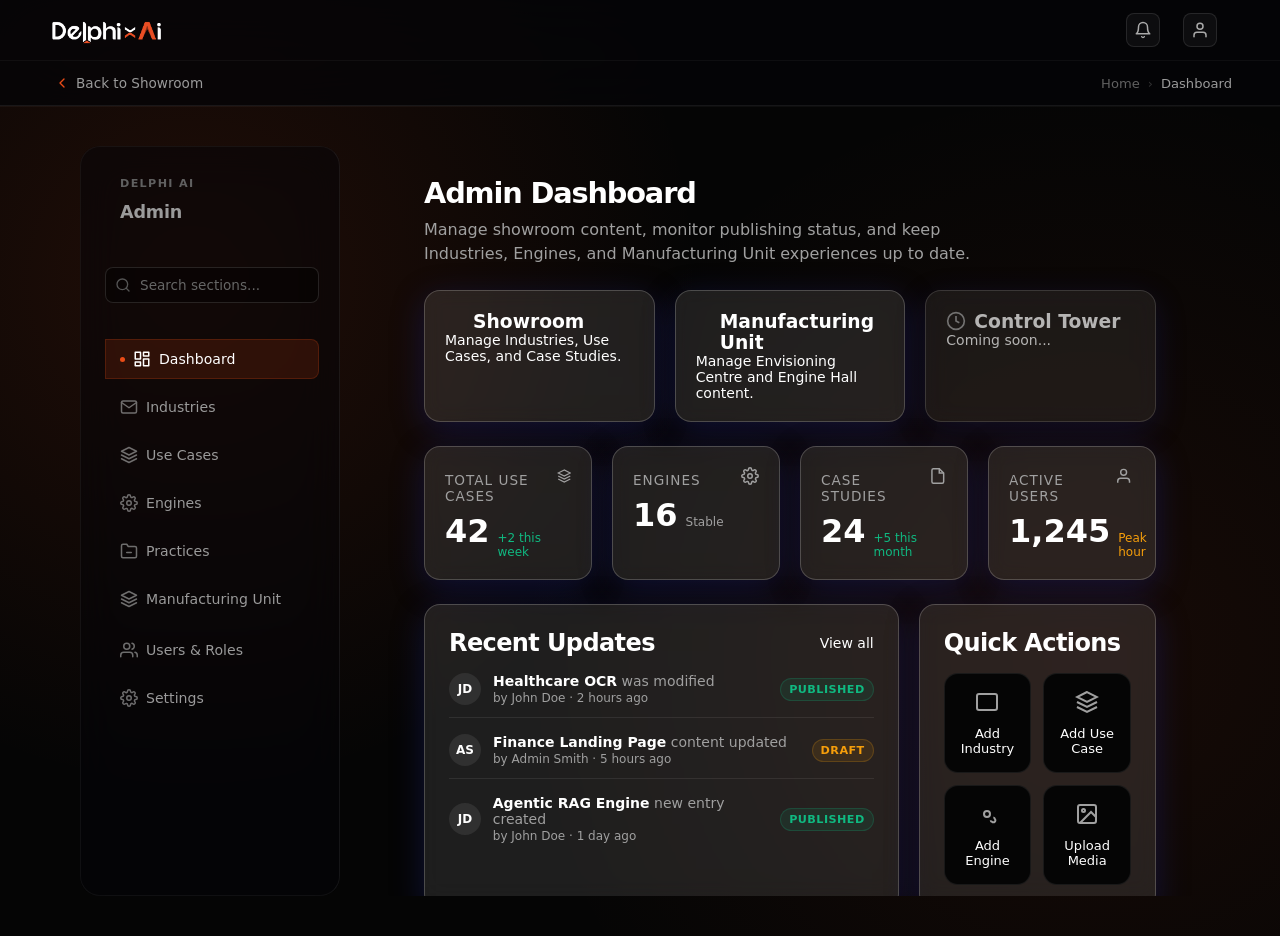
==== commit a2c025be: "Update admin UI multiselect styling and layout" ====
--- a/admin/index.html
+++ b/admin/index.html
@@ -1,38 +1,44 @@
 <!DOCTYPE html>
 <html lang="en">
+
 <head>
     <meta charset="UTF-8">
     <meta name="viewport" content="width=device-width, initial-scale=1.0">
     <title>Admin - Delphi Ecosystem Showroom</title>
     <!-- General Sans Font -->
-    <link href="https://api.fontshare.com/v2/css?f[]=general-sans@200,300,400,500,600,700&display=swap" rel="stylesheet">
-    
+    <link href="https://api.fontshare.com/v2/css?f[]=general-sans@200,300,400,500,600,700&display=swap"
+        rel="stylesheet">
+
     <!-- Shared Design Tokens & Base Styles -->
     <link rel="stylesheet" href="../tokens.css">
     <link rel="stylesheet" href="../css/style.css">
-    
+
     <!-- Admin Specific Styles -->
     <link rel="stylesheet" href="css/admin.css">
 </head>
+
 <body class="app-surface">
-    <canvas id="particle-canvas" style="position: fixed; top:0; left:0; width: 100vw; height: 100vh; z-index: 0; pointer-events: none;"></canvas>
+    <canvas id="particle-canvas"
+        style="position: fixed; top:0; left:0; width: 100vw; height: 100vh; z-index: 0; pointer-events: none;"></canvas>
 
     <!-- Global Layout -->
-        <header class="universal-header">
+    <header class="universal-header">
         <div class="header-brand-bar">
             <div class="logo" onclick="window.location.href='../index.html'">
                 <img src="../assets/Delphi x AI.png" alt="Delphi x AI">
             </div>
             <div class="header-actions">
                 <button class="icon-btn" title="Notifications">
-                    <svg width="18" height="18" viewBox="0 0 24 24" fill="none" stroke="currentColor" stroke-width="2" stroke-linecap="round" stroke-linejoin="round">
+                    <svg width="18" height="18" viewBox="0 0 24 24" fill="none" stroke="currentColor" stroke-width="2"
+                        stroke-linecap="round" stroke-linejoin="round">
                         <path d="M6 8a6 6 0 0 1 12 0c0 7 3 9 3 9H3s3-2 3-9" />
                         <path d="M10.3 21a1.94 1.94 0 0 0 3.4 0" />
                     </svg>
                 </button>
                 <div class="user-profile-container">
                     <button class="icon-btn user-profile-btn" title="User Menu">
-                        <svg width="18" height="18" viewBox="0 0 24 24" fill="none" stroke="currentColor" stroke-width="2" stroke-linecap="round" stroke-linejoin="round">
+                        <svg width="18" height="18" viewBox="0 0 24 24" fill="none" stroke="currentColor"
+                            stroke-width="2" stroke-linecap="round" stroke-linejoin="round">
                             <path d="M20 21v-2a4 4 0 0 0-4-4H8a4 4 0 0 0-4 4v2" />
                             <circle cx="12" cy="7" r="4" />
                         </svg>
@@ -42,7 +48,8 @@
         </div>
         <div class="header-subnav">
             <button class="back-nav-btn" onclick="window.location.href='../index.html'">
-                <svg width="16" height="16" viewBox="0 0 24 24" fill="none" stroke="currentColor" stroke-width="2" stroke-linecap="round" stroke-linejoin="round">
+                <svg width="16" height="16" viewBox="0 0 24 24" fill="none" stroke="currentColor" stroke-width="2"
+                    stroke-linecap="round" stroke-linejoin="round">
                     <path d="m15 18-6-6 6-6" />
                 </svg>
                 <span>Back to Showroom</span>
@@ -51,7 +58,7 @@
                 <span class="bc-crumb bc-link" onclick="window.location.href='../index.html'">Home</span>
                 <span class="bc-sep">&#8250;</span>
                 <span class="bc-crumb bc-current" id="bc-current">Dashboard</span>
-            </ul>
+                </ul>
         </div>
     </header>
 
@@ -60,495 +67,2033 @@
         <aside class="practices-sidebar">
             <h3 class="sidebar-title">DELPHI AI<br><span>Admin</span></h3>
             <div class="sidebar-search-container">
-                <svg class="search-icon" width="16" height="16" viewBox="0 0 24 24" fill="none" stroke="currentColor" stroke-width="2" stroke-linecap="round" stroke-linejoin="round">
+                <svg class="search-icon" width="16" height="16" viewBox="0 0 24 24" fill="none" stroke="currentColor"
+                    stroke-width="2" stroke-linecap="round" stroke-linejoin="round">
                     <circle cx="11" cy="11" r="8" />
                     <path d="m21 21-4.3-4.3" />
                 </svg>
-                <input type="text" id="admin-sidebar-search" class="practices-search-input" placeholder="Search sections...">
+                <input type="text" id="admin-sidebar-search" class="practices-search-input"
+                    placeholder="Search sections...">
             </div>
             <ul class="sidebar-nav" id="admin-nav-list">
                 <li class="admin-nav-item active" data-target="screen-dashboard">
-                    <svg viewBox="0 0 24 24" fill="none" stroke="currentColor" stroke-width="2" stroke-linecap="round" stroke-linejoin="round"><rect x="3" y="3" width="7" height="9"></rect><rect x="14" y="3" width="7" height="5"></rect><rect x="14" y="12" width="7" height="9"></rect><rect x="3" y="16" width="7" height="5"></rect></svg>
+                    <svg viewBox="0 0 24 24" fill="none" stroke="currentColor" stroke-width="2" stroke-linecap="round"
+                        stroke-linejoin="round">
+                        <rect x="3" y="3" width="7" height="9"></rect>
+                        <rect x="14" y="3" width="7" height="5"></rect>
+                        <rect x="14" y="12" width="7" height="9"></rect>
+                        <rect x="3" y="16" width="7" height="5"></rect>
+                    </svg>
                     <span>Dashboard</span>
                 </li>
                 <li class="admin-nav-item" data-target="screen-industries">
-                    <svg viewBox="0 0 24 24" fill="none" stroke="currentColor" stroke-width="2" stroke-linecap="round" stroke-linejoin="round"><path d="M4 4h16c1.1 0 2 .9 2 2v12c0 1.1-.9 2-2 2H4c-1.1 0-2-.9-2-2V6c0-1.1.9-2 2-2z"></path><polyline points="22,6 12,13 2,6"></polyline></svg>
+                    <svg viewBox="0 0 24 24" fill="none" stroke="currentColor" stroke-width="2" stroke-linecap="round"
+                        stroke-linejoin="round">
+                        <path d="M4 4h16c1.1 0 2 .9 2 2v12c0 1.1-.9 2-2 2H4c-1.1 0-2-.9-2-2V6c0-1.1.9-2 2-2z"></path>
+                        <polyline points="22,6 12,13 2,6"></polyline>
+                    </svg>
                     <span>Industries</span>
                 </li>
                 <li class="admin-nav-item" data-target="screen-usecases">
-                    <svg viewBox="0 0 24 24" fill="none" stroke="currentColor" stroke-width="2" stroke-linecap="round" stroke-linejoin="round"><path d="M12 2L2 7l10 5 10-5-10-5zM2 17l10 5 10-5M2 12l10 5 10-5"></path></svg>
+                    <svg viewBox="0 0 24 24" fill="none" stroke="currentColor" stroke-width="2" stroke-linecap="round"
+                        stroke-linejoin="round">
+                        <path d="M12 2L2 7l10 5 10-5-10-5zM2 17l10 5 10-5M2 12l10 5 10-5"></path>
+                    </svg>
                     <span>Use Cases</span>
                 </li>
-                  <li class="admin-nav-item" data-target="screen-datamodels">
+                <!-- <li class="admin-nav-item" data-target="screen-datamodels">
                       <svg viewBox="0 0 24 24" fill="none" stroke="currentColor" stroke-width="2" stroke-linecap="round" stroke-linejoin="round"><rect x="3" y="3" width="18" height="18" rx="2" ry="2"></rect><line x1="3" y1="9" x2="21" y2="9"></line><line x1="9" y1="21" x2="9" y2="9"></line></svg>
                       <span>Data Models</span>
-                  </li>
-                
+                  </li> -->
+
                 <li class="admin-nav-item" data-target="screen-engines">
-                    <svg viewBox="0 0 24 24" fill="none" stroke="currentColor" stroke-width="2" stroke-linecap="round" stroke-linejoin="round"><circle cx="12" cy="12" r="3"></circle><path d="M19.4 15a1.65 1.65 0 0 0 .33 1.82l.06.06a2 2 0 0 1 0 2.83 2 2 0 0 1-2.83 0l-.06-.06a1.65 1.65 0 0 0-1.82-.33 1.65 1.65 0 0 0-1 1.51V21a2 2 0 0 1-2 2 2 2 0 0 1-2-2v-.09A1.65 1.65 0 0 0 9 19.4a1.65 1.65 0 0 0-1.82.33l-.06.06a2 2 0 0 1-2.83 0 2 2 0 0 1 0-2.83l.06-.06a1.65 1.65 0 0 0 .33-1.82 1.65 1.65 0 0 0-1.51-1H3a2 2 0 0 1-2-2 2 2 0 0 1 2-2h.09A1.65 1.65 0 0 0 4.6 9a1.65 1.65 0 0 0-.33-1.82l-.06-.06a2 2 0 0 1 0-2.83 2 2 0 0 1 2.83 0l.06.06a1.65 1.65 0 0 0 1.82.33H9a1.65 1.65 0 0 0 1-1.51V3a2 2 0 0 1 2-2 2 2 0 0 1 2 2v.09a1.65 1.65 0 0 0 1 1.51 1.65 1.65 0 0 0 1.82-.33l.06-.06a2 2 0 0 1 2.83 0 2 2 0 0 1 0 2.83l-.06.06a1.65 1.65 0 0 0-.33 1.82V9a1.65 1.65 0 0 0 1.51 1H21a2 2 0 0 1 2 2 2 2 0 0 1-2 2h-.09a1.65 1.65 0 0 0-1.51 1z"></path></svg>
+                    <svg viewBox="0 0 24 24" fill="none" stroke="currentColor" stroke-width="2" stroke-linecap="round"
+                        stroke-linejoin="round">
+                        <circle cx="12" cy="12" r="3"></circle>
+                        <path
+                            d="M19.4 15a1.65 1.65 0 0 0 .33 1.82l.06.06a2 2 0 0 1 0 2.83 2 2 0 0 1-2.83 0l-.06-.06a1.65 1.65 0 0 0-1.82-.33 1.65 1.65 0 0 0-1 1.51V21a2 2 0 0 1-2 2 2 2 0 0 1-2-2v-.09A1.65 1.65 0 0 0 9 19.4a1.65 1.65 0 0 0-1.82.33l-.06.06a2 2 0 0 1-2.83 0 2 2 0 0 1 0-2.83l.06-.06a1.65 1.65 0 0 0 .33-1.82 1.65 1.65 0 0 0-1.51-1H3a2 2 0 0 1-2-2 2 2 0 0 1 2-2h.09A1.65 1.65 0 0 0 4.6 9a1.65 1.65 0 0 0-.33-1.82l-.06-.06a2 2 0 0 1 0-2.83 2 2 0 0 1 2.83 0l.06.06a1.65 1.65 0 0 0 1.82.33H9a1.65 1.65 0 0 0 1-1.51V3a2 2 0 0 1 2-2 2 2 0 0 1 2 2v.09a1.65 1.65 0 0 0 1 1.51 1.65 1.65 0 0 0 1.82-.33l.06-.06a2 2 0 0 1 2.83 0 2 2 0 0 1 0 2.83l-.06.06a1.65 1.65 0 0 0-.33 1.82V9a1.65 1.65 0 0 0 1.51 1H21a2 2 0 0 1 2 2 2 2 0 0 1-2 2h-.09a1.65 1.65 0 0 0-1.51 1z">
+                        </path>
+                    </svg>
                     <span>Engines</span>
                 </li>
                 <li class="admin-nav-item" data-target="screen-practices">
-                    <svg viewBox="0 0 24 24" fill="none" stroke="currentColor" stroke-width="2" stroke-linecap="round" stroke-linejoin="round"><path d="M22 19a2 2 0 0 1-2 2H4a2 2 0 0 1-2-2V5a2 2 0 0 1 2-2h5l2 3h9a2 2 0 0 1 2 2z"></path><line x1="9" y1="14" x2="15" y2="14"></line></svg>
+                    <svg viewBox="0 0 24 24" fill="none" stroke="currentColor" stroke-width="2" stroke-linecap="round"
+                        stroke-linejoin="round">
+                        <path d="M22 19a2 2 0 0 1-2 2H4a2 2 0 0 1-2-2V5a2 2 0 0 1 2-2h5l2 3h9a2 2 0 0 1 2 2z"></path>
+                        <line x1="9" y1="14" x2="15" y2="14"></line>
+                    </svg>
                     <span>Practices</span>
                 </li>
-                <li class="admin-nav-item" data-target="screen-frameworks">
-                    <svg viewBox="0 0 24 24" fill="none" stroke="currentColor" stroke-width="2" stroke-linecap="round" stroke-linejoin="round"><rect x="3" y="3" width="18" height="18" rx="2" ry="2"></rect><line x1="9" y1="3" x2="9" y2="21"></line></svg>
+                <!-- <li class="admin-nav-item" data-target="screen-frameworks">
+                    <svg viewBox="0 0 24 24" fill="none" stroke="currentColor" stroke-width="2" stroke-linecap="round"
+                        stroke-linejoin="round">
+                        <rect x="3" y="3" width="18" height="18" rx="2" ry="2"></rect>
+                        <line x1="9" y1="3" x2="9" y2="21"></line>
+                    </svg>
                     <span>Frameworks</span>
-                </li>
+                </li> -->
                 <li class="admin-nav-item" data-target="screen-manufacturing">
-                    <svg viewBox="0 0 24 24" fill="none" stroke="currentColor" stroke-width="2" stroke-linecap="round" stroke-linejoin="round"><polygon points="12 2 2 7 12 12 22 7 12 2"></polygon><polyline points="2 17 12 22 22 17"></polyline><polyline points="2 12 12 17 22 12"></polyline></svg>
+                    <svg viewBox="0 0 24 24" fill="none" stroke="currentColor" stroke-width="2" stroke-linecap="round"
+                        stroke-linejoin="round">
+                        <polygon points="12 2 2 7 12 12 22 7 12 2"></polygon>
+                        <polyline points="2 17 12 22 22 17"></polyline>
+                        <polyline points="2 12 12 17 22 12"></polyline>
+                    </svg>
                     <span>Manufacturing Unit</span>
                 </li>
-                
-                
-                
+
+
+
                 <div style="margin-top: auto;"></div>
-                
+
                 <li class="admin-nav-item" data-target="screen-users">
-                    <svg viewBox="0 0 24 24" fill="none" stroke="currentColor" stroke-width="2" stroke-linecap="round" stroke-linejoin="round"><path d="M17 21v-2a4 4 0 0 0-4-4H5a4 4 0 0 0-4 4v2"></path><circle cx="9" cy="7" r="4"></circle><path d="M23 21v-2a4 4 0 0 0-3-3.87"></path><path d="M16 3.13a4 4 0 0 1 0 7.75"></path></svg>
+                    <svg viewBox="0 0 24 24" fill="none" stroke="currentColor" stroke-width="2" stroke-linecap="round"
+                        stroke-linejoin="round">
+                        <path d="M17 21v-2a4 4 0 0 0-4-4H5a4 4 0 0 0-4 4v2"></path>
+                        <circle cx="9" cy="7" r="4"></circle>
+                        <path d="M23 21v-2a4 4 0 0 0-3-3.87"></path>
+                        <path d="M16 3.13a4 4 0 0 1 0 7.75"></path>
+                    </svg>
                     <span>Users & Roles</span>
                 </li>
                 <li class="admin-nav-item" data-target="screen-settings">
-                    <svg viewBox="0 0 24 24" fill="none" stroke="currentColor" stroke-width="2" stroke-linecap="round" stroke-linejoin="round"><circle cx="12" cy="12" r="3"></circle><path d="M19.4 15a1.65 1.65 0 0 0 .33 1.82l.06.06a2 2 0 0 1 0 2.83 2 2 0 0 1-2.83 0l-.06-.06a1.65 1.65 0 0 0-1.82-.33 1.65 1.65 0 0 0-1 1.51V21a2 2 0 0 1-2 2 2 2 0 0 1-2-2v-.09A1.65 1.65 0 0 0 9 19.4a1.65 1.65 0 0 0-1.82.33l-.06.06a2 2 0 0 1-2.83 0 2 2 0 0 1 0-2.83l.06-.06a1.65 1.65 0 0 0 .33-1.82 1.65 1.65 0 0 0-1.51-1H3a2 2 0 0 1-2-2 2 2 0 0 1 2-2h.09A1.65 1.65 0 0 0 4.6 9a1.65 1.65 0 0 0-.33-1.82l-.06-.06a2 2 0 0 1 0-2.83 2 2 0 0 1 2.83 0l.06.06a1.65 1.65 0 0 0 1.82.33H9a1.65 1.65 0 0 0 1-1.51V3a2 2 0 0 1 2-2 2 2 0 0 1 2 2v.09a1.65 1.65 0 0 0 1 1.51 1.65 1.65 0 0 0 1.82-.33l.06-.06a2 2 0 0 1 2.83 0 2 2 0 0 1 0 2.83l-.06.06a1.65 1.65 0 0 0-.33 1.82V9a1.65 1.65 0 0 0 1.51 1H21a2 2 0 0 1 2 2 2 2 0 0 1-2 2h-.09a1.65 1.65 0 0 0-1.51 1z"></path></svg>
+                    <svg viewBox="0 0 24 24" fill="none" stroke="currentColor" stroke-width="2" stroke-linecap="round"
+                        stroke-linejoin="round">
+                        <circle cx="12" cy="12" r="3"></circle>
+                        <path
+                            d="M19.4 15a1.65 1.65 0 0 0 .33 1.82l.06.06a2 2 0 0 1 0 2.83 2 2 0 0 1-2.83 0l-.06-.06a1.65 1.65 0 0 0-1.82-.33 1.65 1.65 0 0 0-1 1.51V21a2 2 0 0 1-2 2 2 2 0 0 1-2-2v-.09A1.65 1.65 0 0 0 9 19.4a1.65 1.65 0 0 0-1.82.33l-.06.06a2 2 0 0 1-2.83 0 2 2 0 0 1 0-2.83l.06-.06a1.65 1.65 0 0 0 .33-1.82 1.65 1.65 0 0 0-1.51-1H3a2 2 0 0 1-2-2 2 2 0 0 1 2-2h.09A1.65 1.65 0 0 0 4.6 9a1.65 1.65 0 0 0-.33-1.82l-.06-.06a2 2 0 0 1 0-2.83 2 2 0 0 1 2.83 0l.06.06a1.65 1.65 0 0 0 1.82.33H9a1.65 1.65 0 0 0 1-1.51V3a2 2 0 0 1 2-2 2 2 0 0 1 2 2v.09a1.65 1.65 0 0 0 1 1.51 1.65 1.65 0 0 0 1.82-.33l.06-.06a2 2 0 0 1 2.83 0 2 2 0 0 1 0 2.83l-.06.06a1.65 1.65 0 0 0-.33 1.82V9a1.65 1.65 0 0 0 1.51 1H21a2 2 0 0 1 2 2 2 2 0 0 1-2 2h-.09a1.65 1.65 0 0 0-1.51 1z">
+                        </path>
+                    </svg>
                     <span>Settings</span>
                 </li>
             </ul>
         </aside>
 
-                <!-- Right Main Content -->
+        <!-- Right Main Content -->
         <div class="practices-main-content">
-                
-                <!-- SCREEN 01: Dashboard -->
-                <section id="screen-dashboard" class="admin-screen active">
-                    <div class="admin-page-header">
-                        <div>
-                            <h1 class="page-title">Admin Dashboard</h1>
-                            <p class="page-subtitle">Manage showroom content, monitor publishing status, and keep Industries, Engines, and Manufacturing Unit experiences up to date.</p>
-                        </div>
-                    </div>
-
-                    <!-- 1. Main zone cards -->
-                    <div class="form-grid full" style="grid-template-columns: repeat(3, 1fr); margin-bottom: var(--space-6);">
-                        <div class="ui-card" style="padding: var(--space-5); cursor: pointer;">
-                            <h3 style="margin-top:0; display:flex; align-items:center; gap:8px;">
-                                <svg width="20" height="20" viewBox="0 0 24 24" fill="none" stroke="var(--color-brand)" stroke-width="2"><rect x="3" y="3" width="18" height="18" rx="2" ry="2"></rect></svg>
-                                Showroom
-                            </h3>
-                            <p style="color:var(--color-text-secondary); margin-bottom:0; font-size:14px;">Manage Industries, Use Cases, and Case Studies.</p>
-                        </div>
-                        <div class="ui-card" style="padding: var(--space-5); cursor: pointer;">
-                            <h3 style="margin-top:0; display:flex; align-items:center; gap:8px;">
-                                <svg width="20" height="20" viewBox="0 0 24 24" fill="none" stroke="var(--color-brand)" stroke-width="2"><polygon points="12 2 2 7 12 12 22 7 12 2"></polygon><polyline points="2 17 12 22 22 17"></polyline><polyline points="2 12 12 17 22 12"></polyline></svg>
-                                Manufacturing Unit
-                            </h3>
-                            <p style="color:var(--color-text-secondary); margin-bottom:0; font-size:14px;">Manage Envisioning Centre and Engine Hall content.</p>
-                        </div>
-                        <div class="ui-card" style="padding: var(--space-5); border: 1px dashed var(--color-border-light); background: rgba(0,0,0,0.2); opacity: 0.7;">
-                            <h3 style="margin-top:0; display:flex; align-items:center; gap:8px;">
-                                <svg width="20" height="20" viewBox="0 0 24 24" fill="none" stroke="var(--color-text-secondary)" stroke-width="2"><circle cx="12" cy="12" r="10"></circle><polyline points="12 6 12 12 16 14"></polyline></svg>
-                                Control Tower
-                            </h3>
-                            <p style="color:var(--color-text-secondary); margin-bottom:0; font-size:14px;">Coming soon...</p>
-                        </div>
-                    </div>
-
-                    <!-- 2. Enhanced KPI cards -->
-                    <div class="dashboard-kpi-grid" style="grid-template-columns: repeat(4, 1fr); margin-bottom: var(--space-6);">
-                        <div class="ui-card kpi-card" style="display:flex; flex-direction:column; gap:8px;">
-                            <div style="display:flex; justify-content:space-between; align-items:flex-start;">
-                                <span class="kpi-label">Total Use Cases</span>
-                                <svg width="18" height="18" viewBox="0 0 24 24" fill="none" stroke="var(--color-text-secondary)" stroke-width="2"><path d="M12 2L2 7l10 5 10-5-10-5zM2 17l10 5 10-5M2 12l10 5 10-5"></path></svg>
-                            </div>
-                            <div style="display:flex; align-items:baseline; gap:8px;">
-                                <span class="kpi-value">42</span>
-                                <span style="color:#10b981; font-size:12px; font-weight:500;">+2 this week</span>
-                            </div>
-                        </div>
-                        <div class="ui-card kpi-card" style="display:flex; flex-direction:column; gap:8px;">
-                            <div style="display:flex; justify-content:space-between; align-items:flex-start;">
-                                <span class="kpi-label">Engines</span>
-                                <svg width="18" height="18" viewBox="0 0 24 24" fill="none" stroke="var(--color-text-secondary)" stroke-width="2"><circle cx="12" cy="12" r="3"></circle><path d="M19.4 15a1.65 1.65 0 0 0 .33 1.82l.06.06a2 2 0 0 1 0 2.83 2 2 0 0 1-2.83 0l-.06-.06a1.65 1.65 0 0 0-1.82-.33 1.65 1.65 0 0 0-1 1.51V21a2 2 0 0 1-2 2 2 2 0 0 1-2-2v-.09A1.65 1.65 0 0 0 9 19.4a1.65 1.65 0 0 0-1.82.33l-.06.06a2 2 0 0 1-2.83 0 2 2 0 0 1 0-2.83l.06-.06a1.65 1.65 0 0 0 .33-1.82 1.65 1.65 0 0 0-1.51-1H3a2 2 0 0 1-2-2 2 2 0 0 1 2-2h.09A1.65 1.65 0 0 0 4.6 9a1.65 1.65 0 0 0-.33-1.82l-.06-.06a2 2 0 0 1 0-2.83 2 2 0 0 1 2.83 0l.06.06a1.65 1.65 0 0 0 1.82.33H9a1.65 1.65 0 0 0 1-1.51V3a2 2 0 0 1 2-2 2 2 0 0 1 2 2v.09a1.65 1.65 0 0 0 1 1.51 1.65 1.65 0 0 0 1.82-.33l.06-.06a2 2 0 0 1 2.83 0 2 2 0 0 1 0 2.83l-.06.06a1.65 1.65 0 0 0-.33 1.82V9a1.65 1.65 0 0 0 1.51 1H21a2 2 0 0 1 2 2 2 2 0 0 1-2 2h-.09a1.65 1.65 0 0 0-1.51 1z"></path></svg>
-                            </div>
-                            <div style="display:flex; align-items:baseline; gap:8px;">
-                                <span class="kpi-value">16</span>
-                                <span style="color:var(--color-text-secondary); font-size:12px; font-weight:500;">Stable</span>
-                            </div>
-                        </div>
-                        <div class="ui-card kpi-card" style="display:flex; flex-direction:column; gap:8px;">
-                            <div style="display:flex; justify-content:space-between; align-items:flex-start;">
-                                <span class="kpi-label">Case Studies</span>
-                                <svg width="18" height="18" viewBox="0 0 24 24" fill="none" stroke="var(--color-text-secondary)" stroke-width="2"><path d="M14 2H6a2 2 0 0 0-2 2v16a2 2 0 0 0 2 2h12a2 2 0 0 0 2-2V8z"></path><polyline points="14 2 14 8 20 8"></polyline></svg>
-                            </div>
-                            <div style="display:flex; align-items:baseline; gap:8px;">
-                                <span class="kpi-value">24</span>
-                                <span style="color:#10b981; font-size:12px; font-weight:500;">+5 this month</span>
-                            </div>
-                        </div>
-                        <div class="ui-card kpi-card" style="display:flex; flex-direction:column; gap:8px;">
-                            <div style="display:flex; justify-content:space-between; align-items:flex-start;">
-                                <span class="kpi-label">Active Users</span>
-                                <svg width="18" height="18" viewBox="0 0 24 24" fill="none" stroke="var(--color-text-secondary)" stroke-width="2"><path d="M17 21v-2a4 4 0 0 0-4-4H5a4 4 0 0 0-4 4v2"></path><circle cx="9" cy="7" r="4"></circle></svg>
-                            </div>
-                            <div style="display:flex; align-items:baseline; gap:8px;">
-                                <span class="kpi-value">1,245</span>
-                                <span style="color:#f59e0b; font-size:12px; font-weight:500;">Peak hour</span>
-                            </div>
-                        </div>
-                    </div>
-
-                    <div class="form-grid" style="grid-template-columns: 2fr 1fr; margin-bottom: var(--space-6);">
-                        <!-- 3. Recent Updates -->
-                        <div class="ui-card" style="padding: var(--space-6);">
-                            <div style="display:flex; justify-content:space-between; align-items:center; margin-bottom: var(--space-4);">
-                                <h3 class="section-title" style="margin:0;">Recent Updates</h3>
-                                <a href="#" style="color:var(--color-brand); font-size:14px; text-decoration:none;">View all</a>
-                            </div>
-                            <ul style="list-style:none; padding:0; margin:0; display:flex; flex-direction:column; gap: var(--space-4);">
-                                <li style="display:flex; align-items:center; justify-content:space-between; padding-bottom:var(--space-3); border-bottom:1px solid var(--color-border-light);">
-                                    <div style="display:flex; align-items:center; gap:12px;">
-                                        <div style="width:32px; height:32px; border-radius:50%; background:var(--color-border-light); display:flex; align-items:center; justify-content:center; font-size:12px; font-weight:600; color:var(--color-text-primary);">JD</div>
-                                        <div>
-                                            <div style="font-size:14px;"><strong>Healthcare OCR</strong> <span style="color:var(--color-text-secondary);">was modified</span></div>
-                                            <div style="font-size:12px; color:var(--color-text-secondary); margin-top:2px;">by John Doe &middot; 2 hours ago</div>
+
+            <!-- SCREEN 01: Dashboard -->
+            <section id="screen-dashboard" class="admin-screen active">
+                <div class="admin-page-header">
+                    <div>
+                        <h1 class="page-title">Admin Dashboard</h1>
+                        <p class="page-subtitle">Manage showroom content, monitor publishing status, and keep
+                            Industries, Engines, and Manufacturing Unit experiences up to date.</p>
+                    </div>
+                </div>
+
+                <!-- 1. Main zone cards -->
+                <div class="form-grid full"
+                    style="grid-template-columns: repeat(3, 1fr); margin-bottom: var(--space-6);">
+                    <div class="ui-card" style="padding: var(--space-5); cursor: pointer;">
+                        <h3 style="margin-top:0; display:flex; align-items:center; gap:8px;">
+                            <svg width="20" height="20" viewBox="0 0 24 24" fill="none" stroke="var(--color-brand)"
+                                stroke-width="2">
+                                <rect x="3" y="3" width="18" height="18" rx="2" ry="2"></rect>
+                            </svg>
+                            Showroom
+                        </h3>
+                        <p style="color:var(--color-text-secondary); margin-bottom:0; font-size:14px;">Manage
+                            Industries, Use Cases, and Case Studies.</p>
+                    </div>
+                    <div class="ui-card" style="padding: var(--space-5); cursor: pointer;">
+                        <h3 style="margin-top:0; display:flex; align-items:center; gap:8px;">
+                            <svg width="20" height="20" viewBox="0 0 24 24" fill="none" stroke="var(--color-brand)"
+                                stroke-width="2">
+                                <polygon points="12 2 2 7 12 12 22 7 12 2"></polygon>
+                                <polyline points="2 17 12 22 22 17"></polyline>
+                                <polyline points="2 12 12 17 22 12"></polyline>
+                            </svg>
+                            Manufacturing Unit
+                        </h3>
+                        <p style="color:var(--color-text-secondary); margin-bottom:0; font-size:14px;">Manage
+                            Envisioning Centre and Engine Hall content.</p>
+                    </div>
+                    <div class="ui-card"
+                        style="padding: var(--space-5); border: 1px dashed var(--color-border-light); background: rgba(0,0,0,0.2); opacity: 0.7;">
+                        <h3 style="margin-top:0; display:flex; align-items:center; gap:8px;">
+                            <svg width="20" height="20" viewBox="0 0 24 24" fill="none"
+                                stroke="var(--color-text-secondary)" stroke-width="2">
+                                <circle cx="12" cy="12" r="10"></circle>
+                                <polyline points="12 6 12 12 16 14"></polyline>
+                            </svg>
+                            Control Tower
+                        </h3>
+                        <p style="color:var(--color-text-secondary); margin-bottom:0; font-size:14px;">Coming soon...
+                        </p>
+                    </div>
+                </div>
+
+                <!-- 2. Enhanced KPI cards -->
+                <div class="dashboard-kpi-grid"
+                    style="grid-template-columns: repeat(4, 1fr); margin-bottom: var(--space-6);">
+                    <div class="ui-card kpi-card" style="display:flex; flex-direction:column; gap:8px;">
+                        <div style="display:flex; justify-content:space-between; align-items:flex-start;">
+                            <span class="kpi-label">Total Use Cases</span>
+                            <svg width="18" height="18" viewBox="0 0 24 24" fill="none"
+                                stroke="var(--color-text-secondary)" stroke-width="2">
+                                <path d="M12 2L2 7l10 5 10-5-10-5zM2 17l10 5 10-5M2 12l10 5 10-5"></path>
+                            </svg>
+                        </div>
+                        <div style="display:flex; align-items:baseline; gap:8px;">
+                            <span class="kpi-value">42</span>
+                            <span style="color:#10b981; font-size:12px; font-weight:500;">+2 this week</span>
+                        </div>
+                    </div>
+                    <div class="ui-card kpi-card" style="display:flex; flex-direction:column; gap:8px;">
+                        <div style="display:flex; justify-content:space-between; align-items:flex-start;">
+                            <span class="kpi-label">Engines</span>
+                            <svg width="18" height="18" viewBox="0 0 24 24" fill="none"
+                                stroke="var(--color-text-secondary)" stroke-width="2">
+                                <circle cx="12" cy="12" r="3"></circle>
+                                <path
+                                    d="M19.4 15a1.65 1.65 0 0 0 .33 1.82l.06.06a2 2 0 0 1 0 2.83 2 2 0 0 1-2.83 0l-.06-.06a1.65 1.65 0 0 0-1.82-.33 1.65 1.65 0 0 0-1 1.51V21a2 2 0 0 1-2 2 2 2 0 0 1-2-2v-.09A1.65 1.65 0 0 0 9 19.4a1.65 1.65 0 0 0-1.82.33l-.06.06a2 2 0 0 1-2.83 0 2 2 0 0 1 0-2.83l.06-.06a1.65 1.65 0 0 0 .33-1.82 1.65 1.65 0 0 0-1.51-1H3a2 2 0 0 1-2-2 2 2 0 0 1 2-2h.09A1.65 1.65 0 0 0 4.6 9a1.65 1.65 0 0 0-.33-1.82l-.06-.06a2 2 0 0 1 0-2.83 2 2 0 0 1 2.83 0l.06.06a1.65 1.65 0 0 0 1.82.33H9a1.65 1.65 0 0 0 1-1.51V3a2 2 0 0 1 2-2 2 2 0 0 1 2 2v.09a1.65 1.65 0 0 0 1 1.51 1.65 1.65 0 0 0 1.82-.33l.06-.06a2 2 0 0 1 2.83 0 2 2 0 0 1 0 2.83l-.06.06a1.65 1.65 0 0 0-.33 1.82V9a1.65 1.65 0 0 0 1.51 1H21a2 2 0 0 1 2 2 2 2 0 0 1-2 2h-.09a1.65 1.65 0 0 0-1.51 1z">
+                                </path>
+                            </svg>
+                        </div>
+                        <div style="display:flex; align-items:baseline; gap:8px;">
+                            <span class="kpi-value">16</span>
+                            <span
+                                style="color:var(--color-text-secondary); font-size:12px; font-weight:500;">Stable</span>
+                        </div>
+                    </div>
+                    <div class="ui-card kpi-card" style="display:flex; flex-direction:column; gap:8px;">
+                        <div style="display:flex; justify-content:space-between; align-items:flex-start;">
+                            <span class="kpi-label">Case Studies</span>
+                            <svg width="18" height="18" viewBox="0 0 24 24" fill="none"
+                                stroke="var(--color-text-secondary)" stroke-width="2">
+                                <path d="M14 2H6a2 2 0 0 0-2 2v16a2 2 0 0 0 2 2h12a2 2 0 0 0 2-2V8z"></path>
+                                <polyline points="14 2 14 8 20 8"></polyline>
+                            </svg>
+                        </div>
+                        <div style="display:flex; align-items:baseline; gap:8px;">
+                            <span class="kpi-value">24</span>
+                            <span style="color:#10b981; font-size:12px; font-weight:500;">+5 this month</span>
+                        </div>
+                    </div>
+                    <div class="ui-card kpi-card" style="display:flex; flex-direction:column; gap:8px;">
+                        <div style="display:flex; justify-content:space-between; align-items:flex-start;">
+                            <span class="kpi-label">Active Users</span>
+                            <svg width="18" height="18" viewBox="0 0 24 24" fill="none"
+                                stroke="var(--color-text-secondary)" stroke-width="2">
+                                <path d="M17 21v-2a4 4 0 0 0-4-4H5a4 4 0 0 0-4 4v2"></path>
+                                <circle cx="9" cy="7" r="4"></circle>
+                            </svg>
+                        </div>
+                        <div style="display:flex; align-items:baseline; gap:8px;">
+                            <span class="kpi-value">1,245</span>
+                            <span style="color:#f59e0b; font-size:12px; font-weight:500;">Peak hour</span>
+                        </div>
+                    </div>
+                </div>
+
+                <div class="form-grid" style="grid-template-columns: 2fr 1fr; margin-bottom: var(--space-6);">
+                    <!-- 3. Recent Updates -->
+                    <div class="ui-card" style="padding: var(--space-6);">
+                        <div
+                            style="display:flex; justify-content:space-between; align-items:center; margin-bottom: var(--space-4);">
+                            <h3 class="section-title" style="margin:0;">Recent Updates</h3>
+                            <a href="#" style="color:var(--color-brand); font-size:14px; text-decoration:none;">View
+                                all</a>
+                        </div>
+                        <ul
+                            style="list-style:none; padding:0; margin:0; display:flex; flex-direction:column; gap: var(--space-4);">
+                            <li
+                                style="display:flex; align-items:center; justify-content:space-between; padding-bottom:var(--space-3); border-bottom:1px solid var(--color-border-light);">
+                                <div style="display:flex; align-items:center; gap:12px;">
+                                    <div
+                                        style="width:32px; height:32px; border-radius:50%; background:var(--color-border-light); display:flex; align-items:center; justify-content:center; font-size:12px; font-weight:600; color:var(--color-text-primary);">
+                                        JD</div>
+                                    <div>
+                                        <div style="font-size:14px;"><strong>Healthcare OCR</strong> <span
+                                                style="color:var(--color-text-secondary);">was modified</span></div>
+                                        <div style="font-size:12px; color:var(--color-text-secondary); margin-top:2px;">
+                                            by John Doe &middot; 2 hours ago</div>
+                                    </div>
+                                </div>
+                                <span class="status-badge status-published">Published</span>
+                            </li>
+                            <li
+                                style="display:flex; align-items:center; justify-content:space-between; padding-bottom:var(--space-3); border-bottom:1px solid var(--color-border-light);">
+                                <div style="display:flex; align-items:center; gap:12px;">
+                                    <div
+                                        style="width:32px; height:32px; border-radius:50%; background:var(--color-border-light); display:flex; align-items:center; justify-content:center; font-size:12px; font-weight:600; color:var(--color-text-primary);">
+                                        AS</div>
+                                    <div>
+                                        <div style="font-size:14px;"><strong>Finance Landing Page</strong> <span
+                                                style="color:var(--color-text-secondary);">content updated</span></div>
+                                        <div style="font-size:12px; color:var(--color-text-secondary); margin-top:2px;">
+                                            by Admin Smith &middot; 5 hours ago</div>
+                                    </div>
+                                </div>
+                                <span class="status-badge status-draft">Draft</span>
+                            </li>
+                            <li style="display:flex; align-items:center; justify-content:space-between;">
+                                <div style="display:flex; align-items:center; gap:12px;">
+                                    <div
+                                        style="width:32px; height:32px; border-radius:50%; background:var(--color-border-light); display:flex; align-items:center; justify-content:center; font-size:12px; font-weight:600; color:var(--color-text-primary);">
+                                        JD</div>
+                                    <div>
+                                        <div style="font-size:14px;"><strong>Agentic RAG Engine</strong> <span
+                                                style="color:var(--color-text-secondary);">new entry created</span>
                                         </div>
-                                    </div>
-                                    <span class="status-badge status-published">Published</span>
-                                </li>
-                                <li style="display:flex; align-items:center; justify-content:space-between; padding-bottom:var(--space-3); border-bottom:1px solid var(--color-border-light);">
-                                    <div style="display:flex; align-items:center; gap:12px;">
-                                        <div style="width:32px; height:32px; border-radius:50%; background:var(--color-border-light); display:flex; align-items:center; justify-content:center; font-size:12px; font-weight:600; color:var(--color-text-primary);">AS</div>
-                                        <div>
-                                            <div style="font-size:14px;"><strong>Finance Landing Page</strong> <span style="color:var(--color-text-secondary);">content updated</span></div>
-                                            <div style="font-size:12px; color:var(--color-text-secondary); margin-top:2px;">by Admin Smith &middot; 5 hours ago</div>
+                                        <div style="font-size:12px; color:var(--color-text-secondary); margin-top:2px;">
+                                            by John Doe &middot; 1 day ago</div>
+                                    </div>
+                                </div>
+                                <span class="status-badge status-published">Published</span>
+                            </li>
+                        </ul>
+                    </div>
+
+                    <!-- 4. Quick Actions -->
+                    <div class="ui-card" style="padding: var(--space-6);">
+                        <h3 class="section-title" style="margin-top:0; margin-bottom: var(--space-4);">Quick Actions
+                        </h3>
+                        <div style="display:grid; grid-template-columns: 1fr 1fr; gap: var(--space-3);">
+                            <div class="action-add" data-form-target="screen-industry-form"
+                                style="background:var(--color-bg-page); border:1px solid var(--color-border-light); border-radius:var(--radius-md); padding:var(--space-4); text-align:center; cursor:pointer; transition:border-color 0.2s;"
+                                onmouseover="this.style.borderColor='var(--color-brand)'"
+                                onmouseout="this.style.borderColor='var(--color-border-light)'">
+                                <svg width="24" height="24" viewBox="0 0 24 24" fill="none" stroke="currentColor"
+                                    stroke-width="2" style="margin-bottom:8px; color:var(--color-text-secondary);">
+                                    <path
+                                        d="M4 4h16c1.1 0 2 .9 2 2v12c0 1.1-.9 2-2 2H4c-1.1 0-2-.9-2-2V6c0-1.1.9-2 2-2z">
+                                    </path>
+                                </svg>
+                                <div style="font-size:13px; font-weight:500;">Add Industry</div>
+                            </div>
+                            <div class="action-add" data-form-target="screen-usecase-form"
+                                style="background:var(--color-bg-page); border:1px solid var(--color-border-light); border-radius:var(--radius-md); padding:var(--space-4); text-align:center; cursor:pointer; transition:border-color 0.2s;"
+                                onmouseover="this.style.borderColor='var(--color-brand)'"
+                                onmouseout="this.style.borderColor='var(--color-border-light)'">
+                                <svg width="24" height="24" viewBox="0 0 24 24" fill="none" stroke="currentColor"
+                                    stroke-width="2" style="margin-bottom:8px; color:var(--color-text-secondary);">
+                                    <path d="M12 2L2 7l10 5 10-5-10-5zM2 17l10 5 10-5M2 12l10 5 10-5"></path>
+                                </svg>
+                                <div style="font-size:13px; font-weight:500;">Add Use Case</div>
+                            </div>
+                            <div class="action-add" data-form-target="screen-engine-form"
+                                style="background:var(--color-bg-page); border:1px solid var(--color-border-light); border-radius:var(--radius-md); padding:var(--space-4); text-align:center; cursor:pointer; transition:border-color 0.2s;"
+                                onmouseover="this.style.borderColor='var(--color-brand)'"
+                                onmouseout="this.style.borderColor='var(--color-border-light)'">
+                                <svg width="24" height="24" viewBox="0 0 24 24" fill="none" stroke="currentColor"
+                                    stroke-width="2" style="margin-bottom:8px; color:var(--color-text-secondary);">
+                                    <circle cx="12" cy="12" r="3"></circle>
+                                    <path
+                                        d="M19.4 15a1.65 1.65 0 0 0 .33 1.82l.06.06a2 2 0 0 1 0 2.83 2 2 0 0 1-2.83 0l-.06-.06a1.65 1.65 0 0 0-1.82-.33">
+                                    </path>
+                                </svg>
+                                <div style="font-size:13px; font-weight:500;">Add Engine</div>
+                            </div>
+                            <div style="background:var(--color-bg-page); border:1px solid var(--color-border-light); border-radius:var(--radius-md); padding:var(--space-4); text-align:center; cursor:pointer; transition:border-color 0.2s;"
+                                onmouseover="this.style.borderColor='var(--color-brand)'"
+                                onmouseout="this.style.borderColor='var(--color-border-light)'">
+                                <svg width="24" height="24" viewBox="0 0 24 24" fill="none" stroke="currentColor"
+                                    stroke-width="2" style="margin-bottom:8px; color:var(--color-text-secondary);">
+                                    <rect x="3" y="3" width="18" height="18" rx="2" ry="2"></rect>
+                                    <circle cx="8.5" cy="8.5" r="1.5"></circle>
+                                    <polyline points="21 15 16 10 5 21"></polyline>
+                                </svg>
+                                <div style="font-size:13px; font-weight:500;">Upload Media</div>
+                            </div>
+                        </div>
+                    </div>
+                </div>
+
+                <div class="form-grid" style="grid-template-columns: 1fr 1fr; margin-bottom: var(--space-6);">
+                    <!-- 5. Content Health -->
+                    <div class="ui-card" style="padding: var(--space-6); border-left: 3px solid #ef4444;">
+                        <h3 class="section-title"
+                            style="margin-top:0; margin-bottom: var(--space-4); display:flex; align-items:center; gap:8px;">
+                            <svg width="18" height="18" viewBox="0 0 24 24" fill="none" stroke="#ef4444"
+                                stroke-width="2">
+                                <path
+                                    d="M10.29 3.86L1.82 18a2 2 0 0 0 1.71 3h16.94a2 2 0 0 0 1.71-3L13.71 3.86a2 2 0 0 0-3.42 0z">
+                                </path>
+                                <line x1="12" y1="9" x2="12" y2="13"></line>
+                                <line x1="12" y1="17" x2="12.01" y2="17"></line>
+                            </svg>
+                            Content Health
+                        </h3>
+                        <ul
+                            style="list-style:none; padding:0; margin:0; display:flex; flex-direction:column; gap: var(--space-3); font-size:14px;">
+                            <li style="display:flex; justify-content:space-between; align-items:center;">
+                                <span>Missing Architecture Diagrams</span>
+                                <span style="color:#ef4444; font-weight:600;">3 items</span>
+                            </li>
+                            <li style="display:flex; justify-content:space-between; align-items:center;">
+                                <span>Missing Gallery Images</span>
+                                <span style="color:#f59e0b; font-weight:600;">2 items</span>
+                            </li>
+                            <li style="display:flex; justify-content:space-between; align-items:center;">
+                                <span>Broken Demo Links</span>
+                                <span style="color:#ef4444; font-weight:600;">1 link</span>
+                            </li>
+                            <li style="display:flex; justify-content:space-between; align-items:center;">
+                                <span>Pending Drafts (Older than 30 days)</span>
+                                <span style="color:#f59e0b; font-weight:600;">5 items</span>
+                            </li>
+                        </ul>
+                    </div>
+
+                    <!-- 6. Publishing Overview -->
+                    <div class="ui-card" style="padding: var(--space-6);">
+                        <h3 class="section-title"
+                            style="margin-top:0; margin-bottom: var(--space-4); display:flex; align-items:center; gap:8px;">
+                            <svg width="18" height="18" viewBox="0 0 24 24" fill="none" stroke="currentColor"
+                                stroke-width="2">
+                                <path d="M21.21 15.89A10 10 0 1 1 8 2.83"></path>
+                                <path d="M22 12A10 10 0 0 0 12 2v10z"></path>
+                            </svg>
+                            Publishing Overview
+                        </h3>
+                        <div style="display:flex; flex-direction:column; gap:var(--space-3);">
+                            <div>
+                                <div
+                                    style="display:flex; justify-content:space-between; font-size:13px; margin-bottom:4px;">
+                                    <span>Published</span>
+                                    <span>75%</span>
+                                </div>
+                                <div
+                                    style="width:100%; height:8px; background:var(--color-border-light); border-radius:4px; overflow:hidden;">
+                                    <div style="width:75%; height:100%; background:#10b981;"></div>
+                                </div>
+                            </div>
+                            <div>
+                                <div
+                                    style="display:flex; justify-content:space-between; font-size:13px; margin-bottom:4px;">
+                                    <span>Draft</span>
+                                    <span>20%</span>
+                                </div>
+                                <div
+                                    style="width:100%; height:8px; background:var(--color-border-light); border-radius:4px; overflow:hidden;">
+                                    <div style="width:20%; height:100%; background:#f59e0b;"></div>
+                                </div>
+                            </div>
+                            <div>
+                                <div
+                                    style="display:flex; justify-content:space-between; font-size:13px; margin-bottom:4px;">
+                                    <span>Archived</span>
+                                    <span>5%</span>
+                                </div>
+                                <div
+                                    style="width:100%; height:8px; background:var(--color-border-light); border-radius:4px; overflow:hidden;">
+                                    <div style="width:5%; height:100%; background:var(--color-text-secondary);"></div>
+                                </div>
+                            </div>
+                        </div>
+                    </div>
+                </div>
+
+                <div class="form-grid" style="grid-template-columns: 1fr 1fr; margin-bottom: var(--space-6);">
+                    <!-- 7. Pending Review -->
+                    <div class="ui-card" style="padding: var(--space-6);">
+                        <div
+                            style="display:flex; justify-content:space-between; align-items:center; margin-bottom: var(--space-4);">
+                            <h3 class="section-title" style="margin:0;">Pending Review</h3>
+                            <span class="status-badge status-draft">4 Items</span>
+                        </div>
+                        <ul
+                            style="list-style:none; padding:0; margin:0; display:flex; flex-direction:column; gap: var(--space-3);">
+                            <li
+                                style="background:var(--color-bg-page); border:1px solid var(--color-border-light); border-radius:var(--radius-md); padding:var(--space-3); display:flex; justify-content:space-between; align-items:center;">
+                                <div>
+                                    <div style="font-weight:500; font-size:14px;">Clinical Trials Use Case</div>
+                                    <div style="font-size:12px; color:var(--color-text-secondary);">Submitted by Mike T.
+                                    </div>
+                                </div>
+                                <button class="btn-ghost" style="padding:4px 8px; font-size:12px;">Review</button>
+                            </li>
+                            <li
+                                style="background:var(--color-bg-page); border:1px solid var(--color-border-light); border-radius:var(--radius-md); padding:var(--space-3); display:flex; justify-content:space-between; align-items:center;">
+                                <div>
+                                    <div style="font-weight:500; font-size:14px;">OCR Engine Architecture</div>
+                                    <div style="font-size:12px; color:var(--color-text-secondary);">Submitted by Sarah
+                                        L.</div>
+                                </div>
+                                <button class="btn-ghost" style="padding:4px 8px; font-size:12px;">Review</button>
+                            </li>
+                            <li
+                                style="background:var(--color-bg-page); border:1px solid var(--color-border-light); border-radius:var(--radius-md); padding:var(--space-3); display:flex; justify-content:space-between; align-items:center;">
+                                <div>
+                                    <div style="font-weight:500; font-size:14px;">Retail Industry Page</div>
+                                    <div style="font-size:12px; color:var(--color-text-secondary);">Submitted by Alex R.
+                                    </div>
+                                </div>
+                                <button class="btn-ghost" style="padding:4px 8px; font-size:12px;">Review</button>
+                            </li>
+                        </ul>
+                    </div>
+
+                    <!-- 8. Activity Timeline -->
+                    <div class="ui-card" style="padding: var(--space-6);">
+                        <h3 class="section-title" style="margin-top:0; margin-bottom: var(--space-4);">Activity Timeline
+                        </h3>
+                        <div style="position:relative; padding-left:24px;">
+                            <!-- Timeline line -->
+                            <div
+                                style="position:absolute; left:7px; top:8px; bottom:8px; width:2px; background:var(--color-border-light);">
+                            </div>
+
+                            <div style="position:relative; margin-bottom:var(--space-4);">
+                                <div
+                                    style="position:absolute; left:-24px; top:4px; width:10px; height:10px; border-radius:50%; background:var(--color-brand); border:2px solid var(--color-bg-panel);">
+                                </div>
+                                <div style="font-size:14px;"><strong>System Update</strong> completed</div>
+                                <div style="font-size:12px; color:var(--color-text-secondary);">Today, 10:30 AM</div>
+                            </div>
+                            <div style="position:relative; margin-bottom:var(--space-4);">
+                                <div
+                                    style="position:absolute; left:-24px; top:4px; width:10px; height:10px; border-radius:50%; background:var(--color-text-secondary); border:2px solid var(--color-bg-panel);">
+                                </div>
+                                <div style="font-size:14px;"><strong>New User</strong> John Doe registered</div>
+                                <div style="font-size:12px; color:var(--color-text-secondary);">Yesterday, 4:15 PM</div>
+                            </div>
+                            <div style="position:relative;">
+                                <div
+                                    style="position:absolute; left:-24px; top:4px; width:10px; height:10px; border-radius:50%; background:var(--color-text-secondary); border:2px solid var(--color-bg-panel);">
+                                </div>
+                                <div style="font-size:14px;"><strong>Backup</strong> successfully generated</div>
+                                <div style="font-size:12px; color:var(--color-text-secondary);">Oct 20, 2:00 AM</div>
+                            </div>
+                        </div>
+                    </div>
+                </div>
+            </section>
+
+            <!-- SCREEN 02: Industries Management -->
+            <section id="screen-industries" class="admin-screen">
+                <div class="admin-page-header">
+                    <div>
+                        <h1 class="page-title">Industries</h1>
+                        <p class="page-subtitle">Add, edit, organize, and publish industry landing pages and related
+                            content.</p>
+                    </div>
+                    <button class="action-btn primary action-add" data-form-target="screen-industry-form"><svg
+                            width="16" height="16" viewBox="0 0 24 24" fill="none" stroke="currentColor"
+                            stroke-width="2" style="margin-right:8px;">
+                            <line x1="12" y1="5" x2="12" y2="19"></line>
+                            <line x1="5" y1="12" x2="19" y2="12"></line>
+                        </svg>Add Industry</button>
+                </div>
+
+                <div style="display:flex; gap:10px; margin-bottom:var(--space-4);">
+                    <button class="btn-ghost" style="padding:6px 12px; height:auto; font-size:12px;">All</button>
+                    <button class="btn-ghost"
+                        style="padding:6px 12px; height:auto; font-size:12px; border-color:transparent;">Published</button>
+                    <button class="btn-ghost"
+                        style="padding:6px 12px; height:auto; font-size:12px; border-color:transparent;">Draft</button>
+                </div>
+
+                <div class="data-table-container">
+                    <table class="data-table">
+                        <thead>
+                            <tr>
+                                <th>Industry Name</th>
+                                <th>Linked Use Cases</th>
+                                <th>Clicks/Opened</th>
+                                <th>Status</th>
+                                <th>Last Updated</th>
+                                <th>Actions</th>
+                            </tr>
+                        </thead>
+                        <tbody>
+                            <tr>
+                                <td><strong>Healthcare</strong><br><span
+                                        style="color:var(--color-text-secondary); font-size:12px;">Drive better patient
+                                        outcomes...</span></td>
+                                <td>12</td>
+                                <td>1,245</td>
+                                <td><span class="status-badge status-published">Published</span></td>
+                                <td>Oct 24, 2023</td>
+                                <td>
+                                    <div class="table-actions">
+                                        <button class="table-icon-btn action-edit"
+                                            data-form-target="screen-industry-form">Edit</button>
+                                        <button class="table-icon-btn action-delete">Delete</button>
+                                    </div>
+                                </td>
+                            </tr>
+                            <tr>
+                                <td><strong>Financial Services</strong><br><span
+                                        style="color:var(--color-text-secondary); font-size:12px;">Transform banking
+                                        operations...</span></td>
+                                <td>8</td>
+                                <td>890</td>
+                                <td><span class="status-badge status-published">Published</span></td>
+                                <td>Oct 20, 2023</td>
+                                <td>
+                                    <div class="table-actions">
+                                        <button class="table-icon-btn action-edit"
+                                            data-form-target="screen-industry-form">Edit</button>
+                                        <button class="table-icon-btn action-delete">Delete</button>
+                                    </div>
+                                </td>
+                            </tr>
+                            <tr>
+                                <td><strong>Public Sector</strong><br><span
+                                        style="color:var(--color-text-secondary); font-size:12px;">Modernize government
+                                        services...</span></td>
+                                <td>5</td>
+                                <td>120</td>
+                                <td><span class="status-badge status-draft">Draft</span></td>
+                                <td>Nov 2, 2023</td>
+                                <td>
+                                    <div class="table-actions">
+                                        <button class="table-icon-btn action-edit"
+                                            data-form-target="screen-industry-form">Edit</button>
+                                        <button class="table-icon-btn action-delete">Delete</button>
+                                    </div>
+                                </td>
+                            </tr>
+                        </tbody>
+                    </table>
+                </div>
+            </section>
+
+            <!-- SCREEN 03: Add / Edit Industry -->
+            <section id="screen-industry-form" class="admin-screen">
+                <div class="admin-page-header">
+                    <div>
+                        <h1 class="page-title">Add Industry</h1>
+                    </div>
+                </div>
+
+                <div class="admin-form-section">
+                    <h3>Basic Information</h3>
+                    <div class="form-grid">
+                        <div class="form-group">
+                            <label class="form-label">Industry Name</label>
+                            <input type="text" class="input-field" placeholder="e.g., Healthcare">
+                        </div>
+
+                        <div class="form-group" style="grid-column: span 2;">
+                            <label class="form-label">Industry Description</label>
+                            <textarea class="form-textarea" placeholder="Full descriptive text..."></textarea>
+                        </div>
+                    </div>
+                </div>
+
+                <div class="admin-form-section">
+                    <div class="form-grid">
+                        <div class="form-group">
+                            <label class="form-label">Status</label>
+                            <select class="input-field">
+                                <option>Draft</option>
+                                <option>Published</option>
+                                <option>Archived</option>
+                            </select>
+                        </div>
+                    </div>
+                </div>
+
+                <div class="tab-list" style="margin-bottom: var(--space-6);">
+                    <button class="tab-item active" data-active="true" data-target="ind-tab-data">Data Model</button>
+                    <button class="tab-item" data-active="false" data-target="ind-tab-frameworks">Frameworks</button>
+                    <button class="tab-item" data-active="false" data-target="ind-tab-practices">Best Practices</button>
+                </div>
+
+                <!-- DATA MODEL TAB -->
+                <div id="ind-tab-data" class="tab-pane active">
+                    <div class="admin-form-section">
+                        <h3>Data Model Details</h3>
+                        <div class="form-grid">
+                            <div class="form-group">
+                                <label class="form-label">Section</label>
+                                <input type="text" class="input-field" placeholder="e.g. Core Models">
+                            </div>
+                            <div class="form-group">
+                                <label class="form-label">Title</label>
+                                <input type="text" class="input-field" placeholder="e.g. Patient Journey Analytics">
+                            </div>
+                            <div class="form-group" style="grid-column: span 2;">
+                                <label class="form-label">Description</label>
+                                <textarea class="form-textarea" placeholder="Describe the data model..."></textarea>
+                            </div>
+                            <div class="form-group" style="grid-column: span 2;">
+                                <label class="form-label">Upload Image</label>
+                                <div class="image-uploader">
+                                    <svg width="24" height="24" viewBox="0 0 24 24" fill="none" stroke="currentColor"
+                                        stroke-width="2">
+                                        <rect x="3" y="3" width="18" height="18" rx="2" ry="2"></rect>
+                                        <circle cx="8.5" cy="8.5" r="1.5"></circle>
+                                        <polyline points="21 15 16 10 5 21"></polyline>
+                                    </svg>
+                                    <div>Click to upload or drag & drop image</div>
+                                </div>
+                                <!-- Image Preview Card -->
+                                <div
+                                    style="display:flex; align-items:center; gap:16px; margin-top:16px; padding:12px; border:1px solid var(--color-border-light); border-radius:8px; background:var(--surface-light);">
+                                    <img src="../assets/Card Images/Card Image 1.jpg"
+                                        style="width:60px; height:60px; object-fit:cover; border-radius:4px;"
+                                        alt="preview">
+                                    <div style="flex:1;">
+                                        <div style="font-weight:600; font-size:14px;">data_model_preview.jpg</div>
+                                        <div style="font-size:12px; color:var(--color-text-muted);">2.4 MB</div>
+                                    </div>
+                                    <button class="btn-ghost" style="padding:4px 8px;">Replace</button>
+                                    <button class="btn-ghost" style="color:red; padding:4px 8px;">Delete</button>
+                                </div>
+                            </div>
+                        </div>
+                    </div>
+                </div>
+
+                <!-- FRAMEWORKS TAB -->
+                <div id="ind-tab-frameworks" class="tab-pane hidden">
+                    <div class="admin-form-section">
+                        <div
+                            style="display:flex; justify-content:space-between; align-items:center; margin-bottom:var(--space-4);">
+                            <h3>Framework Cards</h3>
+                            <button class="btn-secondary">+ Add New Card</button>
+                        </div>
+
+                        <!-- Repeatable Framework Card -->
+                        <div
+                            style="border: 1px solid var(--color-border-light); padding: var(--space-4); border-radius: var(--radius-md); margin-bottom: var(--space-3); background:var(--surface-card);">
+                            <div style="display:flex; justify-content:space-between; margin-bottom:16px;">
+                                <h4 style="margin:0;">Framework Card 1</h4>
+                                <div>
+                                    <button class="btn-ghost" style="padding:4px 8px;">Edit</button>
+                                    <button class="btn-ghost" style="color:red; padding:4px 8px;">Delete</button>
+                                    <button class="btn-ghost" style="padding:4px 8px;">Reorder ?</button>
+                                </div>
+                            </div>
+                            <div class="form-grid">
+                                <div class="form-group" style="grid-column: span 2;">
+                                    <label class="form-label">Title</label>
+                                    <input type="text" class="input-field" placeholder="Framework title">
+                                </div>
+                                <div class="form-group" style="grid-column: span 2;">
+                                    <label class="form-label">Description</label>
+                                    <textarea class="form-textarea" placeholder="Framework description"></textarea>
+                                </div>
+                                <div class="form-group" style="grid-column: span 2;">
+                                    <label class="form-label">Upload File (PDF, PNG, JPG, PPT, DOC, ZIP)</label>
+                                    <div class="image-uploader">
+                                        <svg width="24" height="24" viewBox="0 0 24 24" fill="none"
+                                            stroke="currentColor" stroke-width="2">
+                                            <path d="M21 15v4a2 2 0 0 1-2 2H5a2 2 0 0 1-2-2v-4"></path>
+                                            <polyline points="17 8 12 3 7 8"></polyline>
+                                            <line x1="12" y1="3" x2="12" y2="15"></line>
+                                        </svg>
+                                        <div>Click to upload file</div>
+                                    </div>
+                                    <!-- File Preview -->
+                                    <div
+                                        style="display:flex; align-items:center; gap:16px; margin-top:16px; padding:12px; border:1px solid var(--color-border-light); border-radius:8px; background:var(--surface-light);">
+                                        <div
+                                            style="width:40px; height:40px; background:rgba(233,76,23,0.1); color:var(--color-brand-orange); display:flex; align-items:center; justify-content:center; border-radius:8px; font-weight:bold; font-size:12px;">
+                                            PDF</div>
+                                        <div style="flex:1;">
+                                            <div style="font-weight:600; font-size:14px;">framework_v1.pdf</div>
+                                            <div style="font-size:12px; color:var(--color-text-muted);">3.1 MB</div>
                                         </div>
-                                    </div>
-                                    <span class="status-badge status-draft">Draft</span>
-                                </li>
-                                <li style="display:flex; align-items:center; justify-content:space-between;">
-                                    <div style="display:flex; align-items:center; gap:12px;">
-                                        <div style="width:32px; height:32px; border-radius:50%; background:var(--color-border-light); display:flex; align-items:center; justify-content:center; font-size:12px; font-weight:600; color:var(--color-text-primary);">JD</div>
-                                        <div>
-                                            <div style="font-size:14px;"><strong>Agentic RAG Engine</strong> <span style="color:var(--color-text-secondary);">new entry created</span></div>
-                                            <div style="font-size:12px; color:var(--color-text-secondary); margin-top:2px;">by John Doe &middot; 1 day ago</div>
-                                        </div>
-                                    </div>
-                                    <span class="status-badge status-published">Published</span>
-                                </li>
-                            </ul>
-                        </div>
-
-                        <!-- 4. Quick Actions -->
-                        <div class="ui-card" style="padding: var(--space-6);">
-                            <h3 class="section-title" style="margin-top:0; margin-bottom: var(--space-4);">Quick Actions</h3>
-                            <div style="display:grid; grid-template-columns: 1fr 1fr; gap: var(--space-3);">
-                                <div class="action-add" data-form-target="screen-industry-form" style="background:var(--color-bg-page); border:1px solid var(--color-border-light); border-radius:var(--radius-md); padding:var(--space-4); text-align:center; cursor:pointer; transition:border-color 0.2s;" onmouseover="this.style.borderColor='var(--color-brand)'" onmouseout="this.style.borderColor='var(--color-border-light)'">
-                                    <svg width="24" height="24" viewBox="0 0 24 24" fill="none" stroke="currentColor" stroke-width="2" style="margin-bottom:8px; color:var(--color-text-secondary);"><path d="M4 4h16c1.1 0 2 .9 2 2v12c0 1.1-.9 2-2 2H4c-1.1 0-2-.9-2-2V6c0-1.1.9-2 2-2z"></path></svg>
-                                    <div style="font-size:13px; font-weight:500;">Add Industry</div>
-                                </div>
-                                <div class="action-add" data-form-target="screen-usecase-form" style="background:var(--color-bg-page); border:1px solid var(--color-border-light); border-radius:var(--radius-md); padding:var(--space-4); text-align:center; cursor:pointer; transition:border-color 0.2s;" onmouseover="this.style.borderColor='var(--color-brand)'" onmouseout="this.style.borderColor='var(--color-border-light)'">
-                                    <svg width="24" height="24" viewBox="0 0 24 24" fill="none" stroke="currentColor" stroke-width="2" style="margin-bottom:8px; color:var(--color-text-secondary);"><path d="M12 2L2 7l10 5 10-5-10-5zM2 17l10 5 10-5M2 12l10 5 10-5"></path></svg>
-                                    <div style="font-size:13px; font-weight:500;">Add Use Case</div>
-                                </div>
-                                <div class="action-add" data-form-target="screen-engine-form" style="background:var(--color-bg-page); border:1px solid var(--color-border-light); border-radius:var(--radius-md); padding:var(--space-4); text-align:center; cursor:pointer; transition:border-color 0.2s;" onmouseover="this.style.borderColor='var(--color-brand)'" onmouseout="this.style.borderColor='var(--color-border-light)'">
-                                    <svg width="24" height="24" viewBox="0 0 24 24" fill="none" stroke="currentColor" stroke-width="2" style="margin-bottom:8px; color:var(--color-text-secondary);"><circle cx="12" cy="12" r="3"></circle><path d="M19.4 15a1.65 1.65 0 0 0 .33 1.82l.06.06a2 2 0 0 1 0 2.83 2 2 0 0 1-2.83 0l-.06-.06a1.65 1.65 0 0 0-1.82-.33"></path></svg>
-                                    <div style="font-size:13px; font-weight:500;">Add Engine</div>
-                                </div>
-                                <div style="background:var(--color-bg-page); border:1px solid var(--color-border-light); border-radius:var(--radius-md); padding:var(--space-4); text-align:center; cursor:pointer; transition:border-color 0.2s;" onmouseover="this.style.borderColor='var(--color-brand)'" onmouseout="this.style.borderColor='var(--color-border-light)'">
-                                    <svg width="24" height="24" viewBox="0 0 24 24" fill="none" stroke="currentColor" stroke-width="2" style="margin-bottom:8px; color:var(--color-text-secondary);"><rect x="3" y="3" width="18" height="18" rx="2" ry="2"></rect><circle cx="8.5" cy="8.5" r="1.5"></circle><polyline points="21 15 16 10 5 21"></polyline></svg>
-                                    <div style="font-size:13px; font-weight:500;">Upload Media</div>
-                                </div>
-                            </div>
-                        </div>
-                    </div>
-
-                    <div class="form-grid" style="grid-template-columns: 1fr 1fr; margin-bottom: var(--space-6);">
-                        <!-- 5. Content Health -->
-                        <div class="ui-card" style="padding: var(--space-6); border-left: 3px solid #ef4444;">
-                            <h3 class="section-title" style="margin-top:0; margin-bottom: var(--space-4); display:flex; align-items:center; gap:8px;">
-                                <svg width="18" height="18" viewBox="0 0 24 24" fill="none" stroke="#ef4444" stroke-width="2"><path d="M10.29 3.86L1.82 18a2 2 0 0 0 1.71 3h16.94a2 2 0 0 0 1.71-3L13.71 3.86a2 2 0 0 0-3.42 0z"></path><line x1="12" y1="9" x2="12" y2="13"></line><line x1="12" y1="17" x2="12.01" y2="17"></line></svg>
-                                Content Health
-                            </h3>
-                            <ul style="list-style:none; padding:0; margin:0; display:flex; flex-direction:column; gap: var(--space-3); font-size:14px;">
-                                <li style="display:flex; justify-content:space-between; align-items:center;">
-                                    <span>Missing Architecture Diagrams</span>
-                                    <span style="color:#ef4444; font-weight:600;">3 items</span>
-                                </li>
-                                <li style="display:flex; justify-content:space-between; align-items:center;">
-                                    <span>Missing Gallery Images</span>
-                                    <span style="color:#f59e0b; font-weight:600;">2 items</span>
-                                </li>
-                                <li style="display:flex; justify-content:space-between; align-items:center;">
-                                    <span>Broken Demo Links</span>
-                                    <span style="color:#ef4444; font-weight:600;">1 link</span>
-                                </li>
-                                <li style="display:flex; justify-content:space-between; align-items:center;">
-                                    <span>Pending Drafts (Older than 30 days)</span>
-                                    <span style="color:#f59e0b; font-weight:600;">5 items</span>
-                                </li>
-                            </ul>
-                        </div>
-
-                        <!-- 6. Publishing Overview -->
-                        <div class="ui-card" style="padding: var(--space-6);">
-                            <h3 class="section-title" style="margin-top:0; margin-bottom: var(--space-4); display:flex; align-items:center; gap:8px;">
-                                <svg width="18" height="18" viewBox="0 0 24 24" fill="none" stroke="currentColor" stroke-width="2"><path d="M21.21 15.89A10 10 0 1 1 8 2.83"></path><path d="M22 12A10 10 0 0 0 12 2v10z"></path></svg>
-                                Publishing Overview
-                            </h3>
-                            <div style="display:flex; flex-direction:column; gap:var(--space-3);">
+                                        <button class="btn-ghost" style="padding:4px 8px;">Preview</button>
+                                        <button class="btn-ghost" style="color:red; padding:4px 8px;">Delete</button>
+                                    </div>
+                                </div>
+                            </div>
+                        </div>
+                    </div>
+                </div>
+
+                <!-- BEST PRACTICES TAB -->
+                <div id="ind-tab-practices" class="tab-pane hidden">
+                    <div class="admin-form-section">
+                        <div
+                            style="display:flex; justify-content:space-between; align-items:center; margin-bottom:var(--space-4);">
+                            <h3>Best Practice Cards</h3>
+                            <button class="btn-secondary">+ Add New Card</button>
+                        </div>
+
+                        <!-- Repeatable Best Practice Card -->
+                        <div
+                            style="border: 1px solid var(--color-border-light); padding: var(--space-4); border-radius: var(--radius-md); margin-bottom: var(--space-3); background:var(--surface-card);">
+                            <div style="display:flex; justify-content:space-between; margin-bottom:16px;">
+                                <h4 style="margin:0;">Best Practice 1</h4>
                                 <div>
-                                    <div style="display:flex; justify-content:space-between; font-size:13px; margin-bottom:4px;">
-                                        <span>Published</span>
-                                        <span>75%</span>
-                                    </div>
-                                    <div style="width:100%; height:8px; background:var(--color-border-light); border-radius:4px; overflow:hidden;">
-                                        <div style="width:75%; height:100%; background:#10b981;"></div>
-                                    </div>
-                                </div>
-                                <div>
-                                    <div style="display:flex; justify-content:space-between; font-size:13px; margin-bottom:4px;">
-                                        <span>Draft</span>
-                                        <span>20%</span>
-                                    </div>
-                                    <div style="width:100%; height:8px; background:var(--color-border-light); border-radius:4px; overflow:hidden;">
-                                        <div style="width:20%; height:100%; background:#f59e0b;"></div>
-                                    </div>
-                                </div>
-                                <div>
-                                    <div style="display:flex; justify-content:space-between; font-size:13px; margin-bottom:4px;">
-                                        <span>Archived</span>
-                                        <span>5%</span>
-                                    </div>
-                                    <div style="width:100%; height:8px; background:var(--color-border-light); border-radius:4px; overflow:hidden;">
-                                        <div style="width:5%; height:100%; background:var(--color-text-secondary);"></div>
-                                    </div>
-                                </div>
-                            </div>
-                        </div>
-                    </div>
-
-                    <div class="form-grid" style="grid-template-columns: 1fr 1fr; margin-bottom: var(--space-6);">
-                        <!-- 7. Pending Review -->
-                        <div class="ui-card" style="padding: var(--space-6);">
-                            <div style="display:flex; justify-content:space-between; align-items:center; margin-bottom: var(--space-4);">
-                                <h3 class="section-title" style="margin:0;">Pending Review</h3>
-                                <span class="status-badge status-draft">4 Items</span>
-                            </div>
-                            <ul style="list-style:none; padding:0; margin:0; display:flex; flex-direction:column; gap: var(--space-3);">
-                                <li style="background:var(--color-bg-page); border:1px solid var(--color-border-light); border-radius:var(--radius-md); padding:var(--space-3); display:flex; justify-content:space-between; align-items:center;">
-                                    <div>
-                                        <div style="font-weight:500; font-size:14px;">Clinical Trials Use Case</div>
-                                        <div style="font-size:12px; color:var(--color-text-secondary);">Submitted by Mike T.</div>
-                                    </div>
-                                    <button class="btn-ghost" style="padding:4px 8px; font-size:12px;">Review</button>
-                                </li>
-                                <li style="background:var(--color-bg-page); border:1px solid var(--color-border-light); border-radius:var(--radius-md); padding:var(--space-3); display:flex; justify-content:space-between; align-items:center;">
-                                    <div>
-                                        <div style="font-weight:500; font-size:14px;">OCR Engine Architecture</div>
-                                        <div style="font-size:12px; color:var(--color-text-secondary);">Submitted by Sarah L.</div>
-                                    </div>
-                                    <button class="btn-ghost" style="padding:4px 8px; font-size:12px;">Review</button>
-                                </li>
-                                <li style="background:var(--color-bg-page); border:1px solid var(--color-border-light); border-radius:var(--radius-md); padding:var(--space-3); display:flex; justify-content:space-between; align-items:center;">
-                                    <div>
-                                        <div style="font-weight:500; font-size:14px;">Retail Industry Page</div>
-                                        <div style="font-size:12px; color:var(--color-text-secondary);">Submitted by Alex R.</div>
-                                    </div>
-                                    <button class="btn-ghost" style="padding:4px 8px; font-size:12px;">Review</button>
-                                </li>
-                            </ul>
-                        </div>
-
-                        <!-- 8. Activity Timeline -->
-                        <div class="ui-card" style="padding: var(--space-6);">
-                            <h3 class="section-title" style="margin-top:0; margin-bottom: var(--space-4);">Activity Timeline</h3>
-                            <div style="position:relative; padding-left:24px;">
-                                <!-- Timeline line -->
-                                <div style="position:absolute; left:7px; top:8px; bottom:8px; width:2px; background:var(--color-border-light);"></div>
-                                
-                                <div style="position:relative; margin-bottom:var(--space-4);">
-                                    <div style="position:absolute; left:-24px; top:4px; width:10px; height:10px; border-radius:50%; background:var(--color-brand); border:2px solid var(--color-bg-panel);"></div>
-                                    <div style="font-size:14px;"><strong>System Update</strong> completed</div>
-                                    <div style="font-size:12px; color:var(--color-text-secondary);">Today, 10:30 AM</div>
-                                </div>
-                                <div style="position:relative; margin-bottom:var(--space-4);">
-                                    <div style="position:absolute; left:-24px; top:4px; width:10px; height:10px; border-radius:50%; background:var(--color-text-secondary); border:2px solid var(--color-bg-panel);"></div>
-                                    <div style="font-size:14px;"><strong>New User</strong> John Doe registered</div>
-                                    <div style="font-size:12px; color:var(--color-text-secondary);">Yesterday, 4:15 PM</div>
-                                </div>
-                                <div style="position:relative;">
-                                    <div style="position:absolute; left:-24px; top:4px; width:10px; height:10px; border-radius:50%; background:var(--color-text-secondary); border:2px solid var(--color-bg-panel);"></div>
-                                    <div style="font-size:14px;"><strong>Backup</strong> successfully generated</div>
-                                    <div style="font-size:12px; color:var(--color-text-secondary);">Oct 20, 2:00 AM</div>
-                                </div>
-                            </div>
-                        </div>
-                    </div>
-                </section>
-
-                <!-- SCREEN 02: Industries Management -->
-                <section id="screen-industries" class="admin-screen">
-                    <div class="admin-page-header">
-                        <div>
-                            <h1 class="page-title">Industries</h1>
-                            <p class="page-subtitle">Add, edit, organize, and publish industry landing pages and related content.</p>
-                        </div>
-                        <button class="action-btn primary action-add" data-form-target="screen-industry-form"><svg width="16" height="16" viewBox="0 0 24 24" fill="none" stroke="currentColor" stroke-width="2" style="margin-right:8px;"><line x1="12" y1="5" x2="12" y2="19"></line><line x1="5" y1="12" x2="19" y2="12"></line></svg>Add Industry</button>
-                    </div>
-
-                    <div style="display:flex; gap:10px; margin-bottom:var(--space-4);">
-                        <button class="btn-ghost" style="padding:6px 12px; height:auto; font-size:12px;">All</button>
-                        <button class="btn-ghost" style="padding:6px 12px; height:auto; font-size:12px; border-color:transparent;">Published</button>
-                        <button class="btn-ghost" style="padding:6px 12px; height:auto; font-size:12px; border-color:transparent;">Draft</button>
-                    </div>
-
+                                    <button class="btn-ghost" style="padding:4px 8px;">Edit</button>
+                                    <button class="btn-ghost" style="color:red; padding:4px 8px;">Delete</button>
+                                    <button class="btn-ghost" style="padding:4px 8px;">Reorder ?</button>
+                                </div>
+                            </div>
+                            <div class="form-grid">
+                                <div class="form-group" style="grid-column: span 2;">
+                                    <label class="form-label">Title</label>
+                                    <input type="text" class="input-field" placeholder="Best practice title">
+                                </div>
+                                <div class="form-group" style="grid-column: span 2;">
+                                    <label class="form-label">Description</label>
+                                    <textarea class="form-textarea" placeholder="Best practice description"></textarea>
+                                </div>
+                                <div class="form-group" style="grid-column: span 2;">
+                                    <label class="form-label">Upload File</label>
+                                    <div class="image-uploader">
+                                        <svg width="24" height="24" viewBox="0 0 24 24" fill="none"
+                                            stroke="currentColor" stroke-width="2">
+                                            <path d="M21 15v4a2 2 0 0 1-2 2H5a2 2 0 0 1-2-2v-4"></path>
+                                            <polyline points="17 8 12 3 7 8"></polyline>
+                                            <line x1="12" y1="3" x2="12" y2="15"></line>
+                                        </svg>
+                                        <div>Click to upload file</div>
+                                    </div>
+                                </div>
+                            </div>
+                        </div>
+                    </div>
+                </div>
+
+                <div class="save-action-bar">
+                    <button class="btn-ghost action-cancel-form" data-back-target="screen-industries">Cancel</button>
+                    <button class="btn-secondary">Preview</button>
+                    <button class="action-btn primary"><svg width="16" height="16" viewBox="0 0 24 24" fill="none"
+                            stroke="currentColor" stroke-width="2" style="margin-right:8px;">
+                            <path d="M19 21H5a2 2 0 0 1-2-2V5a2 2 0 0 1 2-2h11l5 5v11a2 2 0 0 1-2 2z"></path>
+                            <polyline points="17 21 17 13 7 13 7 21"></polyline>
+                            <polyline points="7 3 7 8 15 8"></polyline>
+                        </svg>Save & Publish</button>
+                </div>
+            </section>
+
+            <!-- SCREEN 04: Use Cases Management -->
+            <section id="screen-usecases" class="admin-screen">
+                <div class="admin-page-header">
+                    <div>
+                        <h1 class="page-title">Use Cases</h1>
+                        <p class="page-subtitle">Manage all industry use cases, categories, descriptions, cards, and
+                            linked case studies.</p>
+                    </div>
+                    <button class="action-btn primary action-add" data-form-target="screen-usecase-form"><svg width="16"
+                            height="16" viewBox="0 0 24 24" fill="none" stroke="currentColor" stroke-width="2"
+                            style="margin-right:8px;">
+                            <line x1="12" y1="5" x2="12" y2="19"></line>
+                            <line x1="5" y1="12" x2="19" y2="12"></line>
+                        </svg>Add Use Case</button>
+                </div>
+
+                <div style="display:flex; gap:10px; margin-bottom:var(--space-4);">
+                    <select class="input-field" style="width:200px;">
+                        <option>All Industries</option>
+                        <option>Healthcare</option>
+                    </select>
+                    <select class="input-field" style="width:200px;">
+                        <option>All Categories</option>
+                    </select>
+                    <select class="input-field" style="width:200px;">
+                        <option>All Statuses</option>
+                    </select>
+                    <input type="text" class="input-field" placeholder="Search use cases..." style="flex:1;">
+                </div>
+
+                <div class="data-table-container">
+                    <table class="data-table">
+                        <thead>
+                            <tr>
+                                <th>Use Case Title</th>
+                                <th>Industry</th>
+                                <th>Category</th>
+                                <th>Status</th>
+                                <th>Last Updated</th>
+                                <th>Actions</th>
+                            </tr>
+                        </thead>
+                        <tbody>
+                            <tr>
+                                <td><strong>Patient Intake Automation</strong></td>
+                                <td>Healthcare</td>
+                                <td>Operations</td>
+                                <td><span class="status-badge status-published">Published</span></td>
+                                <td>Oct 25, 2023</td>
+                                <td>
+                                    <div class="table-actions">
+                                        <button class="table-icon-btn action-edit"
+                                            data-form-target="screen-usecase-form">Edit</button>
+                                        <button class="table-icon-btn action-delete">Delete</button>
+                                    </div>
+                                </td>
+                            </tr>
+                        </tbody>
+                    </table>
+                </div>
+            </section>
+
+            <!-- SCREEN 05: Add / Edit Use Case -->
+            <section id="screen-usecase-form" class="admin-screen">
+                <div class="admin-page-header">
+                    <div>
+                        <h1 class="page-title">Add Use Case</h1>
+                    </div>
+                </div>
+
+                <div class="admin-form-section">
+                    <h3>Basic Information</h3>
+                    <div class="form-grid">
+                        <div class="form-group" style="grid-column: span 2;">
+                            <label class="form-label">Use Case Title</label>
+                            <input type="text" class="input-field">
+                        </div>
+                        <div class="form-group">
+                            <label class="form-label">Industry Selection</label>
+                            <select class="input-field">
+                                <option>Select Industry</option>
+                                <option>Healthcare</option>
+                                <option>Financial Services</option>
+                                <option>Public Sector</option>
+                                <option>Manufacturing</option>
+                                <option>Retail</option>
+                                <option>Other</option>
+                            </select>
+                        </div>
+                        <div class="form-group">
+                            <label class="form-label">Business Domain <span
+                                    style="font-weight:normal; color:var(--color-text-secondary);">(optional)</span></label>
+                            <select class="input-field">
+                                <option value="">Select Domain (Optional)</option>
+                                <option value="supply-chain">Supply Chain</option>
+                                <option value="hr">HR</option>
+                                <option value="finance">Finance</option>
+                                <option value="marketing">Marketing</option>
+                                <option value="sales">Sales</option>
+                                <option value="operations">Operations</option>
+                                <option value="it">IT</option>
+                            </select>
+                        </div>
+                        <div class="form-group">
+                            <label class="form-label">Project Type</label>
+                            <input type="text" class="input-field" placeholder="e.g. MVP, Prototype">
+                        </div>
+                        <div class="form-group" style="grid-column: span 2;">
+                            <label class="form-label">Chips</label>
+                            <input type="text" class="input-field" placeholder="Comma separated, e.g., AI, Analytics">
+                        </div>
+                        <div class="form-group">
+                            <label class="form-label">Try Demo Link</label>
+                            <input type="url" class="input-field" placeholder="https://...">
+                        </div>
+                        <div class="form-group">
+                            <label class="form-label">View Prototype Link</label>
+                            <input type="url" class="input-field" placeholder="https://...">
+                        </div>
+                        <div class="form-group">
+                            <label class="form-label">Watch Video Link</label>
+                            <input type="url" class="input-field" placeholder="https://...">
+                        </div>
+                        <div class="form-group" style="grid-column: span 2;">
+                            <label class="form-label">Full Description</label>
+                            <textarea class="form-textarea"></textarea>
+                        </div>
+                    </div>
+                </div>
+
+                <div class="admin-form-section">
+                    <h3>Filter Tags</h3>
+                    <div class="form-grid">
+                        <div class="form-group">
+                            <label class="form-label">Technology</label>
+                            <input type="text" class="input-field" placeholder="e.g. GenAI">
+                        </div>
+                        <div class="form-group">
+                            <label class="form-label">Category (Multi-Select)</label>
+                            <div id="uc-category-select"></div>
+                        </div>
+                        <div class="form-group" style="grid-column: span 2;">
+                            <label class="form-label">Project Type</label>
+                            <input type="text" class="input-field" placeholder="e.g. MVP, Prototype">
+                        </div>
+                    </div>
+                </div>
+
+                <div class="tab-list" style="margin-bottom: var(--space-6);">
+                    <button class="tab-item active" data-active="true" data-target="uc-tab-overview">Overview</button>
+                    <button class="tab-item" data-active="false" data-target="uc-tab-process">Process</button>
+                    <button class="tab-item" data-active="false" data-target="uc-tab-architecture">Architecture</button>
+                    <button class="tab-item" data-active="false" data-target="uc-tab-engine-map">Engine Map / AI
+                        Flow</button>
+                </div>
+
+                <div id="uc-tab-overview" class="tab-pane">
+
+                    <div class="admin-form-section">
+                        <h3>Overview</h3>
+                        <div class="form-group">
+                            <label class="form-label">Gallery / Multi Image Placeholder</label>
+                            <div class="image-uploader">
+                                <svg width="24" height="24" viewBox="0 0 24 24" fill="none" stroke="currentColor"
+                                    stroke-width="2">
+                                    <rect x="3" y="3" width="18" height="18" rx="2" ry="2"></rect>
+                                    <circle cx="8.5" cy="8.5" r="1.5"></circle>
+                                    <polyline points="21 15 16 10 5 21"></polyline>
+                                </svg>
+                                <div>Click to upload or drag & drop multiple images</div>
+                            </div>
+                        </div>
+                    </div>
+
+                    <div class="admin-form-section">
+                        <h3>Impact & KPIs Card</h3>
+                        <div
+                            style="border: 1px solid var(--color-border-light); padding: var(--space-4); border-radius: var(--radius-md); margin-bottom: var(--space-3);">
+                            <div class="form-grid">
+                                <div class="form-group">
+                                    <label class="form-label">Small Title</label>
+                                    <input type="text" class="input-field" placeholder="e.g. Metric">
+                                </div>
+                                <div class="form-group">
+                                    <label class="form-label">Title</label>
+                                    <input type="text" class="input-field" placeholder="e.g. 50% Reduction">
+                                </div>
+                                <div class="form-group" style="grid-column: span 2;">
+                                    <label class="form-label">Description</label>
+                                    <textarea class="form-textarea" style="min-height: 60px;"></textarea>
+                                </div>
+                            </div>
+                            <div style="display:flex; justify-content:flex-end; margin-top:var(--space-3);">
+                                <button class="btn-ghost"
+                                    style="color: #ef4444; border-color: rgba(239, 68, 68, 0.3);">Remove Card</button>
+                            </div>
+                        </div>
+                        <div
+                            style="border: 1px solid var(--color-border-light); padding: var(--space-4); border-radius: var(--radius-md); margin-bottom: var(--space-3);">
+                            <div class="form-grid">
+                                <div class="form-group">
+                                    <label class="form-label">Small Title</label>
+                                    <input type="text" class="input-field" placeholder="e.g. Metric">
+                                </div>
+                                <div class="form-group">
+                                    <label class="form-label">Title</label>
+                                    <input type="text" class="input-field" placeholder="e.g. 50% Reduction">
+                                </div>
+                                <div class="form-group" style="grid-column: span 2;">
+                                    <label class="form-label">Description</label>
+                                    <textarea class="form-textarea" style="min-height: 60px;"></textarea>
+                                </div>
+                            </div>
+                            <div style="display:flex; justify-content:flex-end; margin-top:var(--space-3);">
+                                <button class="btn-ghost"
+                                    style="color: #ef4444; border-color: rgba(239, 68, 68, 0.3);">Remove Card</button>
+                            </div>
+                        </div>
+                        <div
+                            style="border: 1px solid var(--color-border-light); padding: var(--space-4); border-radius: var(--radius-md); margin-bottom: var(--space-3);">
+                            <div class="form-grid">
+                                <div class="form-group">
+                                    <label class="form-label">Small Title</label>
+                                    <input type="text" class="input-field" placeholder="e.g. Metric">
+                                </div>
+                                <div class="form-group">
+                                    <label class="form-label">Title</label>
+                                    <input type="text" class="input-field" placeholder="e.g. 50% Reduction">
+                                </div>
+                                <div class="form-group" style="grid-column: span 2;">
+                                    <label class="form-label">Description</label>
+                                    <textarea class="form-textarea" style="min-height: 60px;"></textarea>
+                                </div>
+                            </div>
+                            <div style="display:flex; justify-content:flex-end; margin-top:var(--space-3);">
+                                <button class="btn-ghost"
+                                    style="color: #ef4444; border-color: rgba(239, 68, 68, 0.3);">Remove Card</button>
+                            </div>
+                        </div>
+                        <button class="btn-secondary" style="width: 100%;">+ Add Another KPI Card</button>
+                    </div>
+
+                    <div class="admin-form-section">
+                        <h3>Our Approach</h3>
+                        <div class="form-grid full">
+                            <div
+                                style="padding: var(--space-4); border: 1px solid var(--color-border-light); border-radius: var(--radius-md);">
+                                <h4 style="margin: 0 0 var(--space-3) 0; font-size: 1rem;">Executive Summary</h4>
+                                <div class="form-group">
+                                    <label class="form-label">Description (Supports Rich Text / Bullet Points)</label>
+                                    <textarea class="form-textarea" style="min-height: 100px;"></textarea>
+                                </div>
+                            </div>
+
+                            <div
+                                style="padding: var(--space-4); border: 1px solid var(--color-border-light); border-radius: var(--radius-md);">
+                                <h4 style="margin: 0 0 var(--space-3) 0; font-size: 1rem;">Problem</h4>
+                                <div class="form-group">
+                                    <label class="form-label">Description (Supports Rich Text / Bullet Points)</label>
+                                    <textarea class="form-textarea" style="min-height: 100px;"></textarea>
+                                </div>
+                            </div>
+
+                            <div
+                                style="padding: var(--space-4); border: 1px solid var(--color-border-light); border-radius: var(--radius-md);">
+                                <h4 style="margin: 0 0 var(--space-3) 0; font-size: 1rem;">Solution</h4>
+                                <div class="form-group">
+                                    <label class="form-label">Description (Supports Rich Text / Bullet Points)</label>
+                                    <textarea class="form-textarea" style="min-height: 100px;"></textarea>
+                                </div>
+                            </div>
+
+                            <div
+                                style="padding: var(--space-4); border: 1px solid var(--color-border-light); border-radius: var(--radius-md);">
+                                <h4 style="margin: 0 0 var(--space-3) 0; font-size: 1rem;">Outcome</h4>
+                                <div class="form-group">
+                                    <label class="form-label">Description (Supports Rich Text / Bullet Points)</label>
+                                    <textarea class="form-textarea" style="min-height: 100px;"></textarea>
+                                </div>
+                            </div>
+                        </div>
+                    </div>
+
+                    <div class="admin-form-section">
+                        <h3>Stories Shared by Client</h3>
+                        <div class="form-grid">
+                            <div class="form-group" style="grid-column: span 2;">
+                                <label class="form-label">Client Story / Branding Image</label>
+                                <div class="image-uploader">
+                                    <svg width="24" height="24" viewBox="0 0 24 24" fill="none" stroke="currentColor"
+                                        stroke-width="2">
+                                        <rect x="3" y="3" width="18" height="18" rx="2" ry="2"></rect>
+                                        <circle cx="8.5" cy="8.5" r="1.5"></circle>
+                                        <polyline points="21 15 16 10 5 21"></polyline>
+                                    </svg>
+                                    <div>Click to upload or drag & drop client story image</div>
+                                </div>
+                            </div>
+                            <div class="form-group" style="grid-column: span 2;">
+                                <label class="form-label">Client Feedback</label>
+                                <textarea class="form-textarea"></textarea>
+                            </div>
+                            <div class="form-group">
+                                <label class="form-label">Name</label>
+                                <input type="text" class="input-field">
+                            </div>
+                            <div class="form-group">
+                                <label class="form-label">Post (Title/Role)</label>
+                                <input type="text" class="input-field">
+                            </div>
+                            <div class="form-group">
+                                <label class="form-label">Company Name</label>
+                                <input type="text" class="input-field">
+                            </div>
+                            <div class="form-group">
+                                <label class="form-label">Rating (1-5)</label>
+                                <input type="number" class="input-field" min="1" max="5" placeholder="5">
+                            </div>
+                        </div>
+                    </div>
+
+                </div>
+
+                <div id="uc-tab-process" class="tab-pane hidden">
+                    <div class="admin-form-section">
+                        <h3>Process Steps</h3>
+                        <div
+                            style="border: 1px solid var(--color-border-light); padding: var(--space-4); border-radius: var(--radius-md); margin-bottom: var(--space-3);">
+                            <div class="form-grid">
+                                <div class="form-group">
+                                    <label class="form-label">Count Number</label>
+                                    <input type="number" class="input-field" placeholder="e.g. 1">
+                                </div>
+                                <div class="form-group">
+                                    <label class="form-label">Process Name</label>
+                                    <input type="text" class="input-field" placeholder="e.g. Data Ingestion">
+                                </div>
+                                <div class="form-group" style="grid-column: span 2;">
+                                    <label class="form-label">Description</label>
+                                    <textarea class="form-textarea" style="min-height: 60px;"></textarea>
+                                </div>
+                            </div>
+                            <div style="display:flex; justify-content:flex-end; margin-top:var(--space-3);">
+                                <button class="btn-ghost"
+                                    style="color: #ef4444; border-color: rgba(239, 68, 68, 0.3);">Remove Step</button>
+                            </div>
+                        </div>
+                        <div
+                            style="border: 1px solid var(--color-border-light); padding: var(--space-4); border-radius: var(--radius-md); margin-bottom: var(--space-3);">
+                            <div class="form-grid">
+                                <div class="form-group">
+                                    <label class="form-label">Count Number</label>
+                                    <input type="number" class="input-field" placeholder="e.g. 1">
+                                </div>
+                                <div class="form-group">
+                                    <label class="form-label">Process Name</label>
+                                    <input type="text" class="input-field" placeholder="e.g. Data Ingestion">
+                                </div>
+                                <div class="form-group" style="grid-column: span 2;">
+                                    <label class="form-label">Description</label>
+                                    <textarea class="form-textarea" style="min-height: 60px;"></textarea>
+                                </div>
+                            </div>
+                            <div style="display:flex; justify-content:flex-end; margin-top:var(--space-3);">
+                                <button class="btn-ghost"
+                                    style="color: #ef4444; border-color: rgba(239, 68, 68, 0.3);">Remove Step</button>
+                            </div>
+                        </div>
+                        <div
+                            style="border: 1px solid var(--color-border-light); padding: var(--space-4); border-radius: var(--radius-md); margin-bottom: var(--space-3);">
+                            <div class="form-grid">
+                                <div class="form-group">
+                                    <label class="form-label">Count Number</label>
+                                    <input type="number" class="input-field" placeholder="e.g. 1">
+                                </div>
+                                <div class="form-group">
+                                    <label class="form-label">Process Name</label>
+                                    <input type="text" class="input-field" placeholder="e.g. Data Ingestion">
+                                </div>
+                                <div class="form-group" style="grid-column: span 2;">
+                                    <label class="form-label">Description</label>
+                                    <textarea class="form-textarea" style="min-height: 60px;"></textarea>
+                                </div>
+                            </div>
+                            <div style="display:flex; justify-content:flex-end; margin-top:var(--space-3);">
+                                <button class="btn-ghost"
+                                    style="color: #ef4444; border-color: rgba(239, 68, 68, 0.3);">Remove Step</button>
+                            </div>
+                        </div>
+                        <div
+                            style="border: 1px solid var(--color-border-light); padding: var(--space-4); border-radius: var(--radius-md); margin-bottom: var(--space-3);">
+                            <div class="form-grid">
+                                <div class="form-group">
+                                    <label class="form-label">Count Number</label>
+                                    <input type="number" class="input-field" placeholder="e.g. 1">
+                                </div>
+                                <div class="form-group">
+                                    <label class="form-label">Process Name</label>
+                                    <input type="text" class="input-field" placeholder="e.g. Data Ingestion">
+                                </div>
+                                <div class="form-group" style="grid-column: span 2;">
+                                    <label class="form-label">Description</label>
+                                    <textarea class="form-textarea" style="min-height: 60px;"></textarea>
+                                </div>
+                            </div>
+                            <div style="display:flex; justify-content:flex-end; margin-top:var(--space-3);">
+                                <button class="btn-ghost"
+                                    style="color: #ef4444; border-color: rgba(239, 68, 68, 0.3);">Remove Step</button>
+                            </div>
+                        </div>
+                        <div
+                            style="border: 1px solid var(--color-border-light); padding: var(--space-4); border-radius: var(--radius-md); margin-bottom: var(--space-3);">
+                            <div class="form-grid">
+                                <div class="form-group">
+                                    <label class="form-label">Count Number</label>
+                                    <input type="number" class="input-field" placeholder="e.g. 1">
+                                </div>
+                                <div class="form-group">
+                                    <label class="form-label">Process Name</label>
+                                    <input type="text" class="input-field" placeholder="e.g. Data Ingestion">
+                                </div>
+                                <div class="form-group" style="grid-column: span 2;">
+                                    <label class="form-label">Description</label>
+                                    <textarea class="form-textarea" style="min-height: 60px;"></textarea>
+                                </div>
+                            </div>
+                            <div style="display:flex; justify-content:flex-end; margin-top:var(--space-3);">
+                                <button class="btn-ghost"
+                                    style="color: #ef4444; border-color: rgba(239, 68, 68, 0.3);">Remove Step</button>
+                            </div>
+                        </div>
+                        <button class="btn-secondary" style="width: 100%;">+ Add New Step</button>
+                    </div>
+                </div>
+
+                <div id="uc-tab-architecture" class="tab-pane hidden">
+                    <div class="admin-form-section">
+                        <h3>Architecture Details</h3>
+                        <div class="form-grid">
+                            <div class="form-group" style="grid-column: span 2;">
+                                <label class="form-label">Title</label>
+                                <input type="text" class="input-field">
+                            </div>
+                            <div class="form-group" style="grid-column: span 2;">
+                                <label class="form-label">Description</label>
+                                <textarea class="form-textarea"></textarea>
+                            </div>
+                            <div class="form-group" style="grid-column: span 2;">
+                                <label class="form-label">Architecture Diagram / Image</label>
+                                <div class="image-uploader">
+                                    <svg width="24" height="24" viewBox="0 0 24 24" fill="none" stroke="currentColor"
+                                        stroke-width="2">
+                                        <rect x="3" y="3" width="18" height="18" rx="2" ry="2"></rect>
+                                        <circle cx="8.5" cy="8.5" r="1.5"></circle>
+                                        <polyline points="21 15 16 10 5 21"></polyline>
+                                    </svg>
+                                    <div>Click to upload or drag & drop architecture image</div>
+                                </div>
+                            </div>
+                        </div>
+                    </div>
+                </div>
+
+                <div id="uc-tab-engine-map" class="tab-pane hidden">
+                    <div class="admin-form-section">
+                        <h3>Engine Map / AI Flow Details</h3>
+                        <div class="form-grid">
+                            <div class="form-group" style="grid-column: span 2;">
+                                <label class="form-label">Title</label>
+                                <input type="text" class="input-field">
+                            </div>
+                            <div class="form-group" style="grid-column: span 2;">
+                                <label class="form-label">Description</label>
+                                <textarea class="form-textarea"></textarea>
+                            </div>
+                            <div class="form-group" style="grid-column: span 2;">
+                                <label class="form-label">Engine Map Image</label>
+                                <div class="image-uploader">
+                                    <svg width="24" height="24" viewBox="0 0 24 24" fill="none" stroke="currentColor"
+                                        stroke-width="2">
+                                        <rect x="3" y="3" width="18" height="18" rx="2" ry="2"></rect>
+                                        <circle cx="8.5" cy="8.5" r="1.5"></circle>
+                                        <polyline points="21 15 16 10 5 21"></polyline>
+                                    </svg>
+                                    <div>Click to upload or drag & drop AI flow image</div>
+                                </div>
+                            </div>
+                        </div>
+                    </div>
+                </div>
+
+                <div class="save-action-bar">
+                    <button class="btn-ghost action-cancel-form" data-back-target="screen-usecases">Cancel</button>
+                    <button class="action-btn primary"><svg width="16" height="16" viewBox="0 0 24 24" fill="none"
+                            stroke="currentColor" stroke-width="2" style="margin-right:8px;">
+                            <path d="M19 21H5a2 2 0 0 1-2-2V5a2 2 0 0 1 2-2h11l5 5v11a2 2 0 0 1-2 2z"></path>
+                            <polyline points="17 21 17 13 7 13 7 21"></polyline>
+                            <polyline points="7 3 7 8 15 8"></polyline>
+                        </svg>Save Use Case</button>
+                </div>
+            </section>
+
+            <!-- SCREEN Data Models List -->
+            <section id="screen-datamodels" class="admin-screen">
+                <div class="admin-page-header">
+                    <div>
+                        <h1 class="page-title">Data Models</h1>
+                        <p class="page-subtitle">Manage all underlying data models and data structures.</p>
+                    </div>
+                    <button class="action-btn primary action-add" data-form-target="screen-datamodel-form"><svg
+                            width="16" height="16" viewBox="0 0 24 24" fill="none" stroke="currentColor"
+                            stroke-width="2" style="margin-right:8px;">
+                            <line x1="12" y1="5" x2="12" y2="19"></line>
+                            <line x1="5" y1="12" x2="19" y2="12"></line>
+                        </svg>Add Data Model</button>
+                </div>
+
+                <div class="data-table-container">
+                    <table class="data-table">
+                        <thead>
+                            <tr>
+                                <th>Data Model Title</th>
+                                <th>Status</th>
+                                <th>Last Updated</th>
+                                <th>Actions</th>
+                            </tr>
+                        </thead>
+                        <tbody>
+                            <tr>
+                                <td><strong>Core Healthcare Model</strong></td>
+                                <td><span class="status-badge status-published">Published</span></td>
+                                <td>Nov 1, 2023</td>
+                                <td>
+                                    <div class="table-actions">
+                                        <button class="table-icon-btn action-edit"
+                                            data-form-target="screen-datamodel-form">Edit</button>
+                                        <button class="table-icon-btn action-delete">Delete</button>
+                                    </div>
+                                </td>
+                            </tr>
+                        </tbody>
+                    </table>
+                </div>
+            </section>
+
+            <!-- SCREEN Add / Edit Data Model -->
+            <section id="screen-datamodel-form" class="admin-screen">
+                <div class="admin-page-header">
+                    <div>
+                        <h1 class="page-title">Add Data Model</h1>
+                    </div>
+                </div>
+
+                <div class="admin-form-section">
+                    <h3>Overview</h3>
+                    <div class="form-grid">
+                        <div class="form-group" style="grid-column: span 2;">
+                            <label class="form-label">Title</label>
+                            <input type="text" class="input-field" placeholder="e.g. Core Healthcare Model">
+                        </div>
+                        <div class="form-group" style="grid-column: span 2;">
+                            <label class="form-label">Description</label>
+                            <textarea class="form-textarea" placeholder="Describe the data model..."></textarea>
+                        </div>
+                        <div class="form-group" style="grid-column: span 2;">
+                            <label class="form-label">Image Placeholder</label>
+                            <div class="image-uploader">
+                                <svg width="24" height="24" viewBox="0 0 24 24" fill="none" stroke="currentColor"
+                                    stroke-width="2">
+                                    <rect x="3" y="3" width="18" height="18" rx="2" ry="2"></rect>
+                                    <circle cx="8.5" cy="8.5" r="1.5"></circle>
+                                    <polyline points="21 15 16 10 5 21"></polyline>
+                                </svg>
+                                <div>Click to upload or drag & drop</div>
+                            </div>
+                        </div>
+                    </div>
+                </div>
+
+                <div class="save-action-bar">
+                    <button class="btn-ghost action-cancel-form" data-back-target="screen-datamodels">Cancel</button>
+                    <button class="action-btn primary"><svg width="16" height="16" viewBox="0 0 24 24" fill="none"
+                            stroke="currentColor" stroke-width="2" style="margin-right:8px;">
+                            <path d="M19 21H5a2 2 0 0 1-2-2V5a2 2 0 0 1 2-2h11l5 5v11a2 2 0 0 1-2 2z"></path>
+                            <polyline points="17 21 17 13 7 13 7 21"></polyline>
+                            <polyline points="7 3 7 8 15 8"></polyline>
+                        </svg>Save Data Model</button>
+                </div>
+            </section>
+
+            <!-- SCREEN 06: Case Studies Management -->
+            <section id="screen-casestudies" class="admin-screen">
+                <div class="admin-page-header">
+                    <div>
+                        <h1 class="page-title">Case Studies</h1>
+                        <p class="page-subtitle">Manage solution detail pages, overview content, AI flow, architecture,
+                            engine map, and gallery assets.</p>
+                    </div>
+                    <button class="action-btn primary action-add" data-form-target="screen-casestudy-form"><svg
+                            width="16" height="16" viewBox="0 0 24 24" fill="none" stroke="currentColor"
+                            stroke-width="2" style="margin-right:8px;">
+                            <line x1="12" y1="5" x2="12" y2="19"></line>
+                            <line x1="5" y1="12" x2="19" y2="12"></line>
+                        </svg>Add Case Study</button>
+                </div>
+
+                <div class="data-table-container">
+                    <table class="data-table">
+                        <thead>
+                            <tr>
+                                <th>Case Study Title</th>
+                                <th>Industry</th>
+                                <th>Use Case</th>
+                                <th>Status</th>
+                                <th>Actions</th>
+                            </tr>
+                        </thead>
+                        <tbody>
+                            <tr>
+                                <td><strong>Modernizing Clinical Trials</strong></td>
+                                <td>Healthcare</td>
+                                <td>Data Processing</td>
+                                <td><span class="status-badge status-draft">Draft</span></td>
+                                <td>
+                                    <div class="table-actions">
+                                        <button class="table-icon-btn action-edit"
+                                            data-form-target="screen-casestudy-form">Edit</button>
+                                        <button class="table-icon-btn action-delete">Delete</button>
+                                    </div>
+                                </td>
+                            </tr>
+                        </tbody>
+                    </table>
+                </div>
+            </section>
+
+            <!-- SCREEN 07: Add / Edit Case Study -->
+            <section id="screen-casestudy-form" class="admin-screen">
+                <div class="admin-page-header">
+                    <div>
+                        <h1 class="page-title">Edit Case Study</h1>
+                    </div>
+                </div>
+
+                <div class="tab-list" style="margin-bottom: var(--space-6);">
+                    <button class="tab-item active" data-active="true" data-target="cs-tab-overview">Overview</button>
+                    <button class="tab-item" data-active="false" data-target="cs-tab-how">How It Works</button>
+                    <button class="tab-item" data-active="false" data-target="cs-tab-arch">Tech Architecture</button>
+                    <button class="tab-item" data-active="false" data-target="cs-tab-gallery">Gallery</button>
+                </div>
+
+                <div id="cs-tab-overview" class="tab-pane">
+                    <div class="admin-form-section">
+                        <h3>Overview</h3>
+                        <div class="form-grid">
+                            <div class="form-group">
+                                <label class="form-label">Case Study Title</label>
+                                <input type="text" class="input-field">
+                            </div>
+                            <div class="form-group">
+                                <label class="form-label">Problem</label>
+                                <textarea class="form-textarea"></textarea>
+                            </div>
+                            <div class="form-group">
+                                <label class="form-label">Solution</label>
+                                <textarea class="form-textarea"></textarea>
+                            </div>
+                            <div class="form-group">
+                                <label class="form-label">Outcome</label>
+                                <textarea class="form-textarea"></textarea>
+                            </div>
+                        </div>
+                    </div>
+                </div>
+
+                <div id="cs-tab-how" class="tab-pane hidden">
+                    <div class="admin-form-section">
+                        <h3>How It Works</h3>
+                        <p>Step-by-step editor here...</p>
+                    </div>
+                </div>
+                <div id="cs-tab-arch" class="tab-pane hidden">
+                    <div class="admin-form-section">
+                        <h3>Tech Architecture</h3>
+                        <p>Architecture upload tools here...</p>
+                    </div>
+                </div>
+                <div id="cs-tab-gallery" class="tab-pane hidden">
+                    <div class="admin-form-section">
+                        <h3>Gallery Assets</h3>
+                        <p>Multiple image upload tools here...</p>
+                    </div>
+                </div>
+
+                <div class="save-action-bar">
+                    <button class="btn-ghost action-cancel-form" data-back-target="screen-casestudies">Cancel</button>
+                    <button class="action-btn primary"><svg width="16" height="16" viewBox="0 0 24 24" fill="none"
+                            stroke="currentColor" stroke-width="2" style="margin-right:8px;">
+                            <path d="M19 21H5a2 2 0 0 1-2-2V5a2 2 0 0 1 2-2h11l5 5v11a2 2 0 0 1-2 2z"></path>
+                            <polyline points="17 21 17 13 7 13 7 21"></polyline>
+                            <polyline points="7 3 7 8 15 8"></polyline>
+                        </svg>Save Case Study</button>
+                </div>
+            </section>
+
+            <!-- SCREEN 08: Engines Management -->
+            <section id="screen-engines" class="admin-screen">
+                <div class="admin-page-header">
+                    <div>
+                        <h1 class="page-title">Engines</h1>
+                        <p class="page-subtitle">Manage reusable AI engines used across industries, case studies, and
+                            manufacturing unit.</p>
+                    </div>
+                    <button class="action-btn primary action-add" data-form-target="screen-engine-form"><svg width="16"
+                            height="16" viewBox="0 0 24 24" fill="none" stroke="currentColor" stroke-width="2"
+                            style="margin-right:8px;">
+                            <line x1="12" y1="5" x2="12" y2="19"></line>
+                            <line x1="5" y1="12" x2="19" y2="12"></line>
+                        </svg>Add Engine</button>
+                </div>
+                <div class="data-table-container">
+                    <table class="data-table">
+                        <thead>
+                            <tr>
+                                <th>Engine Name</th>
+                                <th>Used In</th>
+                                <th>Status</th>
+                                <th>Actions</th>
+                            </tr>
+                        </thead>
+                        <tbody>
+                            <tr>
+                                <td><strong>Agentic RAG</strong></td>
+                                <td>4 Use Cases</td>
+                                <td><span class="status-badge status-published">Published</span></td>
+                                <td>
+                                    <div class="table-actions">
+                                        <button class="table-icon-btn action-edit"
+                                            data-form-target="screen-engine-form">Edit</button>
+                                        <button class="table-icon-btn action-delete">Delete</button>
+                                    </div>
+                                </td>
+                            </tr>
+                        </tbody>
+                    </table>
+                </div>
+            </section>
+
+            <!-- SCREEN 09: Add / Edit Engine -->
+            <section id="screen-engine-form" class="admin-screen">
+                <div class="admin-page-header">
+                    <div>
+                        <h1 class="page-title">Add / Edit Engine</h1>
+                    </div>
+                </div>
+
+                <div class="admin-form-section">
+                    <h3>Basic Information</h3>
+                    <div class="form-grid">
+                        <div class="form-group" style="grid-column: span 2;">
+                            <label class="form-label">Use Case Title</label>
+                            <input type="text" class="input-field">
+                        </div>
+                        <div class="form-group" style="grid-column: span 2;">
+                            <label class="form-label">Tags</label>
+                            <input type="text" class="input-field" placeholder="Comma separated">
+                        </div>
+                        <div class="form-group" style="grid-column: span 2;">
+                            <label class="form-label">Full Description</label>
+                            <textarea class="form-textarea"></textarea>
+                        </div>
+                    </div>
+                </div>
+
+                <div class="tab-list" style="margin-bottom: var(--space-6);">
+                    <button class="tab-item active" data-active="true" data-target="eng-tab-overview">Overview</button>
+                    <button class="tab-item" data-active="false" data-target="eng-tab-flow">Engine Flow</button>
+                    <button class="tab-item" data-active="false" data-target="eng-tab-tech-arch">Tech Arch</button>
+                    <button class="tab-item" data-active="false" data-target="eng-tab-qa">Quality assurance</button>
+                </div>
+
+                <div id="eng-tab-overview" class="tab-pane">
+                    <div class="admin-form-section">
+                        <h3>Key Capabilities Cards</h3>
+                        <div
+                            style="border: 1px solid var(--color-border-light); padding: var(--space-4); border-radius: var(--radius-md); margin-bottom: var(--space-3);">
+                            <div class="form-grid">
+                                <div class="form-group" style="grid-column: span 2;">
+                                    <label class="form-label">Metrics</label>
+                                    <input type="text" class="input-field">
+                                </div>
+                                <div class="form-group" style="grid-column: span 2;">
+                                    <label class="form-label">1 Line Description</label>
+                                    <input type="text" class="input-field">
+                                </div>
+                            </div>
+                            <div style="display:flex; justify-content:flex-end; margin-top:var(--space-3);">
+                                <button class="btn-ghost"
+                                    style="color: #ef4444; border-color: rgba(239, 68, 68, 0.3);">Remove Card</button>
+                            </div>
+                        </div>
+                        <button class="btn-secondary" style="width: 100%;">+ Add Another Capability Card</button>
+                    </div>
+
+                    <div class="admin-form-section">
+                        <h3>Problem & Solution</h3>
+                        <div class="form-grid full">
+                            <div class="form-group">
+                                <label class="form-label">Problem Description</label>
+                                <textarea class="form-textarea"></textarea>
+                            </div>
+                            <div class="form-group">
+                                <label class="form-label">Solution Description</label>
+                                <textarea class="form-textarea"></textarea>
+                            </div>
+                        </div>
+                    </div>
+
+                    <div class="admin-form-section">
+                        <h3>Engines Used In</h3>
+                        <div
+                            style="border: 1px solid var(--color-border-light); padding: var(--space-4); border-radius: var(--radius-md); margin-bottom: var(--space-3); background:var(--surface-card);">
+                            <div class="form-grid">
+                                <div class="form-group" style="grid-column: span 2;">
+                                    <label class="form-label">Select Use Cases/Industries (Multi-Select)</label>
+                                    <div id="eng-used-in-select"></div>
+                                </div>
+                            </div>
+                        </div>
+                    </div>
+                </div>
+
+                <div id="eng-tab-flow" class="tab-pane hidden">
+                    <div class="admin-form-section">
+                        <h3>Engine Flow Cards</h3>
+                        <div
+                            style="border: 1px solid var(--color-border-light); padding: var(--space-4); border-radius: var(--radius-md); margin-bottom: var(--space-3);">
+                            <div class="form-grid">
+                                <div class="form-group">
+                                    <label class="form-label">Sequence Number</label>
+                                    <input type="number" class="input-field" value="1">
+                                </div>
+                                <div class="form-group">
+                                    <label class="form-label">Name</label>
+                                    <input type="text" class="input-field">
+                                </div>
+                            </div>
+                            <div style="display:flex; justify-content:flex-end; margin-top:var(--space-3);">
+                                <button class="btn-ghost"
+                                    style="color: #ef4444; border-color: rgba(239, 68, 68, 0.3);">Remove</button>
+                            </div>
+                        </div>
+                        <div
+                            style="border: 1px solid var(--color-border-light); padding: var(--space-4); border-radius: var(--radius-md); margin-bottom: var(--space-3);">
+                            <div class="form-grid">
+                                <div class="form-group">
+                                    <label class="form-label">Sequence Number</label>
+                                    <input type="number" class="input-field" value="2">
+                                </div>
+                                <div class="form-group">
+                                    <label class="form-label">Name</label>
+                                    <input type="text" class="input-field">
+                                </div>
+                            </div>
+                            <div style="display:flex; justify-content:flex-end; margin-top:var(--space-3);">
+                                <button class="btn-ghost"
+                                    style="color: #ef4444; border-color: rgba(239, 68, 68, 0.3);">Remove</button>
+                            </div>
+                        </div>
+                        <div
+                            style="border: 1px solid var(--color-border-light); padding: var(--space-4); border-radius: var(--radius-md); margin-bottom: var(--space-3);">
+                            <div class="form-grid">
+                                <div class="form-group">
+                                    <label class="form-label">Sequence Number</label>
+                                    <input type="number" class="input-field" value="3">
+                                </div>
+                                <div class="form-group">
+                                    <label class="form-label">Name</label>
+                                    <input type="text" class="input-field">
+                                </div>
+                            </div>
+                            <div style="display:flex; justify-content:flex-end; margin-top:var(--space-3);">
+                                <button class="btn-ghost"
+                                    style="color: #ef4444; border-color: rgba(239, 68, 68, 0.3);">Remove</button>
+                            </div>
+                        </div>
+                        <div
+                            style="border: 1px solid var(--color-border-light); padding: var(--space-4); border-radius: var(--radius-md); margin-bottom: var(--space-3);">
+                            <div class="form-grid">
+                                <div class="form-group">
+                                    <label class="form-label">Sequence Number</label>
+                                    <input type="number" class="input-field" value="4">
+                                </div>
+                                <div class="form-group">
+                                    <label class="form-label">Name</label>
+                                    <input type="text" class="input-field">
+                                </div>
+                            </div>
+                            <div style="display:flex; justify-content:flex-end; margin-top:var(--space-3);">
+                                <button class="btn-ghost"
+                                    style="color: #ef4444; border-color: rgba(239, 68, 68, 0.3);">Remove</button>
+                            </div>
+                        </div>
+                        <div
+                            style="border: 1px solid var(--color-border-light); padding: var(--space-4); border-radius: var(--radius-md); margin-bottom: var(--space-3);">
+                            <div class="form-grid">
+                                <div class="form-group">
+                                    <label class="form-label">Sequence Number</label>
+                                    <input type="number" class="input-field" value="5">
+                                </div>
+                                <div class="form-group">
+                                    <label class="form-label">Name</label>
+                                    <input type="text" class="input-field">
+                                </div>
+                            </div>
+                            <div style="display:flex; justify-content:flex-end; margin-top:var(--space-3);">
+                                <button class="btn-ghost"
+                                    style="color: #ef4444; border-color: rgba(239, 68, 68, 0.3);">Remove</button>
+                            </div>
+                        </div>
+                        <button class="btn-secondary" style="width: 100%;">+ Add More Flow Steps</button>
+                    </div>
+                </div>
+
+                <div id="eng-tab-tech-arch" class="tab-pane hidden">
+                    <div class="admin-form-section">
+                        <h3>Tech Architecture</h3>
+                        <div class="form-grid">
+                            <div class="form-group" style="grid-column: span 2;">
+                                <label class="form-label">Upload Architecture Diagram (Max 20MB)</label>
+                                <div class="image-uploader">
+                                    <svg width="24" height="24" viewBox="0 0 24 24" fill="none" stroke="currentColor"
+                                        stroke-width="2">
+                                        <rect x="3" y="3" width="18" height="18" rx="2" ry="2"></rect>
+                                        <circle cx="8.5" cy="8.5" r="1.5"></circle>
+                                        <polyline points="21 15 16 10 5 21"></polyline>
+                                    </svg>
+                                    <div>Click to upload or drag & drop architecture file</div>
+                                </div>
+                            </div>
+                        </div>
+                    </div>
+                </div>
+
+                <div id="eng-tab-qa" class="tab-pane hidden">
+                    <div class="admin-form-section">
+                        <h3>Quality Assurance</h3>
+                        <div class="form-grid">
+                            <div class="form-group" style="grid-column: span 2;">
+                                <label class="form-label">Title</label>
+                                <input type="text" class="input-field" placeholder="QA Title">
+                            </div>
+                            <div class="form-group" style="grid-column: span 2;">
+                                <label class="form-label">Subtitle / Description</label>
+                                <textarea class="form-textarea" placeholder="Supports Rich Text and Bullet Points..."
+                                    style="min-height: 80px;"></textarea>
+                            </div>
+                            <div class="form-group" style="grid-column: span 2;">
+                                <label class="form-label">Upload QA Document (Any type, Max 20MB)</label>
+                                <div class="media-upload-area">
+                                    <svg viewBox="0 0 24 24" fill="none" stroke="currentColor" stroke-width="2"
+                                        stroke-linecap="round" stroke-linejoin="round"
+                                        style="width:24px; height:24px; margin-bottom:8px; color:var(--color-text-secondary);">
+                                        <rect x="3" y="3" width="18" height="18" rx="2" ry="2"></rect>
+                                        <circle cx="8.5" cy="8.5" r="1.5"></circle>
+                                        <polyline points="21 15 16 10 5 21"></polyline>
+                                    </svg>
+                                    <div>Click or drag to upload QA document</div>
+                                </div>
+                            </div>
+                        </div>
+                    </div>
+                </div>
+
+                <div class="save-action-bar">
+                    <button class="btn-ghost action-cancel-form" data-back-target="screen-engines">Cancel</button>
+                    <button class="action-btn primary"><svg width="16" height="16" viewBox="0 0 24 24" fill="none"
+                            stroke="currentColor" stroke-width="2" style="margin-right:8px;">
+                            <path d="M19 21H5a2 2 0 0 1-2-2V5a2 2 0 0 1 2-2h11l5 5v11a2 2 0 0 1-2 2z"></path>
+                            <polyline points="17 21 17 13 7 13 7 21"></polyline>
+                            <polyline points="7 3 7 8 15 8"></polyline>
+                        </svg>Save Engine</button>
+                </div>
+            </section>
+
+            <!-- SCREEN 10: Manufacturing Unit -->
+            <section id="screen-manufacturing" class="admin-screen">
+                <div class="admin-page-header">
+                    <div>
+                        <h1 class="page-title">Envisioning Centre</h1>
+                        <p class="page-subtitle">Manage Envisioning Centre opportunities.</p>
+                    </div>
+                </div>
+
+                <!-- <div class="tab-list" style="margin-bottom: var(--space-6);">
+                    <button class="tab-item active" data-active="true" data-target="mfg-tab-envision">Envisioning
+                        Centre</button>
+
+                </div> -->
+
+                <div id="mfg-tab-envision" class="tab-pane active">
+                    <div style="display:flex; justify-content:flex-end; margin-bottom: var(--space-4);">
+                        <button class="action-btn primary action-add" data-form-target="screen-envisioning-form"><svg
+                                width="16" height="16" viewBox="0 0 24 24" fill="none" stroke="currentColor"
+                                stroke-width="2" style="margin-right:8px;">
+                                <line x1="12" y1="5" x2="12" y2="19"></line>
+                                <line x1="5" y1="12" x2="19" y2="12"></line>
+                            </svg>Add Envisioning Centre</button>
+                    </div>
                     <div class="data-table-container">
                         <table class="data-table">
                             <thead>
                                 <tr>
-                                    <th>Industry Name</th>
-                                    <th>Linked Use Cases</th>
-                                    <th>Clicks/Opened</th>
+                                    <th>Opportunity Title</th>
+                                    <th>Size</th>
                                     <th>Status</th>
-                                    <th>Last Updated</th>
                                     <th>Actions</th>
                                 </tr>
                             </thead>
                             <tbody>
                                 <tr>
-                                    <td><strong>Healthcare</strong><br><span style="color:var(--color-text-secondary); font-size:12px;">Drive better patient outcomes...</span></td>
-                                    <td>12</td>
-                                    <td>1,245</td>
-                                    <td><span class="status-badge status-published">Published</span></td>
-                                    <td>Oct 24, 2023</td>
+                                    <td>Inventory Optimization</td>
+                                    <td>$10M+</td>
+                                    <td><span class="status-badge status-draft">In Progress</span></td>
                                     <td>
-                                        <div class="table-actions">
-                                            <button class="table-icon-btn action-edit" data-form-target="screen-industry-form">Edit</button>
-                                            <button class="table-icon-btn action-delete">Delete</button>
-                                        </div>
-                                    </td>
-                                </tr>
-                                <tr>
-                                    <td><strong>Financial Services</strong><br><span style="color:var(--color-text-secondary); font-size:12px;">Transform banking operations...</span></td>
-                                    <td>8</td>
-                                    <td>890</td>
-                                    <td><span class="status-badge status-published">Published</span></td>
-                                    <td>Oct 20, 2023</td>
-                                    <td>
-                                        <div class="table-actions">
-                                            <button class="table-icon-btn action-edit" data-form-target="screen-industry-form">Edit</button>
-                                            <button class="table-icon-btn action-delete">Delete</button>
-                                        </div>
-                                    </td>
-                                </tr>
-                                <tr>
-                                    <td><strong>Public Sector</strong><br><span style="color:var(--color-text-secondary); font-size:12px;">Modernize government services...</span></td>
-                                    <td>5</td>
-                                    <td>120</td>
-                                    <td><span class="status-badge status-draft">Draft</span></td>
-                                    <td>Nov 2, 2023</td>
-                                    <td>
-                                        <div class="table-actions">
-                                            <button class="table-icon-btn action-edit" data-form-target="screen-industry-form">Edit</button>
-                                            <button class="table-icon-btn action-delete">Delete</button>
-                                        </div>
+                                        <div class="table-actions"><button class="table-icon-btn action-edit"
+                                                data-form-target="screen-envisioning-form">Edit</button></div>
                                     </td>
                                 </tr>
                             </tbody>
                         </table>
                     </div>
-                </section>
-
-                <!-- SCREEN 03: Add / Edit Industry -->
-                <section id="screen-industry-form" class="admin-screen">
-                    <div class="admin-page-header">
-                        <div>
-                            <h1 class="page-title">Add Industry</h1>
-                        </div>
-                    </div>
-
-                    <div class="admin-form-section">
-                        <h3>Basic Information</h3>
-                        <div class="form-grid">
-                            <div class="form-group">
-                                <label class="form-label">Industry Name</label>
-                                <input type="text" class="input-field" placeholder="e.g., Healthcare">
-                            </div>
-                            
-                            <div class="form-group" style="grid-column: span 2;">
-                                <label class="form-label">Industry Description</label>
-                                <textarea class="form-textarea" placeholder="Full descriptive text..."></textarea>
-                            </div>
-                        </div>
-                    </div>
-
-                    <div class="admin-form-section">
-                        <div class="form-grid">
-                            <div class="form-group">
-                                <label class="form-label">Status</label>
-                                <select class="input-field">
-                                    <option>Draft</option>
-                                    <option>Published</option>
-                                    <option>Archived</option>
-                                </select>
-                            </div>
-                        </div>
-                    </div>
-
+                </div>
+            </section>
+
+            <!-- SCREEN 11: Architecture Diagrams Removed -->
+            <section id="screen-media" class="admin-screen">
+                <div class="admin-page-header">
+                    <div>
+                        <h1 class="page-title">Media Library</h1>
+                    </div>
+                    <button class="action-btn primary"><svg width="16" height="16" viewBox="0 0 24 24" fill="none"
+                            stroke="currentColor" stroke-width="2" style="margin-right:8px;">
+                            <path d="M21 15v4a2 2 0 0 1-2 2H5a2 2 0 0 1-2-2v-4"></path>
+                            <polyline points="17 8 12 3 7 8"></polyline>
+                            <line x1="12" y1="3" x2="12" y2="15"></line>
+                        </svg>Upload Media</button>
+                </div>
+                <div class="media-grid">
+                    <!-- Example items -->
+                    <div class="media-item"><img src="../assets/Financial Services/hero.png" alt="">
+                        <div class="media-item-overlay"><button class="btn-secondary">View</button></div>
+                    </div>
+                    <div class="media-item"><img src="../assets/Public Sector/hero.png" alt="">
+                        <div class="media-item-overlay"><button class="btn-secondary">View</button></div>
+                    </div>
+                </div>
+            </section>
+
+            <!-- SCREEN 13: Users & Roles -->
+            <section id="screen-users" class="admin-screen">
+                <div class="admin-page-header">
+                    <div>
+                        <h1 class="page-title">Users & Roles</h1>
+                    </div>
+                    <button class="action-btn primary">Invite User</button>
+                </div>
+                <div class="data-table-container">
+                    <table class="data-table">
+                        <thead>
+                            <tr>
+                                <th>User Name</th>
+                                <th>Role</th>
+                                <th>Last Active</th>
+                                <th>Actions</th>
+                            </tr>
+                        </thead>
+                        <tbody>
+                            <tr>
+                                <td>Admin User</td>
+                                <td>Super Admin</td>
+                                <td>Just now</td>
+                                <td><button class="table-icon-btn action-edit">Edit</button></td>
+                            </tr>
+                        </tbody>
+                    </table>
+                </div>
+            </section>
+
+            <!-- SCREEN 14: Settings -->
+            <section id="screen-settings" class="admin-screen">
+                <div class="admin-page-header">
+                    <div>
+                        <h1 class="page-title">Settings</h1>
+                    </div>
+                </div>
+                <div class="admin-form-section">
+                    <h3>Brand Settings</h3>
+                    <div class="form-grid">
+                        <div class="form-group"><label class="form-label">Primary Color</label><input type="color"
+                                value="#E94C17" class="input-field"></div>
+                    </div>
+                </div>
+                <div class="save-action-bar">
+                    <button class="action-btn primary"><svg width="16" height="16" viewBox="0 0 24 24" fill="none"
+                            stroke="currentColor" stroke-width="2" style="margin-right:8px;">
+                            <path d="M19 21H5a2 2 0 0 1-2-2V5a2 2 0 0 1 2-2h11l5 5v11a2 2 0 0 1-2 2z"></path>
+                            <polyline points="17 21 17 13 7 13 7 21"></polyline>
+                            <polyline points="7 3 7 8 15 8"></polyline>
+                        </svg>Save Settings</button>
+                </div>
+            </section>
+            <!-- SCREEN: Practices Management -->
+            <section id="screen-practices" class="admin-screen">
+                <div class="admin-page-header">
+                    <div>
+                        <h1 class="page-title">Practices</h1>
+                        <p class="page-subtitle">Add, edit, organize, and publish practice guidelines and frameworks.
+                        </p>
+                    </div>
+                    <button class="action-btn primary action-add" data-form-target="screen-practice-form"><svg
+                            width="16" height="16" viewBox="0 0 24 24" fill="none" stroke="currentColor"
+                            stroke-width="2" style="margin-right:8px;">
+                            <line x1="12" y1="5" x2="12" y2="19"></line>
+                            <line x1="5" y1="12" x2="19" y2="12"></line>
+                        </svg>Add Practice</button>
+                </div>
+
+                <div style="display:flex; gap:10px; margin-bottom:var(--space-4);">
+                    <button class="btn-ghost" style="padding:6px 12px; height:auto; font-size:12px;">All</button>
+                    <button class="btn-ghost"
+                        style="padding:6px 12px; height:auto; font-size:12px; border-color:transparent;">Published</button>
+                    <button class="btn-ghost"
+                        style="padding:6px 12px; height:auto; font-size:12px; border-color:transparent;">Draft</button>
+                </div>
+
+                <div class="data-table-container">
+                    <table class="data-table">
+                        <thead>
+                            <tr>
+                                <th>Practice Name</th>
+                                <th>Status</th>
+                                <th>Last Updated</th>
+                                <th>Actions</th>
+                            </tr>
+                        </thead>
+                        <tbody>
+                            <tr>
+                                <td><strong>AI Integration Practice</strong><br><span
+                                        style="color:var(--color-text-secondary); font-size:12px;">Guidelines for AI
+                                        adoption...</span></td>
+                                <td><span class="status-badge status-published">Published</span></td>
+                                <td>Today</td>
+                                <td>
+                                    <div class="table-actions">
+                                        <button class="table-icon-btn action-edit"
+                                            data-form-target="screen-practice-form">Edit</button>
+                                        <button class="table-icon-btn action-delete">Delete</button>
+                                    </div>
+                                </td>
+                            </tr>
+                        </tbody>
+                    </table>
+                </div>
+            </section>
+
+            <!-- SCREEN: Add / Edit Practice -->
+            <section id="screen-practice-form" class="admin-screen">
+                <div class="admin-page-header">
+                    <div>
+                        <h1 class="page-title">Add / Edit Practice</h1>
+                    </div>
+                </div>
+
+                <div class="admin-form-section">
+                    <h3>Practices</h3>
+                    <div class="form-grid">
+                        <div class="form-group" style="grid-column: span 2;">
+                            <label class="form-label">Title</label>
+                            <input type="text" class="input-field">
+                        </div>
+                        <div class="form-group" style="grid-column: span 2;">
+                            <label class="form-label">Description</label>
+                            <textarea class="form-textarea"></textarea>
+                        </div>
+                        <div class="form-group" style="grid-column: span 2;">
+                            <label class="form-label">Member Images (Upload up to 12)</label>
+                            <div class="media-upload-area">
+                                <svg viewBox="0 0 24 24" fill="none" stroke="currentColor" stroke-width="2"
+                                    stroke-linecap="round" stroke-linejoin="round"
+                                    style="width:24px; height:24px; margin-bottom:8px; color:var(--color-text-secondary);">
+                                    <rect x="3" y="3" width="18" height="18" rx="2" ry="2"></rect>
+                                    <circle cx="8.5" cy="8.5" r="1.5"></circle>
+                                    <polyline points="21 15 16 10 5 21"></polyline>
+                                </svg>
+                                <div>Click or drag to upload up to 12 member images</div>
+                                <div style="font-size:12px; color:var(--color-text-secondary); margin-top:4px;">JPG,
+                                    PNG, WebP up to 2MB each</div>
+                            </div>
+                        </div>
+                        <div class="form-group">
+                            <label class="form-label">Member Name</label>
+                            <input type="text" class="input-field" placeholder="Member Name">
+                        </div>
+                        <div class="form-group">
+                            <label class="form-label">Member Role</label>
+                            <input type="text" class="input-field" placeholder="Member Role">
+                        </div>
+                        <div class="form-group" style="grid-column: span 2;">
+                            <label class="form-label">Member Bio / Details</label>
+                            <textarea class="form-textarea" placeholder="Member details..."></textarea>
+                        </div>
+                    </div>
+
+                    <!-- Form Tabs -->
+                    <!-- Form Tabs -->
                     <div class="tab-list" style="margin-bottom: var(--space-6);">
-                        <button class="tab-item active" data-active="true" data-target="ind-tab-data">Data Model</button>
-                        <button class="tab-item" data-active="false" data-target="ind-tab-frameworks">Frameworks</button>
-                        <button class="tab-item" data-active="false" data-target="ind-tab-practices">Best Practices</button>
-                    </div>
-
-                    <!-- DATA MODEL TAB -->
-                    <div id="ind-tab-data" class="tab-pane active">
+                        <button class="tab-item active" data-active="true"
+                            data-target="tab-prac-frameworks">Frameworks</button>
+                        <button class="tab-item" data-active="false" data-target="tab-prac-bestpractices">Best
+                            Practices</button>
+                        <button class="tab-item" data-active="false" data-target="tab-prac-aiinfusion">AI
+                            Infusion</button>
+                    </div>
+
+                    <!-- Tab: Frameworks -->
+                    <div id="tab-prac-frameworks" class="tab-pane active">
                         <div class="admin-form-section">
-                            <h3>Data Model Details</h3>
-                            <div class="form-grid">
-                                <div class="form-group">
-                                    <label class="form-label">Section</label>
-                                    <input type="text" class="input-field" placeholder="e.g. Core Models">
-                                </div>
-                                <div class="form-group">
-                                    <label class="form-label">Title</label>
-                                    <input type="text" class="input-field" placeholder="e.g. Patient Journey Analytics">
-                                </div>
-                                <div class="form-group" style="grid-column: span 2;">
-                                    <label class="form-label">Description</label>
-                                    <textarea class="form-textarea" placeholder="Describe the data model..."></textarea>
-                                </div>
-                                <div class="form-group" style="grid-column: span 2;">
-                                    <label class="form-label">Upload Image</label>
-                                    <div class="image-uploader">
-                                        <svg width="24" height="24" viewBox="0 0 24 24" fill="none" stroke="currentColor" stroke-width="2"><rect x="3" y="3" width="18" height="18" rx="2" ry="2"></rect><circle cx="8.5" cy="8.5" r="1.5"></circle><polyline points="21 15 16 10 5 21"></polyline></svg>
-                                        <div>Click to upload or drag & drop image</div>
-                                    </div>
-                                    <!-- Image Preview Card -->
-                                    <div style="display:flex; align-items:center; gap:16px; margin-top:16px; padding:12px; border:1px solid var(--color-border-light); border-radius:8px; background:var(--surface-light);">
-                                        <img src="../assets/Card Images/Card Image 1.jpg" style="width:60px; height:60px; object-fit:cover; border-radius:4px;" alt="preview">
-                                        <div style="flex:1;">
-                                            <div style="font-weight:600; font-size:14px;">data_model_preview.jpg</div>
-                                            <div style="font-size:12px; color:var(--color-text-muted);">2.4 MB</div>
-                                        </div>
-                                        <button class="btn-ghost" style="padding:4px 8px;">Replace</button>
-                                        <button class="btn-ghost" style="color:red; padding:4px 8px;">Delete</button>
-                                    </div>
-                                </div>
-                            </div>
-                        </div>
-                    </div>
-
-                    <!-- FRAMEWORKS TAB -->
-                    <div id="ind-tab-frameworks" class="tab-pane hidden">
-                        <div class="admin-form-section">
-                            <div style="display:flex; justify-content:space-between; align-items:center; margin-bottom:var(--space-4);">
+                            <div
+                                style="display:flex; justify-content:space-between; align-items:center; margin-bottom:var(--space-4);">
                                 <h3>Framework Cards</h3>
                                 <button class="btn-secondary">+ Add New Card</button>
                             </div>
-                            
+
                             <!-- Repeatable Framework Card -->
-                            <div style="border: 1px solid var(--color-border-light); padding: var(--space-4); border-radius: var(--radius-md); margin-bottom: var(--space-3); background:var(--surface-card);">
+                            <div
+                                style="border: 1px solid var(--color-border-light); padding: var(--space-4); border-radius: var(--radius-md); margin-bottom: var(--space-3); background:var(--surface-card);">
                                 <div style="display:flex; justify-content:space-between; margin-bottom:16px;">
                                     <h4 style="margin:0;">Framework Card 1</h4>
                                     <div>
@@ -569,35 +2114,32 @@
                                     <div class="form-group" style="grid-column: span 2;">
                                         <label class="form-label">Upload File (PDF, PNG, JPG, PPT, DOC, ZIP)</label>
                                         <div class="image-uploader">
-                                            <svg width="24" height="24" viewBox="0 0 24 24" fill="none" stroke="currentColor" stroke-width="2"><path d="M21 15v4a2 2 0 0 1-2 2H5a2 2 0 0 1-2-2v-4"></path><polyline points="17 8 12 3 7 8"></polyline><line x1="12" y1="3" x2="12" y2="15"></line></svg>
+                                            <svg width="24" height="24" viewBox="0 0 24 24" fill="none"
+                                                stroke="currentColor" stroke-width="2">
+                                                <path d="M21 15v4a2 2 0 0 1-2 2H5a2 2 0 0 1-2-2v-4"></path>
+                                                <polyline points="17 8 12 3 7 8"></polyline>
+                                                <line x1="12" y1="3" x2="12" y2="15"></line>
+                                            </svg>
                                             <div>Click to upload file</div>
                                         </div>
-                                        <!-- File Preview -->
-                                        <div style="display:flex; align-items:center; gap:16px; margin-top:16px; padding:12px; border:1px solid var(--color-border-light); border-radius:8px; background:var(--surface-light);">
-                                            <div style="width:40px; height:40px; background:rgba(233,76,23,0.1); color:var(--color-brand-orange); display:flex; align-items:center; justify-content:center; border-radius:8px; font-weight:bold; font-size:12px;">PDF</div>
-                                            <div style="flex:1;">
-                                                <div style="font-weight:600; font-size:14px;">framework_v1.pdf</div>
-                                                <div style="font-size:12px; color:var(--color-text-muted);">3.1 MB</div>
-                                            </div>
-                                            <button class="btn-ghost" style="padding:4px 8px;">Preview</button>
-                                            <button class="btn-ghost" style="color:red; padding:4px 8px;">Delete</button>
-                                        </div>
-                                    </div>
-                                </div>
-                            </div>
-                        </div>
-                    </div>
-
-                    <!-- BEST PRACTICES TAB -->
-                    <div id="ind-tab-practices" class="tab-pane hidden">
+                                    </div>
+                                </div>
+                            </div>
+                        </div>
+                    </div>
+
+                    <!-- Tab: Best Practices -->
+                    <div id="tab-prac-bestpractices" class="tab-pane hidden">
                         <div class="admin-form-section">
-                            <div style="display:flex; justify-content:space-between; align-items:center; margin-bottom:var(--space-4);">
+                            <div
+                                style="display:flex; justify-content:space-between; align-items:center; margin-bottom:var(--space-4);">
                                 <h3>Best Practice Cards</h3>
                                 <button class="btn-secondary">+ Add New Card</button>
                             </div>
-                            
+
                             <!-- Repeatable Best Practice Card -->
-                            <div style="border: 1px solid var(--color-border-light); padding: var(--space-4); border-radius: var(--radius-md); margin-bottom: var(--space-3); background:var(--surface-card);">
+                            <div
+                                style="border: 1px solid var(--color-border-light); padding: var(--space-4); border-radius: var(--radius-md); margin-bottom: var(--space-3); background:var(--surface-card);">
                                 <div style="display:flex; justify-content:space-between; margin-bottom:16px;">
                                     <h4 style="margin:0;">Best Practice 1</h4>
                                     <div>
@@ -613,12 +2155,18 @@
                                     </div>
                                     <div class="form-group" style="grid-column: span 2;">
                                         <label class="form-label">Description</label>
-                                        <textarea class="form-textarea" placeholder="Best practice description"></textarea>
+                                        <textarea class="form-textarea"
+                                            placeholder="Best practice description"></textarea>
                                     </div>
                                     <div class="form-group" style="grid-column: span 2;">
                                         <label class="form-label">Upload File</label>
                                         <div class="image-uploader">
-                                            <svg width="24" height="24" viewBox="0 0 24 24" fill="none" stroke="currentColor" stroke-width="2"><path d="M21 15v4a2 2 0 0 1-2 2H5a2 2 0 0 1-2-2v-4"></path><polyline points="17 8 12 3 7 8"></polyline><line x1="12" y1="3" x2="12" y2="15"></line></svg>
+                                            <svg width="24" height="24" viewBox="0 0 24 24" fill="none"
+                                                stroke="currentColor" stroke-width="2">
+                                                <path d="M21 15v4a2 2 0 0 1-2 2H5a2 2 0 0 1-2-2v-4"></path>
+                                                <polyline points="17 8 12 3 7 8"></polyline>
+                                                <line x1="12" y1="3" x2="12" y2="15"></line>
+                                            </svg>
                                             <div>Click to upload file</div>
                                         </div>
                                     </div>
@@ -627,1055 +2175,33 @@
                         </div>
                     </div>
 
-                    <div class="save-action-bar">
-                        <button class="btn-ghost action-cancel-form" data-back-target="screen-industries">Cancel</button>
-                        <button class="btn-secondary">Preview</button>
-                        <button class="action-btn primary"><svg width="16" height="16" viewBox="0 0 24 24" fill="none" stroke="currentColor" stroke-width="2" style="margin-right:8px;"><path d="M19 21H5a2 2 0 0 1-2-2V5a2 2 0 0 1 2-2h11l5 5v11a2 2 0 0 1-2 2z"></path><polyline points="17 21 17 13 7 13 7 21"></polyline><polyline points="7 3 7 8 15 8"></polyline></svg>Save & Publish</button>
-                    </div>
-                </section>
-
-                <!-- SCREEN 04: Use Cases Management -->
-                <section id="screen-usecases" class="admin-screen">
-                    <div class="admin-page-header">
-                        <div>
-                            <h1 class="page-title">Use Cases</h1>
-                            <p class="page-subtitle">Manage all industry use cases, categories, descriptions, cards, and linked case studies.</p>
-                        </div>
-                        <button class="action-btn primary action-add" data-form-target="screen-usecase-form"><svg width="16" height="16" viewBox="0 0 24 24" fill="none" stroke="currentColor" stroke-width="2" style="margin-right:8px;"><line x1="12" y1="5" x2="12" y2="19"></line><line x1="5" y1="12" x2="19" y2="12"></line></svg>Add Use Case</button>
-                    </div>
-
-                    <div style="display:flex; gap:10px; margin-bottom:var(--space-4);">
-                        <select class="input-field" style="width:200px;"><option>All Industries</option><option>Healthcare</option></select>
-                        <select class="input-field" style="width:200px;"><option>All Categories</option></select>
-                        <select class="input-field" style="width:200px;"><option>All Statuses</option></select>
-                        <input type="text" class="input-field" placeholder="Search use cases..." style="flex:1;">
-                    </div>
-
-                    <div class="data-table-container">
-                        <table class="data-table">
-                            <thead>
-                                <tr>
-                                    <th>Use Case Title</th>
-                                    <th>Industry</th>
-                                    <th>Category</th>
-                                    <th>Status</th>
-                                    <th>Last Updated</th>
-                                    <th>Actions</th>
-                                </tr>
-                            </thead>
-                            <tbody>
-                                <tr>
-                                    <td><strong>Patient Intake Automation</strong></td>
-                                    <td>Healthcare</td>
-                                    <td>Operations</td>
-                                    <td><span class="status-badge status-published">Published</span></td>
-                                    <td>Oct 25, 2023</td>
-                                    <td>
-                                        <div class="table-actions">
-                                            <button class="table-icon-btn action-edit" data-form-target="screen-usecase-form">Edit</button>
-                                            <button class="table-icon-btn action-delete">Delete</button>
-                                        </div>
-                                    </td>
-                                </tr>
-                            </tbody>
-                        </table>
-                    </div>
-                </section>
-
-                <!-- SCREEN 05: Add / Edit Use Case -->
-                  <section id="screen-usecase-form" class="admin-screen">
-                      <div class="admin-page-header">
-                          <div><h1 class="page-title">Add Use Case</h1></div>
-                      </div>
-  
-                      <div class="admin-form-section">
-                          <h3>Basic Information</h3>
-                          <div class="form-grid">
-                              <div class="form-group" style="grid-column: span 2;">
-                                  <label class="form-label">Use Case Title</label>
-                                  <input type="text" class="input-field">
-                              </div>
-                              <div class="form-group">
-                                  <label class="form-label">Industry Selection</label>
-                                  <select class="input-field">
-                                      <option>Select Industry</option>
-                                      <option>Healthcare</option>
-                                      <option>Financial Services</option>
-                                      <option>Public Sector</option>
-                                      <option>Manufacturing</option>
-                                      <option>Retail</option>
-                                      <option>Other</option>
-                                  </select>
-                              </div>
-                              <div class="form-group">
-                                  <label class="form-label">Project Type</label>
-                                  <input type="text" class="input-field" placeholder="e.g. MVP, Prototype">
-                              </div>
-                              <div class="form-group" style="grid-column: span 2;">
-                                  <label class="form-label">Chips</label>
-                                  <input type="text" class="input-field" placeholder="Comma separated, e.g., AI, Analytics">
-                              </div>
-                              <div class="form-group">
-                                  <label class="form-label">Try Demo Link</label>
-                                  <input type="url" class="input-field" placeholder="https://...">
-                              </div>
-                              <div class="form-group">
-                                  <label class="form-label">View Prototype Link</label>
-                                  <input type="url" class="input-field" placeholder="https://...">
-                              </div>
-                              <div class="form-group">
-                                  <label class="form-label">Watch Video Link</label>
-                                  <input type="url" class="input-field" placeholder="https://...">
-                              </div>
-                              <div class="form-group" style="grid-column: span 2;">
-                                  <label class="form-label">Full Description</label>
-                                  <textarea class="form-textarea"></textarea>
-                              </div>
-                          </div>
-                      </div>
-
-                      <div class="admin-form-section">
-                          <h3>Filter Tags</h3>
-                        <div class="form-grid">
-                            <div class="form-group">
-                                <label class="form-label">Technology</label>
-                                <input type="text" class="input-field" placeholder="e.g. GenAI">
-                            </div>
-                            <div class="form-group">
-                                <label class="form-label">Category (Multi-Select)</label>
-                                <select class="input-field" multiple style="height: 100px;">
-                                    <option>Data</option>
-                                    <option>AI</option>
-                                    <option>Cloud</option>
-                                    <option>Infrastructure & Security</option>
-                                    <option>Gen AI</option>
-                                    <option>Digital</option>
-                                </select>
-                            </div>
-                            <div class="form-group" style="grid-column: span 2;">
-                                <label class="form-label">Project Type</label>
-                                <input type="text" class="input-field" placeholder="e.g. MVP, Prototype">
-                            </div>
-                        </div>
-                    </div>
-
-                    <div class="tab-list" style="margin-bottom: var(--space-6);">
-                        <button class="tab-item active" data-active="true" data-target="uc-tab-overview">Overview</button>
-                        <button class="tab-item" data-active="false" data-target="uc-tab-process">Process</button>
-                        <button class="tab-item" data-active="false" data-target="uc-tab-architecture">Architecture</button>
-                        <button class="tab-item" data-active="false" data-target="uc-tab-engine-map">Engine Map / AI Flow</button>
-                    </div>
-
-                    <div id="uc-tab-overview" class="tab-pane">
-
-                    <div class="admin-form-section">
-                        <h3>Overview</h3>
-                        <div class="form-group">
-                            <label class="form-label">Gallery / Multi Image Placeholder</label>
-                            <div class="image-uploader">
-                                <svg width="24" height="24" viewBox="0 0 24 24" fill="none" stroke="currentColor" stroke-width="2"><rect x="3" y="3" width="18" height="18" rx="2" ry="2"></rect><circle cx="8.5" cy="8.5" r="1.5"></circle><polyline points="21 15 16 10 5 21"></polyline></svg>
-                                <div>Click to upload or drag & drop multiple images</div>
-                            </div>
-                        </div>
-                    </div>
-
-                    <div class="admin-form-section">
-                          <h3>Impact & KPIs Card</h3>
-                          <div style="border: 1px solid var(--color-border-light); padding: var(--space-4); border-radius: var(--radius-md); margin-bottom: var(--space-3);">
-                              <div class="form-grid">
-                                  <div class="form-group">
-                                      <label class="form-label">Small Title</label>
-                                      <input type="text" class="input-field" placeholder="e.g. Metric">
-                                  </div>
-                                  <div class="form-group">
-                                      <label class="form-label">Title</label>
-                                      <input type="text" class="input-field" placeholder="e.g. 50% Reduction">
-                                  </div>
-                                  <div class="form-group" style="grid-column: span 2;">
-                                      <label class="form-label">Description</label>
-                                      <textarea class="form-textarea" style="min-height: 60px;"></textarea>
-                                  </div>
-                              </div>
-                              <div style="display:flex; justify-content:flex-end; margin-top:var(--space-3);">
-                                  <button class="btn-ghost" style="color: #ef4444; border-color: rgba(239, 68, 68, 0.3);">Remove Card</button>
-                              </div>
-                          </div>
-                          <div style="border: 1px solid var(--color-border-light); padding: var(--space-4); border-radius: var(--radius-md); margin-bottom: var(--space-3);">
-                              <div class="form-grid">
-                                  <div class="form-group">
-                                      <label class="form-label">Small Title</label>
-                                      <input type="text" class="input-field" placeholder="e.g. Metric">
-                                  </div>
-                                  <div class="form-group">
-                                      <label class="form-label">Title</label>
-                                      <input type="text" class="input-field" placeholder="e.g. 50% Reduction">
-                                  </div>
-                                  <div class="form-group" style="grid-column: span 2;">
-                                      <label class="form-label">Description</label>
-                                      <textarea class="form-textarea" style="min-height: 60px;"></textarea>
-                                  </div>
-                              </div>
-                              <div style="display:flex; justify-content:flex-end; margin-top:var(--space-3);">
-                                  <button class="btn-ghost" style="color: #ef4444; border-color: rgba(239, 68, 68, 0.3);">Remove Card</button>
-                              </div>
-                          </div>
-                          <div style="border: 1px solid var(--color-border-light); padding: var(--space-4); border-radius: var(--radius-md); margin-bottom: var(--space-3);">
-                              <div class="form-grid">
-                                  <div class="form-group">
-                                      <label class="form-label">Small Title</label>
-                                      <input type="text" class="input-field" placeholder="e.g. Metric">
-                                  </div>
-                                  <div class="form-group">
-                                      <label class="form-label">Title</label>
-                                      <input type="text" class="input-field" placeholder="e.g. 50% Reduction">
-                                  </div>
-                                  <div class="form-group" style="grid-column: span 2;">
-                                      <label class="form-label">Description</label>
-                                      <textarea class="form-textarea" style="min-height: 60px;"></textarea>
-                                  </div>
-                              </div>
-                              <div style="display:flex; justify-content:flex-end; margin-top:var(--space-3);">
-                                  <button class="btn-ghost" style="color: #ef4444; border-color: rgba(239, 68, 68, 0.3);">Remove Card</button>
-                              </div>
-                          </div>
-                          <button class="btn-secondary" style="width: 100%;">+ Add Another KPI Card</button>
-                      </div>
-
-                    <div class="admin-form-section">
-                        <h3>Our Approach</h3>
-                        <div class="form-grid full">
-                            <div style="padding: var(--space-4); border: 1px solid var(--color-border-light); border-radius: var(--radius-md);">
-                                <h4 style="margin: 0 0 var(--space-3) 0; font-size: 1rem;">Executive Summary</h4>
-                                <div class="form-group">
-                                    <label class="form-label">Description (Supports Rich Text / Bullet Points)</label>
-                                    <textarea class="form-textarea" style="min-height: 100px;"></textarea>
-                                </div>
-                            </div>
-
-                            <div style="padding: var(--space-4); border: 1px solid var(--color-border-light); border-radius: var(--radius-md);">
-                                <h4 style="margin: 0 0 var(--space-3) 0; font-size: 1rem;">Problem</h4>
-                                <div class="form-group">
-                                    <label class="form-label">Description (Supports Rich Text / Bullet Points)</label>
-                                    <textarea class="form-textarea" style="min-height: 100px;"></textarea>
-                                </div>
-                            </div>
-
-                            <div style="padding: var(--space-4); border: 1px solid var(--color-border-light); border-radius: var(--radius-md);">
-                                <h4 style="margin: 0 0 var(--space-3) 0; font-size: 1rem;">Solution</h4>
-                                <div class="form-group">
-                                    <label class="form-label">Description (Supports Rich Text / Bullet Points)</label>
-                                    <textarea class="form-textarea" style="min-height: 100px;"></textarea>
-                                </div>
-                            </div>
-
-                            <div style="padding: var(--space-4); border: 1px solid var(--color-border-light); border-radius: var(--radius-md);">
-                                <h4 style="margin: 0 0 var(--space-3) 0; font-size: 1rem;">Outcome</h4>
-                                <div class="form-group">
-                                    <label class="form-label">Description (Supports Rich Text / Bullet Points)</label>
-                                    <textarea class="form-textarea" style="min-height: 100px;"></textarea>
-                                </div>
-                            </div>
-                        </div>
-                    </div>
-
-                    <div class="admin-form-section">
-                        <h3>Stories Shared by Client</h3>
-                        <div class="form-grid">
-                            <div class="form-group" style="grid-column: span 2;">
-                                <label class="form-label">Client Story / Branding Image</label>
-                                <div class="image-uploader">
-                                    <svg width="24" height="24" viewBox="0 0 24 24" fill="none" stroke="currentColor" stroke-width="2"><rect x="3" y="3" width="18" height="18" rx="2" ry="2"></rect><circle cx="8.5" cy="8.5" r="1.5"></circle><polyline points="21 15 16 10 5 21"></polyline></svg>
-                                    <div>Click to upload or drag & drop client story image</div>
-                                </div>
-                            </div>
-                            <div class="form-group" style="grid-column: span 2;">
-                                <label class="form-label">Client Feedback</label>
-                                <textarea class="form-textarea"></textarea>
-                            </div>
-                            <div class="form-group">
-                                <label class="form-label">Name</label>
-                                <input type="text" class="input-field">
-                            </div>
-                            <div class="form-group">
-                                <label class="form-label">Post (Title/Role)</label>
-                                <input type="text" class="input-field">
-                            </div>
-                            <div class="form-group">
-                                <label class="form-label">Company Name</label>
-                                <input type="text" class="input-field">
-                            </div>
-                            <div class="form-group">
-                                <label class="form-label">Rating (1-5)</label>
-                                <input type="number" class="input-field" min="1" max="5" placeholder="5">
-                            </div>
-                        </div>
-                    </div>
-
-                    </div>
-
-                    <div id="uc-tab-process" class="tab-pane hidden">
+                    <!-- Tab: AI Infusion -->
+                    <div id="tab-prac-aiinfusion" class="tab-pane hidden">
                         <div class="admin-form-section">
-                              <h3>Process Steps</h3>
-                              <div style="border: 1px solid var(--color-border-light); padding: var(--space-4); border-radius: var(--radius-md); margin-bottom: var(--space-3);">
-                                  <div class="form-grid">
-                                      <div class="form-group">
-                                          <label class="form-label">Count Number</label>
-                                          <input type="number" class="input-field" placeholder="e.g. 1">
-                                      </div>
-                                      <div class="form-group">
-                                          <label class="form-label">Process Name</label>
-                                          <input type="text" class="input-field" placeholder="e.g. Data Ingestion">
-                                      </div>
-                                      <div class="form-group" style="grid-column: span 2;">
-                                          <label class="form-label">Description</label>
-                                          <textarea class="form-textarea" style="min-height: 60px;"></textarea>
-                                      </div>
-                                  </div>
-                                  <div style="display:flex; justify-content:flex-end; margin-top:var(--space-3);">
-                                      <button class="btn-ghost" style="color: #ef4444; border-color: rgba(239, 68, 68, 0.3);">Remove Step</button>
-                                  </div>
-                              </div>
-                              <div style="border: 1px solid var(--color-border-light); padding: var(--space-4); border-radius: var(--radius-md); margin-bottom: var(--space-3);">
-                                  <div class="form-grid">
-                                      <div class="form-group">
-                                          <label class="form-label">Count Number</label>
-                                          <input type="number" class="input-field" placeholder="e.g. 1">
-                                      </div>
-                                      <div class="form-group">
-                                          <label class="form-label">Process Name</label>
-                                          <input type="text" class="input-field" placeholder="e.g. Data Ingestion">
-                                      </div>
-                                      <div class="form-group" style="grid-column: span 2;">
-                                          <label class="form-label">Description</label>
-                                          <textarea class="form-textarea" style="min-height: 60px;"></textarea>
-                                      </div>
-                                  </div>
-                                  <div style="display:flex; justify-content:flex-end; margin-top:var(--space-3);">
-                                      <button class="btn-ghost" style="color: #ef4444; border-color: rgba(239, 68, 68, 0.3);">Remove Step</button>
-                                  </div>
-                              </div>
-                              <div style="border: 1px solid var(--color-border-light); padding: var(--space-4); border-radius: var(--radius-md); margin-bottom: var(--space-3);">
-                                  <div class="form-grid">
-                                      <div class="form-group">
-                                          <label class="form-label">Count Number</label>
-                                          <input type="number" class="input-field" placeholder="e.g. 1">
-                                      </div>
-                                      <div class="form-group">
-                                          <label class="form-label">Process Name</label>
-                                          <input type="text" class="input-field" placeholder="e.g. Data Ingestion">
-                                      </div>
-                                      <div class="form-group" style="grid-column: span 2;">
-                                          <label class="form-label">Description</label>
-                                          <textarea class="form-textarea" style="min-height: 60px;"></textarea>
-                                      </div>
-                                  </div>
-                                  <div style="display:flex; justify-content:flex-end; margin-top:var(--space-3);">
-                                      <button class="btn-ghost" style="color: #ef4444; border-color: rgba(239, 68, 68, 0.3);">Remove Step</button>
-                                  </div>
-                              </div>
-                              <div style="border: 1px solid var(--color-border-light); padding: var(--space-4); border-radius: var(--radius-md); margin-bottom: var(--space-3);">
-                                  <div class="form-grid">
-                                      <div class="form-group">
-                                          <label class="form-label">Count Number</label>
-                                          <input type="number" class="input-field" placeholder="e.g. 1">
-                                      </div>
-                                      <div class="form-group">
-                                          <label class="form-label">Process Name</label>
-                                          <input type="text" class="input-field" placeholder="e.g. Data Ingestion">
-                                      </div>
-                                      <div class="form-group" style="grid-column: span 2;">
-                                          <label class="form-label">Description</label>
-                                          <textarea class="form-textarea" style="min-height: 60px;"></textarea>
-                                      </div>
-                                  </div>
-                                  <div style="display:flex; justify-content:flex-end; margin-top:var(--space-3);">
-                                      <button class="btn-ghost" style="color: #ef4444; border-color: rgba(239, 68, 68, 0.3);">Remove Step</button>
-                                  </div>
-                              </div>
-                              <div style="border: 1px solid var(--color-border-light); padding: var(--space-4); border-radius: var(--radius-md); margin-bottom: var(--space-3);">
-                                  <div class="form-grid">
-                                      <div class="form-group">
-                                          <label class="form-label">Count Number</label>
-                                          <input type="number" class="input-field" placeholder="e.g. 1">
-                                      </div>
-                                      <div class="form-group">
-                                          <label class="form-label">Process Name</label>
-                                          <input type="text" class="input-field" placeholder="e.g. Data Ingestion">
-                                      </div>
-                                      <div class="form-group" style="grid-column: span 2;">
-                                          <label class="form-label">Description</label>
-                                          <textarea class="form-textarea" style="min-height: 60px;"></textarea>
-                                      </div>
-                                  </div>
-                                  <div style="display:flex; justify-content:flex-end; margin-top:var(--space-3);">
-                                      <button class="btn-ghost" style="color: #ef4444; border-color: rgba(239, 68, 68, 0.3);">Remove Step</button>
-                                  </div>
-                              </div>
-                              <button class="btn-secondary" style="width: 100%;">+ Add New Step</button>
-                          </div>
-                    </div>
-
-                    <div id="uc-tab-architecture" class="tab-pane hidden">
-                        <div class="admin-form-section">
-                            <h3>Architecture Details</h3>
-                            <div class="form-grid">
-                                <div class="form-group" style="grid-column: span 2;">
-                                    <label class="form-label">Title</label>
-                                    <input type="text" class="input-field">
-                                </div>
-                                <div class="form-group" style="grid-column: span 2;">
-                                    <label class="form-label">Description</label>
-                                    <textarea class="form-textarea"></textarea>
-                                </div>
-                                <div class="form-group" style="grid-column: span 2;">
-                                    <label class="form-label">Architecture Diagram / Image</label>
-                                    <div class="image-uploader">
-                                        <svg width="24" height="24" viewBox="0 0 24 24" fill="none" stroke="currentColor" stroke-width="2"><rect x="3" y="3" width="18" height="18" rx="2" ry="2"></rect><circle cx="8.5" cy="8.5" r="1.5"></circle><polyline points="21 15 16 10 5 21"></polyline></svg>
-                                        <div>Click to upload or drag & drop architecture image</div>
-                                    </div>
-                                </div>
-                            </div>
-                        </div>
-                    </div>
-
-                    <div id="uc-tab-engine-map" class="tab-pane hidden">
-                        <div class="admin-form-section">
-                            <h3>Engine Map / AI Flow Details</h3>
-                            <div class="form-grid">
-                                <div class="form-group" style="grid-column: span 2;">
-                                    <label class="form-label">Title</label>
-                                    <input type="text" class="input-field">
-                                </div>
-                                <div class="form-group" style="grid-column: span 2;">
-                                    <label class="form-label">Description</label>
-                                    <textarea class="form-textarea"></textarea>
-                                </div>
-                                <div class="form-group" style="grid-column: span 2;">
-                                    <label class="form-label">Engine Map Image</label>
-                                    <div class="image-uploader">
-                                        <svg width="24" height="24" viewBox="0 0 24 24" fill="none" stroke="currentColor" stroke-width="2"><rect x="3" y="3" width="18" height="18" rx="2" ry="2"></rect><circle cx="8.5" cy="8.5" r="1.5"></circle><polyline points="21 15 16 10 5 21"></polyline></svg>
-                                        <div>Click to upload or drag & drop AI flow image</div>
-                                    </div>
-                                </div>
-                            </div>
-                        </div>
-                    </div>
-
-                    <div class="save-action-bar">
-                        <button class="btn-ghost action-cancel-form" data-back-target="screen-usecases">Cancel</button>
-                        <button class="action-btn primary"><svg width="16" height="16" viewBox="0 0 24 24" fill="none" stroke="currentColor" stroke-width="2" style="margin-right:8px;"><path d="M19 21H5a2 2 0 0 1-2-2V5a2 2 0 0 1 2-2h11l5 5v11a2 2 0 0 1-2 2z"></path><polyline points="17 21 17 13 7 13 7 21"></polyline><polyline points="7 3 7 8 15 8"></polyline></svg>Save Use Case</button>
-                    </div>
-                </section>
-
-<!-- SCREEN Data Models List -->
-                  <section id="screen-datamodels" class="admin-screen">
-                      <div class="admin-page-header">
-                          <div>
-                              <h1 class="page-title">Data Models</h1>
-                              <p class="page-subtitle">Manage all underlying data models and data structures.</p>
-                          </div>
-                          <button class="action-btn primary action-add" data-form-target="screen-datamodel-form"><svg width="16" height="16" viewBox="0 0 24 24" fill="none" stroke="currentColor" stroke-width="2" style="margin-right:8px;"><line x1="12" y1="5" x2="12" y2="19"></line><line x1="5" y1="12" x2="19" y2="12"></line></svg>Add Data Model</button>
-                      </div>
-  
-                      <div class="data-table-container">
-                          <table class="data-table">
-                              <thead>
-                                  <tr>
-                                      <th>Data Model Title</th>
-                                      <th>Status</th>
-                                      <th>Last Updated</th>
-                                      <th>Actions</th>
-                                  </tr>
-                              </thead>
-                              <tbody>
-                                  <tr>
-                                      <td><strong>Core Healthcare Model</strong></td>
-                                      <td><span class="status-badge status-published">Published</span></td>
-                                      <td>Nov 1, 2023</td>
-                                      <td>
-                                          <div class="table-actions">
-                                              <button class="table-icon-btn action-edit" data-form-target="screen-datamodel-form">Edit</button>
-                                              <button class="table-icon-btn action-delete">Delete</button>
-                                          </div>
-                                      </td>
-                                  </tr>
-                              </tbody>
-                          </table>
-                      </div>
-                  </section>
-
-                  <!-- SCREEN Add / Edit Data Model -->
-                  <section id="screen-datamodel-form" class="admin-screen">
-                      <div class="admin-page-header">
-                          <div><h1 class="page-title">Add Data Model</h1></div>
-                      </div>
-  
-                      <div class="admin-form-section">
-                          <h3>Overview</h3>
-                          <div class="form-grid">
-                              <div class="form-group" style="grid-column: span 2;">
-                                  <label class="form-label">Title</label>
-                                  <input type="text" class="input-field" placeholder="e.g. Core Healthcare Model">
-                              </div>
-                              <div class="form-group" style="grid-column: span 2;">
-                                  <label class="form-label">Description</label>
-                                  <textarea class="form-textarea" placeholder="Describe the data model..."></textarea>
-                              </div>
-                              <div class="form-group" style="grid-column: span 2;">
-                                  <label class="form-label">Image Placeholder</label>
-                                  <div class="image-uploader">
-                                      <svg width="24" height="24" viewBox="0 0 24 24" fill="none" stroke="currentColor" stroke-width="2"><rect x="3" y="3" width="18" height="18" rx="2" ry="2"></rect><circle cx="8.5" cy="8.5" r="1.5"></circle><polyline points="21 15 16 10 5 21"></polyline></svg>
-                                      <div>Click to upload or drag & drop</div>
-                                  </div>
-                              </div>
-                          </div>
-                      </div>
-                      
-                      <div class="save-action-bar">
-                          <button class="btn-ghost action-cancel-form" data-back-target="screen-datamodels">Cancel</button>
-                          <button class="action-btn primary"><svg width="16" height="16" viewBox="0 0 24 24" fill="none" stroke="currentColor" stroke-width="2" style="margin-right:8px;"><path d="M19 21H5a2 2 0 0 1-2-2V5a2 2 0 0 1 2-2h11l5 5v11a2 2 0 0 1-2 2z"></path><polyline points="17 21 17 13 7 13 7 21"></polyline><polyline points="7 3 7 8 15 8"></polyline></svg>Save Data Model</button>
-                      </div>
-                  </section>
-
-                <!-- SCREEN 06: Case Studies Management -->
-                <section id="screen-casestudies" class="admin-screen">
-                    <div class="admin-page-header">
-                        <div>
-                            <h1 class="page-title">Case Studies</h1>
-                            <p class="page-subtitle">Manage solution detail pages, overview content, AI flow, architecture, engine map, and gallery assets.</p>
-                        </div>
-                        <button class="action-btn primary action-add" data-form-target="screen-casestudy-form"><svg width="16" height="16" viewBox="0 0 24 24" fill="none" stroke="currentColor" stroke-width="2" style="margin-right:8px;"><line x1="12" y1="5" x2="12" y2="19"></line><line x1="5" y1="12" x2="19" y2="12"></line></svg>Add Case Study</button>
-                    </div>
-
-                    <div class="data-table-container">
-                        <table class="data-table">
-                            <thead>
-                                <tr>
-                                    <th>Case Study Title</th>
-                                    <th>Industry</th>
-                                    <th>Use Case</th>
-                                    <th>Status</th>
-                                    <th>Actions</th>
-                                </tr>
-                            </thead>
-                            <tbody>
-                                <tr>
-                                    <td><strong>Modernizing Clinical Trials</strong></td>
-                                    <td>Healthcare</td>
-                                    <td>Data Processing</td>
-                                    <td><span class="status-badge status-draft">Draft</span></td>
-                                    <td>
-                                        <div class="table-actions">
-                                            <button class="table-icon-btn action-edit" data-form-target="screen-casestudy-form">Edit</button>
-                                            <button class="table-icon-btn action-delete">Delete</button>
-                                        </div>
-                                    </td>
-                                </tr>
-                            </tbody>
-                        </table>
-                    </div>
-                </section>
-
-                <!-- SCREEN 07: Add / Edit Case Study -->
-                <section id="screen-casestudy-form" class="admin-screen">
-                    <div class="admin-page-header">
-                        <div><h1 class="page-title">Edit Case Study</h1></div>
-                    </div>
-
-                    <div class="tab-list" style="margin-bottom: var(--space-6);">
-                        <button class="tab-item active" data-active="true" data-target="cs-tab-overview">Overview</button>
-                        <button class="tab-item" data-active="false" data-target="cs-tab-how">How It Works</button>
-                        <button class="tab-item" data-active="false" data-target="cs-tab-arch">Tech Architecture</button>
-                        <button class="tab-item" data-active="false" data-target="cs-tab-gallery">Gallery</button>
-                    </div>
-
-                    <div id="cs-tab-overview" class="tab-pane">
-                        <div class="admin-form-section">
-                            <h3>Overview</h3>
-                            <div class="form-grid">
-                                <div class="form-group">
-                                    <label class="form-label">Case Study Title</label>
-                                    <input type="text" class="input-field">
-                                </div>
-                                <div class="form-group">
-                                    <label class="form-label">Problem</label>
-                                    <textarea class="form-textarea"></textarea>
-                                </div>
-                                <div class="form-group">
-                                    <label class="form-label">Solution</label>
-                                    <textarea class="form-textarea"></textarea>
-                                </div>
-                                <div class="form-group">
-                                    <label class="form-label">Outcome</label>
-                                    <textarea class="form-textarea"></textarea>
-                                </div>
-                            </div>
-                        </div>
-                    </div>
-
-                    <div id="cs-tab-how" class="tab-pane hidden">
-                        <div class="admin-form-section"><h3>How It Works</h3><p>Step-by-step editor here...</p></div>
-                    </div>
-                    <div id="cs-tab-arch" class="tab-pane hidden">
-                        <div class="admin-form-section"><h3>Tech Architecture</h3><p>Architecture upload tools here...</p></div>
-                    </div>
-                    <div id="cs-tab-gallery" class="tab-pane hidden">
-                        <div class="admin-form-section"><h3>Gallery Assets</h3><p>Multiple image upload tools here...</p></div>
-                    </div>
-
-                    <div class="save-action-bar">
-                        <button class="btn-ghost action-cancel-form" data-back-target="screen-casestudies">Cancel</button>
-                        <button class="action-btn primary"><svg width="16" height="16" viewBox="0 0 24 24" fill="none" stroke="currentColor" stroke-width="2" style="margin-right:8px;"><path d="M19 21H5a2 2 0 0 1-2-2V5a2 2 0 0 1 2-2h11l5 5v11a2 2 0 0 1-2 2z"></path><polyline points="17 21 17 13 7 13 7 21"></polyline><polyline points="7 3 7 8 15 8"></polyline></svg>Save Case Study</button>
-                    </div>
-                </section>
-
-                <!-- SCREEN 08: Engines Management -->
-                <section id="screen-engines" class="admin-screen">
-                    <div class="admin-page-header">
-                        <div>
-                            <h1 class="page-title">Engines</h1>
-                            <p class="page-subtitle">Manage reusable AI engines used across industries, case studies, and manufacturing unit.</p>
-                        </div>
-                        <button class="action-btn primary action-add" data-form-target="screen-engine-form"><svg width="16" height="16" viewBox="0 0 24 24" fill="none" stroke="currentColor" stroke-width="2" style="margin-right:8px;"><line x1="12" y1="5" x2="12" y2="19"></line><line x1="5" y1="12" x2="19" y2="12"></line></svg>Add Engine</button>
-                    </div>
-                    <div class="data-table-container">
-                        <table class="data-table">
-                            <thead>
-                                <tr><th>Engine Name</th><th>Used In</th><th>Status</th><th>Actions</th></tr>
-                            </thead>
-                            <tbody>
-                                <tr>
-                                    <td><strong>Agentic RAG</strong></td>
-                                    <td>4 Use Cases</td>
-                                    <td><span class="status-badge status-published">Published</span></td>
-                                    <td>
-                                        <div class="table-actions">
-                                            <button class="table-icon-btn action-edit" data-form-target="screen-engine-form">Edit</button>
-                                            <button class="table-icon-btn action-delete">Delete</button>
-                                        </div>
-                                    </td>
-                                </tr>
-                            </tbody>
-                        </table>
-                    </div>
-                </section>
-
-                <!-- SCREEN 09: Add / Edit Engine -->
-                <section id="screen-engine-form" class="admin-screen">
-                    <div class="admin-page-header">
-                        <div><h1 class="page-title">Add / Edit Engine</h1></div>
-                    </div>
-
-                    <div class="admin-form-section">
-                        <h3>Basic Information</h3>
-                        <div class="form-grid">
-                            <div class="form-group" style="grid-column: span 2;">
-                                <label class="form-label">Use Case Title</label>
-                                <input type="text" class="input-field">
-                            </div>
-                            <div class="form-group" style="grid-column: span 2;">
-                                <label class="form-label">Tags</label>
-                                <input type="text" class="input-field" placeholder="Comma separated">
-                            </div>
-                            <div class="form-group" style="grid-column: span 2;">
-                                <label class="form-label">Full Description</label>
-                                <textarea class="form-textarea"></textarea>
-                            </div>
-                        </div>
-                    </div>
-
-                    <div class="tab-list" style="margin-bottom: var(--space-6);">
-                        <button class="tab-item active" data-active="true" data-target="eng-tab-overview">Overview</button>
-                        <button class="tab-item" data-active="false" data-target="eng-tab-flow">Engine Flow</button>
-                        <button class="tab-item" data-active="false" data-target="eng-tab-tech-arch">Tech Arch</button>
-                        <button class="tab-item" data-active="false" data-target="eng-tab-qa">Quality assurance</button>
-                    </div>
-
-                    <div id="eng-tab-overview" class="tab-pane">
-                        <div class="admin-form-section">
-                            <h3>Key Capabilities Cards</h3>
-                            <div style="border: 1px solid var(--color-border-light); padding: var(--space-4); border-radius: var(--radius-md); margin-bottom: var(--space-3);">
-                                <div class="form-grid">
-                                    <div class="form-group" style="grid-column: span 2;">
-                                        <label class="form-label">Metrics</label>
-                                        <input type="text" class="input-field">
-                                    </div>
-                                    <div class="form-group" style="grid-column: span 2;">
-                                        <label class="form-label">1 Line Description</label>
-                                        <input type="text" class="input-field">
-                                    </div>
-                                </div>
-                                <div style="display:flex; justify-content:flex-end; margin-top:var(--space-3);">
-                                    <button class="btn-ghost" style="color: #ef4444; border-color: rgba(239, 68, 68, 0.3);">Remove Card</button>
-                                </div>
-                            </div>
-                            <button class="btn-secondary" style="width: 100%;">+ Add Another Capability Card</button>
-                        </div>
-
-                        <div class="admin-form-section">
-                            <h3>Problem & Solution</h3>
-                            <div class="form-grid full">
-                                <div class="form-group">
-                                    <label class="form-label">Problem Description</label>
-                                    <textarea class="form-textarea"></textarea>
-                                </div>
-                                <div class="form-group">
-                                    <label class="form-label">Solution Description</label>
-                                    <textarea class="form-textarea"></textarea>
-                                </div>
-                            </div>
-                        </div>
-
-                        <div class="admin-form-section">
-                                                        <h3>Engines Used In</h3>
-                            <div style="border: 1px solid var(--color-border-light); padding: var(--space-4); border-radius: var(--radius-md); margin-bottom: var(--space-3); background:var(--surface-card);">
-                                <div class="form-grid">
-                                    <div class="form-group" style="grid-column: span 2;">
-                                        <label class="form-label">Select Use Cases/Industries (Multi-Select)</label>
-                                        <div id="eng-used-in-select"></div>
-                                    </div>
-                                </div>
-                            </div>
-                        </div>
-                    </div>
-
-                    <div id="eng-tab-flow" class="tab-pane hidden">
-                          <div class="admin-form-section">
-                              <h3>Engine Flow Cards</h3>
-                              <div style="border: 1px solid var(--color-border-light); padding: var(--space-4); border-radius: var(--radius-md); margin-bottom: var(--space-3);">
-                                  <div class="form-grid">
-                                      <div class="form-group">
-                                          <label class="form-label">Sequence Number</label>
-                                          <input type="number" class="input-field" value="1">
-                                      </div>
-                                      <div class="form-group">
-                                          <label class="form-label">Name</label>
-                                          <input type="text" class="input-field">
-                                      </div>
-                                  </div>
-                                  <div style="display:flex; justify-content:flex-end; margin-top:var(--space-3);">
-                                      <button class="btn-ghost" style="color: #ef4444; border-color: rgba(239, 68, 68, 0.3);">Remove</button>
-                                  </div>
-                              </div>
-                              <div style="border: 1px solid var(--color-border-light); padding: var(--space-4); border-radius: var(--radius-md); margin-bottom: var(--space-3);">
-                                  <div class="form-grid">
-                                      <div class="form-group">
-                                          <label class="form-label">Sequence Number</label>
-                                          <input type="number" class="input-field" value="2">
-                                      </div>
-                                      <div class="form-group">
-                                          <label class="form-label">Name</label>
-                                          <input type="text" class="input-field">
-                                      </div>
-                                  </div>
-                                  <div style="display:flex; justify-content:flex-end; margin-top:var(--space-3);">
-                                      <button class="btn-ghost" style="color: #ef4444; border-color: rgba(239, 68, 68, 0.3);">Remove</button>
-                                  </div>
-                              </div>
-                              <div style="border: 1px solid var(--color-border-light); padding: var(--space-4); border-radius: var(--radius-md); margin-bottom: var(--space-3);">
-                                  <div class="form-grid">
-                                      <div class="form-group">
-                                          <label class="form-label">Sequence Number</label>
-                                          <input type="number" class="input-field" value="3">
-                                      </div>
-                                      <div class="form-group">
-                                          <label class="form-label">Name</label>
-                                          <input type="text" class="input-field">
-                                      </div>
-                                  </div>
-                                  <div style="display:flex; justify-content:flex-end; margin-top:var(--space-3);">
-                                      <button class="btn-ghost" style="color: #ef4444; border-color: rgba(239, 68, 68, 0.3);">Remove</button>
-                                  </div>
-                              </div>
-                              <div style="border: 1px solid var(--color-border-light); padding: var(--space-4); border-radius: var(--radius-md); margin-bottom: var(--space-3);">
-                                  <div class="form-grid">
-                                      <div class="form-group">
-                                          <label class="form-label">Sequence Number</label>
-                                          <input type="number" class="input-field" value="4">
-                                      </div>
-                                      <div class="form-group">
-                                          <label class="form-label">Name</label>
-                                          <input type="text" class="input-field">
-                                      </div>
-                                  </div>
-                                  <div style="display:flex; justify-content:flex-end; margin-top:var(--space-3);">
-                                      <button class="btn-ghost" style="color: #ef4444; border-color: rgba(239, 68, 68, 0.3);">Remove</button>
-                                  </div>
-                              </div>
-                              <div style="border: 1px solid var(--color-border-light); padding: var(--space-4); border-radius: var(--radius-md); margin-bottom: var(--space-3);">
-                                  <div class="form-grid">
-                                      <div class="form-group">
-                                          <label class="form-label">Sequence Number</label>
-                                          <input type="number" class="input-field" value="5">
-                                      </div>
-                                      <div class="form-group">
-                                          <label class="form-label">Name</label>
-                                          <input type="text" class="input-field">
-                                      </div>
-                                  </div>
-                                  <div style="display:flex; justify-content:flex-end; margin-top:var(--space-3);">
-                                      <button class="btn-ghost" style="color: #ef4444; border-color: rgba(239, 68, 68, 0.3);">Remove</button>
-                                  </div>
-                              </div>
-                              <button class="btn-secondary" style="width: 100%;">+ Add More Flow Steps</button>
-                          </div>
-                      </div>
-  
-                      <div id="eng-tab-tech-arch" class="tab-pane hidden">
-                        <div class="admin-form-section">
-                            <h3>Tech Architecture</h3>
-                            <div class="form-grid">
-                                <div class="form-group" style="grid-column: span 2;">
-                                    <label class="form-label">Upload Architecture Diagram (Max 20MB)</label>
-                                    <div class="image-uploader">
-                                        <svg width="24" height="24" viewBox="0 0 24 24" fill="none" stroke="currentColor" stroke-width="2"><rect x="3" y="3" width="18" height="18" rx="2" ry="2"></rect><circle cx="8.5" cy="8.5" r="1.5"></circle><polyline points="21 15 16 10 5 21"></polyline></svg>
-                                        <div>Click to upload or drag & drop architecture file</div>
-                                    </div>
-                                </div>
-                            </div>
-                        </div>
-                    </div>
-
-                    <div id="eng-tab-qa" class="tab-pane hidden">
-                          <div class="admin-form-section">
-                              <h3>Quality Assurance</h3>
-                              <div class="form-grid">
-                                  <div class="form-group" style="grid-column: span 2;">
-                                      <label class="form-label">Title</label>
-                                      <input type="text" class="input-field" placeholder="QA Title">
-                                  </div>
-                                  <div class="form-group" style="grid-column: span 2;">
-                                      <label class="form-label">Subtitle / Description</label>
-                                      <textarea class="form-textarea" placeholder="Supports Rich Text and Bullet Points..." style="min-height: 80px;"></textarea>
-                                  </div>
-                                  <div class="form-group" style="grid-column: span 2;">
-                                      <label class="form-label">Upload QA Document (Any type, Max 20MB)</label>
-                                      <div class="media-upload-area">
-                                          <svg viewBox="0 0 24 24" fill="none" stroke="currentColor" stroke-width="2" stroke-linecap="round" stroke-linejoin="round" style="width:24px; height:24px; margin-bottom:8px; color:var(--color-text-secondary);"><rect x="3" y="3" width="18" height="18" rx="2" ry="2"></rect><circle cx="8.5" cy="8.5" r="1.5"></circle><polyline points="21 15 16 10 5 21"></polyline></svg>
-                                          <div>Click or drag to upload QA document</div>
-                                      </div>
-                                  </div>
-                              </div>
-                          </div>
-                    </div>
-
-                    <div class="save-action-bar">
-                        <button class="btn-ghost action-cancel-form" data-back-target="screen-engines">Cancel</button>
-                        <button class="action-btn primary"><svg width="16" height="16" viewBox="0 0 24 24" fill="none" stroke="currentColor" stroke-width="2" style="margin-right:8px;"><path d="M19 21H5a2 2 0 0 1-2-2V5a2 2 0 0 1 2-2h11l5 5v11a2 2 0 0 1-2 2z"></path><polyline points="17 21 17 13 7 13 7 21"></polyline><polyline points="7 3 7 8 15 8"></polyline></svg>Save Engine</button>
-                    </div>
-                </section>
-
-                <!-- SCREEN 10: Manufacturing Unit -->
-                <section id="screen-manufacturing" class="admin-screen">
-                    <div class="admin-page-header">
-                        <div>
-                            <h1 class="page-title">Manufacturing Unit</h1>
-                            <p class="page-subtitle">Manage Envisioning Centre opportunities.</p>
-                        </div>
-                    </div>
-
-                    <div class="tab-list" style="margin-bottom: var(--space-6);">
-                        <button class="tab-item active" data-active="true" data-target="mfg-tab-envision">Envisioning Centre</button>
-                        
-                    </div>
-
-                    <div id="mfg-tab-envision" class="tab-pane active">
-                        <div style="display:flex; justify-content:flex-end; margin-bottom: var(--space-4);">
-                            <button class="action-btn primary action-add" data-form-target="screen-envisioning-form"><svg width="16" height="16" viewBox="0 0 24 24" fill="none" stroke="currentColor" stroke-width="2" style="margin-right:8px;"><line x1="12" y1="5" x2="12" y2="19"></line><line x1="5" y1="12" x2="19" y2="12"></line></svg>Add Envisioning Centre</button>
-                        </div>
-                        <div class="data-table-container">
-                            <table class="data-table">
-                                <thead>
-                                    <tr><th>Opportunity Title</th><th>Size</th><th>Status</th><th>Actions</th></tr>
-                                </thead>
-                                <tbody>
-                                    <tr>
-                                        <td>Inventory Optimization</td>
-                                        <td>$10M+</td>
-                                        <td><span class="status-badge status-draft">In Progress</span></td>
-                                        <td><div class="table-actions"><button class="table-icon-btn action-edit" data-form-target="screen-envisioning-form">Edit</button></div></td>
-                                    </tr>
-                                </tbody>
-                            </table>
-                        </div>
-                    </div>
-                    </section>
-
-                  <!-- SCREEN 11: Architecture Diagrams Removed -->
-                <section id="screen-media" class="admin-screen">
-                    <div class="admin-page-header">
-                        <div>
-                            <h1 class="page-title">Media Library</h1>
-                        </div>
-                        <button class="action-btn primary"><svg width="16" height="16" viewBox="0 0 24 24" fill="none" stroke="currentColor" stroke-width="2" style="margin-right:8px;"><path d="M21 15v4a2 2 0 0 1-2 2H5a2 2 0 0 1-2-2v-4"></path><polyline points="17 8 12 3 7 8"></polyline><line x1="12" y1="3" x2="12" y2="15"></line></svg>Upload Media</button>
-                    </div>
-                    <div class="media-grid">
-                        <!-- Example items -->
-                        <div class="media-item"><img src="../assets/Financial Services/hero.png" alt=""><div class="media-item-overlay"><button class="btn-secondary">View</button></div></div>
-                        <div class="media-item"><img src="../assets/Public Sector/hero.png" alt=""><div class="media-item-overlay"><button class="btn-secondary">View</button></div></div>
-                    </div>
-                </section>
-
-                <!-- SCREEN 13: Users & Roles -->
-                <section id="screen-users" class="admin-screen">
-                    <div class="admin-page-header">
-                        <div>
-                            <h1 class="page-title">Users & Roles</h1>
-                        </div>
-                        <button class="action-btn primary">Invite User</button>
-                    </div>
-                    <div class="data-table-container">
-                        <table class="data-table">
-                            <thead>
-                                <tr><th>User Name</th><th>Role</th><th>Last Active</th><th>Actions</th></tr>
-                            </thead>
-                            <tbody>
-                                <tr>
-                                    <td>Admin User</td>
-                                    <td>Super Admin</td>
-                                    <td>Just now</td>
-                                    <td><button class="table-icon-btn action-edit">Edit</button></td>
-                                </tr>
-                            </tbody>
-                        </table>
-                    </div>
-                </section>
-
-                <!-- SCREEN 14: Settings -->
-                <section id="screen-settings" class="admin-screen">
-                    <div class="admin-page-header">
-                        <div>
-                            <h1 class="page-title">Settings</h1>
-                        </div>
-                    </div>
-                    <div class="admin-form-section">
-                        <h3>Brand Settings</h3>
-                        <div class="form-grid">
-                            <div class="form-group"><label class="form-label">Primary Color</label><input type="color" value="#E94C17" class="input-field"></div>
-                        </div>
-                    </div>
-                    <div class="save-action-bar">
-                        <button class="action-btn primary"><svg width="16" height="16" viewBox="0 0 24 24" fill="none" stroke="currentColor" stroke-width="2" style="margin-right:8px;"><path d="M19 21H5a2 2 0 0 1-2-2V5a2 2 0 0 1 2-2h11l5 5v11a2 2 0 0 1-2 2z"></path><polyline points="17 21 17 13 7 13 7 21"></polyline><polyline points="7 3 7 8 15 8"></polyline></svg>Save Settings</button>
-                    </div>
-                </section>
-                        <!-- SCREEN: Practices Management -->
-                <section id="screen-practices" class="admin-screen">
-                    <div class="admin-page-header">
-                        <div>
-                            <h1 class="page-title">Practices</h1>
-                            <p class="page-subtitle">Add, edit, organize, and publish practice guidelines and frameworks.</p>
-                        </div>
-                        <button class="action-btn primary action-add" data-form-target="screen-practice-form"><svg width="16" height="16" viewBox="0 0 24 24" fill="none" stroke="currentColor" stroke-width="2" style="margin-right:8px;"><line x1="12" y1="5" x2="12" y2="19"></line><line x1="5" y1="12" x2="19" y2="12"></line></svg>Add Practice</button>
-                    </div>
-
-                    <div style="display:flex; gap:10px; margin-bottom:var(--space-4);">
-                        <button class="btn-ghost" style="padding:6px 12px; height:auto; font-size:12px;">All</button>
-                        <button class="btn-ghost" style="padding:6px 12px; height:auto; font-size:12px; border-color:transparent;">Published</button>
-                        <button class="btn-ghost" style="padding:6px 12px; height:auto; font-size:12px; border-color:transparent;">Draft</button>
-                    </div>
-
-                    <div class="data-table-container">
-                        <table class="data-table">
-                            <thead>
-                                <tr>
-                                    <th>Practice Name</th>
-                                    <th>Status</th>
-                                    <th>Last Updated</th>
-                                    <th>Actions</th>
-                                </tr>
-                            </thead>
-                            <tbody>
-                                <tr>
-                                    <td><strong>AI Integration Practice</strong><br><span style="color:var(--color-text-secondary); font-size:12px;">Guidelines for AI adoption...</span></td>
-                                    <td><span class="status-badge status-published">Published</span></td>
-                                    <td>Today</td>
-                                    <td>
-                                        <div class="table-actions">
-                                            <button class="table-icon-btn action-edit" data-form-target="screen-practice-form">Edit</button>
-                                            <button class="table-icon-btn action-delete">Delete</button>
-                                        </div>
-                                    </td>
-                                </tr>
-                            </tbody>
-                        </table>
-                    </div>
-                </section>
-
-                <!-- SCREEN: Add / Edit Practice -->
-                <section id="screen-practice-form" class="admin-screen">
-                    <div class="admin-page-header">
-                        <div><h1 class="page-title">Add / Edit Practice</h1></div>
-                    </div>
-
-                    <div class="admin-form-section">
-                        <h3>Practices</h3>
-                        <div class="form-grid">
-                            <div class="form-group" style="grid-column: span 2;">
-                                <label class="form-label">Title</label>
-                                <input type="text" class="input-field">
-                            </div>
-                            <div class="form-group" style="grid-column: span 2;">
-                                <label class="form-label">Description</label>
-                                <textarea class="form-textarea"></textarea>
-                            </div>
-                            <div class="form-group" style="grid-column: span 2;">
-                                <label class="form-label">Member Images (Upload up to 12)</label>
-                                <div class="media-upload-area">
-                                    <svg viewBox="0 0 24 24" fill="none" stroke="currentColor" stroke-width="2" stroke-linecap="round" stroke-linejoin="round" style="width:24px; height:24px; margin-bottom:8px; color:var(--color-text-secondary);"><rect x="3" y="3" width="18" height="18" rx="2" ry="2"></rect><circle cx="8.5" cy="8.5" r="1.5"></circle><polyline points="21 15 16 10 5 21"></polyline></svg>
-                                    <div>Click or drag to upload up to 12 member images</div>
-                                    <div style="font-size:12px; color:var(--color-text-secondary); margin-top:4px;">JPG, PNG, WebP up to 2MB each</div>
-                                </div>
-                            </div>
-                            <div class="form-group">
-                                <label class="form-label">Member Name</label>
-                                <input type="text" class="input-field" placeholder="Member Name">
-                            </div>
-                            <div class="form-group">
-                                <label class="form-label">Member Role</label>
-                                <input type="text" class="input-field" placeholder="Member Role">
-                            </div>
-                            <div class="form-group" style="grid-column: span 2;">
-                                <label class="form-label">Member Bio / Details</label>
-                                <textarea class="form-textarea" placeholder="Member details..."></textarea>
-                            </div>
-                        </div>
-
-                        <!-- Form Tabs -->
-                        <div class="admin-tabs" style="margin-top: var(--space-6);">
-                            <button class="tab-item active" data-tab-target="tab-prac-frameworks">Frameworks</button>
-                            <button class="tab-item" data-tab-target="tab-prac-bestpractices">Best Practices</button>
-                            <button class="tab-item" data-tab-target="tab-prac-aiinfusion">AI Infusion</button>
-                        </div>
-
-                        <!-- Tab: Frameworks -->
-                        <div id="tab-prac-frameworks" class="tab-pane active">
-                            <div class="form-grid">
-                                <div class="form-group" style="grid-column: span 2;">
-                                    <label class="form-label">Frameworks Title</label>
-                                    <input type="text" class="input-field" value="Frameworks">
-                                </div>
-                                <div class="form-group" style="grid-column: span 2;">
-                                    <label class="form-label">Frameworks Description</label>
-                                    <textarea class="form-textarea"></textarea>
-                                </div>
-                                <div class="form-group" style="grid-column: span 2;">
-                                    <label class="form-label">Upload Framework File (Any type, Max 20MB)</label>
-                                    <div class="media-upload-area">
-                                        <svg viewBox="0 0 24 24" fill="none" stroke="currentColor" stroke-width="2" stroke-linecap="round" stroke-linejoin="round" style="width:24px; height:24px; margin-bottom:8px; color:var(--color-text-secondary);"><rect x="3" y="3" width="18" height="18" rx="2" ry="2"></rect><circle cx="8.5" cy="8.5" r="1.5"></circle><polyline points="21 15 16 10 5 21"></polyline></svg>
-                                        <div>Click or drag to upload framework document</div>
-                                    </div>
-                                </div>
-                            </div>
-                            
-                            <h4 style="margin-top: var(--space-4); margin-bottom: var(--space-2);">Framework Cards</h4>
-                            <div class="ui-card" style="padding: var(--space-4); border: 1px dashed var(--color-border-medium); background: transparent;">
+                            <div
+                                style="display:flex; justify-content:space-between; align-items:center; margin-bottom:var(--space-4);">
+                                <h3>AI Infusion Cards</h3>
+                                <button class="btn-secondary">+ Add New Card</button>
+                            </div>
+
+                            <!-- Repeatable AI Infusion Card -->
+                            <div
+                                style="border: 1px solid var(--color-border-light); padding: var(--space-4); border-radius: var(--radius-md); margin-bottom: var(--space-3); background:var(--surface-card);">
+                                <div style="display:flex; justify-content:space-between; margin-bottom:16px;">
+                                    <h4 style="margin:0;">AI Infusion Card 1</h4>
+                                    <div>
+                                        <button class="btn-ghost" style="padding:4px 8px;">Edit</button>
+                                        <button class="btn-ghost" style="color:red; padding:4px 8px;">Delete</button>
+                                        <button class="btn-ghost" style="padding:4px 8px;">Reorder ?</button>
+                                    </div>
+                                </div>
                                 <div class="form-grid">
                                     <div class="form-group">
-                                        <label class="form-label">Number</label>
-                                        <input type="text" class="input-field" placeholder="e.g. 01">
+                                        <label class="form-label">Matrix / Number</label>
+                                        <input type="text" class="input-field" placeholder="e.g. 85%">
                                     </div>
                                     <div class="form-group">
-                                        <label class="form-label">Title</label>
+                                        <label class="form-label">Small Title</label>
                                         <input type="text" class="input-field">
                                     </div>
                                     <div class="form-group" style="grid-column: span 2;">
@@ -1683,28 +2209,14 @@
                                         <textarea class="form-textarea" style="min-height:80px;"></textarea>
                                     </div>
                                 </div>
-                                <div style="display:flex; justify-content:flex-end; gap:10px; margin-top: var(--space-3);">
-                                    <button class="btn-ghost" style="color:#ef4444; border-color:transparent; padding:4px 8px;">Remove</button>
-                                </div>
-                            </div>
-                            <button class="btn-ghost" style="margin-top: var(--space-3);">+ Add Another Framework Card</button>
-                        </div>
-
-                        <!-- Tab: Best Practices -->
-                        <div id="tab-prac-bestpractices" class="tab-pane hidden">
-                            <div class="form-grid">
-                                <div class="form-group" style="grid-column: span 2;">
-                                    <label class="form-label">Best Practices Title</label>
-                                    <input type="text" class="input-field" value="Best Practices">
-                                </div>
-                                <div class="form-group" style="grid-column: span 2;">
-                                    <label class="form-label">Best Practices Description</label>
-                                    <textarea class="form-textarea"></textarea>
-                                </div>
-                            </div>
-                            
-                            <h4 style="margin-top: var(--space-4); margin-bottom: var(--space-2);">Best Practice Cards</h4>
-                            <div class="ui-card" style="padding: var(--space-4); border: 1px dashed var(--color-border-medium); background: transparent;">
+                            </div>
+                        </div>
+
+                        <div class="admin-form-section">
+                            <h3 style="margin-top: var(--space-6); margin-bottom: var(--space-2);">AI Infusion Section
+                            </h3>
+                            <div
+                                style="border: 1px solid var(--color-border-light); padding: var(--space-4); border-radius: var(--radius-md); margin-bottom: var(--space-3); background:var(--surface-card);">
                                 <div class="form-grid">
                                     <div class="form-group" style="grid-column: span 2;">
                                         <label class="form-label">Title</label>
@@ -1712,72 +2224,85 @@
                                     </div>
                                     <div class="form-group" style="grid-column: span 2;">
                                         <label class="form-label">Description</label>
-                                        <textarea class="form-textarea" style="min-height:80px;"></textarea>
-                                    </div>
-                                </div>
-                                <div style="display:flex; justify-content:flex-end; gap:10px; margin-top: var(--space-3);">
-                                    <button class="btn-ghost" style="color:#ef4444; border-color:transparent; padding:4px 8px;">Remove</button>
-                                </div>
-                            </div>
-                            <button class="btn-ghost" style="margin-top: var(--space-3);">+ Add Another Best Practice Card</button>
-                        </div>
-
-                        <!-- Tab: AI Infusion -->
-                        <div id="tab-prac-aiinfusion" class="tab-pane hidden">
-                            <div class="form-grid">
-                                <div class="form-group" style="grid-column: span 2;">
-                                    <label class="form-label">AI Infusion Tab Title</label>
-                                    <input type="text" class="input-field" value="AI Infusion">
-                                </div>
-                            </div>
-                            
-                            <h4 style="margin-top: var(--space-4); margin-bottom: var(--space-2);">Cards</h4>
-                            <div class="ui-card" style="padding: var(--space-4); border: 1px dashed var(--color-border-medium); background: transparent;">
-                                <div class="form-grid">
-                                    <div class="form-group">
-                                        <label class="form-label">Matrix / Number</label>
-                                        <input type="text" class="input-field" placeholder="e.g. 85%">
-                                    </div>
-                                    <div class="form-group">
-                                        <label class="form-label">Small Title</label>
-                                        <input type="text" class="input-field">
+                                        <textarea class="form-textarea"></textarea>
                                     </div>
                                     <div class="form-group" style="grid-column: span 2;">
-                                        <label class="form-label">Description</label>
-                                        <textarea class="form-textarea" style="min-height:80px;"></textarea>
-                                    </div>
-                                </div>
-                            </div>
-
-                            <h4 style="margin-top: var(--space-6); margin-bottom: var(--space-2);">AI Infusion Section</h4>
-                            <div class="ui-card" style="padding: var(--space-4);">
-                                <div class="form-grid">
-                                    <div class="form-group" style="grid-column: span 2;">
-                                        <label class="form-label">Title</label>
-                                        <input type="text" class="input-field">
-                                    </div>
-                                    <div class="form-group" style="grid-column: span 2;">
-                                        <label class="form-label">Description</label>
-                                        <textarea class="form-textarea"></textarea>
-                                    </div>
-                                    <div class="form-group" style="grid-column: span 2;">
-                                        <label class="form-label">Image</label>
-                                        <div class="media-upload-area">
-                                            <svg viewBox="0 0 24 24" fill="none" stroke="currentColor" stroke-width="2" stroke-linecap="round" stroke-linejoin="round" style="width:24px; height:24px; margin-bottom:8px; color:var(--color-text-secondary);"><rect x="3" y="3" width="18" height="18" rx="2" ry="2"></rect><circle cx="8.5" cy="8.5" r="1.5"></circle><polyline points="21 15 16 10 5 21"></polyline></svg>
-                                            <div>Click or drag to upload image</div>
+                                        <label class="form-label">Upload Image</label>
+                                        <div class="image-uploader">
+                                            <svg width="24" height="24" viewBox="0 0 24 24" fill="none"
+                                                stroke="currentColor" stroke-width="2">
+                                                <rect x="3" y="3" width="18" height="18" rx="2" ry="2"></rect>
+                                                <circle cx="8.5" cy="8.5" r="1.5"></circle>
+                                                <polyline points="21 15 16 10 5 21"></polyline>
+                                            </svg>
+                                            <div>Click to upload or drag & drop image</div>
                                         </div>
                                     </div>
                                 </div>
                             </div>
                         </div>
                     </div>
-                    
-                    <div class="save-action-bar">
-                        <button class="btn-ghost action-cancel-form" data-back-target="screen-practices">Cancel</button>
-                        <button class="action-btn primary"><svg width="16" height="16" viewBox="0 0 24 24" fill="none" stroke="currentColor" stroke-width="2" style="margin-right:8px;"><path d="M19 21H5a2 2 0 0 1-2-2V5a2 2 0 0 1 2-2h11l5 5v11a2 2 0 0 1-2 2z"></path><polyline points="17 21 17 13 7 13 7 21"></polyline><polyline points="7 3 7 8 15 8"></polyline></svg>Save Practice</button>
-                    </div>
-                </section>
-            </div>
+                </div>
+
+                <div class="save-action-bar">
+                    <button class="btn-ghost action-cancel-form" data-back-target="screen-practices">Cancel</button>
+                    <button class="action-btn primary"><svg width="16" height="16" viewBox="0 0 24 24" fill="none"
+                            stroke="currentColor" stroke-width="2" style="margin-right:8px;">
+                            <path d="M19 21H5a2 2 0 0 1-2-2V5a2 2 0 0 1 2-2h11l5 5v11a2 2 0 0 1-2 2z"></path>
+                            <polyline points="17 21 17 13 7 13 7 21"></polyline>
+                            <polyline points="7 3 7 8 15 8"></polyline>
+                        </svg>Save Practice</button>
+                </div>
+            </section>
+
+            <!-- ==========================================
+                 SCREEN: Envisioning Centre Form
+            ========================================== -->
+            <section id="screen-envisioning-form" class="admin-screen">
+                <div class="admin-page-header">
+                    <div>
+                        <h1 class="page-title">Add / Edit Envisioning Centre</h1>
+                    </div>
+                </div>
+
+                <div class="admin-form-section">
+                    <h3>Basic Information</h3>
+                    <div class="form-grid">
+                        <div class="form-group" style="grid-column: span 2;">
+                            <label class="form-label">Opportunity Title</label>
+                            <input type="text" class="input-field" placeholder="e.g. Inventory Optimization">
+                        </div>
+                        <div class="form-group">
+                            <label class="form-label">Size</label>
+                            <input type="text" class="input-field" placeholder="e.g. $10M+">
+                        </div>
+                        <div class="form-group">
+                            <label class="form-label">Status</label>
+                            <select class="input-field">
+                                <option>Draft</option>
+                                <option>In Progress</option>
+                                <option>Published</option>
+                            </select>
+                        </div>
+                        <div class="form-group" style="grid-column: span 2;">
+                            <label class="form-label">Description</label>
+                            <textarea class="form-textarea" placeholder="Opportunity description"></textarea>
+                        </div>
+                    </div>
+                </div>
+
+                <div class="save-action-bar">
+                    <button class="btn-ghost action-cancel-form" data-back-target="screen-manufacturing">Cancel</button>
+                    <button class="action-btn primary action-cancel-form" data-back-target="screen-manufacturing"><svg
+                            width="16" height="16" viewBox="0 0 24 24" fill="none" stroke="currentColor"
+                            stroke-width="2" style="margin-right:8px;">
+                            <path d="M19 21H5a2 2 0 0 1-2-2V5a2 2 0 0 1 2-2h11l5 5v11a2 2 0 0 1-2 2z"></path>
+                            <polyline points="17 21 17 13 7 13 7 21"></polyline>
+                            <polyline points="7 3 7 8 15 8"></polyline>
+                        </svg>Save Opportunity</button>
+                </div>
+            </section>
+        </div>
     </div>
     <!-- Modals -->
     <div class="modal-overlay" id="delete-modal">
@@ -1794,35 +2319,5 @@
     <script src="js/admin.js"></script>
     <script src="../js/main.js"></script>
 </body>
-</html>
-
-
-
-
-
-
-
-
-
-
-
-
-
-
-
-
-
-
-
-
-
-
-
-
-
-
-
-
-
-
-
+
+</html>
